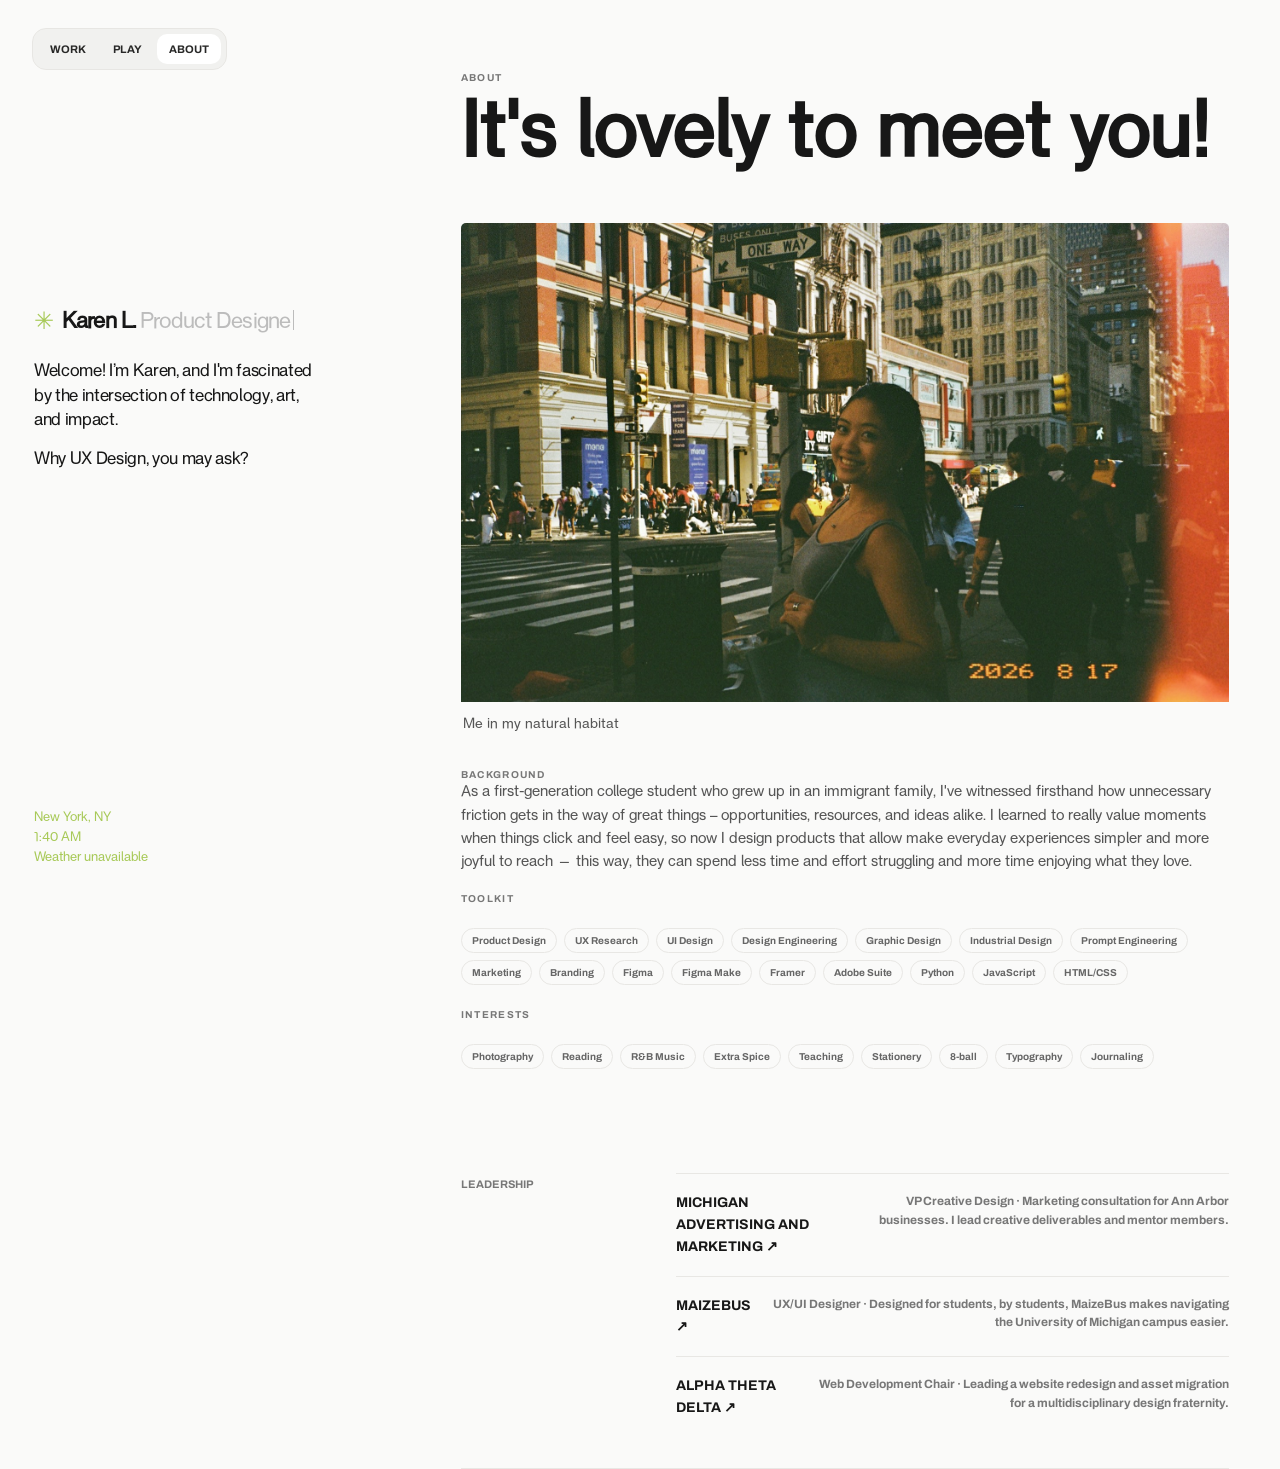
==== about/index.html @ 3abb7d40 "Add portfolio site" ====
<!doctype html>
<html lang="en"><head><meta charset="utf-8"><meta name="viewport" content="width=device-width,initial-scale=1"><meta name="theme-color" content="#fafaf9"><title>Karen Lin — Portfolio</title><link rel="stylesheet" href="../styles.css"></head><body><div id="app"></div><script src="../app.js"></script></body></html>
---- styles.css ----
@import url('https://fonts.googleapis.com/css2?family=DM+Mono:wght@400;500&family=Inter:wght@400;500;600;700&display=swap');
:root{--bg:#fafaf9;--ink:#171717;--muted:#777;--line:#e8e7e4;--accent:#a7c957;--w:840px}*{box-sizing:border-box}html{scroll-behavior:smooth}body{margin:0;background:var(--bg);color:var(--ink);font:16px/1.55 Inter,-apple-system,BlinkMacSystemFont,"Segoe UI",sans-serif}a{color:inherit;text-decoration:none}.nav-wrap{position:sticky;z-index:10;top:18px;display:flex;justify-content:center;margin:18px auto 24px;pointer-events:none}.nav{display:flex;gap:3px;padding:5px;background:#f0f0eeef;border:1px solid #e7e6e3;border-radius:14px;box-shadow:none;pointer-events:auto}.nav a{font:11px 'DM Mono',monospace;display:flex;gap:7px;align-items:center;padding:9px 12px;border-radius:10px;color:#282827}.nav a.active{background:#fff;box-shadow:none}.wrap{width:min(var(--w),calc(100% - 44px));margin:auto}.home-intro{max-width:630px;margin:52px auto 70px}.wordmark{font-size:17px;font-weight:600;letter-spacing:-.05em;margin-bottom:20px}.dots{font:12px 'DM Mono';letter-spacing:.18em;color:#aaa;margin-top:-17px;margin-bottom:15px}.intro{font-size:clamp(26px,5.3vw,42px);line-height:1.3;letter-spacing:-.045em;font-weight:500;margin:0 0 26px}.note{border-left:2px solid #e6e3df;padding-left:12px;color:#888;font-size:14px;line-height:1.55}.note a{text-decoration:underline;text-decoration-style:dotted;text-underline-offset:3px;color:#333}.projects{display:grid;grid-template-columns:1fr 1fr;gap:38px 20px}.card:first-child{grid-column:1/-1}.cover{aspect-ratio:1.43;overflow:hidden;position:relative;border-radius:4px;background:#dededb}.card:first-child .cover{aspect-ratio:1.9}.cover:before,.cover:after{content:"";position:absolute}.cover .mark{position:absolute;inset:0;display:grid;place-items:center;font-size:clamp(35px,7vw,76px);font-weight:700;letter-spacing:-.08em;color:#1118}.cover .label{position:absolute;left:18px;bottom:16px;font:10px 'DM Mono';letter-spacing:.16em;text-transform:uppercase;color:#191919aa}.cover.maize{background:linear-gradient(135deg,#263b5d,#6b83a5)}.cover.maize:before{inset:-30%;background:repeating-linear-gradient(135deg,transparent 0 14px,#182a4680 15px 17px);transform:rotate(-8deg)}.cover.mam{background:#e8e4f0}.cover.mam:before{width:68%;height:65%;left:13%;top:16%;background:#fbfaf8;box-shadow:14px 15px 0 #b9b2ca;border-radius:3px}.cover.mam:after{width:50%;height:7%;left:22%;top:35%;background:linear-gradient(90deg,#363344 55%,transparent 55% 61%,#777 61%);box-shadow:0 24px 0 #bdb9c5,0 47px 0 #d2ced8}.cover.sol{background:linear-gradient(140deg,#e8b777,#f1d9ac)}.cover.sol:before{width:35%;height:70%;left:53%;top:14%;border:8px solid #f6f2e9;border-radius:28px;background:linear-gradient(#303a30 15%,#e9eadb 15% 18%,#f5f0e5 18%);box-shadow:10px 15px 30px #0002}.cover.sol:after{width:40%;height:36%;left:7%;top:28%;border-radius:50%;background:#bd875b}.cover.flow{background:#d9e4ee}.cover.flow:before{inset:12% 8%;background:repeating-linear-gradient(180deg,transparent 0 17px,#ffffffbd 18px 20px);transform:rotate(-7deg)}.cover.flow:after{content:'Read at your own rhythm.';inset:24% 10%;font-size:clamp(22px,4vw,44px);font-weight:600;line-height:1.05;letter-spacing:-.06em;color:#233347}.cover.unity{background:#c8d3c5}.cover.unity:before{width:60%;height:70%;left:9%;top:14%;background:#f4f2eb;box-shadow:30px 18px 0 #deded4}.cover.unity:after{content:'UNITY';left:15%;top:25%;font-size:clamp(32px,5vw,60px);font-weight:700;letter-spacing:-.08em;color:#30372d}.cover.woods{background:#e5dcc5}.cover.woods:before{width:38%;height:62%;left:32%;top:22%;background:#f5eddb;border-radius:28px 28px 55px 55px;box-shadow:14px 18px 28px #0002}.cover.woods:after{content:'WOODS\A & SHRUBS';white-space:pre;text-align:center;left:36%;top:43%;font:500 15px/1.3 'DM Mono';color:#605a45}.card-copy{padding:12px 1px 0}.meta{font:10px 'DM Mono',monospace;text-transform:uppercase;letter-spacing:.04em;color:#777}.card h2{font-size:clamp(19px,2.8vw,25px);line-height:1.2;letter-spacing:-.04em;margin:7px 0 4px;font-weight:600}.card p{font-size:13px;color:#737373;line-height:1.5;margin:0}.card:hover .cover{filter:saturate(1.08);transform:translateY(-2px);transition:.2s}.card .cover{transition:.2s}.connect{margin:94px auto 35px;text-align:center}.connect .tiny{font:10px 'DM Mono';color:#777;text-transform:uppercase;letter-spacing:.1em}.connect h2{font-size:32px;letter-spacing:-.06em;margin:8px 0}.socials{display:flex;justify-content:center;gap:22px;font:11px 'DM Mono';text-transform:uppercase}.back{text-align:center;font:10px 'DM Mono';color:#777;padding:22px 0 34px}.eyebrow{font:10px 'DM Mono';letter-spacing:.13em;text-transform:uppercase;color:#777}.page-head{margin:72px auto 50px;max-width:780px}.page-head h1{font-size:clamp(40px,8vw,76px);line-height:.98;letter-spacing:-.08em;margin:16px 0 18px}.page-head p{font-size:18px;max-width:580px;color:#666}.facts{display:grid;grid-template-columns:repeat(4,1fr);border-top:1px solid var(--line);border-bottom:1px solid var(--line);padding:18px 0;margin-top:32px;gap:16px}.fact b{display:block;font:10px 'DM Mono';color:#777;text-transform:uppercase;margin-bottom:8px}.fact span{font-size:12px}.section{padding:32px 0;border-bottom:1px solid var(--line);display:grid;grid-template-columns:190px 1fr;gap:25px}.section h2{font:11px 'DM Mono';letter-spacing:.1em;text-transform:uppercase;color:#777;margin:5px 0}.section h3{font-size:20px;letter-spacing:-.04em;margin:0 0 8px}.section p{margin:0 0 15px;color:#555;font-size:15px}.section p:last-child{margin-bottom:0}.gallery{display:grid;grid-template-columns:1fr 1fr;gap:14px;margin:35px 0}.tile{min-height:210px;border-radius:3px;background:linear-gradient(145deg,#dce1e6,#a8b3bf);display:grid;place-items:center;text-align:center;padding:20px;color:#293340;font-weight:600;font-size:26px;letter-spacing:-.06em}.tile:nth-child(2){background:linear-gradient(145deg,#e6d9c4,#baa68d)}.tile:nth-child(3){background:linear-gradient(145deg,#e3e5df,#bcc5b6)}.tile:nth-child(4){background:linear-gradient(145deg,#e4dfea,#b8abc8)}.about-grid{display:grid;grid-template-columns:.8fr 1.2fr;gap:40px;margin:48px 0}.portrait{min-height:410px;background:linear-gradient(140deg,#d4cbb9,#77776f 60%,#393c39);display:grid;place-items:end start;padding:15px;color:#fff;font:10px 'DM Mono';letter-spacing:.08em}.bodycopy p{color:#555;font-size:15px;margin:0 0 20px}.chips{display:flex;flex-wrap:wrap;gap:7px;margin:24px 0}.chips span{border:1px solid var(--line);border-radius:99px;padding:6px 10px;color:#666;font:10px 'DM Mono'}.listline{padding:18px 0;border-top:1px solid var(--line);display:flex;justify-content:space-between;gap:20px}.listline b{font-size:14px}.listline span{font-size:12px;color:#777;text-align:right}.next-links{display:flex;justify-content:space-between;margin:46px 0}.next-links a{width:48%;border-top:1px solid var(--line);padding-top:12px}.next-links small{display:block;font:10px 'DM Mono';color:#777;margin-bottom:8px}.next-links b{font-size:18px;letter-spacing:-.04em}.footer{border-top:1px solid var(--line);padding:12px 22px 20px;text-align:center;color:#aaa;font:9px 'DM Mono';letter-spacing:.06em}
@media(max-width:650px){.wrap{width:calc(100% - 40px)}.home-intro{margin:40px auto 55px}.projects{grid-template-columns:1fr;gap:35px}.card:first-child{grid-column:auto}.card:first-child .cover,.cover{aspect-ratio:1.43}.facts{grid-template-columns:1fr 1fr}.section{grid-template-columns:1fr;gap:9px;padding:24px 0}.about-grid{grid-template-columns:1fr;gap:24px}.portrait{min-height:330px}.page-head{margin:52px auto 36px}.socials{gap:14px;font-size:10px}.gallery{gap:8px}.tile{min-height:140px;font-size:20px}}

/* Neutral placeholders for artwork and photography not included with the source site. */
.cover,.cover.maize,.cover.mam,.cover.sol,.cover.flow,.cover.unity,.cover.woods{background:#e7e7e5}
.cover:before,.cover:after{display:none}
.cover .mark{color:#777;opacity:.42}
.cover .label{color:#666}
.tile,.tile:nth-child(2),.tile:nth-child(3),.tile:nth-child(4){background:#e7e7e5;color:#777}
.portrait{background:#e7e7e5;color:#777}

/* Shared editorial case-study format, based on the MaizeBus draft. */
.case-hero{width:min(100%,1200px);aspect-ratio:2.55;margin:0 auto 54px;border-radius:0;display:grid;place-items:center;background:#d9d9d7}
.case-hero.mam-case-hero{position:relative;overflow:hidden;display:block;background:#e7e7e5}
.mam-case-hero .mam-case-cover-image,.mam-case-hero .mam-case-cover-video{position:absolute;top:-3%;left:-3%;width:106%;height:106%;object-fit:cover;object-position:center top;transform:scale(1.2);border:0}
.mam-case-hero .mam-case-cover-image{z-index:0}
.mam-case-hero .mam-case-cover-video{z-index:1}
.case-hero .placeholder-tag,.media-placeholder span{font:10px 'DM Mono',monospace;letter-spacing:.12em;color:#8a8a88;text-transform:uppercase}
.case-wrap{--w:1000px}
.case-intro{padding:0 0 24px}
.case-intro h1{max-width:940px;font-size:clamp(34px,5.5vw,60px);line-height:1.08;letter-spacing:-.065em;margin:10px 0 26px;font-weight:600}
.case-intro .eyebrow{font:14px Inter,sans-serif;color:#333;letter-spacing:0;text-transform:none}
.case-intro .facts{grid-template-columns:.8fr 1fr 1.1fr 2fr;align-items:start;margin-top:28px;gap:28px}
.case-intro .fact span{display:block;line-height:1.55;color:#444}
.case-quote{margin:30px auto 60px;max-width:820px;text-align:center;font-size:clamp(18px,2.6vw,26px);line-height:1.5;letter-spacing:-.03em;font-weight:500}
.case-section{display:grid;grid-template-columns:170px minmax(0,1fr);gap:30px;padding:42px 0;border-top:1px solid var(--line)}
.case-label{font:11px 'DM Mono',monospace;letter-spacing:.1em;color:#777;text-transform:uppercase;padding-top:6px}
.case-content{max-width:760px}
.case-content h2{font-size:clamp(23px,3.2vw,36px);line-height:1.16;letter-spacing:-.05em;margin:0 0 14px;font-weight:600}
.case-content p{font-size:16px;line-height:1.7;color:#555;margin:0 0 24px;max-width:730px}
.case-content p:last-child{margin-bottom:0}
.feature-row{padding-top:32px;padding-bottom:42px}
.feature-row .case-content h2{font-size:25px}
.media-placeholder{width:100%;aspect-ratio:1.85;background:#e7e7e5;display:grid;place-items:center;margin-top:24px}
@media(max-width:700px){.case-hero{aspect-ratio:1.3;margin-bottom:36px}.case-intro .case-hero.mam-case-hero{width:100%;margin-left:0}.case-wrap{width:calc(100% - 40px)}.case-intro .facts{grid-template-columns:1fr 1fr;gap:20px}.case-section{grid-template-columns:1fr;gap:10px;padding:28px 0}.case-quote{margin:20px auto 38px}.case-content p{font-size:15px}}
.play-projects{margin:72px 0 20px}.play-projects>h2{font-size:clamp(28px,5vw,44px);letter-spacing:-.06em;margin:10px 0 28px}.play-projects .projects{margin-top:24px}
.case-subtitle{font-size:18px;line-height:1.55;color:#666;max-width:760px;margin:-12px 0 24px}
.case-context{font-size:14px;font-weight:600;color:#444;margin:0 0 22px;max-width:760px}

/* Homepage hero follows the supplied spacious, centered reference. */
.home-main{--w:1000px}
.home-nav{position:fixed;top:26px;left:36px;margin:0;justify-content:flex-start}
.home-nav .nav{flex-direction:column;gap:2px;padding:6px}
.home-nav .nav a{min-width:110px}
.home-intro{max-width:940px;margin:150px auto 150px}
.identity{display:flex;align-items:center;gap:12px;margin-bottom:22px}
.avatar-placeholder{display:block;width:58px;height:58px;border-radius:50%;background:#e7e7e5;flex:none}
.identity strong,.identity span{display:block}
.identity strong{font-size:16px;line-height:1.25;font-weight:600}
.identity span{font-size:15px;color:#aaa;line-height:1.3}
.intro{font-size:clamp(30px,4.3vw,44px);line-height:1.2;letter-spacing:-.055em;max-width:940px}
.note{font-size:16px;margin:20px 0 0 60px}
@media(max-width:700px){.home-nav{position:sticky;top:14px;left:auto;justify-content:center;margin:14px auto 20px}.home-nav .nav{flex-direction:row}.home-nav .nav a{min-width:0}.home-intro{margin:72px auto 90px}.note{margin-left:0}.identity{margin-bottom:18px}}
.home-intro{margin-top:clamp(180px,35vh,310px);margin-bottom:clamp(130px,21vh,205px)}
@media(max-width:700px){.home-intro{margin-top:74px;margin-bottom:96px}}

/* Keep the three featured projects visible with the homepage intro on desktop. */
@media(min-width:701px) and (min-height:650px){
  body:has(.home-main){overflow:hidden}
  .home-main{height:100svh;min-height:650px;max-height:100svh;padding:74px 0 22px;display:flex;flex-direction:column;justify-content:center;gap:clamp(18px,3.5vh,30px)}
  .home-intro{width:100%;max-width:940px;margin:0 auto}
  .home-intro .identity{margin-bottom:14px}
  .home-intro .intro{font-size:clamp(29px,3.4vw,40px);line-height:1.14;margin-bottom:0}
  .home-intro .note{margin-top:14px;font-size:14px}
  .home-projects{grid-template-columns:repeat(3,minmax(0,1fr));gap:18px;margin:0}
  .home-projects .card:first-child{grid-column:auto}
  .home-projects .cover{aspect-ratio:1.48}
  .home-projects .card-copy{padding-top:9px}
  .home-projects .card h2{font-size:clamp(17px,2vw,22px);margin:5px 0 3px}
  .home-projects .card p{font-size:12px;line-height:1.4}
  .home-footer{display:flex;align-items:center;justify-content:center;gap:22px;padding-top:4px;font:9px 'DM Mono',monospace;letter-spacing:.08em;color:#888}
  .home-footer a:hover{color:#222}
}
@media(max-width:700px),(max-height:649px){
  .home-main{height:auto;max-height:none;min-height:100svh;padding-top:24px;padding-bottom:20px;gap:0}
  .home-intro{margin:64px auto 46px}
  .home-projects{grid-template-columns:1fr}
  .home-projects .card:first-child{grid-column:auto}
  .home-footer{display:flex;justify-content:center;gap:18px;padding:30px 0;font:9px 'DM Mono',monospace;color:#888}
}

/* Fixed-frame portfolio home: the featured work scrolls inside the viewport. */
body:has(.home-main){height:100svh;overflow:hidden}
.home-main{position:fixed;inset:0;width:100%;height:100svh;min-height:0;max-height:none;padding:0;margin:0;display:block;overflow:hidden}
.home-nav{z-index:5;top:28px;left:32px}
.home-nav .nav{flex-direction:row;gap:2px;padding:5px}
.home-nav .nav a{min-width:78px}
.visitor-trigger{position:fixed;z-index:5;top:28px;right:32px;border:1px solid var(--accent);border-radius:6px;background:#fff;color:var(--accent);padding:13px 20px;font:500 14px Inter, sans-serif;cursor:pointer;transition:background .18s,color .18s}
.visitor-trigger span{padding-left:12px}
.visitor-trigger:hover{background:color-mix(in srgb,var(--accent) 12%,white);color:var(--accent)}
.home-projects{position:absolute;inset:0 auto 0 50%;height:100svh;transform:translateX(-50%);width:min(670px,42vw);min-width:420px;display:flex;flex-direction:column;gap:52px;margin:0;padding:120px 10px 170px;overflow-y:auto;overscroll-behavior:contain;scrollbar-width:thin;scrollbar-color:#dedbd7 transparent}
.home-projects .card{display:block;flex:0 0 auto}
.home-projects .card:first-child{grid-column:auto}
.home-projects .cover,.home-projects .card:first-child .cover{aspect-ratio:1.95;border-radius:7px}
.home-projects .card-copy{padding:13px 1px 0}
.home-projects .meta{font-size:12px;color:#b5b5b5;text-transform:none;letter-spacing:0;margin-bottom:2px}
.home-projects .card h2{font-size:clamp(22px,2.1vw,29px);line-height:1.18;margin:4px 0 0;font-weight:550}
.home-projects .card p{display:none}
.home-projects{scrollbar-width:none;-ms-overflow-style:none}
.home-projects::-webkit-scrollbar{display:none}
.home-projects{left:44.3%;transform:none;width:min(900px,49vw);display:grid;grid-template-columns:repeat(2,minmax(0,1fr));align-content:start;gap:34px 14%;padding:120px 0 170px}
.home-projects .card:first-child{grid-column:1/-1}
.home-projects .card:first-child .cover{aspect-ratio:1.95}
.home-projects .card:not(:first-child) .cover{aspect-ratio:1}
.home-projects .card-copy{padding-top:12px}
.home-projects .card h2{font-size:clamp(20px,2.1vw,29px);line-height:1.18}
.home-projects .card:first-child h2{font-size:clamp(25px,2.6vw,36px)}
.home-projects .card p{display:none}
.home-overview{position:fixed;z-index:2;left:34px;bottom:76px;width:min(360px,calc((100vw - 700px)/2));min-width:230px}
.home-signature{display:flex;align-items:center;gap:9px;margin-bottom:21px;font-size:20px;letter-spacing:-.04em}
.home-signature strong{font-weight:650}
.home-signature div>span{color:#bcbcbc}
.signature-mark{font-size:24px;color:var(--accent);line-height:1}
.home-overview p{font-size:15px;line-height:1.45;letter-spacing:-.02em;margin:0 0 14px;max-width:360px}
.home-weather{position:fixed;right:34px;bottom:33px;display:flex;flex-direction:column;align-items:flex-end;text-align:right;gap:3px;color:var(--accent);font-size:13px;line-height:1.3}
.home-weather strong{font-weight:600}
.mailbox-dialog{width:min(440px,calc(100vw - 40px));border:1px solid color-mix(in srgb,var(--accent) 24%,white);border-radius:14px;padding:34px 38px 36px;background:#fffdfc;color:#191919;box-shadow:0 20px 80px #23180f24;position:fixed;inset:50% auto auto 50%;transform:translate(-50%,-50%);margin:0}
.mailbox-dialog::backdrop{background:#25211d55;backdrop-filter:blur(3px)}
.mailbox-close{position:absolute;right:13px;top:10px;border:0;background:transparent;font-size:28px;line-height:1;color:#888;cursor:pointer}
.mailbox-art{width:150px;margin:0 auto 12px}
.mailbox-art svg{width:100%;overflow:visible}
.mailbox-art path{fill:none;stroke:var(--accent);stroke-width:3.5;stroke-linecap:round;stroke-linejoin:round}
.mailbox-art .mailbox-letter{stroke:var(--accent);stroke-width:2.6}
.mailbox-art .mailbox-flag{stroke:var(--accent)}
.mailbox-dialog[open] .mailbox-letter{animation:letter-pop .55s ease-out both}
@keyframes letter-pop{from{transform:translateY(15px)}to{transform:translateY(-4px)}}
.mailbox-kicker{font:10px 'DM Mono',monospace;text-transform:uppercase;letter-spacing:.13em;color:var(--accent);margin:0 0 8px}
.mailbox-dialog h2{font-size:32px;letter-spacing:-.06em;margin:0 0 12px}
.mailbox-dialog>p:not(.mailbox-kicker){font-size:15px;line-height:1.6;color:#666;margin:0 0 20px}
.mailbox-email{display:inline-flex;gap:10px;border-bottom:1px solid var(--accent);padding-bottom:3px;color:var(--accent);font-size:14px}
@media(max-width:950px){
 .home-nav{left:14px;top:18px}.home-nav .nav{flex-direction:row}.home-nav .nav a{min-width:0;padding:10px 11px;font-size:11px}
 .visitor-trigger{right:14px;top:18px;padding:10px 11px;font-size:11px}.visitor-trigger span{padding-left:4px}
 .home-projects{inset:0 auto 0 50%;height:100svh;transform:translateX(-50%);width:calc(100vw - 36px);min-width:0;max-width:700px;padding:88px 10px 250px;gap:34px 5%}
 .home-overview{left:20px;bottom:58px;width:calc(100vw - 40px);min-width:0;max-width:600px}
 .home-signature{font-size:17px;margin-bottom:8px}.home-overview p{font-size:13px;line-height:1.35;margin-bottom:7px;max-width:500px}
 .home-weather{right:20px;bottom:13px;font-size:11px}
}
@media(max-width:560px){.home-projects{grid-template-columns:1fr;gap:30px;padding-bottom:270px}.home-projects .card:first-child{grid-column:auto}.home-projects .card:not(:first-child) .cover{aspect-ratio:1.35}}

/* Fit all three featured projects inside the fixed home viewport without scrolling. */
.home-projects{overflow:hidden;padding:clamp(72px,10vh,120px) 0 clamp(70px,9vh,135px);gap:clamp(12px,2.5vh,34px) 14%}
.home-projects .card:first-child .cover{height:min(29svh,430px);aspect-ratio:auto}
.home-projects .card:not(:first-child) .cover{height:min(21svh,320px);aspect-ratio:auto}
@media(max-width:950px){
 .home-projects{left:36%;transform:none;width:calc(64% - 18px);max-width:none;padding:88px 0 90px;gap:16px 5%}
 .home-overview{left:18px;bottom:54px;width:min(220px,30vw);max-width:220px;min-width:0}
 .home-overview p{font-size:12px;line-height:1.32}
 .home-projects .card:first-child .cover{height:27svh}
 .home-projects .card:not(:first-child) .cover{height:19svh}
}
@media(max-width:560px){
 .home-projects{left:50%;transform:translateX(-50%);width:calc(100vw - 36px);padding:86px 10px 210px;gap:10px}
 .home-projects .card:first-child .cover{height:11svh}
 .home-projects .card:not(:first-child) .cover{height:8.5svh}
 .home-projects .card-copy{padding-top:4px}
 .home-projects .meta{font-size:10px}
 .home-projects .card h2,.home-projects .card:first-child h2{font-size:18px;line-height:1.1;margin:1px 0 0}
}
@media(max-height:700px) and (min-width:951px){.home-projects{padding-top:90px;padding-bottom:118px;gap:34px}.home-overview{bottom:34px}.home-overview p{font-size:13px}.home-signature{margin-bottom:10px}.home-weather{bottom:20px}}

/* Site typography: Opening Hours Sans for reading text, Archivo Bold for labels. */
@font-face{font-family:'Opening Hours Sans';src:url('./assets/fonts/OpeningHoursSans-Regular.woff2') format('woff2');font-style:normal;font-weight:400;font-display:swap}
@font-face{font-family:'Archivo';src:url('./assets/fonts/Archivo-Bold.ttf') format('truetype');font-style:normal;font-weight:700;font-display:swap}
body,button,input,textarea,select{font-family:'Opening Hours Sans',Arial,sans-serif}
h1,h2,h3,h4,h5,h6{letter-spacing:0em!important}
.nav a,.eyebrow,.meta,.fact b,.section h2,.case-label,.case-hero .placeholder-tag,.media-placeholder span,.cover .label,.home-weather,.visitor-trigger,.mailbox-kicker,.home-footer,.back,.chips span,.listline b,.listline span,.case-intro .eyebrow{font-family:'Archivo',Arial,sans-serif;font-weight:700}

/* Home work list: scroll vertically through four full-width landscape projects. */
.home-projects{left:44.3%;transform:none;width:min(900px,49vw);display:flex;flex-direction:column;align-content:initial;gap:38px;padding:120px 0 150px;overflow-x:hidden;overflow-y:auto;scrollbar-width:none;-ms-overflow-style:none}
.home-projects::-webkit-scrollbar{display:none}
.home-projects .card{display:block;flex:0 0 auto;grid-column:auto}
.home-projects .card:first-child{grid-column:auto}
.home-projects .card .cover,.home-projects .card:first-child .cover{height:auto;aspect-ratio:1.95}
.home-projects .card p{display:block;font-size:14px;line-height:1.45;margin:3px 0 0;color:#777}
@media(max-width:950px){
 .home-projects{left:36%;transform:none;width:calc(64% - 18px);padding:88px 0 100px;gap:30px}
 .home-projects .card .cover,.home-projects .card:first-child .cover{aspect-ratio:1.9}
}
@media(max-width:560px){
 .home-projects{left:50%;transform:translateX(-50%);width:calc(100vw - 36px);padding:88px 10px 220px;gap:24px}
 .home-projects .card .cover,.home-projects .card:first-child .cover{aspect-ratio:1.65}
 .home-projects .card h2,.home-projects .card:first-child h2{font-size:20px}
 .home-projects .card p{font-size:12px}
}

/* Keep navigation anchored in the same top-left spot on every route. */
.nav-wrap{position:fixed;z-index:10;top:28px;left:32px;right:auto;justify-content:flex-start;margin:0}
.nav-wrap .nav{flex-direction:row}
@media(max-width:950px){.nav-wrap{top:18px;left:14px}}
.case-wrap>section.case-section:first-of-type{border-top:0}
.case-intro .facts{grid-template-columns:.9fr .9fr .9fr 2.4fr;align-items:start;gap:22px;margin:34px 0 28px;padding:0;border:0}
.case-intro .fact{text-align:center}
.case-intro .fact b{font-size:13px;line-height:1.3;margin:0 0 8px;color:#777}
.case-intro .fact span{display:block;font-size:15px;line-height:1.35;color:#333;text-align:center;white-space:pre-line}
.case-intro .case-hero{width:100%;max-width:none;aspect-ratio:2.55;margin:28px auto 22px}.case-intro .case-hero.mam-case-hero{width:106%;aspect-ratio:2940/1496;margin-left:-3%}
.case-intro .facts{margin-top:0}
@media(max-width:700px){.case-intro .facts{grid-template-columns:1fr 1fr;gap:24px 18px;margin:28px 0 22px}.case-intro .fact span{font-size:14px}}
.case-section{grid-template-columns:minmax(0,.85fr) minmax(0,1.15fr);gap:48px}
.case-heading{display:flex;flex-direction:column;align-items:flex-start;gap:14px}
.case-heading .case-label{padding-top:0}
.case-heading h2{font-size:clamp(22px,2.5vw,30px);line-height:1.16;margin:0;font-weight:500;white-space:pre-line}
.case-content{max-width:none}
.case-content p{max-width:none}
.media-placeholder span{white-space:pre-line}
.media-placeholder span{text-transform:none}
@media(max-width:700px){.case-section{grid-template-columns:1fr;gap:18px}.case-heading{gap:8px}.case-heading h2{font-size:27px}}
.solution-feature{grid-column:1/-1;display:grid;grid-template-columns:minmax(0,.95fr) minmax(0,1.05fr);gap:48px;align-items:start;margin-top:28px}
.solution-visuals{min-width:0;aspect-ratio:1.35;overflow:hidden}
.solution-visuals>.media-placeholder{width:100%;height:100%;aspect-ratio:auto;margin:0}
.solution-video-wrap{width:100%;height:100%;overflow:hidden}
.solution-video{display:block;width:100%;height:100%;object-fit:cover;background:#e7e7e5}
.solution-feature-copy h2{font-size:clamp(25px,3vw,36px);line-height:1.16;margin:0 0 14px;font-weight:500}
.solution-feature-copy p{font-size:16px;line-height:1.7;color:#555;margin:0 0 18px}
.solution-feature-copy p:last-child{margin-bottom:0}
.case-section{border-top:0}
.case-wrap{padding-top:100px}
.solution-collage{height:100%;display:grid;grid-template-columns:.8fr 1.2fr;grid-template-rows:repeat(3,minmax(0,1fr));gap:6px}
.solution-collage .media-placeholder{height:auto;min-height:0;aspect-ratio:auto;margin:0}
.solution-collage .media-placeholder:last-child{grid-column:2;grid-row:1/4}
@media(max-width:700px){.solution-feature{grid-template-columns:1fr;gap:20px;margin-top:18px}.solution-feature-copy h2{font-size:24px}.solution-feature-copy p{font-size:15px}.solution-collage{grid-template-rows:repeat(3,minmax(0,1fr))}}

/* Keep every home project cover at the same landscape dimensions. */
.home-projects .card .cover,
.home-projects .card:first-child .cover,
.home-projects .card:not(:first-child) .cover{height:auto;aspect-ratio:1.95}

/* Give the fixed NYC weather readout clear space at the lower right. */
.home-projects{left:41.5%;width:min(900px,46vw)}
.home-projects{padding-top:88px}
.home-nav .nav{gap:3px;padding:5px}
.home-nav .nav a{min-width:0}
@media(max-width:950px){.home-projects{left:36%;width:calc(64% - 140px)}}
@media(max-width:560px){.home-projects{left:50%;width:calc(100vw - 36px)}}
.home-overview{bottom:33px}
.home-signature{font-size:22px}
.home-overview p{font-size:17px}
.home-projects .card h2{font-weight:700}
.home-projects .card h2,.home-projects .card:first-child h2{font-size:clamp(20px,2.1vw,29px)}
@media(max-width:950px){.home-signature{font-size:17px}.home-overview p{font-size:13px}}
.home-overview{top:50%;bottom:auto;transform:translateY(-50%)}
.home-signature #home-role{display:inline-block;white-space:nowrap}
.home-weather{left:34px;right:auto;bottom:33px;align-items:flex-start;text-align:left}
.home-projects{left:36%;width:60vw;padding-top:88px}
@media(max-width:950px){.home-projects{left:38%;width:calc(62% - 24px)}}
@media(max-width:560px){
 .home-overview{top:72px;left:20px;bottom:auto;transform:none;width:calc(100vw - 40px);max-width:none}
 .home-projects{left:50%;width:calc(100vw - 36px);padding-top:350px;padding-bottom:120px}
 .home-weather{left:20px;bottom:18px}
}
.home-projects{padding-top:28px}
@media(max-width:560px){.home-projects{padding-top:350px}}
.home-weather,.home-weather strong,.home-weather span{font-family:'Opening Hours Sans',Arial,sans-serif;font-weight:300}
#home-role::after{content:"";display:inline-block;width:1px;height:.9em;margin-left:3px;vertical-align:-.08em;background:currentColor;animation:role-caret-blink .9s steps(2,start) infinite}
@keyframes role-caret-blink{to{visibility:hidden}}
@media(prefers-reduced-motion:reduce){#home-role::after{animation:none}}
.home-projects .cover.mam .mam-cover-image,
.home-projects .cover.mam .mam-cover-video{position:absolute;top:-9%;left:0;width:100%;height:109%;object-fit:cover;object-position:center top;transform:scale(1.1)}
.home-projects .cover.mam .mam-cover-image{z-index:0}
.home-projects .cover.mam .mam-cover-video{z-index:1}
.home-projects .cover.mam .mark,.home-projects .cover.mam .label{display:none}

/* Keep the home identity rail fixed while the Play and About columns scroll. */
.page-with-rail.wrap{width:60vw;max-width:none;margin:0 4vw 0 36%}
#top.play-main{padding-top:56px}
@media(max-width:700px){
 .home-overview{top:72px;left:20px;right:20px;bottom:auto;transform:none;width:auto;max-width:none;min-width:0}
 .page-with-rail.wrap{width:calc(100% - 40px);margin:0 auto;padding-top:330px}
 .home-weather{left:20px;right:auto;bottom:18px;align-items:flex-start;text-align:left}
}


/* The Play page can push About up from below while the fixed identity rail stays put. */
#top.play-main,#top.transition-play{transform:translateY(var(--page-push,0px));will-change:transform}
.play-next-screen{position:fixed;z-index:1;inset:0;width:100vw;height:100svh;border:0;background:var(--bg);transform:translateY(calc(100svh + var(--page-push,0px)));pointer-events:none}

/* Mark section boundaries along the right content column, clear of the profile rail. */
#top.transition-play,#top.transition-about{position:relative;padding-top:32px}
#top.transition-play::before,#top.transition-about::before{content:"";position:absolute;top:0;left:0;width:100%;border-top:1px solid var(--line);pointer-events:none}
.about-main .page-head{max-width:none;margin:72px 0 50px}

@view-transition{navigation:auto}
::view-transition-group(*){animation-duration:.58s;animation-timing-function:cubic-bezier(.2,.75,.25,1)}
@media(prefers-reduced-motion:reduce){@view-transition{navigation:none}}


.play-bio:not(.bio-animating){animation:play-bio-in .65s cubic-bezier(.2,.75,.25,1) both}
@keyframes play-bio-in{from{opacity:0;transform:translateY(14px)}to{opacity:1;transform:translateY(0)}}
@media(prefers-reduced-motion:reduce){.play-bio{animation:none}}
.bio-copy.bio-animating .bio-line{display:block;opacity:0;transform:translateY(.2em);animation:bio-line-in .32s ease forwards;animation-delay:calc(var(--line-index)*65ms)}
@keyframes bio-line-in{to{opacity:1;transform:translateY(0)}}
@media(prefers-reduced-motion:reduce){.bio-copy.bio-animating .bio-line{animation:none;opacity:1;transform:none}}

/* Anchor the start of the profile rail so longer page-specific copy only extends below it. */
.home-overview{top:calc(50vh - 145px);bottom:auto;transform:none}
@media(max-width:700px){.home-overview{top:72px}}

/* Section navigator for long case studies. */
.case-toc{position:fixed;z-index:8;left:32px;top:156px;width:146px;max-height:calc(100vh - 180px);overflow:auto;display:flex;flex-direction:column;gap:3px;padding:4px 0;scrollbar-width:thin;scrollbar-color:#d4d4d0 transparent}
.case-toc-link{display:block;border-left:2px solid transparent;padding:7px 8px 7px 11px;color:#96999b;font-size:11px;line-height:1.35;transition:color .18s ease,border-color .18s ease}
.case-toc-link:hover,.case-toc-link.active{color:var(--ink)}
.case-toc-link.active{border-left-color:var(--accent);font-weight:600}
@media(min-width:1051px){.case-page .case-wrap{width:min(1000px,calc(100vw - 230px));margin-left:max(210px,calc((100vw - min(1000px,100vw - 230px) + 190px)/2));margin-right:auto}}
@media(max-width:1050px){.case-toc{display:none}}
.case-toc-back{align-self:flex-start;margin:0 0 24px 11px;padding:0;border:0;background:transparent;color:#85898b;font:11px 'DM Mono',monospace;cursor:pointer;transition:color .18s ease}
.case-toc-back:hover{color:var(--ink)}
.connect-footer{position:fixed;z-index:9;right:0;bottom:0;left:0;width:100%;border-top:1px solid #d1e3a7;background:rgba(232,243,205,.96);backdrop-filter:blur(14px);-webkit-backdrop-filter:blur(14px)}
.connect-footer-inner{width:min(1100px,100%);min-height:130px;margin:0 auto;padding:18px 28px;display:grid;grid-template-columns:minmax(0,1fr) auto;align-items:center;gap:28px}
.connect-footer .connect{margin:0;text-align:center}
.connect-footer .connect h2{font-size:28px;margin:4px 0 8px}
.connect-footer .socials{gap:22px}
.back-to-top{align-self:center;white-space:nowrap;color:#777;font:600 11px 'DM Mono',monospace}
.back-to-top:hover{color:var(--ink)}
.case-page{padding-bottom:150px}
@media(max-width:650px){.connect-footer-inner{min-height:110px;padding:14px 18px;grid-template-columns:1fr auto;gap:12px}.connect-footer .connect h2{font-size:22px}.connect-footer .socials{gap:12px;font-size:9px}.back-to-top{font-size:9px}.case-page{padding-bottom:125px}}
.connect-footer{transform:translateY(100%);opacity:0;pointer-events:none;transition:transform .38s ease,opacity .24s ease}
.connect-footer.is-revealed{transform:translateY(0);opacity:1;pointer-events:auto}
.connect-reveal-sentinel{height:1px;width:100%;margin:0;padding:0}
@media(prefers-reduced-motion:reduce){.connect-footer{transition:none}}
.learning-section{display:block;padding:42px 0}
.learning-content{display:grid;grid-template-columns:minmax(0,.85fr) minmax(0,1.15fr);column-gap:48px;row-gap:32px;align-items:start}
.learning-label{grid-column:1}
.learning-title{margin:0;font-size:clamp(22px,2.5vw,30px);font-weight:500;line-height:1.16;letter-spacing:-.04em}
.learning-copy p{font-size:16px;line-height:1.55;color:#333;margin:0}
.learning-visuals{display:flex;gap:6px;margin-top:12px}
.learning-visuals span,.learning-visuals img{display:block;width:160px;max-width:calc(50% - 3px);aspect-ratio:1.5;background:#d0d0ce}.learning-visuals img{width:180px;max-width:100%;object-fit:cover}
.learning-visuals[data-count="2"] span,.learning-visuals[data-count="2"] img{width:calc(50% - 3px);max-width:180px}
@media(max-width:700px){.learning-section{padding:28px 0}.learning-content{grid-template-columns:1fr;row-gap:12px}.learning-label{grid-column:1}.learning-title:not(:first-child){margin-top:18px}.learning-copy p{font-size:15px}}
@media(max-width:700px){.learning-content>div[aria-hidden="true"]{display:none}}
/* Reveal the fixed footer underneath the case-study page at the document end. */
.case-page{position:relative;z-index:1;background:var(--bg);margin-bottom:130px;padding-bottom:0}
.connect-footer{z-index:0;transform:none;opacity:1;pointer-events:auto}
@media(max-width:650px){.case-page{margin-bottom:110px}}
.case-page .case-hero,.case-page .media-placeholder,.case-page img,.case-page video,.case-page .learning-visuals span,.case-page .learning-visuals img{border-radius:5px}
.case-image{width:100%;aspect-ratio:16/9;margin:24px 0 32px;overflow:hidden;border-radius:5px;background:#e7e7e5}
.case-image img{display:block;width:100%;height:100%;object-fit:cover;border-radius:inherit}

/* Give every visual and placeholder a subtle edge against the page background. */
.cover,.media-placeholder,img,video,.tile,.portrait,.learning-visuals span,.learning-visuals img{border:1px solid #dededb}
.solution-video-wrap>video{border:0}

.process-gallery{width:100%}
.process-tabs{position:relative;display:flex;flex-wrap:wrap;gap:6px;align-items:center;overflow:visible;width:fit-content;max-width:100%;box-sizing:border-box;padding:5px;border:0;border-radius:999px;background:#eeefeb;margin:0 0 18px}
.process-tab-indicator{position:absolute;z-index:0;left:0;top:0;border-radius:999px;background:var(--accent);pointer-events:none;transition:transform .32s cubic-bezier(.2,.75,.25,1),width .22s ease,height .22s ease}
.process-tabs [role="tab"]{position:relative;z-index:1;flex:0 0 auto;padding:7px 13px;border:1px solid var(--accent);border-radius:999px;background:transparent;color:#454a37;font:600 12px Inter,Arial,sans-serif;cursor:pointer;transition:color .18s ease,border-color .18s ease,background .18s ease}
.process-tabs [role="tab"]:hover{color:var(--ink);background:#f0f5e2}
.process-tabs [role="tab"][aria-selected="true"]{color:var(--ink);border-color:transparent;background:transparent}
.process-tabs [role="tab"]:focus-visible{outline:2px solid var(--accent);outline-offset:4px}
.process-tab-panel[hidden]{display:none}
.process-tab-panel.is-entering{animation:process-panel-enter .24s ease both}
@keyframes process-panel-enter{from{opacity:0;transform:translateY(5px)}to{opacity:1;transform:translateY(0)}}
.process-figure{margin:0}
.process-figure img{display:block;width:100%;height:auto;border-radius:5px}
.process-figure figcaption{margin-top:10px;color:#777;font-size:12px;line-height:1.5}
.process-embed-figure{overflow:hidden;border:1px solid #dededb;border-radius:5px;background:#fff}
.process-site-embed{display:block;width:100%;height:clamp(500px,72vh,760px);border:0;background:#fff}
.process-embed-figure figcaption{padding:0 12px 12px}
.process-tab-placeholder{aspect-ratio:16/9;margin:0}
@media(max-width:700px){.process-tabs{gap:6px;border-radius:20px}.process-tabs [role="tab"]{font-size:11px}.process-figure figcaption{font-size:11px}}
@media(prefers-reduced-motion:reduce){.process-tab-indicator{transition:none}.process-tab-panel.is-entering{animation:none}}

body.lightbox-open{overflow:hidden}
.image-lightbox[hidden]{display:none}
.image-lightbox{position:fixed;z-index:1000;inset:0;display:grid;place-items:center;padding:64px 5vw 32px;background:rgba(16,18,18,.9);opacity:0;visibility:hidden;pointer-events:none;transition:opacity .32s ease,visibility .32s ease}
.image-lightbox.is-open{opacity:1;visibility:visible;pointer-events:auto}
.image-lightbox figure{display:flex;flex-direction:column;align-items:center;gap:12px;max-width:100%;max-height:100%;margin:0;transform:translateY(10px) scale(.985);transition:transform .32s cubic-bezier(.2,.75,.25,1)}
.image-lightbox.is-open figure{transform:translateY(0) scale(1)}
.image-lightbox figure img{display:block;width:auto;height:auto;max-width:min(90vw,1500px);max-height:calc(100vh - 128px);object-fit:contain;border:0;border-radius:5px;box-shadow:0 18px 70px #0005}
.image-lightbox figcaption{max-width:min(90vw,1100px);color:#f4f4f1;font-size:13px;line-height:1.5;text-align:center}
.image-lightbox-close{position:absolute;top:20px;right:24px;width:42px;height:42px;border:1px solid #ffffff66;border-radius:50%;background:#ffffff12;color:#fff;font:300 28px/1 Arial,sans-serif;cursor:pointer;transition:background .2s ease,transform .2s ease}
.image-lightbox-close:hover{background:#ffffff2b;transform:scale(1.04)}
.image-lightbox-close:focus-visible{outline:2px solid var(--accent);outline-offset:3px}
.lightbox-trigger{cursor:zoom-in}
@media(max-width:700px){.image-lightbox{padding:60px 16px 24px}.image-lightbox figure img{max-width:calc(100vw - 32px);max-height:calc(100vh - 120px)}.image-lightbox-close{top:12px;right:14px}}
@media(prefers-reduced-motion:reduce){.image-lightbox,.image-lightbox figure,.image-lightbox-close{transition:none}}

.process-groups{display:grid;gap:42px}
.process-group-title{margin:0 0 14px;font-size:18px;line-height:1.2;font-weight:600;letter-spacing:-.03em}
@media(max-width:700px){.process-groups{gap:32px}.process-group-title{font-size:17px}}
.process-groups{margin-top:31px}
@media(max-width:700px){.process-groups{margin-top:0}}

/* Photography gallery imported from the existing Play page. */
.play-photo-gallery{columns:3;column-gap:14px;margin:35px 0 0}
.play-photo-gallery figure{break-inside:avoid;margin:0 0 14px;overflow:hidden;border-radius:4px;background:#e7e7e5}
.play-photo-gallery img{display:block;width:100%;height:auto;border:0;border-radius:inherit;transition:transform .45s ease}
.play-photo-gallery figure:hover img{transform:scale(1.035)}
@media(max-width:700px){.play-photo-gallery{columns:2;column-gap:8px}.play-photo-gallery figure{margin-bottom:8px}}

/* MaizeBus solution features pair their image comparisons with copy in a right column. */
.feature-row{grid-template-columns:minmax(0,.85fr) minmax(0,1.15fr);gap:48px;align-items:start;padding:20px 0 50px;border-top:0}
.feature-visual,.feature-copy{min-width:0}
.feature-comparison{display:grid;grid-template-columns:1fr 1fr;gap:10px;align-items:start}
.feature-before-phones{display:grid;grid-template-columns:repeat(3,minmax(0,1fr));gap:6px;align-items:start}
.feature-before-phones .media-placeholder,.feature-after-screen{display:block;width:100%;aspect-ratio:.58;margin:0}
.feature-visual-label{display:block;margin-top:8px;font:12px/1.3 Inter,-apple-system,BlinkMacSystemFont,"Segoe UI",sans-serif;color:#555}
.feature-after .feature-visual-label{text-align:right}
.feature-copy h2{font-size:25px;line-height:1.16;letter-spacing:-.05em;margin:0 0 14px;font-weight:500}
.feature-copy p{font-size:16px;line-height:1.7;color:#555;margin:0 0 18px}
.feature-copy p:last-child{margin-bottom:0}
@media(max-width:700px){.feature-row{grid-template-columns:1fr;gap:20px;padding:18px 0 36px}.feature-copy h2{font-size:24px}.feature-copy p{font-size:15px}}
.feature-after-video-wrap{display:block;width:100%;aspect-ratio:.58;height:auto;border-radius:6px}
.play-gallery-tabs{display:flex;gap:8px;margin:0 0 18px;padding-bottom:12px;border-bottom:1px solid var(--line)}
.play-gallery-tabs a{padding:7px 14px;border:1px solid #a7c957;border-radius:999px;color:#454b38;font-size:13px;font-weight:600;line-height:1.2}
.play-gallery-tabs a[aria-current="page"]{background:#a7c957;color:#171717}
.play-gallery-tabs a:focus-visible{outline:2px solid #171717;outline-offset:3px}
.feature-after-video-wrap .solution-video{transform:none;object-fit:cover}
.feature-comparison{grid-template-columns:minmax(56px,64px) minmax(0,1fr);gap:12px}
.feature-before-phones{grid-template-columns:1fr;gap:8px}
.feature-before-thumb{padding:0;border:1px solid #d7d7d4;border-radius:5px;cursor:pointer;transition:border-color .18s,background-color .18s,transform .18s}
.feature-before-thumb:hover,.feature-before-thumb[aria-pressed="true"]{border-color:#a7c957;background:#e4e8d8}
.feature-before-thumb:focus-visible,.feature-after-select:focus-visible{outline:2px solid #171717;outline-offset:2px}
.feature-before-preview{width:100%;aspect-ratio:.58;border-radius:6px}
.feature-before-preview[hidden],.feature-after [hidden]{display:none!important}
.feature-after-select{width:100%;padding:0;border:0;background:transparent;cursor:pointer}
.feature-before-thumb img{display:block;width:100%;height:100%;object-fit:contain;border:0;border-radius:inherit}
.feature-before-preview{position:relative;overflow:hidden;background:#fff}
.feature-before-preview>img{display:block;width:100%;height:100%;object-fit:contain;background:#fff;border:0;border-radius:inherit}
.feature-before-preview{display:grid;place-items:center;margin:0}
.feature-after-select{display:none}
.feature-before-thumb{position:relative;aspect-ratio:.56;padding:4px;background:#151515;border:2px solid #151515;border-radius:14px;overflow:hidden;box-shadow:inset 0 0 0 1px #777}
.feature-before-thumb::before{content:"";position:absolute;z-index:2;top:4px;left:50%;width:24px;height:3px;transform:translateX(-50%);border-radius:999px;background:#111;pointer-events:none}
.feature-before-thumb img{position:relative;z-index:1;width:100%;height:100%;object-fit:contain;background:#fff;border-radius:8px}
.feature-before-thumb:hover,.feature-before-thumb[aria-pressed="true"]{border-color:#151515;box-shadow:0 0 0 2px #a7c957,inset 0 0 0 1px #777}
.feature-before-preview{aspect-ratio:.56;padding:8px;border:4px solid #151515;border-radius:24px;background:#151515;box-shadow:inset 0 0 0 1px #777}
.feature-before-preview::before{content:"";position:absolute;z-index:2;top:5px;left:50%;width:54px;height:8px;transform:translateX(-50%);border-radius:999px;background:#111;pointer-events:none}
.feature-before-preview>img{position:relative;z-index:1;width:100%;height:100%;object-fit:contain;background:#fff;border-radius:14px}
.downloads-metric{margin:26px 0 30px;padding:21px 24px 18px;border:1px solid #dfe4d5;border-radius:12px;background:linear-gradient(145deg,#f6f8f1,#edf1e5)}
.downloads-metric-top{display:flex;align-items:center;justify-content:space-between;gap:16px;color:#74786d;font:700 10px/1.3 'Archivo',Arial,sans-serif;letter-spacing:.12em;text-transform:uppercase}
.downloads-metric-top strong{padding:6px 10px;border-radius:999px;background:#a7c957;color:#202719;font:700 12px/1 'Archivo',Arial,sans-serif;letter-spacing:0}
.downloads-metric-values{display:grid;grid-template-columns:auto 1fr auto;align-items:center;gap:18px;margin:18px 0 13px}
.downloads-metric-values>div{display:flex;flex-direction:column;align-items:center;gap:0}
.downloads-metric-values>div strong{font-size:clamp(38px,5vw,58px);font-weight:500;line-height:.95;letter-spacing:-.08em;color:#171717;font-variant-numeric:tabular-nums}
.downloads-metric-values>div span{margin-top:6px;color:#777;font:10px 'DM Mono',monospace;text-transform:uppercase;letter-spacing:.1em}
.downloads-metric-arrow{height:2px;background:#c7cbbd;color:transparent;position:relative}
.downloads-metric-arrow::after{content:"";position:absolute;right:0;top:-4px;width:8px;height:8px;border-top:2px solid #929a7d;border-right:2px solid #929a7d;transform:rotate(45deg)}
.downloads-metric-bar{height:6px;border-radius:999px;background:#dce1d2;overflow:hidden}
.downloads-metric-bar span{display:block;width:100%;height:100%;border-radius:inherit;background:linear-gradient(90deg,#b6d96a,#8dae3e);transform-origin:left;animation:downloads-rise .85s cubic-bezier(.2,.7,.2,1) both}
.downloads-metric figcaption{margin-top:11px;color:#777;font-size:12px;line-height:1.45}
@keyframes downloads-rise{from{transform:scaleX(.1)}to{transform:scaleX(1)}}
@media(prefers-reduced-motion:reduce){.downloads-metric-bar span{animation:none}}
@media(max-width:700px){.downloads-metric{padding:18px}.downloads-metric-values{gap:12px}}
.case-page{padding-bottom:180px}
@media(max-width:650px){.case-page{padding-bottom:120px}}
.case-prototype-link{display:inline-flex;align-items:center;gap:6px;margin:-8px 0 12px;color:#3f5d20;font-size:14px;font-weight:600;text-decoration:underline;text-decoration-color:#a7c957;text-underline-offset:4px}
.case-prototype-link:hover{color:#171717}
.case-list{margin:8px 0 20px;padding-left:22px;color:#555;font-size:15px;line-height:1.7}
.case-list li{padding-left:5px;margin:0 0 8px}
.case-list li:last-child{margin-bottom:0}
.play-photo-panel>h1,.play-projects>h1{margin:28px 0 8px;font-size:clamp(34px,5vw,52px);font-weight:500;line-height:1.05;letter-spacing:-.07em}
.play-gallery-tabs{margin-bottom:22px}
.play-projects>h1{margin-top:12px;margin-bottom:24px}
@media(max-width:700px){.play-photo-panel>h1,.play-projects>h1{font-size:36px}.play-gallery-tabs{gap:6px}.play-gallery-tabs a{padding:7px 12px}}

/* About page photo slideshow */
.about-main .about-grid{grid-template-columns:minmax(0,1fr);gap:34px;margin:48px 0}
.about-slideshow{min-width:0;width:100%}
.about-slideshow-stage{display:grid;aspect-ratio:1.5;overflow:hidden;border-radius:5px;background:transparent}
.about-slide{grid-area:1/1;display:grid;grid-template-rows:minmax(0,1fr) auto;min-width:0;min-height:0;margin:0;opacity:0;visibility:hidden;transition:opacity .55s ease,visibility .55s ease}
.about-slide.is-active{opacity:1;visibility:visible}
.about-slide img{display:block;width:100%;height:100%;min-height:0;object-fit:cover;border:0}
.about-slide figcaption{padding:12px 2px 0;color:#555;font-size:14px;line-height:1.5}
@media(max-width:650px){.about-main .about-grid{gap:26px;margin:34px 0}.about-slideshow-stage{aspect-ratio:1.15}.about-slide figcaption{font-size:13px}}
@media(prefers-reduced-motion:reduce){.about-slide{transition:none}}

/* SolStove case study cover and research imagery */
.case-hero.solstove-case-hero{display:block;overflow:hidden;background:#243c49}
.solstove-case-cover-image{display:block;width:100%;height:100%;object-fit:cover;border:0}
.case-page .case-image{margin:26px 0 30px}
.case-page .case-image img{display:block;width:100%;height:auto;max-height:760px;object-fit:contain;background:#f1f1ef}
.case-page .case-content .solution-video-wrap{margin-top:24px;aspect-ratio:16/9}
.case-page .case-content .solution-video{width:100%;height:100%;object-fit:contain}
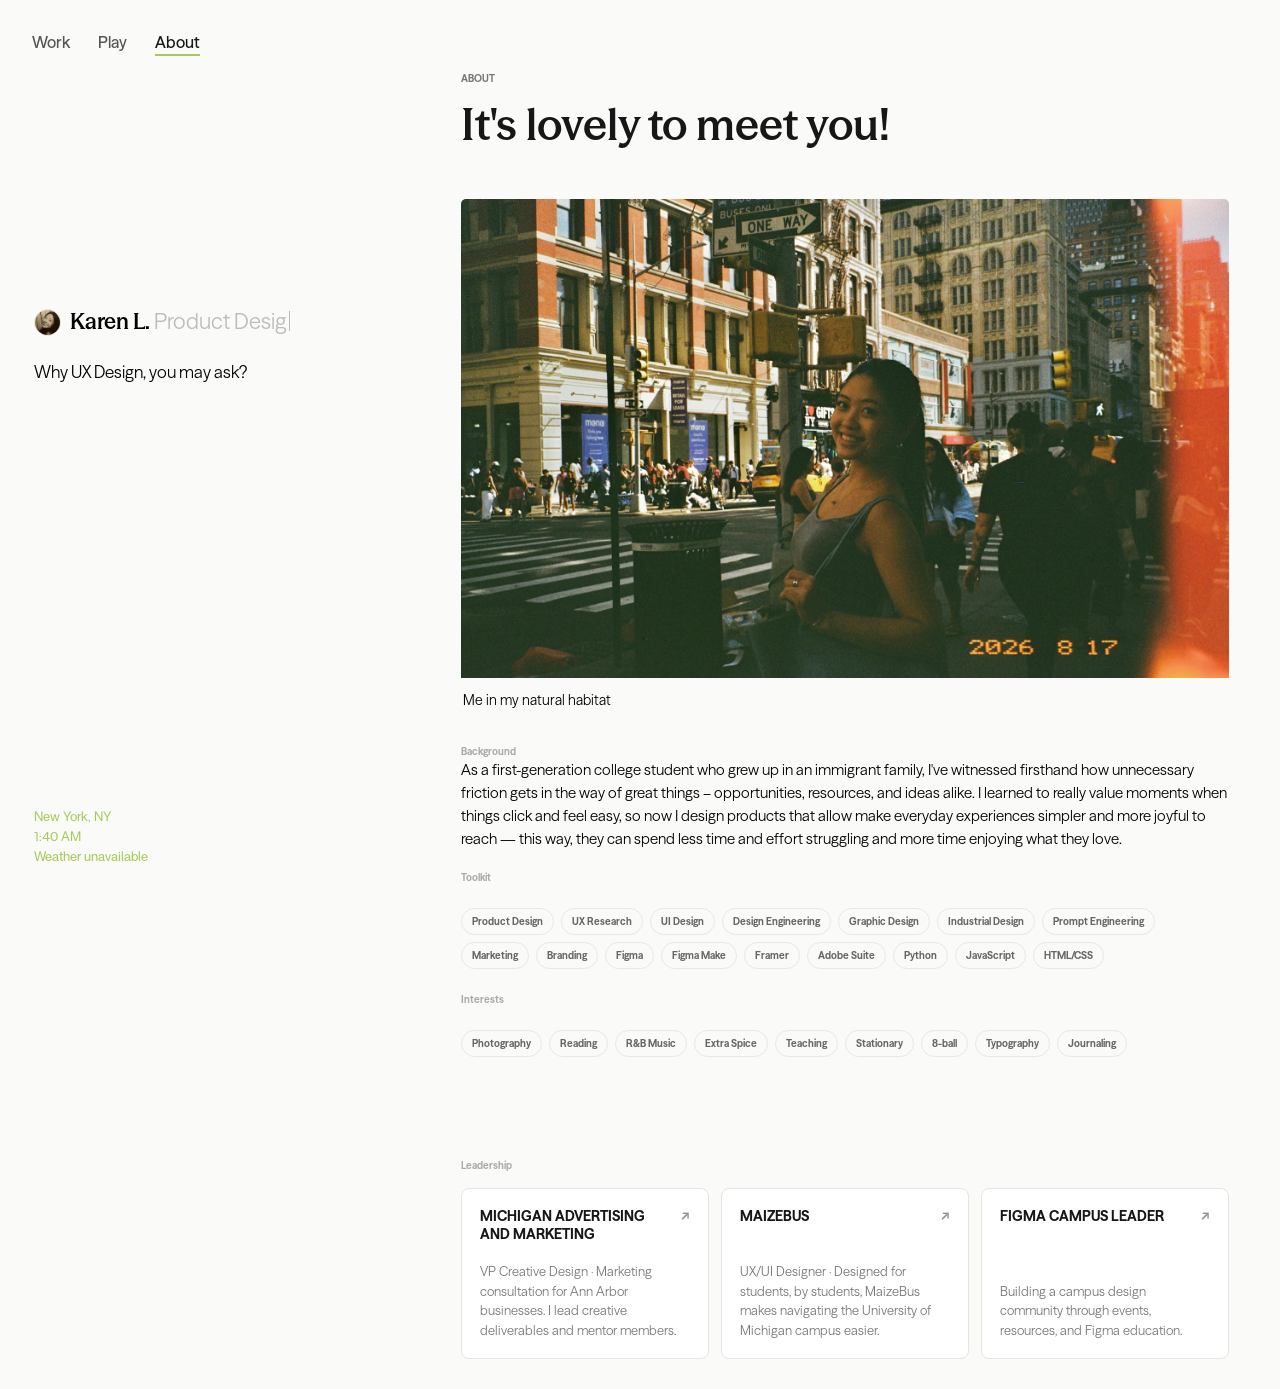
==== commit 1970e97c: "1012 updates" ====
--- a/about/index.html
+++ b/about/index.html
@@ -1,2 +1,2 @@
 <!doctype html>
-<html lang="en"><head><meta charset="utf-8"><meta name="viewport" content="width=device-width,initial-scale=1"><meta name="theme-color" content="#fafaf9"><title>Karen Lin — Portfolio</title><link rel="stylesheet" href="../styles.css"></head><body><div id="app"></div><script src="../app.js"></script></body></html>
+<html lang="en"><head><meta charset="utf-8"><meta name="viewport" content="width=device-width,initial-scale=1"><meta name="theme-color" content="#fafaf9"><title>Karen Lin — Portfolio</title><link rel="stylesheet" href="../styles.css?v=20261013-maizebus-feature-portrait56"></head><body><div id="app"></div><script src="../app.js?v=20261013-maizebus-feature-portrait56"></script></body></html>
--- a/styles.css
+++ b/styles.css
@@ -1,4 +1,4 @@
-@import url('https://fonts.googleapis.com/css2?family=DM+Mono:wght@400;500&family=Inter:wght@400;500;600;700&display=swap');
+@import url('https://fonts.googleapis.com/css2?family=Archivo:wght@400;600;700&family=DM+Mono:wght@400;500&family=Inter:wght@400;500;600;700&family=Roboto+Flex:opsz,wght@8..144,100..1000&display=swap');
 :root{--bg:#fafaf9;--ink:#171717;--muted:#777;--line:#e8e7e4;--accent:#a7c957;--w:840px}*{box-sizing:border-box}html{scroll-behavior:smooth}body{margin:0;background:var(--bg);color:var(--ink);font:16px/1.55 Inter,-apple-system,BlinkMacSystemFont,"Segoe UI",sans-serif}a{color:inherit;text-decoration:none}.nav-wrap{position:sticky;z-index:10;top:18px;display:flex;justify-content:center;margin:18px auto 24px;pointer-events:none}.nav{display:flex;gap:3px;padding:5px;background:#f0f0eeef;border:1px solid #e7e6e3;border-radius:14px;box-shadow:none;pointer-events:auto}.nav a{font:11px 'DM Mono',monospace;display:flex;gap:7px;align-items:center;padding:9px 12px;border-radius:10px;color:#282827}.nav a.active{background:#fff;box-shadow:none}.wrap{width:min(var(--w),calc(100% - 44px));margin:auto}.home-intro{max-width:630px;margin:52px auto 70px}.wordmark{font-size:17px;font-weight:600;letter-spacing:-.05em;margin-bottom:20px}.dots{font:12px 'DM Mono';letter-spacing:.18em;color:#aaa;margin-top:-17px;margin-bottom:15px}.intro{font-size:clamp(26px,5.3vw,42px);line-height:1.3;letter-spacing:-.045em;font-weight:500;margin:0 0 26px}.note{border-left:2px solid #e6e3df;padding-left:12px;color:#888;font-size:14px;line-height:1.55}.note a{text-decoration:underline;text-decoration-style:dotted;text-underline-offset:3px;color:#333}.projects{display:grid;grid-template-columns:1fr 1fr;gap:38px 20px}.card:first-child{grid-column:1/-1}.cover{aspect-ratio:1.43;overflow:hidden;position:relative;border-radius:4px;background:#dededb}.card:first-child .cover{aspect-ratio:1.9}.cover:before,.cover:after{content:"";position:absolute}.cover .mark{position:absolute;inset:0;display:grid;place-items:center;font-size:clamp(35px,7vw,76px);font-weight:700;letter-spacing:-.08em;color:#1118}.cover .label{position:absolute;left:18px;bottom:16px;font:10px 'DM Mono';letter-spacing:.16em;text-transform:uppercase;color:#191919aa}.cover.maize{background:linear-gradient(135deg,#263b5d,#6b83a5)}.cover.maize:before{inset:-30%;background:repeating-linear-gradient(135deg,transparent 0 14px,#182a4680 15px 17px);transform:rotate(-8deg)}.cover.mam{background:#e8e4f0}.cover.mam:before{width:68%;height:65%;left:13%;top:16%;background:#fbfaf8;box-shadow:14px 15px 0 #b9b2ca;border-radius:3px}.cover.mam:after{width:50%;height:7%;left:22%;top:35%;background:linear-gradient(90deg,#363344 55%,transparent 55% 61%,#777 61%);box-shadow:0 24px 0 #bdb9c5,0 47px 0 #d2ced8}.cover.sol{background:linear-gradient(140deg,#e8b777,#f1d9ac)}.cover.sol:before{width:35%;height:70%;left:53%;top:14%;border:8px solid #f6f2e9;border-radius:28px;background:linear-gradient(#303a30 15%,#e9eadb 15% 18%,#f5f0e5 18%);box-shadow:10px 15px 30px #0002}.cover.sol:after{width:40%;height:36%;left:7%;top:28%;border-radius:50%;background:#bd875b}.cover.flow{background:#d9e4ee}.cover.flow:before{inset:12% 8%;background:repeating-linear-gradient(180deg,transparent 0 17px,#ffffffbd 18px 20px);transform:rotate(-7deg)}.cover.flow:after{content:'Read at your own rhythm.';inset:24% 10%;font-size:clamp(22px,4vw,44px);font-weight:600;line-height:1.05;letter-spacing:-.06em;color:#233347}.cover.unity{background:#c8d3c5}.cover.unity:before{width:60%;height:70%;left:9%;top:14%;background:#f4f2eb;box-shadow:30px 18px 0 #deded4}.cover.unity:after{content:'UNITY';left:15%;top:25%;font-size:clamp(32px,5vw,60px);font-weight:700;letter-spacing:-.08em;color:#30372d}.cover.woods{background:#e5dcc5}.cover.woods:before{width:38%;height:62%;left:32%;top:22%;background:#f5eddb;border-radius:28px 28px 55px 55px;box-shadow:14px 18px 28px #0002}.cover.woods:after{content:'WOODS\A & SHRUBS';white-space:pre;text-align:center;left:36%;top:43%;font:500 15px/1.3 'DM Mono';color:#605a45}.card-copy{padding:12px 1px 0}.meta{font:10px 'DM Mono',monospace;text-transform:uppercase;letter-spacing:.04em;color:#777}.card h2{font-size:clamp(19px,2.8vw,25px);line-height:1.2;letter-spacing:-.04em;margin:7px 0 4px;font-weight:600}.card p{font-size:13px;color:#737373;line-height:1.5;margin:0}.card:hover .cover{filter:saturate(1.08);transform:translateY(-2px);transition:.2s}.card .cover{transition:.2s}.connect{margin:94px auto 35px;text-align:center}.connect .tiny{font:10px 'DM Mono';color:#777;text-transform:uppercase;letter-spacing:.1em}.connect h2{font-size:32px;letter-spacing:-.06em;margin:8px 0}.socials{display:flex;justify-content:center;gap:22px;font:11px 'DM Mono';text-transform:uppercase}.back{text-align:center;font:10px 'DM Mono';color:#777;padding:22px 0 34px}.eyebrow{font:10px 'DM Mono';letter-spacing:.13em;text-transform:uppercase;color:#777}.page-head{margin:72px auto 50px;max-width:780px}.page-head h1{font-size:clamp(40px,8vw,76px);line-height:.98;letter-spacing:-.08em;margin:16px 0 18px}.page-head p{font-size:18px;max-width:580px;color:#666}.facts{display:grid;grid-template-columns:repeat(4,1fr);border-top:1px solid var(--line);border-bottom:1px solid var(--line);padding:18px 0;margin-top:32px;gap:16px}.fact b{display:block;font:10px 'DM Mono';color:#777;text-transform:uppercase;margin-bottom:8px}.fact span{font-size:12px}.section{padding:32px 0;border-bottom:1px solid var(--line);display:grid;grid-template-columns:190px 1fr;gap:25px}.section h2{font:11px 'DM Mono';letter-spacing:.1em;text-transform:uppercase;color:#777;margin:5px 0}.section h3{font-size:20px;letter-spacing:-.04em;margin:0 0 8px}.section p{margin:0 0 15px;color:#555;font-size:15px}.section p:last-child{margin-bottom:0}.gallery{display:grid;grid-template-columns:1fr 1fr;gap:14px;margin:35px 0}.tile{min-height:210px;border-radius:3px;background:linear-gradient(145deg,#dce1e6,#a8b3bf);display:grid;place-items:center;text-align:center;padding:20px;color:#293340;font-weight:600;font-size:26px;letter-spacing:-.06em}.tile:nth-child(2){background:linear-gradient(145deg,#e6d9c4,#baa68d)}.tile:nth-child(3){background:linear-gradient(145deg,#e3e5df,#bcc5b6)}.tile:nth-child(4){background:linear-gradient(145deg,#e4dfea,#b8abc8)}.about-grid{display:grid;grid-template-columns:.8fr 1.2fr;gap:40px;margin:48px 0}.portrait{min-height:410px;background:linear-gradient(140deg,#d4cbb9,#77776f 60%,#393c39);display:grid;place-items:end start;padding:15px;color:#fff;font:10px 'DM Mono';letter-spacing:.08em}.bodycopy p{color:#555;font-size:15px;margin:0 0 20px}.chips{display:flex;flex-wrap:wrap;gap:7px;margin:24px 0}.chips span{border:1px solid var(--line);border-radius:99px;padding:6px 10px;color:#666;font:10px 'DM Mono'}.listline{padding:18px 0;border-top:1px solid var(--line);display:flex;justify-content:space-between;gap:20px}.listline b{font-size:14px}.listline span{font-size:12px;color:#777;text-align:right}.next-links{display:flex;justify-content:space-between;margin:46px 0}.next-links a{width:48%;border-top:1px solid var(--line);padding-top:12px}.next-links small{display:block;font:10px 'DM Mono';color:#777;margin-bottom:8px}.next-links b{font-size:18px;letter-spacing:-.04em}.footer{border-top:1px solid var(--line);padding:12px 22px 20px;text-align:center;color:#aaa;font:9px 'DM Mono';letter-spacing:.06em}
 @media(max-width:650px){.wrap{width:calc(100% - 40px)}.home-intro{margin:40px auto 55px}.projects{grid-template-columns:1fr;gap:35px}.card:first-child{grid-column:auto}.card:first-child .cover,.cover{aspect-ratio:1.43}.facts{grid-template-columns:1fr 1fr}.section{grid-template-columns:1fr;gap:9px;padding:24px 0}.about-grid{grid-template-columns:1fr;gap:24px}.portrait{min-height:330px}.page-head{margin:52px auto 36px}.socials{gap:14px;font-size:10px}.gallery{gap:8px}.tile{min-height:140px;font-size:20px}}
 
@@ -13,7 +13,7 @@
 /* Shared editorial case-study format, based on the MaizeBus draft. */
 .case-hero{width:min(100%,1200px);aspect-ratio:2.55;margin:0 auto 54px;border-radius:0;display:grid;place-items:center;background:#d9d9d7}
 .case-hero.mam-case-hero{position:relative;overflow:hidden;display:block;background:#e7e7e5}
-.mam-case-hero .mam-case-cover-image,.mam-case-hero .mam-case-cover-video{position:absolute;top:-3%;left:-3%;width:106%;height:106%;object-fit:cover;object-position:center top;transform:scale(1.2);border:0}
+.mam-case-hero .mam-case-cover-image,.mam-case-hero .mam-case-cover-video{position:absolute;inset:0;width:100%;height:100%;object-fit:cover;object-position:center center;transform:scale(1.2);border:0}
 .mam-case-hero .mam-case-cover-image{z-index:0}
 .mam-case-hero .mam-case-cover-video{z-index:1}
 .case-hero .placeholder-tag,.media-placeholder span{font:10px 'DM Mono',monospace;letter-spacing:.12em;color:#8a8a88;text-transform:uppercase}
@@ -111,7 +111,7 @@
 .home-signature{display:flex;align-items:center;gap:9px;margin-bottom:21px;font-size:20px;letter-spacing:-.04em}
 .home-signature strong{font-weight:650}
 .home-signature div>span{color:#bcbcbc}
-.signature-mark{font-size:24px;color:var(--accent);line-height:1}
+.signature-photo{display:block;width:27px;height:27px;flex:0 0 27px;border-radius:50%;object-fit:cover;object-position:52% 38%}
 .home-overview p{font-size:15px;line-height:1.45;letter-spacing:-.02em;margin:0 0 14px;max-width:360px}
 .home-weather{position:fixed;right:34px;bottom:33px;display:flex;flex-direction:column;align-items:flex-end;text-align:right;gap:3px;color:var(--accent);font-size:13px;line-height:1.3}
 .home-weather strong{font-weight:600}
@@ -164,7 +164,6 @@
 @font-face{font-family:'Opening Hours Sans';src:url('./assets/fonts/OpeningHoursSans-Regular.woff2') format('woff2');font-style:normal;font-weight:400;font-display:swap}
 @font-face{font-family:'Archivo';src:url('./assets/fonts/Archivo-Bold.ttf') format('truetype');font-style:normal;font-weight:700;font-display:swap}
 body,button,input,textarea,select{font-family:'Opening Hours Sans',Arial,sans-serif}
-h1,h2,h3,h4,h5,h6{letter-spacing:0em!important}
 .nav a,.eyebrow,.meta,.fact b,.section h2,.case-label,.case-hero .placeholder-tag,.media-placeholder span,.cover .label,.home-weather,.visitor-trigger,.mailbox-kicker,.home-footer,.back,.chips span,.listline b,.listline span,.case-intro .eyebrow{font-family:'Archivo',Arial,sans-serif;font-weight:700}
 
 /* Home work list: scroll vertically through four full-width landscape projects. */
@@ -194,9 +193,9 @@
 .case-intro .fact{text-align:center}
 .case-intro .fact b{font-size:13px;line-height:1.3;margin:0 0 8px;color:#777}
 .case-intro .fact span{display:block;font-size:15px;line-height:1.35;color:#333;text-align:center;white-space:pre-line}
-.case-intro .case-hero{width:100%;max-width:none;aspect-ratio:2.55;margin:28px auto 22px}.case-intro .case-hero.mam-case-hero{width:106%;aspect-ratio:2940/1496;margin-left:-3%}
+.case-intro .case-hero{width:100%;max-width:none;aspect-ratio:2.55;margin:28px auto 22px}.case-intro .case-hero.mam-case-hero{width:100%;aspect-ratio:2.55;margin-left:0}
 .case-intro .facts{margin-top:0}
-@media(max-width:700px){.case-intro .facts{grid-template-columns:1fr 1fr;gap:24px 18px;margin:28px 0 22px}.case-intro .fact span{font-size:14px}}
+@media(max-width:700px){.case-intro .case-hero.mam-case-hero{aspect-ratio:1.3}.case-intro .facts{grid-template-columns:1fr 1fr;gap:24px 18px;margin:28px 0 22px}.case-intro .fact span{font-size:14px}}
 .case-section{grid-template-columns:minmax(0,.85fr) minmax(0,1.15fr);gap:48px}
 .case-heading{display:flex;flex-direction:column;align-items:flex-start;gap:14px}
 .case-heading .case-label{padding-top:0}
@@ -206,20 +205,30 @@
 .media-placeholder span{white-space:pre-line}
 .media-placeholder span{text-transform:none}
 @media(max-width:700px){.case-section{grid-template-columns:1fr;gap:18px}.case-heading{gap:8px}.case-heading h2{font-size:27px}}
-.solution-feature{grid-column:1/-1;display:grid;grid-template-columns:minmax(0,.95fr) minmax(0,1.05fr);gap:48px;align-items:start;margin-top:28px}
-.solution-visuals{min-width:0;aspect-ratio:1.35;overflow:hidden}
-.solution-visuals>.media-placeholder{width:100%;height:100%;aspect-ratio:auto;margin:0}
-.solution-video-wrap{width:100%;height:100%;overflow:hidden}
-.solution-video{display:block;width:100%;height:100%;object-fit:cover;background:#e7e7e5}
-.solution-feature-copy h2{font-size:clamp(25px,3vw,36px);line-height:1.16;margin:0 0 14px;font-weight:500}
-.solution-feature-copy p{font-size:16px;line-height:1.7;color:#555;margin:0 0 18px}
-.solution-feature-copy p:last-child{margin-bottom:0}
+.solution-scroll-story{grid-column:1/-1;display:block;margin-top:32px}
+.solution-scroll-steps{min-width:0;display:grid;grid-template-columns:1fr;gap:24px}
+.solution-scroll-step{min-height:0;display:grid;grid-template-columns:minmax(0,.85fr) minmax(0,1.15fr);gap:48px;align-items:center;padding:0;opacity:1;transition:none}
+.solution-step-copy{max-width:590px}
+.solution-step-number{display:block;color:#97bd3e;font-size:14px;letter-spacing:.12em;font-weight:700;margin-bottom:18px}
+.solution-step-copy h3{font-size:clamp(22px,2vw,27px);line-height:1.16;margin:0 0 16px;font-weight:500}
+.solution-step-copy p{font-size:clamp(16px,1.4vw,19px);line-height:1.65;color:#555;margin:0 0 18px}
+.solution-step-copy p:last-child{margin-bottom:0}
+
+.solution-stage-media{position:relative;top:auto;align-self:center;justify-self:center;z-index:1;width:100%;height:auto;aspect-ratio:16/9;min-height:0;display:grid;place-items:stretch;overflow:hidden;isolation:isolate;border:0;border-radius:5px;background:transparent;box-shadow:none;transform-origin:center;backface-visibility:hidden}
+.solution-stage-media::before,.solution-stage-media::after{content:none}
+.solution-stage-media.is-popping{animation:solution-media-pop .68s cubic-bezier(.18,.86,.28,1) both}
+@keyframes solution-media-pop{0%{opacity:0;transform:perspective(1100px) translate3d(54px,16px,0) rotateY(9deg) scale(.9)}58%{opacity:1;transform:perspective(1100px) translate3d(-7px,-3px,0) rotateY(-1.5deg) scale(1.025)}100%{opacity:1;transform:perspective(1100px) translate3d(0,0,0) rotateY(0) scale(1)}}
+.solution-stage-media>.solution-video-wrap,.solution-stage-media>.media-placeholder{position:relative;z-index:1;width:100%;height:100%;aspect-ratio:auto;margin:0;overflow:hidden;border-radius:5px}
+.solution-stage-media>video{position:relative;z-index:1;border-radius:5px}
+.case-page .solution-stage-media>.solution-video-wrap,.case-page .solution-stage-media video{border-radius:5px}
+.solution-stage-media video,.solution-stage-media img{display:block;width:100%;height:100%;object-fit:contain;background:#f4f3ed}
+.solution-stage-media img{object-fit:cover}
+.solution-stage-media video{object-fit:cover;background:transparent}
+.solution-stage-media .media-placeholder span{display:none}
 .case-section{border-top:0}
 .case-wrap{padding-top:100px}
-.solution-collage{height:100%;display:grid;grid-template-columns:.8fr 1.2fr;grid-template-rows:repeat(3,minmax(0,1fr));gap:6px}
-.solution-collage .media-placeholder{height:auto;min-height:0;aspect-ratio:auto;margin:0}
-.solution-collage .media-placeholder:last-child{grid-column:2;grid-row:1/4}
-@media(max-width:700px){.solution-feature{grid-template-columns:1fr;gap:20px;margin-top:18px}.solution-feature-copy h2{font-size:24px}.solution-feature-copy p{font-size:15px}.solution-collage{grid-template-rows:repeat(3,minmax(0,1fr))}}
+@media(max-width:700px){.solution-scroll-story{margin-top:26px}.solution-scroll-steps{gap:24px}.solution-scroll-step{grid-template-columns:1fr;gap:18px;min-height:0;padding:0}.solution-stage-media{position:relative;top:auto}.solution-step-copy h3{font-size:23px}.solution-step-copy p{font-size:15px}}
+@media(prefers-reduced-motion:reduce){.solution-stage-media.is-popping{animation:none}}
 
 /* Keep every home project cover at the same landscape dimensions. */
 .home-projects .card .cover,
@@ -235,6 +244,11 @@
 @media(max-width:560px){.home-projects{left:50%;width:calc(100vw - 36px)}}
 .home-overview{bottom:33px}
 .home-signature{font-size:22px}
+
+/* Keep the main navigation anchored consistently across every page. */
+.nav-wrap,.home-nav{position:fixed;z-index:10;top:28px;left:32px;right:auto;bottom:auto;justify-content:flex-start;margin:0;transform:none}
+.nav-wrap .nav,.home-nav .nav{flex-direction:row;gap:3px;padding:5px}
+@media(max-width:950px){.nav-wrap,.home-nav{top:18px;left:14px}}
 .home-overview p{font-size:17px}
 .home-projects .card h2{font-weight:700}
 .home-projects .card h2,.home-projects .card:first-child h2{font-size:clamp(20px,2.1vw,29px)}
@@ -242,11 +256,12 @@
 .home-overview{top:50%;bottom:auto;transform:translateY(-50%)}
 .home-signature #home-role{display:inline-block;white-space:nowrap}
 .home-weather{left:34px;right:auto;bottom:33px;align-items:flex-start;text-align:left}
-.home-projects{left:36%;width:60vw;padding-top:88px}
-@media(max-width:950px){.home-projects{left:38%;width:calc(62% - 24px)}}
+/* Narrow the Selected Work column by 15%, retaining its established offsets. */
+.home-projects{left:36%;width:51vw;padding-top:88px}
+@media(max-width:950px){.home-projects{left:38%;width:calc(52.7vw - 20.4px)}}
 @media(max-width:560px){
  .home-overview{top:72px;left:20px;bottom:auto;transform:none;width:calc(100vw - 40px);max-width:none}
- .home-projects{left:50%;width:calc(100vw - 36px);padding-top:350px;padding-bottom:120px}
+ .home-projects{left:50%;width:calc(85vw - 30.6px);padding-top:350px;padding-bottom:120px}
  .home-weather{left:20px;bottom:18px}
 }
 .home-projects{padding-top:28px}
@@ -260,6 +275,20 @@
 .home-projects .cover.mam .mam-cover-image{z-index:0}
 .home-projects .cover.mam .mam-cover-video{z-index:1}
 .home-projects .cover.mam .mark,.home-projects .cover.mam .label{display:none}
+.home-projects .cover.maize{isolation:isolate;background:#fff}
+.home-projects .cover.maize:before{display:block;z-index:0;inset:-16px;background:radial-gradient(ellipse at 17% 52%,rgba(183,124,53,.95) 0,rgba(183,124,53,0) 35%),radial-gradient(ellipse at 72% 30%,rgba(106,70,65,.95) 0,rgba(106,70,65,0) 42%),radial-gradient(ellipse at 52% 82%,rgba(97,125,70,.9) 0,rgba(97,125,70,0) 38%),radial-gradient(ellipse at 65% 8%,rgba(117,196,237,.95) 0,rgba(117,196,237,0) 36%),linear-gradient(135deg,#778b92,#c4a986 52%,#465660);filter:blur(12px)}
+.home-projects .cover.maize .maizebus-cover-video,.home-projects .cover.maize .maizebus-cover-poster{position:absolute;z-index:1;top:50%;left:50%;width:100%;height:100%;transform:translate(-50%,-50%);object-fit:contain;object-position:center;border:0;outline:0;box-shadow:none}
+.home-projects .cover.maize .maizebus-cover-video{display:block;opacity:0;transition:opacity .25s ease}
+.home-projects .cover.maize .maizebus-cover-poster{z-index:2;opacity:0;transition:opacity .25s ease}
+.home-projects .cover.maize .maizebus-cover-poster[data-ready=true]{opacity:1}
+.home-projects .card:hover .cover.maize .maizebus-cover-video,.home-projects .card:focus-within .cover.maize .maizebus-cover-video{opacity:1}
+.home-projects .card:hover .cover.maize .maizebus-cover-poster,.home-projects .card:focus-within .cover.maize .maizebus-cover-poster{opacity:0}
+.maizebus-cover-keyed{position:absolute;z-index:3;top:50%;left:50%;width:100%;height:100%;transform:translate(-50%,-50%);object-fit:contain;opacity:0;pointer-events:none;transition:opacity .25s ease}
+.home-projects .card:hover .cover.maize.has-keyed-maize-video .maizebus-cover-video,.home-projects .card:focus-within .cover.maize.has-keyed-maize-video .maizebus-cover-video{opacity:0}
+.home-projects .card:hover .cover.maize .maizebus-cover-keyed,.home-projects .card:focus-within .cover.maize .maizebus-cover-keyed{opacity:1}
+.home-projects .cover.maize .mark,.home-projects .cover.maize .label{transition:opacity .25s ease}
+.home-projects .cover.maize .label{display:none}
+.home-projects .card:hover .cover.maize .mark,.home-projects .card:hover .cover.maize .label,.home-projects .card:focus-within .cover.maize .mark,.home-projects .card:focus-within .cover.maize .label{opacity:0}
 
 /* Keep the home identity rail fixed while the Play and About columns scroll. */
 .page-with-rail.wrap{width:60vw;max-width:none;margin:0 4vw 0 36%}
@@ -297,12 +326,11 @@
 @media(max-width:700px){.home-overview{top:72px}}
 
 /* Section navigator for long case studies. */
-.case-toc{position:fixed;z-index:8;left:32px;top:156px;width:146px;max-height:calc(100vh - 180px);overflow:auto;display:flex;flex-direction:column;gap:3px;padding:4px 0;scrollbar-width:thin;scrollbar-color:#d4d4d0 transparent}
+.case-toc{position:fixed;z-index:8;left:32px;top:28px;width:146px;max-height:calc(100vh - 52px);overflow:auto;display:flex;flex-direction:column;gap:3px;padding:4px 0;scrollbar-width:thin;scrollbar-color:#d4d4d0 transparent}
 .case-toc-link{display:block;border-left:2px solid transparent;padding:7px 8px 7px 11px;color:#96999b;font-size:11px;line-height:1.35;transition:color .18s ease,border-color .18s ease}
 .case-toc-link:hover,.case-toc-link.active{color:var(--ink)}
 .case-toc-link.active{border-left-color:var(--accent);font-weight:600}
 @media(min-width:1051px){.case-page .case-wrap{width:min(1000px,calc(100vw - 230px));margin-left:max(210px,calc((100vw - min(1000px,100vw - 230px) + 190px)/2));margin-right:auto}}
-@media(max-width:1050px){.case-toc{display:none}}
 .case-toc-back{align-self:flex-start;margin:0 0 24px 11px;padding:0;border:0;background:transparent;color:#85898b;font:11px 'DM Mono',monospace;cursor:pointer;transition:color .18s ease}
 .case-toc-back:hover{color:var(--ink)}
 .connect-footer{position:fixed;z-index:9;right:0;bottom:0;left:0;width:100%;border-top:1px solid #d1e3a7;background:rgba(232,243,205,.96);backdrop-filter:blur(14px);-webkit-backdrop-filter:blur(14px)}
@@ -328,6 +356,38 @@
 .learning-visuals[data-count="2"] span,.learning-visuals[data-count="2"] img{width:calc(50% - 3px);max-width:180px}
 @media(max-width:700px){.learning-section{padding:28px 0}.learning-content{grid-template-columns:1fr;row-gap:12px}.learning-label{grid-column:1}.learning-title:not(:first-child){margin-top:18px}.learning-copy p{font-size:15px}}
 @media(max-width:700px){.learning-content>div[aria-hidden="true"]{display:none}}
+
+/* A blank, vertical ring-bound book with individual pages that turn upward. */
+.play-main .play-gallery-tabs{gap:8px;margin:0 0 12px;padding:0;border:0}
+.play-main .play-gallery-tabs button{padding:8px 14px;border:1px solid #a7c957;border-radius:999px;background:transparent;color:#454b38;font-size:13px}
+.play-main .play-gallery-tabs button[aria-selected="true"]{background:#a7c957;color:#171717}
+.play-book-hint{margin:0 0 16px;color:#85847f;font-size:12px;letter-spacing:.01em}
+.play-book{position:relative;isolation:isolate;width:min(100%,680px);height:min(66svh,680px);min-height:400px;margin:0 auto 16px;perspective:1800px;perspective-origin:50% 45%;outline:none;cursor:pointer}
+.play-book:focus-visible{outline:2px solid #a7c957;outline-offset:5px;border-radius:8px}
+.play-book-object{position:absolute;inset:0;transform-style:preserve-3d;filter:drop-shadow(0 14px 20px #1717171c)}
+.play-book-page-stack{position:absolute;inset:12px 10px 10px;transform-style:preserve-3d}
+.play-book-sheet{position:absolute;inset:0;border:1px solid #d7d5cd;border-radius:8px 8px 12px 12px;background:#f7f6f0;transform-origin:50% 0%;transform-style:preserve-3d;backface-visibility:hidden;transition:transform .78s cubic-bezier(.22,.68,.18,1);box-shadow:0 2px 3px #17171712;will-change:transform}
+.play-book-sheet::after{content:"";position:absolute;inset:0;pointer-events:none;border-radius:inherit;background:linear-gradient(90deg,#c6c4bb22,transparent 5%,transparent 95%,#c6c4bb22);backface-visibility:hidden}
+.play-book-sheet.is-turned{transform:rotateX(-179.5deg)}
+.play-book-sheet.is-turning{z-index:30!important}
+.play-book-page{overflow:visible;background:#eeede6}
+.play-book-face{position:absolute;inset:0;overflow:hidden;border:1px solid #e2e0d8;border-radius:inherit;background:linear-gradient(110deg,#faf9f4 0%,#f5f4ee 58%,#efeee8 100%);backface-visibility:hidden}
+.play-book-face-front{box-shadow:inset 0 1px #fff,inset 0 14px 24px #827e6a0c}
+.play-book-face-back{transform:rotateX(180deg);background:linear-gradient(250deg,#fbfaf6 0%,#f5f4ee 60%,#eeede7 100%)}
+.play-book-cover{z-index:13;display:block;width:100%;padding:0;appearance:none;cursor:pointer;border:1px solid #c9c6bb;border-radius:9px 9px 13px 13px;background:linear-gradient(115deg,#e7e5dc 0%,#f3f1e9 28%,#eeece3 74%,#dedcd2 100%);box-shadow:inset 1px 1px #fff8,inset -3px 0 5px #a5a19438,0 2px 3px #0002}
+.play-book-cover:hover{filter:brightness(1.015)}
+.play-book-cover-inset{position:absolute;inset:14px;border:1px solid #d3d0c5;border-radius:5px;box-shadow:inset 0 1px 2px #fff8}
+.play-book-cover::before{content:"";position:absolute;right:0;bottom:0;left:0;height:5px;border-radius:0 0 12px 12px;background:linear-gradient(#c8c5ba,#eeece4 55%,#cbc8bd)}
+.play-book-binding{position:absolute;z-index:40;top:4px;right:9px;left:9px;height:36px;pointer-events:none;transform:translateZ(3px)}
+.play-book-rail{position:absolute;top:10px;right:0;left:0;height:15px;border:1px solid #aaa9a2;border-radius:2px;background:linear-gradient(#fdfcf8 0%,#d8d7d1 37%,#f6f5ef 68%,#c3c2bc 100%);box-shadow:0 2px 3px #0003}
+.play-book-rail::after{content:"";position:absolute;inset:0;background:radial-gradient(circle at 6% 50%,#777 0 3px,#deddd8 4px 6px,transparent 7px),radial-gradient(circle at 25% 50%,#777 0 3px,#deddd8 4px 6px,transparent 7px),radial-gradient(circle at 50% 50%,#777 0 3px,#deddd8 4px 6px,transparent 7px),radial-gradient(circle at 75% 50%,#777 0 3px,#deddd8 4px 6px,transparent 7px),radial-gradient(circle at 94% 50%,#777 0 3px,#deddd8 4px 6px,transparent 7px)}
+.play-book-ring{position:absolute;top:18px;left:var(--ring-position);width:15px;height:29px;transform:translate(-50%,-50%);border:3px solid #777b7d;border-radius:50%;background:linear-gradient(90deg,#676b6d,#f0f1ef 30%,#85898b 57%,#fff 82%,#65696b);box-shadow:1px 2px 2px #0005,inset 0 0 2px #fff}
+.play-book-controls{display:flex;align-items:center;justify-content:center;gap:18px;margin:0 auto 56px}
+.play-book-control{position:static;width:34px;height:34px;font-size:18px}
+.play-book-counter{min-width:64px;text-align:center;color:#77766f;font:10px 'DM Mono',monospace;letter-spacing:.12em}
+@media(max-width:700px){.play-book{height:min(58svh,620px);min-height:340px}.play-book-hint{font-size:11px}.play-book-binding{right:7px;left:7px}.play-book-ring{height:24px;width:13px}}
+@media(prefers-reduced-motion:reduce){.play-book-sheet{transition:none}}
+
 /* Reveal the fixed footer underneath the case-study page at the document end. */
 .case-page{position:relative;z-index:1;background:var(--bg);margin-bottom:130px;padding-bottom:0}
 .connect-footer{z-index:0;transform:none;opacity:1;pointer-events:auto}
@@ -336,6 +396,37 @@
 .case-image{width:100%;aspect-ratio:16/9;margin:24px 0 32px;overflow:hidden;border-radius:5px;background:#e7e7e5}
 .case-image img{display:block;width:100%;height:100%;object-fit:cover;border-radius:inherit}
 
+/* Keep the physical book rules after the older gallery prototype styles. */
+.play-main .play-book{width:min(100%,680px);height:min(82svh,760px);min-height:460px;padding:0;border:0;border-radius:0;background:transparent;box-shadow:none;transition:none;transform-style:flat}
+.play-main .play-book-binding{top:4px;right:9px;left:9px;height:36px;transform:translateZ(3px)}
+.play-main .play-book-ring{top:18px;width:15px;height:29px}
+.play-main .play-book-sheet{transform-origin:50% 50%}
+.play-main .play-book-binding{top:50%;height:54px;transform:translateY(-50%) translateZ(3px)}
+.play-main .play-book-ring{top:50%;width:17px;height:49px}
+.play-main .play-book-rail{height:17px}
+.play-main .play-book-rail-top{top:0}
+.play-main .play-book-rail-bottom{top:auto;bottom:0}
+.play-main .play-book-control{position:static;width:34px;height:34px}
+.play-main .play-book-controls{position:static;display:flex;align-items:center;justify-content:center;gap:18px;margin:0 auto 56px}
+.play-main .play-book-cover{z-index:13;display:block;width:100%;padding:0;appearance:none}
+.play-main .play-book-cover::before{content:"";position:absolute;inset:0;border:1px solid #d0cdc2;border-radius:inherit;background:linear-gradient(250deg,#f5f3eb 0%,#eeece3 62%,#dfddd3 100%);transform:rotateX(180deg);backface-visibility:hidden}
+.play-main .play-book-cover::after{content:"";position:absolute;right:0;bottom:0;left:0;height:5px;border-radius:0 0 12px 12px;background:linear-gradient(#c8c5ba,#eeece4 55%,#cbc8bd)}
+@media(max-width:700px){.play-main .play-book{height:min(78svh,700px);min-height:420px}.play-main .play-book-binding{top:50%;right:7px;left:7px;height:54px}.play-main .play-book-ring{top:50%;width:13px;height:36px}}
+
+/* Restore the Play page's browsable photo, art, and project collections. */
+.play-main .play-gallery-tabs{margin-bottom:22px}
+.play-main .play-gallery-tabs button{font:600 13px Inter,Arial,sans-serif;cursor:pointer}
+.play-main .play-gallery-tabs button:focus-visible{outline:2px solid #171717;outline-offset:3px}
+.play-main [role="tabpanel"][hidden]{display:none!important}
+.play-main .play-photo-panel>h1,.play-main .play-art-panel>h1,.play-main .play-projects>h1{margin:28px 0 8px;font-size:clamp(34px,5vw,52px);font-weight:500;line-height:1.05;letter-spacing:-.07em}
+.play-art-gallery{display:grid;grid-template-columns:repeat(2,minmax(0,1fr));gap:18px;margin:30px 0 0}
+.play-art-gallery figure{min-width:0;margin:0}
+.play-art-gallery img{display:block;width:100%;aspect-ratio:4/3;object-fit:cover;border-radius:4px;background:#e7e7e5}
+.play-art-gallery figcaption{margin-top:8px;font-size:13px;line-height:1.4}
+.play-main .play-projects{margin:44px 0 20px}
+.play-main .play-projects>h1{margin-top:12px;margin-bottom:24px}
+.play-projects .solstove-cover-image{position:absolute;inset:0;display:block;width:100%;height:100%;object-fit:cover;object-position:center}
+@media(max-width:700px){.play-main .play-photo-panel>h1,.play-main .play-art-panel>h1,.play-main .play-projects>h1{font-size:36px}.play-main .play-gallery-tabs{gap:6px}.play-main .play-gallery-tabs button{padding:7px 12px}.play-art-gallery{grid-template-columns:1fr;gap:14px}}
 /* Give every visual and placeholder a subtle edge against the page background. */
 .cover,.media-placeholder,img,video,.tile,.portrait,.learning-visuals span,.learning-visuals img{border:1px solid #dededb}
 .solution-video-wrap>video{border:0}
@@ -381,16 +472,9 @@
 .process-groups{margin-top:31px}
 @media(max-width:700px){.process-groups{margin-top:0}}
 
-/* Photography gallery imported from the existing Play page. */
-.play-photo-gallery{columns:3;column-gap:14px;margin:35px 0 0}
-.play-photo-gallery figure{break-inside:avoid;margin:0 0 14px;overflow:hidden;border-radius:4px;background:#e7e7e5}
-.play-photo-gallery img{display:block;width:100%;height:auto;border:0;border-radius:inherit;transition:transform .45s ease}
-.play-photo-gallery figure:hover img{transform:scale(1.035)}
-@media(max-width:700px){.play-photo-gallery{columns:2;column-gap:8px}.play-photo-gallery figure{margin-bottom:8px}}
-
 /* MaizeBus solution features pair their image comparisons with copy in a right column. */
 .feature-row{grid-template-columns:minmax(0,.85fr) minmax(0,1.15fr);gap:48px;align-items:start;padding:20px 0 50px;border-top:0}
-.feature-visual,.feature-copy{min-width:0}
+.feature-visual,.feature-copy,.feature-comparison,.feature-before-phones,.feature-after{min-width:0}
 .feature-comparison{display:grid;grid-template-columns:1fr 1fr;gap:10px;align-items:start}
 .feature-before-phones{display:grid;grid-template-columns:repeat(3,minmax(0,1fr));gap:6px;align-items:start}
 .feature-before-phones .media-placeholder,.feature-after-screen{display:block;width:100%;aspect-ratio:.58;margin:0}
@@ -400,12 +484,40 @@
 .feature-copy p{font-size:16px;line-height:1.7;color:#555;margin:0 0 18px}
 .feature-copy p:last-child{margin-bottom:0}
 @media(max-width:700px){.feature-row{grid-template-columns:1fr;gap:20px;padding:18px 0 36px}.feature-copy h2{font-size:24px}.feature-copy p{font-size:15px}}
-.feature-after-video-wrap{display:block;width:100%;aspect-ratio:.58;height:auto;border-radius:6px}
+.feature-after-video-wrap{position:relative;display:block;width:100%;max-width:100%;min-width:0;aspect-ratio:.56;height:auto;overflow:hidden;border:4px solid #151515;border-radius:24px;background:#151515;box-shadow:inset 0 0 0 1px #777;box-sizing:border-box}
+.feature-after-video-wrap::before{content:"";position:absolute;z-index:2;top:5px;left:50%;width:54px;height:8px;transform:translateX(-50%);border-radius:999px;background:#111;pointer-events:none}
 .play-gallery-tabs{display:flex;gap:8px;margin:0 0 18px;padding-bottom:12px;border-bottom:1px solid var(--line)}
-.play-gallery-tabs a{padding:7px 14px;border:1px solid #a7c957;border-radius:999px;color:#454b38;font-size:13px;font-weight:600;line-height:1.2}
-.play-gallery-tabs a[aria-current="page"]{background:#a7c957;color:#171717}
-.play-gallery-tabs a:focus-visible{outline:2px solid #171717;outline-offset:3px}
-.feature-after-video-wrap .solution-video{transform:none;object-fit:cover}
+.play-gallery-tabs button{appearance:none;padding:7px 14px;border:1px solid #a7c957;border-radius:999px;background:transparent;color:#454b38;font:inherit;font-size:13px;font-weight:600;line-height:1.2;cursor:pointer}
+.play-gallery-tabs button[aria-selected="true"]{background:#a7c957;color:#171717}
+.play-gallery-tabs button:focus-visible{outline:2px solid #171717;outline-offset:3px}
+.play-book{position:relative;isolation:isolate;width:min(100%,760px);aspect-ratio:.8;margin:0 auto 70px;padding:8px;perspective:1800px;perspective-origin:50% 50%;transform-style:preserve-3d;border:1px solid #c9c8c3;border-radius:7px;background:linear-gradient(90deg,#aaa9a4 0,#f1f0eb 1.2%,#d6d5d0 2%,#f7f6f1 3.5%,#f7f6f1 96%,#d2d1cc 98%,#f2f1ec 99%,#aaa9a4 100%);box-shadow:0 10px 24px #19191919,0 2px 3px #0002;transition:height .35s ease}
+.play-book::before{content:"";position:absolute;z-index:-1;inset:7px 2px -5px 4px;border:1px solid #bcbab4;border-radius:7px;background:#e9e8e3;box-shadow:0 4px 7px #0002}
+.play-flipbook-track{position:absolute;inset:8px;display:grid;grid-template-columns:minmax(0,1fr);transform-style:preserve-3d}
+.play-book-panel{grid-area:1/1;position:absolute;inset:0;display:grid;grid-template-rows:minmax(0,1fr) 54px minmax(0,1fr);gap:0;width:100%;min-width:0;visibility:hidden;transform-origin:center center;transform-style:preserve-3d;backface-visibility:hidden}
+.play-book-panel.is-current{position:relative;z-index:1;visibility:visible}
+.play-book-panel.is-turning-forward,.play-book-panel.is-turning-back{z-index:2;visibility:visible;pointer-events:none;filter:drop-shadow(0 14px 18px #17171730)}
+.play-book-panel.is-turning-forward{animation:play-page-turn-forward .9s cubic-bezier(.35,.02,.28,1) both}
+.play-book-panel.is-turning-back{animation:play-page-turn-back .9s cubic-bezier(.35,.02,.28,1) both}
+.play-book-paper{position:relative;min-height:0;overflow:hidden;border:1px solid #deddd7;background:radial-gradient(ellipse at 54% 8%,#fffefa 0,transparent 58%),linear-gradient(115deg,#fbfaf6 0%,#f6f5f0 55%,#f1f0eb 100%);box-shadow:inset 0 1px 0 #fff,inset 8px 0 16px #bcbab018,0 1px 1px #0001}
+.play-book-paper-top{border-radius:4px 4px 0 0;border-bottom:0}
+.play-book-paper-bottom{border-radius:0 0 4px 4px;border-top:0;background:radial-gradient(ellipse at 45% 90%,#fffefa 0,transparent 58%),linear-gradient(245deg,#fbfaf6 0%,#f6f5f0 55%,#f1f0eb 100%)}
+.play-book-page-number{position:absolute;color:#77766f;font:10px 'DM Mono',monospace;letter-spacing:.18em}
+.play-book-paper-top .play-book-page-number{top:22px;left:26px}
+.play-book-paper-bottom .play-book-page-number{right:26px;bottom:22px}
+.play-book-binding{position:absolute;z-index:4;top:50%;left:8px;right:8px;height:54px;transform:translateY(-50%);pointer-events:none}
+.play-book-rail{position:absolute;left:0;right:0;height:17px;border:1px solid #b9b8b2;background:linear-gradient(#fff 0%,#dbdad4 35%,#f5f4ef 65%,#c9c8c2 100%);box-shadow:0 1px 2px #0002}
+.play-book-rail-top{top:0}.play-book-rail-bottom{bottom:0}
+.play-book-rail::after{content:"";position:absolute;inset:0;background:radial-gradient(circle at 6% 50%,#8c8b85 0 3px,#deddd7 4px 6px,transparent 7px),radial-gradient(circle at 25% 50%,#8c8b85 0 3px,#deddd7 4px 6px,transparent 7px),radial-gradient(circle at 50% 50%,#8c8b85 0 3px,#deddd7 4px 6px,transparent 7px),radial-gradient(circle at 75% 50%,#8c8b85 0 3px,#deddd7 4px 6px,transparent 7px),radial-gradient(circle at 94% 50%,#8c8b85 0 3px,#deddd7 4px 6px,transparent 7px)}
+.play-book-ring{position:absolute;top:50%;left:var(--ring-position);width:17px;height:49px;transform:translate(-50%,-50%);border:3px solid #777b7d;border-radius:50%;background:linear-gradient(90deg,#676b6d 0%,#f0f1ef 28%,#85898b 56%,#fff 82%,#65696b 100%);box-shadow:1px 2px 2px #0005,inset 0 0 2px #fff}
+.play-book-control{position:absolute;z-index:6;bottom:22px;display:grid;place-items:center;width:38px;height:38px;padding:0;border:1px solid #c7c6c0;border-radius:50%;background:#f9f8f3;color:#51514c;font:24px/1 Inter,Arial,sans-serif;box-shadow:0 2px 4px #0002;cursor:pointer;transition:transform .2s ease,background .2s ease,opacity .2s ease}
+.play-book-control:hover:not(:disabled){transform:translateY(-2px);background:#fff}
+.play-book-control:focus-visible{outline:2px solid #171717;outline-offset:3px}
+.play-book-control:disabled{opacity:.34;cursor:default}
+.play-book-previous{left:20px}.play-book-next{right:20px}
+@keyframes play-page-turn-forward{0%{transform:rotateX(0);filter:brightness(1) drop-shadow(0 0 0 #17171700)}48%{filter:brightness(.84) drop-shadow(0 16px 16px #17171735)}100%{transform:rotateX(-180deg);filter:brightness(.96) drop-shadow(0 0 0 #17171700)}}
+@keyframes play-page-turn-back{0%{transform:rotateX(0);filter:brightness(1) drop-shadow(0 0 0 #17171700)}48%{filter:brightness(.84) drop-shadow(0 16px 16px #17171735)}100%{transform:rotateX(180deg);filter:brightness(.96) drop-shadow(0 0 0 #17171700)}}
+@media(prefers-reduced-motion:reduce){.play-book{transition:none}.play-book-panel.is-turning-forward,.play-book-panel.is-turning-back{animation:none}.play-book-control{transition:none}}
+.feature-after-video-wrap .solution-video{position:absolute;inset:0;display:block;width:100%;height:100%;max-width:100%;min-width:0;transform:none;object-fit:contain;background:#fff;border:0;border-radius:18px}
 .feature-comparison{grid-template-columns:minmax(56px,64px) minmax(0,1fr);gap:12px}
 .feature-before-phones{grid-template-columns:1fr;gap:8px}
 .feature-before-thumb{padding:0;border:1px solid #d7d7d4;border-radius:5px;cursor:pointer;transition:border-color .18s,background-color .18s,transform .18s}
@@ -419,28 +531,31 @@
 .feature-before-preview>img{display:block;width:100%;height:100%;object-fit:contain;background:#fff;border:0;border-radius:inherit}
 .feature-before-preview{display:grid;place-items:center;margin:0}
 .feature-after-select{display:none}
-.feature-before-thumb{position:relative;aspect-ratio:.56;padding:4px;background:#151515;border:2px solid #151515;border-radius:14px;overflow:hidden;box-shadow:inset 0 0 0 1px #777}
-.feature-before-thumb::before{content:"";position:absolute;z-index:2;top:4px;left:50%;width:24px;height:3px;transform:translateX(-50%);border-radius:999px;background:#111;pointer-events:none}
-.feature-before-thumb img{position:relative;z-index:1;width:100%;height:100%;object-fit:contain;background:#fff;border-radius:8px}
-.feature-before-thumb:hover,.feature-before-thumb[aria-pressed="true"]{border-color:#151515;box-shadow:0 0 0 2px #a7c957,inset 0 0 0 1px #777}
-.feature-before-preview{aspect-ratio:.56;padding:8px;border:4px solid #151515;border-radius:24px;background:#151515;box-shadow:inset 0 0 0 1px #777}
+.feature-before-thumb{position:relative;aspect-ratio:.56;padding:0;background:transparent;border:0;border-radius:0;overflow:visible;box-shadow:none}
+.feature-before-thumb::before{content:"";position:absolute;z-index:2;top:5px;left:50%;width:24px;height:3px;transform:translateX(-50%);border-radius:999px;background:#111;pointer-events:none}
+.feature-before-thumb img{position:relative;z-index:1;display:block;width:100%;height:100%;padding:0;object-fit:cover;background:#fff;border:2px solid #151515;border-radius:14px;box-shadow:inset 0 0 0 1px #777}
+.feature-before-thumb:hover img,.feature-before-thumb[aria-pressed="true"] img{box-shadow:0 0 0 2px #a7c957,inset 0 0 0 1px #777}
+.feature-before-preview{aspect-ratio:.56;padding:0;border:0;border-radius:0;background:transparent;box-shadow:none;overflow:visible}
 .feature-before-preview::before{content:"";position:absolute;z-index:2;top:5px;left:50%;width:54px;height:8px;transform:translateX(-50%);border-radius:999px;background:#111;pointer-events:none}
-.feature-before-preview>img{position:relative;z-index:1;width:100%;height:100%;object-fit:contain;background:#fff;border-radius:14px}
-.downloads-metric{margin:26px 0 30px;padding:21px 24px 18px;border:1px solid #dfe4d5;border-radius:12px;background:linear-gradient(145deg,#f6f8f1,#edf1e5)}
-.downloads-metric-top{display:flex;align-items:center;justify-content:space-between;gap:16px;color:#74786d;font:700 10px/1.3 'Archivo',Arial,sans-serif;letter-spacing:.12em;text-transform:uppercase}
-.downloads-metric-top strong{padding:6px 10px;border-radius:999px;background:#a7c957;color:#202719;font:700 12px/1 'Archivo',Arial,sans-serif;letter-spacing:0}
-.downloads-metric-values{display:grid;grid-template-columns:auto 1fr auto;align-items:center;gap:18px;margin:18px 0 13px}
-.downloads-metric-values>div{display:flex;flex-direction:column;align-items:center;gap:0}
-.downloads-metric-values>div strong{font-size:clamp(38px,5vw,58px);font-weight:500;line-height:.95;letter-spacing:-.08em;color:#171717;font-variant-numeric:tabular-nums}
-.downloads-metric-values>div span{margin-top:6px;color:#777;font:10px 'DM Mono',monospace;text-transform:uppercase;letter-spacing:.1em}
-.downloads-metric-arrow{height:2px;background:#c7cbbd;color:transparent;position:relative}
-.downloads-metric-arrow::after{content:"";position:absolute;right:0;top:-4px;width:8px;height:8px;border-top:2px solid #929a7d;border-right:2px solid #929a7d;transform:rotate(45deg)}
-.downloads-metric-bar{height:6px;border-radius:999px;background:#dce1d2;overflow:hidden}
-.downloads-metric-bar span{display:block;width:100%;height:100%;border-radius:inherit;background:linear-gradient(90deg,#b6d96a,#8dae3e);transform-origin:left;animation:downloads-rise .85s cubic-bezier(.2,.7,.2,1) both}
-.downloads-metric figcaption{margin-top:11px;color:#777;font-size:12px;line-height:1.45}
-@keyframes downloads-rise{from{transform:scaleX(.1)}to{transform:scaleX(1)}}
-@media(prefers-reduced-motion:reduce){.downloads-metric-bar span{animation:none}}
-@media(max-width:700px){.downloads-metric{padding:18px}.downloads-metric-values{gap:12px}}
+.feature-before-preview>img{position:relative;z-index:1;display:block;width:100%;height:100%;padding:0;object-fit:cover;background:#fff;border:4px solid #151515;border-radius:24px;box-shadow:inset 0 0 0 1px #777}
+.downloads-metric{margin:26px 0 30px;padding:15px 0 0;border:0;border-top:1px solid #dfe2dd;border-radius:0;background:transparent}
+.downloads-metric-top{display:block;color:#858a83;font:600 11px/1.3 var(--font-subhead);letter-spacing:.04em;text-transform:uppercase}
+.downloads-metric-chart{margin:8px 0 0}
+.downloads-metric-chart svg{display:block;width:100%;height:auto;overflow:visible}
+.downloads-axis{stroke:#dfe2dd;stroke-width:1}
+.downloads-line{fill:none;stroke:#91b83f;stroke-width:2.5;stroke-linecap:round;stroke-linejoin:round;stroke-dasharray:var(--line-length,700);stroke-dashoffset:var(--line-length,700);transition:stroke-dashoffset 1.1s cubic-bezier(.2,.75,.25,1)}
+.downloads-endpoint{fill:#91b83f;opacity:0;transition:opacity .2s ease .9s}
+.downloads-value{fill:#171717;font:500 22px/1 var(--font-display);font-variant-numeric:tabular-nums}
+.downloads-start{text-anchor:start}
+.downloads-end{text-anchor:end}
+.downloads-period{fill:#858a83;font:600 9px/1 var(--font-subhead);letter-spacing:.08em}
+.downloads-before{text-anchor:start}
+.downloads-after{text-anchor:end}
+.downloads-metric.is-revealed .downloads-line{stroke-dashoffset:0}
+.downloads-metric.is-revealed .downloads-endpoint{opacity:1}
+.downloads-metric figcaption{margin-top:3px;color:#777;font-size:12px;line-height:1.45}
+@media(prefers-reduced-motion:reduce){.downloads-line{transition:none;stroke-dashoffset:0}.downloads-endpoint{opacity:1}}
+@media(max-width:700px){.downloads-metric-chart{margin-top:12px}}
 .case-page{padding-bottom:180px}
 @media(max-width:650px){.case-page{padding-bottom:120px}}
 .case-prototype-link{display:inline-flex;align-items:center;gap:6px;margin:-8px 0 12px;color:#3f5d20;font-size:14px;font-weight:600;text-decoration:underline;text-decoration-color:#a7c957;text-underline-offset:4px}
@@ -448,10 +563,8 @@
 .case-list{margin:8px 0 20px;padding-left:22px;color:#555;font-size:15px;line-height:1.7}
 .case-list li{padding-left:5px;margin:0 0 8px}
 .case-list li:last-child{margin-bottom:0}
-.play-photo-panel>h1,.play-projects>h1{margin:28px 0 8px;font-size:clamp(34px,5vw,52px);font-weight:500;line-height:1.05;letter-spacing:-.07em}
 .play-gallery-tabs{margin-bottom:22px}
-.play-projects>h1{margin-top:12px;margin-bottom:24px}
-@media(max-width:700px){.play-photo-panel>h1,.play-projects>h1{font-size:36px}.play-gallery-tabs{gap:6px}.play-gallery-tabs a{padding:7px 12px}}
+@media(max-width:700px){.play-gallery-tabs{gap:6px}.play-gallery-tabs button{padding:7px 12px}}
 
 /* About page photo slideshow */
 .about-main .about-grid{grid-template-columns:minmax(0,1fr);gap:34px;margin:48px 0}
@@ -465,9 +578,673 @@
 @media(prefers-reduced-motion:reduce){.about-slide{transition:none}}
 
 /* SolStove case study cover and research imagery */
-.case-hero.solstove-case-hero{display:block;overflow:hidden;background:#243c49}
+.case-hero.solstove-case-hero{display:block;overflow:hidden;aspect-ratio:3088 / 2048;background:#e8e4f0}
 .solstove-case-cover-image{display:block;width:100%;height:100%;object-fit:cover;border:0}
+.case-hero.maizebus-case-hero{position:relative;display:grid;place-items:center;overflow:hidden;isolation:isolate;background:#fff}
+.case-hero.maizebus-case-hero:before{content:"";position:absolute;z-index:0;inset:-16px;background:radial-gradient(ellipse at 17% 52%,rgba(183,124,53,.95) 0,rgba(183,124,53,0) 35%),radial-gradient(ellipse at 72% 30%,rgba(106,70,65,.95) 0,rgba(106,70,65,0) 42%),radial-gradient(ellipse at 52% 82%,rgba(97,125,70,.9) 0,rgba(97,125,70,0) 38%),radial-gradient(ellipse at 65% 8%,rgba(117,196,237,.95) 0,rgba(117,196,237,0) 36%),linear-gradient(135deg,#778b92,#c4a986 52%,#465660);filter:blur(12px)}
+/* Keep the raw, white-backed video hidden; the keyed canvas reveals it over the same blurred backdrop as the home cover. */
+.maizebus-case-hero .maizebus-case-cover-video{position:relative;z-index:1;opacity:0}
+.maizebus-case-hero .maizebus-cover-keyed{z-index:2;opacity:1}
+.maizebus-case-hero.has-keyed-maize-video .maizebus-case-cover-video{opacity:0}
+.maizebus-case-cover-video{display:block;width:100%;height:100%;object-fit:contain;object-position:center;border:0;outline:0;box-shadow:none}
 .case-page .case-image{margin:26px 0 30px}
 .case-page .case-image img{display:block;width:100%;height:auto;max-height:760px;object-fit:contain;background:#f1f1ef}
 .case-page .case-content .solution-video-wrap{margin-top:24px;aspect-ratio:16/9}
 .case-page .case-content .solution-video{width:100%;height:100%;object-fit:contain}
+
+/* Use the case study collage on the SolStove home card. */
+.home-projects .cover.sol:before,.home-projects .cover.sol:after{display:none}
+.home-projects .cover.sol{background:#e8e4f0}
+.home-projects .solstove-cover-image{position:absolute;inset:0;display:block;width:100%;height:100%;object-fit:cover;object-position:center}
+.home-projects .cover.sol .mark,.home-projects .cover.sol .label{display:none!important}
+
+.home-projects .card:hover .cover{transform:none}
+
+/* Compose the supplied binder render with independently turning lower pages. */
+.play-main .play-book{width:min(100%,580px,calc(82svh * .765));height:auto;aspect-ratio:1200 / 1569;min-height:0;max-height:none;overflow:visible;padding:0;border:0;border-radius:0;background:transparent;box-shadow:none;perspective:1800px;perspective-origin:50% 50%;transform-style:preserve-3d}
+.play-main .play-book::before{display:none;content:none}
+.play-main .play-book-object{position:absolute;inset:0;overflow:visible;filter:none;transform-style:preserve-3d}
+.play-main .play-book-art{position:absolute;inset:0;z-index:0;display:block;width:100%;height:100%;object-fit:contain;border:0;pointer-events:none;opacity:0;visibility:hidden;transition:opacity .72s ease,visibility .72s ease}
+.play-main .play-book-art-open{opacity:0;visibility:hidden}
+.play-main .play-book-art-cover{z-index:2;opacity:1;visibility:visible}
+.play-main .play-book.is-open .play-book-art-open{opacity:1;visibility:visible}
+.play-main .play-book.is-open .play-book-art-cover{opacity:0;visibility:hidden}
+.play-main .play-book-page-stack{position:absolute;z-index:1;inset:0;overflow:visible;opacity:0;pointer-events:none;transform-style:preserve-3d;transition:opacity .35s ease .12s}
+.play-main .play-book.is-open .play-book-page-stack{opacity:1;pointer-events:auto}
+.play-main .play-book-sheet{inset:auto;top:51.91%;left:5.77%;width:88.47%;height:44.1%;overflow:hidden;border:0;border-radius:1.3%;background:transparent;box-shadow:none;transform-origin:50% 0%;transition:transform .78s cubic-bezier(.22,.68,.18,1);backface-visibility:hidden}
+.play-main .play-book-page{background:transparent}
+.play-main .play-book-sheet::after{content:none}
+.play-main .play-book-face{inset:0;border:0;border-radius:inherit;background:linear-gradient(to bottom,transparent 0 9.35%,rgba(248,247,242,.94) 9.35% 100%);box-shadow:0 1px 2px #57534a12;backface-visibility:hidden}
+.play-main .play-book-face-front{box-shadow:inset 0 1px #fff8,0 1px 2px #57534a12}
+.play-main .play-book-face-back{transform:rotateX(180deg);background:linear-gradient(to bottom,transparent 0 9.35%,rgba(246,245,239,.96) 9.35% 100%)}
+.play-main .play-book-face,.play-main .play-book-face-back{background:transparent}
+.play-main .play-book-sheet.is-turned{transform:rotateX(-179.5deg)}
+.play-main .play-book-cover{position:absolute;z-index:3;inset:0;width:100%;height:100%;padding:0;overflow:hidden;appearance:none;border:0;border-radius:0;background:transparent;box-shadow:none;clip-path:inset(51.7% 4.62% 3.1% 4.62%);transform-origin:50% 51.7%;transition:transform .78s cubic-bezier(.22,.68,.18,1),opacity .45s ease;backface-visibility:hidden}
+.play-main .play-book-cover::before,.play-main .play-book-cover::after,.play-main .play-book-cover-inset{display:none;content:none}
+.play-main .play-book-cover.is-turned{transform:rotateX(-179.5deg)}
+.play-main .play-book-cover[aria-hidden="true"]{opacity:0;pointer-events:none}
+.play-main .play-book-cover[aria-hidden="false"]{opacity:1}
+.play-main .play-book-cover:hover{filter:none}
+@media(max-width:700px){.play-main .play-book{width:min(100%,calc(78svh * .765));height:auto;min-height:0}.play-main .play-book-cover{clip-path:inset(51.7% 4.62% 3.1% 4.62%)}}
+@media(prefers-reduced-motion:reduce){.play-main .play-book-art,.play-main .play-book-page-stack,.play-main .play-book-sheet,.play-main .play-book-cover{transition:none}}
+
+/* SolStove: descriptive left-side section summaries and uncropped project boards. */
+.solstove-case-page .case-image{width:100%;height:auto;aspect-ratio:auto;overflow:visible;background:transparent}
+.solstove-case-page .case-image img{display:block;width:100%;height:auto;max-height:none;object-fit:contain;object-position:left top;background:transparent}
+.solstove-case-page .case-heading>.case-image{margin:8px 0 0}
+.solstove-case-page .case-content>.case-image{margin:24px 0 30px}
+.solstove-case-page .case-content .solution-video-wrap{aspect-ratio:16/9;height:auto;background:transparent}
+.solstove-case-page .case-content .solution-video{display:block;width:100%;height:100%;object-fit:contain;background:transparent}
+@media(max-width:700px){.solstove-case-page .case-heading>.case-image{max-width:560px}}
+
+/* Keep the Play book and its controls inside one fixed, non-scrolling viewport. */
+html:has(.play-main),body:has(.play-main){height:100%;overflow:hidden}
+#top.play-main{position:fixed;z-index:3;inset:0 4vw 0 36%;width:auto;max-width:none;height:100svh;min-height:0;margin:0;padding:clamp(12px,2.5vh,24px) 0;display:flex;flex-direction:column;align-items:center;justify-content:center;overflow:hidden}
+#top.play-main .play-gallery-tabs{flex:none;margin:0 0 8px}
+#top.play-main .play-book-hint{flex:none;margin:0 0 8px}
+#top.play-main .play-book{flex:none;width:min(100%,580px,calc((100svh - 190px) * .765));height:auto;max-height:calc(100svh - 190px);margin:0;aspect-ratio:1200 / 1569}
+#top.play-main .play-book-controls{flex:none;margin:8px auto 0}
+@media(max-width:700px){#top.play-main{inset:0 20px;width:auto;padding:clamp(12px,2vh,20px) 0}#top.play-main .play-book{width:min(100%,calc((100svh - 190px) * .765));max-height:calc(100svh - 190px)}}
+
+/* SolStove research, ideation, and final-design stories: copy left, visuals change in a sticky stage. */
+.solstove-case-page .solstove-scroll-section{display:block;padding:64px 0;border-top:0}
+.solstove-scroll-story{display:grid;grid-template-columns:minmax(0,.85fr) minmax(0,1.15fr);gap:48px;align-items:start}
+.solstove-story-copy{min-width:0}
+.solstove-story-copy .case-heading{margin:0 0 22px}
+.solstove-story-lead{margin:0 0 30px!important}
+.solstove-scroll-step{display:flex;min-height:48svh;max-width:680px;align-items:center;padding:34px 0;opacity:.38;transition:opacity .35s ease}
+.solstove-scroll-step.is-active{opacity:1}
+.solstove-scroll-step p{margin:0;color:#555;font-size:16px;line-height:1.7}
+.solstove-story-visual{position:sticky;top:calc(50svh - min(34svh,380px));height:min(68svh,760px);min-height:320px;align-self:start}
+.solstove-story-stage{position:relative;display:grid;width:100%;height:100%;place-items:center;overflow:hidden}
+.solstove-case-page .solstove-story-panel{grid-area:1/1;width:100%;height:100%;max-height:100%;margin:0;display:flex;align-items:center;justify-content:center;opacity:0;visibility:hidden;transform:translateY(14px) scale(.985);transition:opacity .4s ease,transform .4s ease,visibility .4s ease}
+.solstove-case-page .solstove-story-panel.is-active{opacity:1;visibility:visible;transform:translateY(0) scale(1)}
+.solstove-case-page .solstove-story-panel img{width:100%;height:100%;max-height:100%;object-fit:contain;object-position:center;background:transparent;border-radius:5px}
+.case-prototype-embed{width:100%;aspect-ratio:16/10;min-height:460px;overflow:hidden;border:1px solid #deded8;border-radius:5px;background:#f4f4f1}
+.case-prototype-embed iframe{display:block;width:100%;height:100%;border:0}
+@media(max-width:700px){
+ .solstove-case-page .solstove-scroll-section{padding:36px 0}
+ .solstove-scroll-story{grid-template-columns:minmax(0,1fr);gap:28px}
+ .solstove-story-visual{grid-row:1;position:sticky;top:100px;height:min(52svh,560px);min-height:260px}
+ .solstove-scroll-step{min-height:36svh;padding:24px 0}
+ .case-prototype-embed{min-height:380px;aspect-ratio:3/4}
+}
+@media(prefers-reduced-motion:reduce){.solstove-scroll-step,.solstove-case-page .solstove-story-panel{transition:none}}
+.solstove-story-visual{min-height:0;transition:height .35s ease,top .35s ease}
+@media(max-width:700px){.solstove-story-visual{min-height:260px}}
+
+.mam-impact-heading{display:flex;width:100%;flex-direction:column;gap:20px}
+.mam-impact-row{display:flex;align-items:baseline;flex-wrap:wrap;gap:8px;opacity:0;transform:translateY(14px);transition:opacity .42s ease,transform .52s cubic-bezier(.2,.75,.25,1)}
+.mam-impact-row.is-visible{opacity:1;transform:translateY(0)}
+.mam-impact-number{color:var(--ink);font-size:clamp(30px,4vw,42px);font-weight:500;line-height:1;font-variant-numeric:tabular-nums;letter-spacing:-.07em}
+.mam-impact-row>span{font-size:clamp(15px,1.55vw,18px);font-weight:400;line-height:1.35;letter-spacing:-.025em}
+@media(max-width:700px){.mam-impact-heading{gap:14px}.mam-impact-number{font-size:32px}.mam-impact-row>span{font-size:15px}}
+@media(prefers-reduced-motion:reduce){.mam-impact-row{opacity:1;transform:none;transition:none}}
+
+/* MAM process stories pin a complete left-hand step list beside one swapping board. */
+.case-section.mam-process-section{grid-template-columns:minmax(0,.85fr) minmax(0,1.15fr);row-gap:0}
+.mam-process-section>.case-content{display:none}
+.mam-process-stories{grid-column:1/-1;min-width:0;margin-top:52px}
+.mam-process-story{position:relative;display:grid;grid-template-columns:minmax(0,.85fr) minmax(0,1.15fr);column-gap:48px;align-items:start;min-width:0;min-height:400svh}
+.mam-process-copy,.mam-process-stage{position:sticky;top:12svh;align-self:start;height:76svh}
+.mam-process-copy{grid-column:1;grid-row:1;z-index:2;display:flex;flex-direction:column;justify-content:center;max-width:590px;min-width:0}
+.mam-process-group-label{display:block;flex:0 0 auto;margin-bottom:24px;color:#b8b8b8;font-family:var(--font-body)!important;font-size:14px!important;font-weight:500!important;line-height:1.3;letter-spacing:0;text-transform:none}
+.mam-process-list{display:flex;flex-direction:column;justify-content:center;min-height:0}
+.mam-process-step{padding:11px 0;opacity:.34;cursor:pointer;transition:opacity .3s ease}
+.mam-process-step.is-active{opacity:1}
+.mam-process-step:focus-visible{outline:2px solid var(--accent);outline-offset:5px;border-radius:3px}
+.mam-process-step h3{margin:0 0 7px;font-size:clamp(20px,2.15vw,27px);font-weight:600;line-height:1.13;letter-spacing:-.04em}
+.mam-process-step p{margin:0;color:#555;font-size:14px;line-height:1.5}
+.mam-process-step p+p{margin-top:12px}
+.mam-process-step:not(.is-active) p{display:none}
+.mam-process-stage{grid-column:2;grid-row:1;z-index:2;display:grid;place-items:center;overflow:hidden;min-width:0;border:0!important;outline:0!important;border-radius:0;background:transparent!important;box-shadow:none!important}
+.mam-process-stage:has(.mam-process-panel.process-embed-figure.is-active)::before{content:"";position:absolute;z-index:5;top:0;right:0;left:0;height:2px;background:var(--bg);pointer-events:none}
+.mam-process-panel{grid-area:1/1;display:grid;place-items:center;width:100%;height:100%;min-width:0;min-height:0;margin:0;overflow:hidden;opacity:0;visibility:hidden;transform:translateY(10px) scale(.99);transition:opacity .3s ease,transform .4s cubic-bezier(.2,.75,.25,1),visibility .3s}
+.mam-process-panel.is-active{opacity:1;visibility:visible;transform:none}
+.mam-process-panel.process-figure img{display:block;width:100%;height:100%;max-height:100%;object-fit:contain;border-radius:5px}
+.mam-process-panel.process-embed-figure{position:relative;display:block;width:auto;height:56%;max-width:100%;aspect-ratio:2080/1361;place-self:center;overflow:visible;border:0!important;outline:0!important;border-radius:0;background:transparent!important;box-shadow:none!important}
+.process-laptop{position:absolute;inset:0}
+.process-laptop-screen{position:absolute;top:4.6%;left:9.3%;width:81%;height:78.6%;overflow:hidden;border-radius:3px;background:#fff}
+.mam-process-panel .process-site-embed{position:absolute;top:0;left:0;display:block;width:400%;min-width:0;height:400%;max-width:none;transform:scale(.25);transform-origin:top left;border:0;border-radius:0;background:#fff}
+.mam-process-panel.process-embed-figure .process-laptop-frame{position:absolute;left:-10.1%;top:-34.4%;display:block;width:120.2%;height:auto;max-width:none;max-height:none;object-fit:fill;border-radius:0;pointer-events:none}
+.mam-process-panel>.process-tab-placeholder{width:100%;height:100%;aspect-ratio:auto;margin:0}
+.mam-process-triggers{position:absolute;inset:0;z-index:0;min-width:0}
+.mam-process-trigger{height:100svh}
+@media(max-width:700px){
+ .mam-process-stories{margin-top:28px}
+ .mam-process-story{grid-template-columns:minmax(0,1fr);grid-template-rows:52svh 34svh;column-gap:0}
+ .mam-process-copy{grid-column:1;grid-row:1;top:8svh;height:50svh;justify-content:flex-start;padding-top:8px}
+ .mam-process-group-label{margin-bottom:14px}
+ .mam-process-step{padding:5px 0}
+ .mam-process-step h3{font-size:clamp(16px,4.8vw,21px);margin-bottom:4px}
+ .mam-process-stage{grid-column:1;grid-row:2;top:61svh;height:32svh}
+ .mam-process-trigger{height:100svh}
+}
+@media(prefers-reduced-motion:reduce){.mam-process-step,.mam-process-panel{transition:none}}
+
+/* Typography roles from the supplied reference. */
+@font-face{font-family:'Raftwork';src:url('./assets/fonts/Raftwork-Regular.otf') format('opentype');font-style:normal;font-weight:400;font-display:swap}
+@font-face{font-family:'Season Sans';src:url('./assets/fonts/SeasonSans-Regular-Trial.otf') format('opentype');font-style:normal;font-weight:400;font-display:swap}
+@font-face{font-family:'Season Sans';src:url('./assets/fonts/SeasonSans-Medium-Trial.otf') format('opentype');font-style:normal;font-weight:500;font-display:swap}
+@font-face{font-family:'Season Sans';src:url('./assets/fonts/SeasonSans-Semibold-Trial.otf') format('opentype');font-style:normal;font-weight:600;font-display:swap}
+@font-face{font-family:'Season Sans';src:url('./assets/fonts/SeasonSans-Bold-Trial.otf') format('opentype');font-style:normal;font-weight:700;font-display:swap}
+@font-face{font-family:'Season Mix';src:url('./assets/fonts/SeasonMix-Regular-Trial.otf') format('opentype');font-style:normal;font-weight:400;font-display:swap}
+@font-face{font-family:'Season Mix';src:url('./assets/fonts/SeasonMix-Medium-Trial.otf') format('opentype');font-style:normal;font-weight:500;font-display:swap}
+@font-face{font-family:'Season Mix';src:url('./assets/fonts/SeasonMix-Semibold-Trial.otf') format('opentype');font-style:normal;font-weight:600;font-display:swap}
+:root{--font-title:'Season Mix',Georgia,serif;--font-display:'Raftwork',Georgia,serif;--font-subhead:'Season Sans',Arial,sans-serif;--font-body:'Season Sans',Arial,sans-serif}
+#home-role{font-family:'Season Sans',Arial,sans-serif!important}
+body,button,input,textarea,select,p,li,figcaption,blockquote,.fact span{font-family:var(--font-body)!important}
+body,button,input,textarea,select,p,li,figcaption,blockquote,.fact span{font-weight:400!important}
+p,li,figcaption,blockquote,.fact span{text-wrap:balance!important}
+h1,h2,h3,h4,h5,h6,.case-intro h1,.page-head h1,.home-intro h1,.case-content h2,.case-heading h2,.home-signature strong,.wordmark,.intro,.card h2,.home-projects .card h2,.learning-title,.feature-copy h2,.connect h2,.section h3,.section h2,.solution-step-copy h3,.process-group-title,.mam-process-copy h3,.case-goal h3{font-family:var(--font-title)!important;font-weight:600!important;}
+.nav a,.eyebrow,.meta,.fact b,.case-label,.case-hero .placeholder-tag,.media-placeholder span,.cover .label,.home-weather,.visitor-trigger,.mailbox-kicker,.home-footer,.back,.chips span,.listline b,.listline span,.case-intro .eyebrow,.case-toc-link,.mam-process-group-label,.downloads-metric-top,.solution-step-number{font-family:var(--font-subhead)!important;font-weight:700!important}
+.case-page .case-label,.case-page .learning-label{font-size:14px!important}
+.case-page .case-label,.case-page .learning-label{color:var(--accent)!important}
+.mam-impact-number,.downloads-metric-values>div strong{font-family:var(--font-display)!important;font-weight:400!important;}
+
+/* MAM case hero: editorial title on the left, compact metadata on the right. */
+.mam-case-intro{position:relative;display:grid;grid-template-columns:minmax(0,1.45fr) minmax(300px,1fr);column-gap:34px;align-items:start}
+.mam-case-intro>.eyebrow{grid-column:1/-1;grid-row:1;margin:0 0 8px;color:#b8b8b8!important;font-family:var(--font-subhead)!important;font-size:clamp(22px,4.1vw,40.344px);font-weight:700!important;line-height:1.2}
+.mam-case-intro>h1{grid-column:1;grid-row:2;max-width:none;margin:0;font-size:clamp(34px,4.1vw,48px);line-height:1.08}
+.mam-case-intro>.facts{position:absolute;top:var(--mam-facts-top,0px);right:0;grid-column:2;grid-row:1 / span 2;display:grid;grid-template-columns:minmax(0,.8fr) minmax(0,1.2fr);align-content:space-between;row-gap:auto;column-gap:24px;min-width:0;width:min(100%,480px);height:var(--mam-facts-height,auto);margin:0;padding:76px 0 0;border:0}
+.mam-case-intro .fact,.mam-case-intro .fact b,.mam-case-intro .fact span{text-align:left!important}
+.mam-case-intro .fact{min-width:0}
+.mam-case-intro .fact b{color:#a2a2a2!important;font-size:16px!important;line-height:1.2!important;margin-bottom:4px}
+.mam-case-intro .fact span{font-size:16px!important;line-height:1.35}
+.mam-case-intro .fact:nth-child(4) span{text-wrap:balance!important}
+.mam-case-intro>.case-hero{grid-column:1/-1;grid-row:3;margin:40px 0 24px}
+@media(max-width:700px){
+ .mam-case-intro{grid-template-columns:minmax(0,1fr);column-gap:0}
+ .mam-case-intro>.eyebrow{grid-column:1;grid-row:1;margin-bottom:8px}
+ .mam-case-intro>h1{grid-column:1;grid-row:2;font-size:clamp(32px,8vw,42px)}
+ .mam-case-intro>.facts{position:static;grid-column:1;grid-row:3;width:100%;height:auto;margin-top:26px;padding:0;gap:20px 16px}
+ .mam-case-intro>.case-hero{grid-column:1;grid-row:4;margin:40px 0 22px}
+}
+@media(max-width:420px){.mam-case-intro>.facts{grid-template-columns:minmax(0,1fr)}}
+
+/* MAM problem section: full-width statement above the supporting copy and portrait image. */
+.case-section.mam-problem-section{grid-template-columns:minmax(0,1.1fr) minmax(280px,.9fr);grid-template-rows:auto 1fr;column-gap:24px;row-gap:22px;align-items:stretch}
+.mam-problem-section>.mam-problem-heading{grid-column:1;grid-row:1;width:100%;max-width:none}
+.mam-problem-section>.mam-problem-copy{grid-column:1;grid-row:2;align-self:start}
+.mam-problem-section>.mam-problem-image{grid-column:2;grid-row:1 / span 2;justify-self:stretch;width:100%;height:100%;min-height:100%;aspect-ratio:auto;margin:0;overflow:hidden}
+.mam-problem-section>.mam-problem-image img{width:100%;height:100%;object-fit:cover;object-position:center}
+@media(max-width:700px){
+ .case-section.mam-problem-section{grid-template-columns:minmax(0,1fr);grid-template-rows:auto auto auto;row-gap:16px}
+ .mam-problem-section>.mam-problem-heading{grid-column:1;grid-row:1}
+ .mam-problem-section>.mam-problem-copy{grid-column:1;grid-row:2}
+ .mam-problem-section>.mam-problem-image{grid-column:1;grid-row:3;justify-self:stretch;width:100%;height:auto;min-height:0;aspect-ratio:4/3}
+}
+
+/* Align MAM solution copy with the solution heading below its label. */
+@media(min-width:701px){.mam-solution-section>.case-content{padding-top:40px}}
+
+/* Let the MAM opportunity statement lead across both section columns. */
+.case-section.mam-opportunity-section{grid-template-columns:minmax(0,.85fr) minmax(0,1.15fr);grid-template-rows:auto auto;row-gap:0}
+.mam-opportunity-section>.mam-opportunity-heading{grid-column:1/-1;grid-row:1}
+.mam-opportunity-section>.case-content{grid-column:1/-1;grid-row:2;display:grid;grid-template-columns:minmax(0,1fr);gap:28px;padding-top:20px}
+.mam-opportunity-intro{max-width:820px;margin:0!important}
+.mam-case-page #case-section-2 .mam-opportunity-intro{text-wrap:pretty!important}
+.mam-opportunity-layout{display:grid;grid-template-columns:minmax(0,.85fr) minmax(0,1.15fr);gap:48px;align-items:start}
+.mam-opportunity-layout>.case-image{width:100%;margin:0}
+.mam-opportunity-layout>.case-goals{margin:0}
+@media(max-width:700px){
+ .case-section.mam-opportunity-section{grid-template-columns:minmax(0,1fr);row-gap:0}
+ .mam-opportunity-section>.mam-opportunity-heading{grid-column:1;grid-row:1}
+ .mam-opportunity-section>.case-content{grid-column:1;grid-row:2;gap:22px;padding-top:14px}
+ .mam-opportunity-layout{grid-template-columns:minmax(0,1fr);gap:22px}
+ }
+
+/* Give page copy a softer gray while keeping headings at the ink color. */
+:root{--body-copy:#666}
+body{color:var(--body-copy)}
+p,li,figcaption,blockquote,.fact span{color:var(--body-copy)!important}
+h1,h2,h3,h4,h5,h6{color:var(--ink)}
+.case-goals{margin:0 0 30px}
+.case-goals-intro{margin-bottom:16px!important}
+.case-goals-grid{display:grid;grid-template-columns:repeat(2,minmax(0,1fr));gap:24px}
+.case-goal{padding-top:14px;border-top:1px solid var(--line)}
+.case-goal h3{font-size:17px;line-height:1.35;margin:0 0 8px;font-weight:600}
+.case-goal p{margin:0!important}
+@media(max-width:700px){.case-goals-grid{grid-template-columns:1fr;gap:16px}}
+
+/* The restored Play galleries scroll as normal page content. */
+#top.play-main{position:relative;z-index:auto;inset:auto;width:60vw;max-width:none;height:auto;min-height:0;margin:0 4vw 0 36%;padding:56px 0 80px;display:block;overflow:visible;transform:none;will-change:auto}
+html:has(.play-main),body:has(.play-main){height:auto;min-height:100%;overflow-x:hidden;overflow-y:auto}
+.play-main .play-photo-gallery{columns:3;column-gap:14px;margin:28px 0 0}
+.play-main .play-photo-gallery figure{break-inside:avoid;margin:0 0 14px;overflow:hidden;border-radius:4px;background:#e7e7e5}
+.play-main .play-photo-gallery img{display:block;width:100%;height:auto;border:0;border-radius:inherit;transition:transform .45s ease}
+.play-main .play-photo-gallery figure:hover img{transform:scale(1.035)}
+@media(max-width:700px){#top.play-main{width:calc(100% - 40px);margin:0 auto;padding:330px 0 60px}}
+@media(max-width:700px){.play-main .play-photo-gallery{columns:2;column-gap:8px}.play-main .play-photo-gallery figure{margin-bottom:8px}}
+.play-main .play-under-construction{margin:42px 0 0;font-size:22px;line-height:1.3;font-weight:500}
+
+/* Give the MaizeBus opening sections full-width headings and two-column copy. */
+.maizebus-case-page #case-section-0,
+.maizebus-case-page #case-section-1{grid-template-columns:minmax(0,1fr);row-gap:20px}
+.maizebus-case-page #case-section-2{grid-template-columns:minmax(0,1fr);row-gap:20px}
+.maizebus-case-page #case-section-0{row-gap:8px}
+.maizebus-case-page #case-section-0>.case-heading,
+.maizebus-case-page #case-section-1>.case-heading,
+.maizebus-case-page #case-section-2>.case-heading{grid-column:1;width:100%}
+.maizebus-case-page #case-section-0>.case-content,
+.maizebus-case-page #case-section-1>.case-content,
+.maizebus-case-page #case-section-2>.case-content{grid-column:1;column-count:2;column-gap:48px;max-width:none}
+.maizebus-case-page #case-section-0>.case-content{display:grid;grid-template-columns:minmax(0,9fr) minmax(0,11fr);column-count:initial;column-gap:0;row-gap:0}
+.maizebus-case-page #case-section-0>.case-content p,
+.maizebus-case-page #case-section-1>.case-content p{break-inside:avoid}
+.maizebus-case-page #case-section-0>.case-content p{margin-bottom:12px}
+.maizebus-case-page #case-section-0>.case-full-width-copy{grid-column:1/-1;max-width:none;margin:0}
+.maizebus-opportunity-lead{width:100%;max-width:900px;margin:0 auto 46px;padding:120px 0;text-align:center}
+.maizebus-opportunity-lead>.eyebrow{margin:0 0 8px;color:var(--accent);font-size:14px;text-align:center}
+.maizebus-opportunity-lead h2{margin:0 auto 14px;font:600 clamp(22px,2.5vw,30px)/1.16 var(--font-title);color:#000}
+.maizebus-opportunity-lead p{max-width:760px;margin:0 auto;font:400 16px/1.7 var(--font-body);color:#000}
+.maizebus-case-page #case-section-1>.case-content{column-count:1}
+.maizebus-case-page #case-section-2>.case-content{column-count:1}
+@media(max-width:700px){
+ .maizebus-case-page #case-section-0>.case-content,
+ .maizebus-case-page #case-section-1>.case-content,
+ .maizebus-case-page #case-section-2>.case-content{column-count:1;column-gap:0}
+ .maizebus-case-page #case-section-0>.case-content{grid-template-columns:minmax(0,1fr);row-gap:0}
+ .maizebus-opportunity-lead h2{font-size:27px}
+ .maizebus-opportunity-lead p{font-size:15px}
+}
+
+/* Restore the browser's default tracking for all text. */
+*,*::before,*::after{letter-spacing:normal!important}
+.home-signature strong{color:#000!important}
+body:has(.home-main) .home-overview p{color:#000!important}
+.mam-problem-copy p{color:#000!important}
+.maizebus-case-page #case-section-0>.case-content p{color:#000!important}
+.maizebus-case-page #case-section-0>.case-content a{text-decoration:underline;text-underline-offset:.15em}
+p,li,figcaption,blockquote{color:#000!important}
+
+/* Restore the MaizeBus title, cover, then metadata sequence from the reference. */
+.maizebus-case-page .case-intro{width:100%;max-width:none;margin-left:0;transform:none;padding-bottom:30px}
+.maizebus-case-page .case-intro h1{max-width:none;font-size:clamp(30px,4.2vw,44px);line-height:1.08;margin:10px 0 40px}
+.maizebus-case-page .case-intro .case-hero{width:100%;max-width:none;aspect-ratio:2.55;margin:0 auto 34px}
+.maizebus-case-page .case-intro .facts{grid-template-columns:.8fr 1fr 1.1fr 2fr;gap:28px;margin:0 0 28px}
+.maizebus-case-page .case-intro .fact span{color:#000}
+.maizebus-case-page .eyebrow,
+.maizebus-case-page .case-label,
+.maizebus-case-page .fact b{color:var(--accent)}
+@media(max-width:700px){
+ .maizebus-case-page .case-intro{width:100%}
+ .maizebus-case-page .case-intro h1{font-size:clamp(30px,7vw,38px);margin:10px 0 28px}
+ .maizebus-case-page .case-intro .case-hero{aspect-ratio:1.3;margin-bottom:26px}
+ .maizebus-case-page .case-intro .facts{grid-template-columns:1fr 1fr;gap:24px 18px}
+}
+
+/* Scroll through both transit statistics between the Problem heading and copy. */
+.maizebus-case-page #case-section-0>.problem-stat-story{grid-column:1;position:relative;height:min(37svh,336px);min-height:216px;margin:0 0 5px}
+.problem-stat-stage{position:relative;height:100%;overflow:hidden}
+.problem-stat-state{position:absolute;inset:0;display:grid;grid-template-columns:minmax(0,1.15fr) minmax(250px,.85fr);grid-template-rows:minmax(0,1fr);align-items:center;gap:clamp(12px,1.8vw,24px);padding:clamp(8px,2vw,28px);opacity:0;visibility:visible;pointer-events:none;transition:opacity .65s ease}
+.problem-stat-state[data-problem-stat-state="weekly"]{opacity:1}
+.is-second-state .problem-stat-state[data-problem-stat-state="weekly"]{opacity:0}
+.is-second-state .problem-stat-state[data-problem-stat-state="satisfaction"]{opacity:1}
+.problem-stat-state img{display:block;width:100%;height:100%;min-height:0;max-height:100%;aspect-ratio:auto;object-fit:contain;border:0}
+.problem-stat-copy{max-width:490px;color:#000}
+.problem-stat-copy h3{margin:0 0 5px;font:600 clamp(25px,3.6vw,46px)/1.02 var(--font-title);color:#000}
+.problem-stat-copy h3 em{font-style:italic;font-weight:500}
+.problem-stat-copy p{margin:0;font:500 clamp(12px,1.5vw,19px)/1.25 var(--font-body);color:#000}
+.problem-stat-letter{display:inline-block;opacity:0;transform:translateY(.3em);transition:opacity .24s ease,transform .32s ease;transition-delay:calc(var(--letter-index)*16ms)}
+.is-second-state .problem-stat-letter{opacity:1;transform:translateY(0)}
+@media(max-width:700px){
+ .maizebus-case-page #case-section-0>.problem-stat-story{height:32svh;min-height:204px;margin-bottom:3px}
+ .problem-stat-state{grid-template-columns:1fr;grid-template-rows:minmax(0,1fr) auto;gap:14px;padding:8px 0}
+ .problem-stat-state img{width:min(100%,480px);height:100%;margin:auto}
+ .problem-stat-copy{max-width:100%;padding:0 8px 8px}
+ .problem-stat-copy h3{font-size:clamp(23px,6vw,35px)}
+ .problem-stat-copy p{font-size:12px}
+}
+@media(prefers-reduced-motion:reduce){.problem-stat-state,.problem-stat-letter{transition:none;transition-delay:0}}
+
+/* Use the MaizeBus title, cover, then metadata layout across all case studies. */
+.case-page .case-intro{display:block;width:100%;max-width:none;margin-left:0;transform:none;padding-bottom:30px}
+.case-page .case-intro h1{max-width:none;font-size:clamp(30px,4.2vw,44px);line-height:1.08;margin:10px 0 40px}
+.case-page .case-intro>.eyebrow{margin:0 0 26px}
+.case-page .case-intro>.case-hero{display:block;width:100%;max-width:none;aspect-ratio:2.55;margin:0 auto 34px}
+.case-page .case-intro>.facts{position:static;top:auto;right:auto;display:grid;grid-template-columns:.8fr 1fr 1.1fr 2fr;align-items:start;width:100%;height:auto;gap:28px;margin:0 0 28px;padding:0;border:0}
+.case-page .case-intro .fact b{color:var(--accent)!important}
+.case-page .case-intro .fact span{color:#000}
+@media(max-width:700px){
+ .case-page .case-intro{width:100%}
+ .case-page .case-intro h1{font-size:clamp(30px,7vw,38px);margin:10px 0 40px}
+ .case-page .case-intro>.case-hero{aspect-ratio:1.3;margin-bottom:26px}
+ .case-page .case-intro>.facts{grid-template-columns:1fr 1fr;gap:24px 18px}
+}
+.cover.snuffed{position:relative;isolation:isolate;overflow:hidden;background:#090807;color:#f6eee7}
+.cover.snuffed:before{display:block;inset:-24%;background:radial-gradient(ellipse at 68% 49%,#ffb56b55 0,transparent 25%),radial-gradient(ellipse at 68% 56%,#e9461c55 0,transparent 46%),radial-gradient(ellipse at 72% 75%,#542018 0,transparent 62%);filter:blur(18px)}
+.cover.snuffed:after{display:block;content:"";width:clamp(55px,13vw,168px);height:clamp(75px,18vw,220px);right:17%;top:50%;transform:translateY(-54%) rotate(7deg);border-radius:54% 46% 62% 38% / 68% 70% 30% 32%;background:radial-gradient(ellipse at 50% 64%,#fff3c7 0 7%,#ffc46a 17%,#ff6c32 38%,#bb2d19 58%,#38100d 73%,transparent 74%);filter:drop-shadow(0 0 32px #fb653a77)}
+.cover.snuffed .mark{z-index:1;inset:0 34% 0 7%;place-items:center start;color:#fff;opacity:1;font:600 clamp(45px,8vw,100px)/.9 var(--font-title);letter-spacing:-.09em}
+.cover.snuffed .label{z-index:1;left:7%;bottom:15%;color:#e7dcd2;font-size:10px;letter-spacing:.12em}
+.case-hero.snuffed{display:block;position:relative;isolation:isolate;overflow:hidden;aspect-ratio:1.5;background:#090807;color:#f6eee7}
+.case-hero.snuffed:before,.case-hero.snuffed:after{display:none}
+.snuffed-case-cover-image{display:block;width:100%;height:100%;object-fit:cover;object-position:center}
+.case-hero.snuffed .snuffed-flame{display:none}
+.case-project-links{display:flex;flex-wrap:wrap;gap:10px;margin:0 0 28px}
+.case-project-links a{display:inline-flex;align-items:center;gap:8px;padding:8px 13px;border:1px solid var(--line);border-radius:999px;color:#333;font:600 12px/1.3 var(--font-subhead);transition:background .18s,border-color .18s,transform .18s}
+.case-project-links a:hover{background:#f0efec;border-color:#d5d3ce;transform:translateY(-1px)}
+.snuffed-case-page .case-intro .facts{margin-bottom:18px}
+.snuffed-case-page .case-intro .fact b{text-transform:none}
+.snuffed-award-note{display:inline-block;margin-left:12px;color:#7e9f31;font:600 13px/1.3 var(--font-subhead);letter-spacing:0}
+.snuffed-case-page .case-intro .facts{grid-template-columns:repeat(5,minmax(0,1fr))}
+.snuffed-case-page .case-toc-link{font-size:13px;font-weight:400!important}
+.snuffed-case-page .fact-submission a{display:inline-flex;align-items:center;justify-content:center;gap:6px;padding:7px 9px;border:1px solid #d8d2c7;border-radius:999px;color:#25221e;font:600 11px/1.2 var(--font-subhead);white-space:nowrap;transition:background .18s,border-color .18s}
+.snuffed-case-page .fact-submission a:hover{background:#f2eee7;border-color:#bcb3a5}
+.snuffed-case-page .fact-submission a span{display:inline;font-size:15px;line-height:1}
+@media(max-width:700px){.case-hero.snuffed{aspect-ratio:1.5}.snuffed-award-note{display:block;margin:6px 0 0}.case-project-links{gap:8px;margin-bottom:22px}.case-project-links a{font-size:11px;padding:8px 11px}}
+.snuffed-case-page #case-section-0>.case-content,
+.snuffed-case-page #case-section-1>.case-content,
+.snuffed-case-page #case-section-2>.case-content{max-width:none}
+.snuffed-stats{position:relative;isolation:isolate;overflow:hidden;margin:24px 0 30px;padding:22px 20px 15px;border:1px solid #473626;border-radius:12px;background:radial-gradient(ellipse at 82% 0%,#8b552532,transparent 43%),linear-gradient(135deg,#15120f,#090908);color:#f7f0e6}
+.snuffed-stats-label{margin-bottom:16px;color:#d2a876;font:700 10px/1.3 var(--font-subhead);letter-spacing:.12em;text-transform:uppercase}
+.snuffed-stats-grid{display:grid;grid-template-columns:.65fr 1fr 1.15fr;gap:14px}
+.snuffed-stat{display:flex;min-width:0;flex-direction:column;gap:6px;padding-left:13px;border-left:1px solid #ffffff2c}
+.snuffed-stat:first-child{padding-left:0;border-left:0}
+.snuffed-stat strong{color:#f5cf8b;font:500 clamp(23px,3vw,34px)/1 var(--font-display);letter-spacing:-.055em}
+.snuffed-stat span{color:#d7d0c8;font:400 11px/1.4 var(--font-body)}
+.snuffed-stats figcaption{margin-top:14px;color:#99918a!important;font:400 10px/1.45 var(--font-body)}
+.snuffed-storyboard{display:grid;grid-template-columns:repeat(2,minmax(0,1fr));gap:14px;margin:28px 0 8px}
+.snuffed-story-card{min-width:0;margin:0;overflow:hidden;border:1px solid #292724;border-radius:12px;background:#11100f;color:#f6efe6}
+.snuffed-story-image{display:grid;height:clamp(185px,23vw,260px);place-items:center;overflow:hidden;background:#080807}
+.snuffed-story-image img{display:block;width:100%;height:100%;object-fit:contain}
+.snuffed-story-card figcaption{padding:14px 15px 16px;color:#f6efe6!important}
+.snuffed-story-eyebrow{display:block;margin-bottom:7px;color:#dda967;font:700 9px/1.3 var(--font-subhead);letter-spacing:.12em}
+.snuffed-case-page #case-section-0 .snuffed-prompt{margin:2px 0 26px;padding:0 0 0 20px;border-left:3px solid #a7c957;border-radius:0;background:transparent;color:#171717;font:400 clamp(19px,2.2vw,25px)/1.28 var(--font-body);font-family:var(--font-body)!important;letter-spacing:-.035em}
+.snuffed-case-page .case-label{text-transform:none;letter-spacing:0}
+.snuffed-case-page .case-wrap>.case-section{box-sizing:border-box;width:100%;min-width:0;max-width:none;margin-inline:0}
+.snuffed-case-page #case-section-0>.case-heading,.snuffed-case-page #case-section-0>.case-content{grid-column:1/-1;width:100%;max-width:none}
+.snuffed-case-page #case-section-0>.case-heading h2{width:100%;max-width:none}
+.snuffed-case-page #case-section-1>.case-heading,.snuffed-case-page #case-section-1>.case-content{grid-column:1/-1;width:100%;max-width:none}
+.snuffed-case-page #case-section-1{display:block;padding:64px 0 72px}
+.snuffed-case-page #case-section-1>.case-label{margin-bottom:24px}
+.snuffed-case-page #case-section-1>.snuffed-problem-content{display:grid;grid-template-columns:minmax(0,1fr);gap:clamp(48px,7vw,92px)}
+.snuffed-problem-top{display:grid;grid-template-columns:minmax(0,1fr);gap:24px;align-items:start}
+.snuffed-problem-top h2{width:100%;max-width:none;margin:0;font-size:clamp(34px,4.2vw,58px);line-height:1.04;letter-spacing:-.045em}
+.snuffed-problem-copy{font-size:clamp(17px,1.65vw,23px);line-height:1.4}
+.snuffed-problem-copy p{margin:0}
+.snuffed-problem-copy p+p{margin-top:26px}
+.snuffed-problem-metrics{margin:0;padding:0}
+.snuffed-problem-metric-row{display:grid;grid-template-columns:minmax(0,1fr) auto minmax(0,1fr);gap:clamp(22px,5vw,76px);align-items:center;max-width:1050px;margin:0 auto}
+.snuffed-problem-metric{text-align:center}
+.snuffed-problem-metric span{display:block;font-size:clamp(17px,1.7vw,23px);line-height:1.25}
+.snuffed-problem-metric em{font-family:var(--font-display);font-size:clamp(34px,4vw,58px);font-style:italic;letter-spacing:-.06em}
+.snuffed-problem-metric strong{display:block;margin-top:8px;font-size:clamp(25px,3vw,42px);line-height:1.08;letter-spacing:-.04em}
+.snuffed-problem-arrow{color:#a7c957;font-size:clamp(42px,6vw,82px);line-height:1}
+.snuffed-problem-metrics figcaption{margin-top:20px;color:#777;text-align:center;font-size:12px}
+.snuffed-problem-takeaway{max-width:850px;margin:0 auto;text-align:center;font-size:clamp(18px,1.8vw,24px);line-height:1.4}
+.snuffed-problem-takeaway p{margin:0}
+.snuffed-problem-takeaway p+p{margin-top:28px}
+@media(max-width:700px){.snuffed-case-page #case-section-1{padding:42px 0 54px}.snuffed-case-page #case-section-1>.case-label{margin-bottom:16px}.snuffed-problem-top{grid-template-columns:minmax(0,1fr);gap:24px}.snuffed-problem-top h2{font-size:clamp(34px,9vw,48px)}.snuffed-problem-copy{font-size:17px}.snuffed-problem-metric-row{grid-template-columns:minmax(0,1fr);gap:18px}.snuffed-problem-arrow{justify-self:center;transform:rotate(90deg);font-size:44px}.snuffed-problem-metric em{font-size:42px}.snuffed-problem-metric strong{font-size:30px}.snuffed-problem-takeaway{font-size:18px}}
+.snuffed-story-card h3{margin:0 0 6px;color:#f5efe7;font:600 clamp(16px,1.7vw,20px)/1.1 var(--font-title);letter-spacing:-.035em}
+.snuffed-story-card p{margin:0;color:#b9b2aa!important;font:400 12px/1.5 var(--font-body)}
+.snuffed-submission{max-width:760px;margin:30px 0 6px;border:1px solid #352920;border-radius:14px;overflow:hidden;background:#100e0c}
+.snuffed-submission-tabs{display:flex;gap:4px;overflow-x:auto;padding:10px;border-bottom:1px solid #352920;background:#17130f}
+.snuffed-submission-tabs [role=tab]{flex:1 0 auto;padding:11px 13px;border:0;border-radius:8px;background:transparent;color:#b9b2aa;font:600 12px/1.2 var(--font-subhead);cursor:pointer}
+.snuffed-submission-tabs [role=tab][aria-selected=true]{background:#2a2118;color:#f5cf8b}
+.snuffed-submission-panel{padding:23px 24px 25px;color:#f4eee6}
+.snuffed-submission-panel[hidden]{display:none}
+.snuffed-submission-panel h3{margin:0 0 9px;color:#f5efe7;font:600 clamp(20px,2.4vw,27px)/1.12 var(--font-title);letter-spacing:-.04em}
+.snuffed-embed-frame{width:100%;overflow:hidden;border:1px solid #352920;border-radius:9px;background:#080807}
+.snuffed-embed-frame iframe{display:block;width:100%;height:100%;border:0;background:#fff}
+.snuffed-embed-frame video{display:block;width:100%;height:100%;border:0;background:#111;object-fit:contain}
+.snuffed-embed-video,.snuffed-embed-deck{aspect-ratio:16/9}
+.snuffed-embed-site{height:620px}
+.snuffed-embed-devpost{height:680px}
+.snuffed-case-page #case-section-2 .case-content>p{max-width:720px}
+@media(max-width:560px){.snuffed-stats{padding:18px 14px 13px}.snuffed-stats-grid{grid-template-columns:.6fr 1fr 1.1fr;gap:9px}.snuffed-stat{padding-left:9px}.snuffed-stat strong{font-size:clamp(20px,7vw,27px)}.snuffed-stat span{font-size:10px}.snuffed-storyboard{grid-template-columns:1fr;gap:12px}.snuffed-story-image{height:240px}.snuffed-story-card figcaption{padding:13px 14px 15px}.snuffed-submission-tabs{gap:2px;padding:7px}.snuffed-submission-tabs [role=tab]{padding:10px}.snuffed-submission-panel{padding:18px 14px 16px}.snuffed-embed-site{height:540px}.snuffed-embed-devpost{height:620px}}
+@media(max-width:700px){.snuffed-case-page .case-intro .facts{grid-template-columns:repeat(2,minmax(0,1fr))}}
+
+/* Use the same full-composition Snuffed artwork on the home card and case page. */
+.home-projects .cover.snuffed{height:auto;aspect-ratio:1.5;background:#090807}
+.home-projects .cover.snuffed:before,.home-projects .cover.snuffed:after{display:none}
+.snuffed-home-cover-image{position:absolute;inset:0;display:block;width:100%;height:100%;object-fit:cover;object-position:center}
+.home-projects .cover.snuffed .mark,.home-projects .cover.snuffed .label{display:none}
+
+/* Keep Snuffed Context and its timeline aligned to the shared case-study container. */
+@media(min-width:1051px){
+ .snuffed-case-page #case-section-0{width:100%;margin-inline:0}
+ .snuffed-case-page #case-section-0>.case-heading,
+ .snuffed-case-page #case-section-0>.case-content{width:100%}
+}
+
+
+/* Snuffed Problem layout: headline left, supporting copy and metrics right. */
+.snuffed-problem-top{display:grid;grid-template-columns:minmax(0,.75fr) minmax(0,1.25fr);gap:clamp(32px,5vw,80px);align-items:start}
+.snuffed-problem-top>h2{width:100%;max-width:none;margin:0;font-size:clamp(22px,2.5vw,30px);line-height:1.16;letter-spacing:-.05em}
+.snuffed-problem-right{display:flex;min-width:0;flex-direction:column;gap:clamp(28px,4vw,56px)}
+.snuffed-problem-metrics{margin:0;padding:0}
+.snuffed-problem-metric-row{position:relative;display:grid;grid-template-columns:repeat(2,minmax(0,1fr));gap:8px;max-width:none;margin:0}
+.snuffed-problem-metric{container-type:inline-size;box-sizing:border-box;display:flex;min-width:0;min-height:clamp(165px,18vw,240px);flex-direction:column;justify-content:flex-end;gap:8px;overflow:hidden;padding:clamp(18px,2.2vw,32px);border-radius:2px;background:#e8f5d7;color:#111;text-align:left}
+.snuffed-problem-metric em{display:block;max-width:100%;font:400 clamp(32px,3.6vw,50px)/.98 var(--font-display);letter-spacing:-.06em;white-space:nowrap}
+@supports (font-size:1cqi){.snuffed-problem-metric em{font-size:clamp(32px,24cqi,82px)}}
+.snuffed-problem-metric span{display:block;max-width:100%;font-size:14px;font-weight:400;line-height:1.3;overflow-wrap:anywhere}
+.snuffed-problem-metric:nth-of-type(2) span{font-size:clamp(10px,5.65cqi,14px);white-space:nowrap;overflow-wrap:normal}
+.snuffed-problem-arrow{position:absolute;z-index:1;top:0;left:50%;display:grid;width:62px;height:62px;place-items:center;transform:translate(-50%,-50%);border-radius:50%;background:var(--bg);color:#171717;font-size:30px;line-height:1}
+.snuffed-problem-copy{font-size:clamp(17px,1.55vw,22px);line-height:1.42}
+.snuffed-problem-copy p{margin:0;text-wrap:wrap!important}
+.snuffed-problem-copy p+p{margin-top:20px}
+@media(max-width:700px){.snuffed-problem-top{grid-template-columns:minmax(0,1fr);gap:24px}.snuffed-problem-top>h2{font-size:27px}.snuffed-problem-right{gap:24px}.snuffed-problem-metric-row{grid-template-columns:minmax(0,1fr);gap:10px}.snuffed-problem-metric{min-height:145px;padding:20px}.snuffed-problem-arrow{position:relative;top:auto;left:auto;width:48px;height:48px;justify-self:center;transform:rotate(90deg);margin:-12px 0;font-size:24px}.snuffed-problem-copy{font-size:17px}}
+/* Let the two Context statements use natural, width-filling line breaks. */
+.snuffed-case-page #case-section-0 .case-heading h2,
+.snuffed-case-page #case-section-0 .case-content p,
+.snuffed-case-page #case-section-0 .snuffed-prompt{text-wrap:wrap!important}
+
+
+/* Snuffed Solution: full-width, quiet feature panels with native-size product screens. */
+.snuffed-solution-section{display:grid;grid-template-columns:minmax(0,1fr);gap:20px;padding:clamp(30px,5vw,64px);border:0;border-radius:8px;background:transparent}
+.snuffed-solution-section>.case-label{padding-top:0;color:#829d3f}
+.snuffed-solution-section>.case-content{width:100%;max-width:none}
+.snuffed-solution-section>.case-content>h2{max-width:820px;margin-bottom:18px;font-size:clamp(25px,3vw,38px)}
+.snuffed-solution-section>.case-content>p{max-width:900px;font-size:clamp(16px,1.45vw,19px);line-height:1.55}
+.snuffed-solution-section .snuffed-storyboard{display:grid;grid-template-columns:minmax(0,1fr);gap:clamp(20px,3vw,32px);margin:clamp(30px,5vw,58px) 0 0}
+.snuffed-solution-section .snuffed-story-card{display:grid;min-width:0;grid-template-columns:minmax(0,1.15fr) minmax(0,.85fr);align-items:center;gap:clamp(28px,5vw,72px);margin:0;padding:0;border:0;border-radius:0;overflow:visible;background:transparent;color:#171717}
+.snuffed-solution-section .snuffed-story-image{display:grid;width:100%;height:clamp(380px,42vw,560px);min-width:0;min-height:0;place-items:center;overflow:hidden;padding:0;background:#e8e8e6}
+.snuffed-solution-section .snuffed-story-image img{display:block;width:100%;height:100%;min-width:0;min-height:0;max-width:100%;max-height:100%;object-fit:contain;object-position:center}
+.snuffed-solution-section .snuffed-story-card figcaption{align-self:center;padding:0;color:#171717!important}
+.snuffed-solution-section .snuffed-story-card h3{margin:0 0 12px;color:#171717;font:600 clamp(22px,2.5vw,34px)/1.12 var(--font-title);letter-spacing:-.035em}
+.snuffed-solution-section .snuffed-story-card p{max-width:32em;margin:0;color:#555!important;font:400 clamp(16px,1.45vw,19px)/1.55 var(--font-body)}
+.snuffed-solution-section .snuffed-story-eyebrow{display:block;margin-bottom:12px;color:#829d3f;font:700 10px/1.3 var(--font-subhead);letter-spacing:.1em}
+.snuffed-solution-section .snuffed-story-eyebrow{color:#aaa;font:600 clamp(22px,2.5vw,34px)/1.12 var(--font-body);letter-spacing:-.035em}
+@media(max-width:700px){.snuffed-solution-section .snuffed-story-eyebrow{font-size:24px}}
+@media(max-width:700px){.snuffed-solution-section{gap:14px;padding:26px 18px}.snuffed-solution-section .snuffed-storyboard{grid-template-columns:minmax(0,1fr);gap:20px}.snuffed-solution-section .snuffed-story-card{grid-template-columns:minmax(0,1fr);gap:20px}.snuffed-solution-section .snuffed-story-image{height:clamp(300px,88vw,440px)}.snuffed-solution-section .snuffed-story-card figcaption{padding:0 2px}.snuffed-solution-section .snuffed-story-card h3{font-size:24px}}
+
+/* Snuffed Context: prompt beside the brief, then a duration-scaled sprint timeline. */
+.snuffed-context-section{display:grid;grid-template-columns:minmax(0,.9fr) minmax(0,1.1fr);column-gap:clamp(24px,5vw,72px);row-gap:18px}
+.snuffed-context-section>.case-label{grid-column:1/-1;grid-row:1;padding-top:0}
+.snuffed-context-section>.case-heading{display:contents}
+.snuffed-context-section>.case-heading .case-label{grid-column:1/-1;grid-row:1}
+.snuffed-context-section>.case-heading h2{grid-column:1;grid-row:2;align-self:start;width:100%;max-width:none;margin:0;font-size:clamp(25px,3vw,38px);line-height:1.14}
+.snuffed-context-section>.case-content{display:contents}
+#case-section-0>.case-content>.snuffed-prompt{grid-column:2;grid-row:2;align-self:start;margin:0;padding:0 0 0 20px}
+.snuffed-timeline{position:relative;grid-column:1/-1;grid-row:3;width:100%;max-width:100%;min-width:0;margin-top:clamp(42px,6vw,72px)}
+.snuffed-timeline-controls{position:absolute;z-index:3;bottom:16px;left:8px;display:flex;justify-content:flex-start;opacity:1;pointer-events:auto}
+.snuffed-timeline-toggle{display:grid;width:32px;height:32px;place-items:center;padding:0;border:1px solid #d9e8c5;border-radius:50%;background:rgba(248,250,244,.94);color:#171717;cursor:pointer;box-shadow:0 2px 8px rgba(23,23,23,.1)}
+.snuffed-timeline-toggle svg{display:block;width:15px;height:15px;fill:currentColor}
+.snuffed-timeline-toggle:hover{background:#e8f5d7}
+.snuffed-timeline-toggle:focus-visible{outline:2px solid #799e2d;outline-offset:3px}
+
+.snuffed-timeline-scroll{width:100%;max-width:100%;overflow-x:auto;overscroll-behavior-inline:contain;scroll-snap-type:none;scrollbar-width:none;-ms-overflow-style:none}
+.snuffed-timeline-scroll::-webkit-scrollbar{display:none}
+.snuffed-timeline-track{overflow:visible}
+.snuffed-timeline-return{position:absolute;top:auto;bottom:8px;display:inline-flex;align-items:center;gap:7px;padding:9px 14px;border:1px solid #b7d77d;border-radius:999px;background:#e8f5d7;color:#171717;font:500 13px/1 var(--font-body);white-space:nowrap;cursor:pointer}
+.snuffed-timeline-return:hover{background:#dcedc5}
+.snuffed-timeline-return:focus-visible{outline:2px solid #799e2d;outline-offset:3px}
+.snuffed-timeline-scroll:focus-visible{outline:2px solid #799e2d;outline-offset:4px}
+.snuffed-timeline-track{position:relative;min-width:100%;padding-top:0}
+.snuffed-timeline-scale{position:relative;width:100%;height:32px;border-bottom:1px solid #d9dbd4}
+.timeline-hour-tick{position:absolute;top:0;width:0;height:100%}
+.timeline-hour-tick:after{position:absolute;bottom:-1px;left:-.5px;width:1px;height:7px;background:#bfc2b8;content:""}
+.timeline-hour-label{position:absolute;top:0;left:0;color:#888a84;font:400 12px/1.2 var(--font-body);white-space:nowrap;transform:translateX(-50%)}
+.timeline-hour-tick:first-child .timeline-hour-label{transform:none}
+.timeline-hour-tick:last-child .timeline-hour-label{transform:translateX(-100%)}
+.snuffed-timeline-events{position:relative;display:block;width:100%;height:140px;margin:12px 0;padding:0;list-style:none}
+.snuffed-timeline-event{position:absolute;top:0;display:flex;box-sizing:border-box;height:100%;min-width:0;align-items:stretch;padding:0 2px}
+.snuffed-case-page .snuffed-timeline-event .event-pill{box-sizing:border-box;display:flex;width:100%;height:100%;align-items:center;justify-content:center;padding:12px 8px;border-radius:2px!important;background:#e8f5d7;color:#171717;text-align:center;font:400 clamp(13px,1.25vw,17px)/1.25 var(--font-body);overflow-wrap:anywhere}
+@media(max-width:700px){.snuffed-context-section{grid-template-columns:minmax(0,1fr);row-gap:18px}.snuffed-context-section>.case-heading .case-label{grid-column:1;grid-row:1}.snuffed-context-section>.case-heading h2{grid-column:1;grid-row:2;font-size:clamp(25px,7vw,34px)}#case-section-0>.case-content>.snuffed-prompt{grid-column:1;grid-row:3;margin:0}.snuffed-timeline{grid-row:4;margin-top:18px}.snuffed-timeline-events{height:124px}.snuffed-timeline-event .event-pill{padding:10px 6px;font-size:13px}}
+
+.home-projects .meta{font-weight:500!important}
+.home-projects .project-tags{display:flex;flex-wrap:wrap;gap:7px;margin-top:12px}
+.home-projects .project-tag{display:inline-flex;align-items:center;width:fit-content;margin:0;padding:5px 11px;border:1px solid #171717;border-radius:999px;background:transparent;color:#171717;font:500 11px/1.2 var(--font-body);letter-spacing:0;text-transform:none}
+@media(max-width:560px){.home-projects .project-tags{margin-top:9px;gap:6px}.home-projects .project-tag{padding:5px 10px;font-size:10px}}
+
+/* Green case-study labels use their authored Title Case text. */
+.case-page .case-label,.case-page .learning-label,.case-page .fact b{text-transform:none!important}
+.case-page .case-intro>.eyebrow{color:var(--ink)!important}
+.maizebus-case-page .case-intro .fact b{color:#b8b8b8!important}
+.case-page .mam-case-intro .fact b{color:#b8b8b8!important}
+.case-page.mam-case-page .case-intro .fact b{color:#b8b8b8!important}
+@media(min-width:701px){.mam-case-page #case-section-0>.case-content{padding-top:36px}}
+
+/* Keep the MaizeBus opportunity eyebrow in authored Title Case. */
+.case-page .maizebus-opportunity-lead-label{text-transform:none!important}
+
+/* MaizeBus feature rows: keep copy left and phone visuals right. */
+.maizebus-case-page .feature-row{grid-template-columns:minmax(0,1.15fr) minmax(0,.85fr)}
+.maizebus-case-page .feature-row>.feature-copy{grid-column:1;grid-row:1}
+.maizebus-case-page .feature-row>.feature-visual{grid-column:2;grid-row:1}
+.maizebus-case-page .maizebus-video-only-row>.feature-visual{display:flex;justify-content:flex-end;align-items:flex-start}
+.maizebus-case-page .maizebus-feature-video{position:relative;width:min(100%,440px);aspect-ratio:1/1;margin-left:auto;overflow:hidden;background:#f1f3f2}
+.maizebus-case-page .maizebus-feature-video .solution-video{position:absolute;inset:0;display:block;width:100%;height:100%;max-height:none;object-fit:cover;object-position:center;background:#f1f3f2;border:0;border-radius:0}
+.maizebus-case-page .maizebus-image-phone-row>.feature-visual{display:flex;justify-content:flex-end;align-items:flex-start}
+.maizebus-case-page .maizebus-progress-media{display:grid;width:min(100%,440px);aspect-ratio:1/1;place-items:center;overflow:hidden;background:#f1f3f2}
+.maizebus-case-page .maizebus-progress-phone{position:relative;width:auto;height:88%;max-width:100%;aspect-ratio:804/1748;overflow:hidden;border:1px solid #151515;border-radius:21px;background:#151515}
+.maizebus-case-page .maizebus-progress-phone::before{content:"";position:absolute;z-index:2;top:6px;left:50%;width:48px;height:8px;transform:translateX(-50%);border-radius:999px;background:#111}
+.maizebus-case-page .maizebus-progress-phone img{position:absolute;inset:1px;display:block;width:calc(100% - 2px);height:calc(100% - 2px);object-fit:contain!important;border:0;border-radius:20px;background:#fff}
+@media(max-width:700px){.maizebus-case-page .feature-row{grid-template-columns:minmax(0,1fr)}.maizebus-case-page .feature-row>.feature-copy,.maizebus-case-page .feature-row>.feature-visual{grid-column:1;grid-row:auto}}
+@media(max-width:700px){.maizebus-case-page .maizebus-video-only-row>.feature-visual{justify-content:center}.maizebus-case-page .maizebus-feature-video{width:min(100%,440px);margin:0 auto}}
+@media(max-width:700px){.maizebus-case-page .maizebus-image-phone-row>.feature-visual{justify-content:center}.maizebus-case-page .maizebus-progress-media{width:min(100%,440px)}}
+
+/* MaizeBus feature rows pair media and a compact title on the left with the explanation on the right. */
+.maizebus-case-page .maizebus-feature-row{grid-template-columns:minmax(0,1fr) minmax(0,1fr);grid-template-rows:max-content minmax(0,1fr);gap:12px 44px;align-items:start;padding:16px 0 24px}
+.maizebus-case-page .maizebus-feature-row>.feature-visual{grid-column:1;grid-row:1 / span 2;display:flex;justify-content:flex-start;align-items:flex-start}
+.maizebus-case-page .maizebus-feature-row>.feature-copy{display:contents}
+.maizebus-case-page .maizebus-feature-row>.feature-copy h2{grid-column:2;grid-row:1;margin:0;font-size:21px;line-height:1.2;letter-spacing:-.035em}
+.maizebus-case-page .maizebus-feature-row .feature-body{grid-column:2;grid-row:2;align-self:start}
+.maizebus-case-page .maizebus-feature-row .feature-body p{margin:0 0 18px;font-size:16px;line-height:1.65;color:#555!important}
+.maizebus-case-page .maizebus-feature-row .feature-body p:last-child{margin-bottom:0}
+.maizebus-case-page .maizebus-feature-row .maizebus-feature-video{margin:0}
+.maizebus-case-page .maizebus-feature-row .maizebus-progress-media,.maizebus-case-page .maizebus-feature-row .maizebus-feature-video{box-sizing:border-box;border:1px solid #d9dddc;border-radius:4px}
+@media(max-width:700px){.maizebus-case-page .maizebus-feature-row{grid-template-columns:minmax(0,1fr);grid-template-rows:auto auto auto;gap:0;padding:18px 0 24px}.maizebus-case-page .maizebus-feature-row>.feature-visual{grid-column:1;grid-row:1;justify-content:center}.maizebus-case-page .maizebus-feature-row>.feature-copy h2{grid-column:1;grid-row:2;margin:12px 0;font-size:20px}.maizebus-case-page .maizebus-feature-row .feature-body{grid-column:1;grid-row:3;align-self:start}.maizebus-case-page .maizebus-feature-row .maizebus-feature-video,.maizebus-case-page .maizebus-feature-row .maizebus-progress-media{width:min(100%,440px);margin:0 auto}}
+
+/* Keep the MaizeBus Context close-out paragraph from over-balancing. */
+.maizebus-case-page #case-section-0>.case-full-width-copy{text-wrap:pretty!important}
+
+/* Align Impact copy with its quote heading instead of the section label. */
+@media(min-width:701px){.maizebus-case-page .maizebus-impact-section>.case-content{margin-top:40px}}
+
+/* Use the same real, blurred campus photo behind the home and case-study covers. */
+.home-projects .cover.maize,.case-hero.maizebus-case-hero{--maizebus-campus-image:url("assets/media/maizebus-campus-background.jpg")}
+.home-projects .cover.maize:before,.case-hero.maizebus-case-hero:before{display:block;inset:-28px;background:var(--maizebus-campus-image) center/cover no-repeat;filter:blur(14px);transform:none}
+
+/* Present the three core MaizeBus navigation cues as responsive cards. */
+.maizebus-case-page .route-cue-cards{display:grid;grid-template-columns:repeat(3,minmax(0,1fr));gap:8px;margin:14px 0 22px;padding:0;list-style:none;break-inside:avoid}
+.maizebus-case-page .route-cue-card{min-width:0;padding:18px;border:0;border-radius:2px;background:#e8f5d7}
+.maizebus-case-page .route-cue-index{display:block;color:#789e32;font:700 12px/1.2 var(--font-subhead)}
+.maizebus-case-page .route-cue-card h3{margin:13px 0 5px;font-family:var(--font-body);font-size:clamp(17px,2vw,21px);font-weight:600;line-height:1.2}
+.maizebus-case-page .route-cue-card p{margin:0;color:#555;font:400 14px/1.5 var(--font-body)}
+@media(max-width:700px){.maizebus-case-page .route-cue-cards{grid-template-columns:minmax(0,1fr);gap:8px;margin:12px 0 18px}.maizebus-case-page .route-cue-card{padding:16px}}
+
+/* Keep adjacent-project titles prominent without the extra-bold weight. */
+.next-links b{font-weight:500}
+
+/* Give the two route-confirmation concepts equal space beneath their intro. */
+.maizebus-case-page #case-section-5 .feature-body{display:grid;grid-template-columns:repeat(2,minmax(0,1fr));column-gap:24px}
+.maizebus-case-page #case-section-5 .feature-body p:nth-of-type(1),.maizebus-case-page #case-section-5 .feature-body p:nth-of-type(2){grid-column:1/-1}
+.maizebus-case-page #case-section-5 .feature-body .feature-approach{grid-column:1}
+.maizebus-case-page #case-section-5 .feature-body .feature-approach-final{grid-column:2}
+.maizebus-case-page #case-section-5 .feature-approach{border-top:1px solid #d9dddc;padding-top:12px}
+.maizebus-case-page #case-section-5 .feature-approach-label{display:block;margin:0 0 5px;color:#999;font:600 11px/1.3 var(--font-subhead);text-transform:none;letter-spacing:0}
+.maizebus-case-page #case-section-5 .feature-approach h3{margin:0 0 6px;font:600 15px/1.3 var(--font-body);color:var(--ink)}
+.maizebus-case-page #case-section-5 .feature-approach p,.maizebus-case-page #case-section-5 .feature-body p:nth-of-type(3){font-size:15px;line-height:1.55}
+
+/* Let the MaizeBus Impact paragraphs wrap naturally. */
+.maizebus-case-page #case-section-7 .case-content p{ text-wrap:wrap!important }
+
+@media(max-width:700px){.maizebus-case-page #case-section-5 .feature-body{grid-template-columns:minmax(0,1fr)}.maizebus-case-page #case-section-5 .feature-body p,.maizebus-case-page #case-section-5 .feature-body .feature-approach,.maizebus-case-page #case-section-5 .feature-body .feature-approach-final{grid-column:1!important}}
+
+/* Keep each feature heading and its copy together at the media's lower edge. */
+@media(min-width:701px){
+  .maizebus-case-page .maizebus-feature-row>.feature-copy{display:flex;flex-direction:column;grid-column:2;grid-row:1 / span 2;justify-content:flex-end;min-height:100%}
+  .maizebus-case-page .maizebus-feature-row>.feature-copy h2{margin:0 0 12px}
+  .maizebus-case-page .maizebus-feature-row .feature-body{grid-column:auto;grid-row:auto;align-self:auto}
+}
+
+/* Tighten MaizeBus page content while preserving its desktop navigation offset. */
+@media(min-width:1051px){.maizebus-case-page .case-wrap{width:min(880px,calc(88vw - 202.4px));margin-left:max(210px,calc((100vw - min(880px,88vw - 202.4px) + 190px)/2));margin-right:auto}}
+@media(min-width:701px) and (max-width:1050px){.maizebus-case-page .case-wrap{width:calc(88vw - 38.72px)}}
+@media(max-width:700px){.maizebus-case-page .case-wrap{width:calc(88vw - 35.2px)}}
+.maizebus-case-page .case-wrap p{font-size:16px!important}
+
+/* Match MAM's solution-step copy to standard body sizing and use muted gray. */
+.mam-case-page .solution-step-copy p{font-size:16px;color:#777}
+@media(max-width:700px){.mam-case-page .solution-step-copy p{font-size:15px}}
+
+/* Replace the fixed site nav with the case-study table of contents. */
+body:has(.case-page) .nav-wrap{display:none}
+.case-toc-link,.case-toc-link.active{font-weight:400!important}
+@media(max-width:1050px){
+  .case-toc{left:32px;right:32px;top:22px;width:auto;max-height:42px;overflow-x:auto;overflow-y:hidden;flex-direction:row;align-items:center;gap:10px;padding:2px 0;background:rgba(250,250,249,.94);scrollbar-width:none}
+  .case-toc-back{align-self:center;flex:0 0 auto;margin:0 4px 0 0}
+  .case-toc-link{flex:0 0 auto;border-left:0;border-bottom:2px solid transparent;padding:7px 5px}
+  .case-toc-link.active{border-left-color:transparent;border-bottom-color:var(--accent)}
+}
+@media(max-width:700px){.case-toc{left:16px;right:16px;top:12px;gap:6px}.case-toc-back,.case-toc-link{font-size:10px}}
+
+
+/* Keep the shared navigation quiet and text-led on every page. */
+.nav{gap:20px;padding:0;background:transparent;border:0;border-radius:0;box-shadow:none}
+.nav a{min-width:0;padding:5px 0;border-radius:0;background:transparent;color:#555;font:500 12px/1.2 var(--font-body)!important}
+.nav a.active{background:transparent;color:var(--ink);box-shadow:none;text-decoration:underline;text-decoration-color:var(--accent);text-decoration-thickness:2px;text-underline-offset:6px}
+@media(max-width:700px){.nav{gap:18px}.nav a{padding:5px 0;font-size:12px}}
+
+.about-main .page-head h1{font-size:clamp(32px,4.2vw,44px);line-height:1.08;letter-spacing:-.065em}
+@media(max-width:700px){.about-main .page-head h1{font-size:clamp(30px,7vw,38px)}}
+
+.about-main .bodycopy>p{text-wrap:wrap!important}
+
+.about-main .bodycopy>.eyebrow{color:#aaa!important;letter-spacing:0;text-transform:none}
+
+.nav-wrap .nav{gap:28px;padding:0}
+.nav-wrap .nav a{font-size:16px!important}
+@media(max-width:700px){.nav-wrap .nav{gap:24px}.nav-wrap .nav a{font-size:16px!important}}
+.about-main>.section>h2{margin:0 0 8px;color:#aaa!important;font-family:var(--font-subhead)!important;font-size:10px;font-weight:700!important;letter-spacing:0;text-transform:none}
+
+.about-main>.about-leadership{display:block;padding:30px 0;border-bottom:0}
+.about-main>.about-leadership>h2{margin:0 0 16px}
+.about-leadership-grid{display:grid;grid-template-columns:repeat(3,minmax(0,1fr));gap:12px}
+.about-leadership-card{display:flex;min-width:0;min-height:150px;flex-direction:column;align-items:flex-start;justify-content:space-between;gap:18px;padding:18px;border:1px solid #e5e5e1;border-radius:8px;background:#fff;color:var(--ink);transition:border-color .18s ease,transform .18s ease}
+.about-leadership-card:hover{border-color:var(--accent);transform:translateY(-2px)}
+.about-leadership-card b{display:flex;align-items:flex-start;justify-content:space-between;gap:10px;width:100%;font-size:14px;line-height:1.35}
+.about-leadership-card b span{flex:none;color:#92978c}
+.about-leadership-card>span{color:#777;font-size:13px;line-height:1.5}
+@media(max-width:900px){.about-leadership-grid{grid-template-columns:repeat(2,minmax(0,1fr))}}
+@media(max-width:650px){.about-main>.about-leadership{padding:24px 0}.about-leadership-grid{grid-template-columns:minmax(0,1fr)}.about-leadership-card{min-height:0}}
+
+/* Let the Snuffed resources panel span the full Outcome section and use the site's light palette. */
+@media(min-width:701px){
+  .snuffed-case-page #case-section-5>.case-content{display:contents}
+  .snuffed-case-page #case-section-5>.case-content>p{grid-column:2}
+  .snuffed-case-page #case-section-5 .snuffed-submission{grid-column:1/-1;width:100%;max-width:none;margin:24px 0 6px}
+}
+.snuffed-case-page #case-section-5 .snuffed-submission{border-color:var(--line);border-radius:8px;background:#fff;color:var(--ink)}
+.snuffed-case-page #case-section-5 .snuffed-submission-tabs{border-color:var(--line);background:#f3f3f0}
+.snuffed-case-page #case-section-5 .snuffed-submission-tabs [role=tab]{color:#666}
+.snuffed-case-page #case-section-5 .snuffed-submission-tabs [role=tab][aria-selected=true]{background:#e8f0dc;color:var(--ink)}
+.snuffed-case-page #case-section-5 .snuffed-submission-panel{color:var(--ink)}
+.snuffed-case-page #case-section-5 .snuffed-submission-panel h3{color:var(--ink)}
+.snuffed-case-page #case-section-5 .snuffed-submission-panel .snuffed-story-eyebrow{color:#99918a}
+.snuffed-case-page #case-section-5 .snuffed-embed-frame{border-color:var(--line);border-radius:6px;background:#fff}
+@media(max-width:700px){.snuffed-case-page #case-section-5>.case-content{display:block}.snuffed-case-page #case-section-5 .snuffed-submission{width:100%;max-width:none}}
+.snuffed-case-page .snuffed-submission-tabs{display:grid;grid-template-columns:repeat(5,minmax(100px,1fr));gap:4px}
+.snuffed-case-page .snuffed-submission-tablist{display:grid;grid-column:span 4;grid-template-columns:repeat(4,minmax(0,1fr));gap:4px;min-width:0}
+.snuffed-case-page .snuffed-submission-tabs [role=tab]{width:100%;min-width:0;box-sizing:border-box;white-space:nowrap}
+.snuffed-case-page #case-section-5 .snuffed-embed-app{position:relative;width:min(100%,393px);height:auto;aspect-ratio:393/852;margin:0 auto;box-sizing:border-box;border:10px solid #171717;border-radius:52px;background:#111;box-shadow:0 10px 32px rgba(0,0,0,.14)}
+.snuffed-case-page .snuffed-embed-app::before{position:absolute;z-index:2;top:12px;left:50%;width:92px;height:26px;transform:translateX(-50%);border-radius:16px;background:#111;content:"";pointer-events:none}
+.snuffed-case-page .snuffed-embed-app iframe{border-radius:40px}
+.snuffed-case-page .snuffed-embed-pdf{height:clamp(480px,78vh,900px)}
+.snuffed-case-page .snuffed-submission-tabs .snuffed-submission-external{display:flex;align-items:center;justify-content:center;gap:4px;width:100%;min-width:0;box-sizing:border-box;padding:11px 13px;border-radius:8px;color:#666;font:600 12px/1.2 var(--font-subhead);text-decoration:none;white-space:nowrap}
+.snuffed-case-page .snuffed-submission-tabs [role=tab]:hover,.snuffed-case-page .snuffed-submission-tabs .snuffed-submission-external:hover{background:#e8f0dc;color:var(--ink)}
+.snuffed-case-page #case-section-5 .snuffed-submission-tabs [role=tab]:hover{background:#dceacb}
+.snuffed-case-page .snuffed-submission-tabs .snuffed-submission-external:focus-visible{outline:2px solid var(--accent);outline-offset:2px}
+@media(max-width:560px){.snuffed-case-page .snuffed-submission-tabs{gap:2px}.snuffed-case-page .snuffed-submission-tablist{gap:2px}.snuffed-case-page .snuffed-submission-tabs [role=tab],.snuffed-case-page .snuffed-submission-tabs .snuffed-submission-external{padding:10px 5px;font-size:11px}.snuffed-case-page .snuffed-embed-pdf{height:70vh;min-height:420px}}
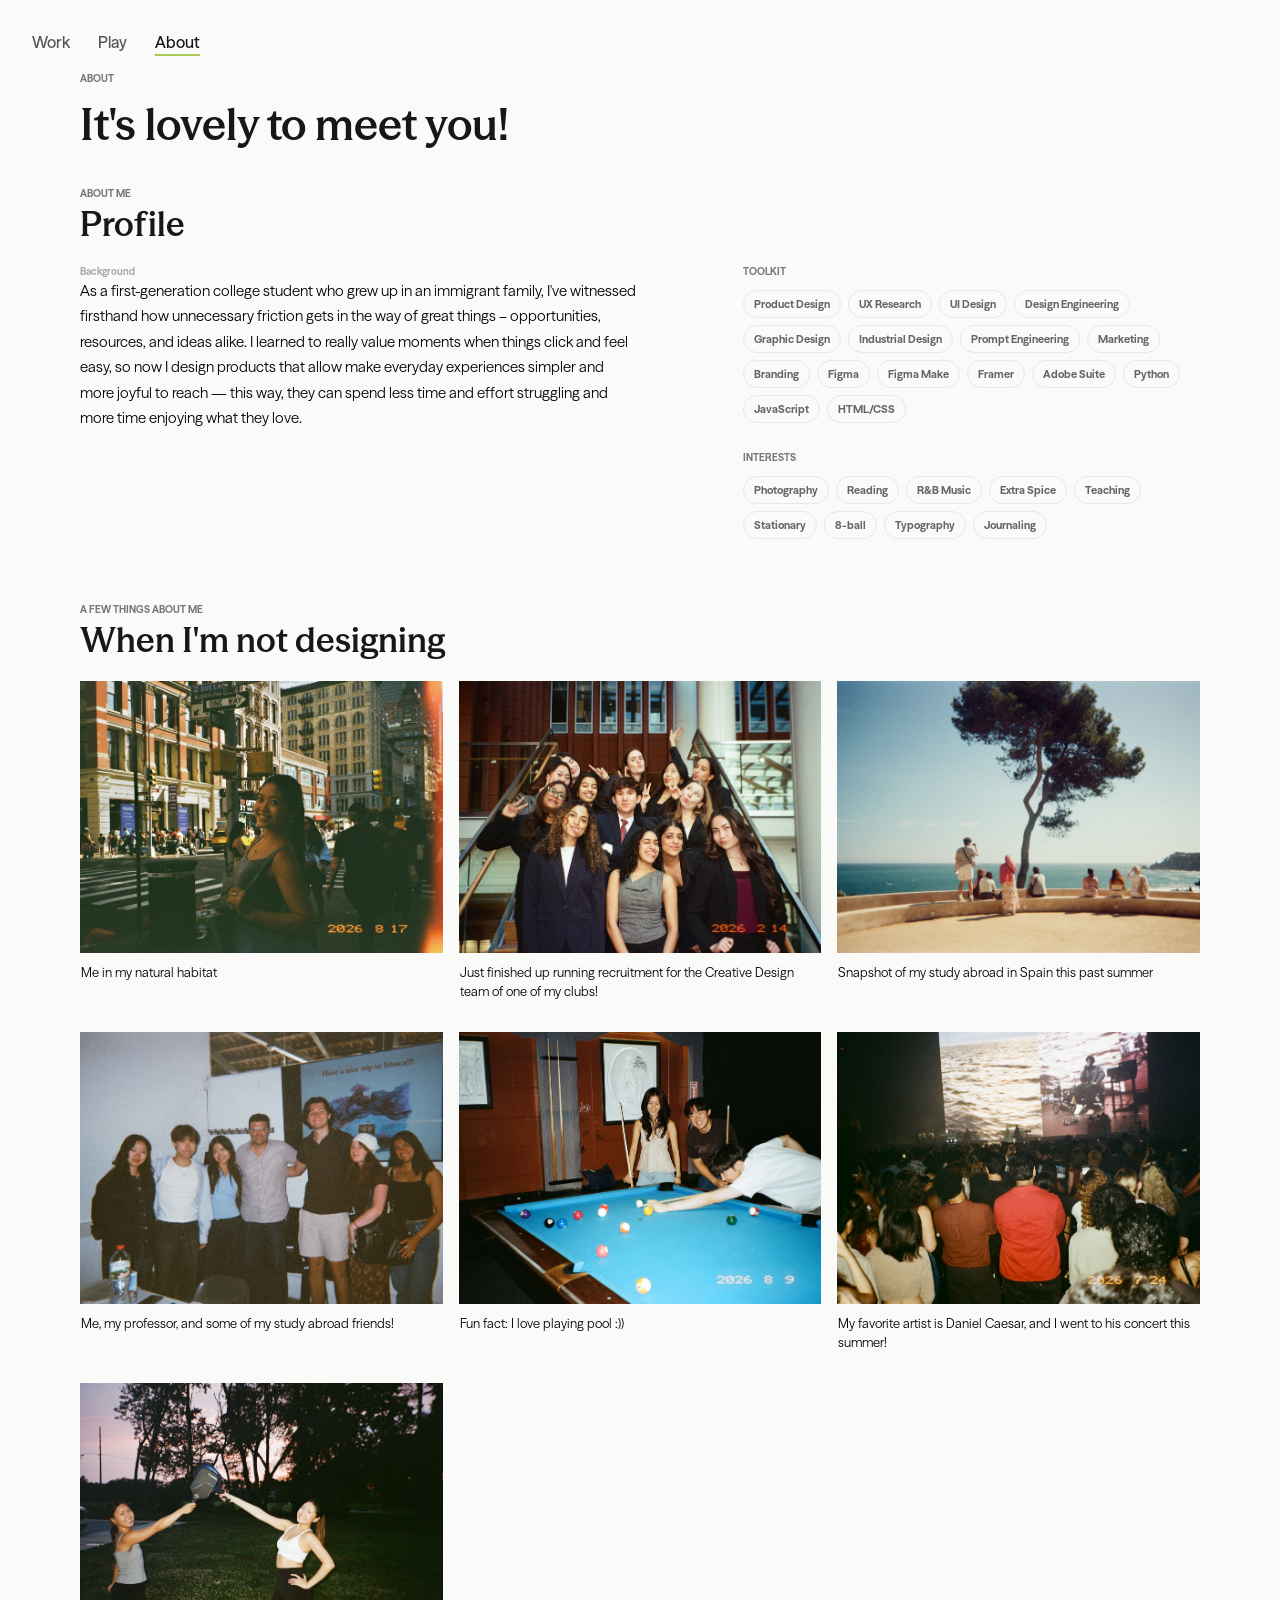
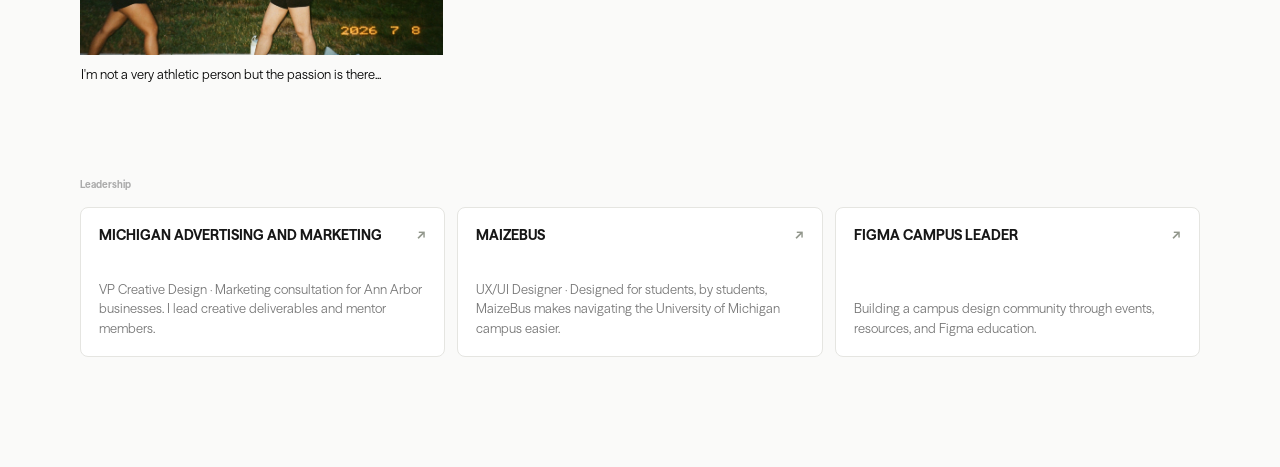
==== commit a3158596: "1113 play+about" ====
--- a/about/index.html
+++ b/about/index.html
@@ -1,2 +1,2 @@
 <!doctype html>
-<html lang="en"><head><meta charset="utf-8"><meta name="viewport" content="width=device-width,initial-scale=1"><meta name="theme-color" content="#fafaf9"><title>Karen Lin — Portfolio</title><link rel="stylesheet" href="../styles.css?v=20261013-maizebus-feature-portrait56"></head><body><div id="app"></div><script src="../app.js?v=20261013-maizebus-feature-portrait56"></script></body></html>
+<html lang="en"><head><meta charset="utf-8"><meta name="viewport" content="width=device-width,initial-scale=1"><meta name="theme-color" content="#fafaf9"><title>Karen Lin — Portfolio</title><link rel="stylesheet" href="../styles.css?v=20261112-no-side-rails1"></head><body><div id="app"></div><script src="../app.js?v=20261112-no-side-rails1"></script></body></html>
--- a/styles.css
+++ b/styles.css
@@ -279,7 +279,7 @@
 .home-projects .cover.maize:before{display:block;z-index:0;inset:-16px;background:radial-gradient(ellipse at 17% 52%,rgba(183,124,53,.95) 0,rgba(183,124,53,0) 35%),radial-gradient(ellipse at 72% 30%,rgba(106,70,65,.95) 0,rgba(106,70,65,0) 42%),radial-gradient(ellipse at 52% 82%,rgba(97,125,70,.9) 0,rgba(97,125,70,0) 38%),radial-gradient(ellipse at 65% 8%,rgba(117,196,237,.95) 0,rgba(117,196,237,0) 36%),linear-gradient(135deg,#778b92,#c4a986 52%,#465660);filter:blur(12px)}
 .home-projects .cover.maize .maizebus-cover-video,.home-projects .cover.maize .maizebus-cover-poster{position:absolute;z-index:1;top:50%;left:50%;width:100%;height:100%;transform:translate(-50%,-50%);object-fit:contain;object-position:center;border:0;outline:0;box-shadow:none}
 .home-projects .cover.maize .maizebus-cover-video{display:block;opacity:0;transition:opacity .25s ease}
-.home-projects .cover.maize .maizebus-cover-poster{z-index:2;opacity:0;transition:opacity .25s ease}
+.home-projects .cover.maize .maizebus-cover-poster{z-index:2;opacity:1;transition:opacity .25s ease}
 .home-projects .cover.maize .maizebus-cover-poster[data-ready=true]{opacity:1}
 .home-projects .card:hover .cover.maize .maizebus-cover-video,.home-projects .card:focus-within .cover.maize .maizebus-cover-video{opacity:1}
 .home-projects .card:hover .cover.maize .maizebus-cover-poster,.home-projects .card:focus-within .cover.maize .maizebus-cover-poster{opacity:0}
@@ -288,6 +288,7 @@
 .home-projects .card:hover .cover.maize .maizebus-cover-keyed,.home-projects .card:focus-within .cover.maize .maizebus-cover-keyed{opacity:1}
 .home-projects .cover.maize .mark,.home-projects .cover.maize .label{transition:opacity .25s ease}
 .home-projects .cover.maize .label{display:none}
+.home-projects .cover.maize .mark{opacity:0}
 .home-projects .card:hover .cover.maize .mark,.home-projects .card:hover .cover.maize .label,.home-projects .card:focus-within .cover.maize .mark,.home-projects .card:focus-within .cover.maize .label{opacity:0}
 
 /* Keep the home identity rail fixed while the Play and About columns scroll. */
@@ -322,12 +323,12 @@
 @media(prefers-reduced-motion:reduce){.bio-copy.bio-animating .bio-line{animation:none;opacity:1;transform:none}}
 
 /* Anchor the start of the profile rail so longer page-specific copy only extends below it. */
-.home-overview{top:calc(50vh - 145px);bottom:auto;transform:none}
+.home-overview{top:50%;bottom:auto;transform:translateY(-50%)}
 @media(max-width:700px){.home-overview{top:72px}}
 
 /* Section navigator for long case studies. */
 .case-toc{position:fixed;z-index:8;left:32px;top:28px;width:146px;max-height:calc(100vh - 52px);overflow:auto;display:flex;flex-direction:column;gap:3px;padding:4px 0;scrollbar-width:thin;scrollbar-color:#d4d4d0 transparent}
-.case-toc-link{display:block;border-left:2px solid transparent;padding:7px 8px 7px 11px;color:#96999b;font-size:11px;line-height:1.35;transition:color .18s ease,border-color .18s ease}
+.case-toc-link{display:block;border-left:2px solid transparent;padding:7px 8px 7px 11px;color:#96999b;font-size:13px;line-height:1.35;transition:color .18s ease,border-color .18s ease}
 .case-toc-link:hover,.case-toc-link.active{color:var(--ink)}
 .case-toc-link.active{border-left-color:var(--accent);font-weight:600}
 @media(min-width:1051px){.case-page .case-wrap{width:min(1000px,calc(100vw - 230px));margin-left:max(210px,calc((100vw - min(1000px,100vw - 230px) + 190px)/2));margin-right:auto}}
@@ -566,16 +567,24 @@
 .play-gallery-tabs{margin-bottom:22px}
 @media(max-width:700px){.play-gallery-tabs{gap:6px}.play-gallery-tabs button{padding:7px 12px}}
 
-/* About page photo slideshow */
-.about-main .about-grid{grid-template-columns:minmax(0,1fr);gap:34px;margin:48px 0}
-.about-slideshow{min-width:0;width:100%}
-.about-slideshow-stage{display:grid;aspect-ratio:1.5;overflow:hidden;border-radius:5px;background:transparent}
-.about-slide{grid-area:1/1;display:grid;grid-template-rows:minmax(0,1fr) auto;min-width:0;min-height:0;margin:0;opacity:0;visibility:hidden;transition:opacity .55s ease,visibility .55s ease}
-.about-slide.is-active{opacity:1;visibility:visible}
-.about-slide img{display:block;width:100%;height:100%;min-height:0;object-fit:cover;border:0}
-.about-slide figcaption{padding:12px 2px 0;color:#555;font-size:14px;line-height:1.5}
-@media(max-width:650px){.about-main .about-grid{gap:26px;margin:34px 0}.about-slideshow-stage{aspect-ratio:1.15}.about-slide figcaption{font-size:13px}}
-@media(prefers-reduced-motion:reduce){.about-slide{transition:none}}
+/* About page profile and independent photo gallery */
+.about-profile,.about-gallery{margin:0 0 64px}
+.about-section-heading{margin:0 0 22px}
+.about-section-heading h2{margin:5px 0 0;font-size:clamp(24px,3vw,34px);line-height:1.12;letter-spacing:-.055em;font-weight:600}
+.about-profile-content{display:grid;grid-template-columns:minmax(0,1.15fr) minmax(280px,.85fr);gap:44px;align-items:start}
+.about-profile-content .bodycopy{min-width:0;max-width:none}
+.about-profile-content .bodycopy p{max-width:62ch;line-height:1.7}
+.about-profile-details{min-width:0}
+.about-profile-details>.eyebrow:not(:first-child){margin-top:28px}
+.about-profile-details .chips{margin:12px 0 0;gap:7px}
+.about-profile-details .chips span{font-size:11px}
+.about-photo-grid{display:grid;grid-template-columns:repeat(3,minmax(0,1fr));gap:30px 16px;align-items:start}
+.about-photo-card{min-width:0;margin:0}
+.about-photo-card img{display:block;width:100%;aspect-ratio:4/3;object-fit:cover;border:0}
+.about-photo-card figcaption{padding:10px 1px 0;color:#555;font-size:13px;line-height:1.5}
+@media(max-width:900px){.about-profile-content{grid-template-columns:minmax(0,1fr);gap:24px}.about-photo-grid{grid-template-columns:repeat(2,minmax(0,1fr));gap:26px 14px}}
+@media(max-width:650px){.about-profile,.about-gallery{margin-bottom:44px}.about-section-heading{margin-bottom:17px}.about-photo-grid{gap:24px 12px}.about-photo-card img{aspect-ratio:1/1}.about-photo-card figcaption{font-size:12px}}
+@media(max-width:420px){.about-photo-grid{grid-template-columns:minmax(0,1fr)}.about-photo-card img{aspect-ratio:4/3}}
 
 /* SolStove case study cover and research imagery */
 .case-hero.solstove-case-hero{display:block;overflow:hidden;aspect-ratio:3088 / 2048;background:#e8e4f0}
@@ -637,6 +646,10 @@
 .solstove-case-page .case-content .solution-video{display:block;width:100%;height:100%;object-fit:contain;background:transparent}
 @media(max-width:700px){.solstove-case-page .case-heading>.case-image{max-width:560px}}
 
+/* Keep the SolStove problem statement in the same typographic voice as its body copy. */
+.solstove-case-page #case-section-0>.case-heading h2{font-family:var(--font-body)!important;font-size:16px!important;font-weight:400!important;line-height:1.45!important;letter-spacing:normal!important;color:#555}
+@media(max-width:700px){.solstove-case-page #case-section-0>.case-heading h2{font-size:15px!important}}
+
 /* Keep the Play book and its controls inside one fixed, non-scrolling viewport. */
 html:has(.play-main),body:has(.play-main){height:100%;overflow:hidden}
 #top.play-main{position:fixed;z-index:3;inset:0 4vw 0 36%;width:auto;max-width:none;height:100svh;min-height:0;margin:0;padding:clamp(12px,2.5vh,24px) 0;display:flex;flex-direction:column;align-items:center;justify-content:center;overflow:hidden}
@@ -648,30 +661,28 @@
 
 /* SolStove research, ideation, and final-design stories: copy left, visuals change in a sticky stage. */
 .solstove-case-page .solstove-scroll-section{display:block;padding:64px 0;border-top:0}
-.solstove-scroll-story{display:grid;grid-template-columns:minmax(0,.85fr) minmax(0,1.15fr);gap:48px;align-items:start}
+.solstove-scroll-story{display:flex;flex-direction:column;gap:24px;align-items:stretch}
 .solstove-story-copy{min-width:0}
 .solstove-story-copy .case-heading{margin:0 0 22px}
 .solstove-story-lead{margin:0 0 30px!important}
-.solstove-scroll-step{display:flex;min-height:48svh;max-width:680px;align-items:center;padding:34px 0;opacity:.38;transition:opacity .35s ease}
+.solstove-scroll-step{display:flex;min-height:0;max-width:none;align-items:flex-start;padding:0;opacity:1;transition:none}
 .solstove-scroll-step.is-active{opacity:1}
 .solstove-scroll-step p{margin:0;color:#555;font-size:16px;line-height:1.7}
-.solstove-story-visual{position:sticky;top:calc(50svh - min(34svh,380px));height:min(68svh,760px);min-height:320px;align-self:start}
-.solstove-story-stage{position:relative;display:grid;width:100%;height:100%;place-items:center;overflow:hidden}
-.solstove-case-page .solstove-story-panel{grid-area:1/1;width:100%;height:100%;max-height:100%;margin:0;display:flex;align-items:center;justify-content:center;opacity:0;visibility:hidden;transform:translateY(14px) scale(.985);transition:opacity .4s ease,transform .4s ease,visibility .4s ease}
-.solstove-case-page .solstove-story-panel.is-active{opacity:1;visibility:visible;transform:translateY(0) scale(1)}
-.solstove-case-page .solstove-story-panel img{width:100%;height:100%;max-height:100%;object-fit:contain;object-position:center;background:transparent;border-radius:5px}
+.solstove-story-visual{position:static;top:auto;height:auto;min-height:0;align-self:stretch}
+.solstove-story-stage{position:static;display:flex;flex-direction:column;gap:16px;width:100%;height:auto;overflow:visible}
+.solstove-case-page .solstove-story-panel{grid-area:auto;width:100%;height:auto;max-height:none;margin:0;display:flex;align-items:center;justify-content:center;opacity:1;visibility:visible;transform:none;transition:none}
+.solstove-case-page .solstove-story-panel.is-active{opacity:1;visibility:visible;transform:none}
+.solstove-case-page .solstove-story-panel img{display:block;width:100%;height:auto;max-height:none;object-fit:contain;object-position:center;background:transparent;border-radius:5px}
 .case-prototype-embed{width:100%;aspect-ratio:16/10;min-height:460px;overflow:hidden;border:1px solid #deded8;border-radius:5px;background:#f4f4f1}
 .case-prototype-embed iframe{display:block;width:100%;height:100%;border:0}
 @media(max-width:700px){
  .solstove-case-page .solstove-scroll-section{padding:36px 0}
- .solstove-scroll-story{grid-template-columns:minmax(0,1fr);gap:28px}
- .solstove-story-visual{grid-row:1;position:sticky;top:100px;height:min(52svh,560px);min-height:260px}
- .solstove-scroll-step{min-height:36svh;padding:24px 0}
+ .solstove-scroll-story{display:flex;flex-direction:column;gap:20px}
+ .solstove-story-visual{grid-row:auto;position:static;top:auto;height:auto;min-height:0}
+ .solstove-scroll-step{min-height:0;padding:0}
  .case-prototype-embed{min-height:380px;aspect-ratio:3/4}
 }
 @media(prefers-reduced-motion:reduce){.solstove-scroll-step,.solstove-case-page .solstove-story-panel{transition:none}}
-.solstove-story-visual{min-height:0;transition:height .35s ease,top .35s ease}
-@media(max-width:700px){.solstove-story-visual{min-height:260px}}
 
 .mam-impact-heading{display:flex;width:100%;flex-direction:column;gap:20px}
 .mam-impact-row{display:flex;align-items:baseline;flex-wrap:wrap;gap:8px;opacity:0;transform:translateY(14px);transition:opacity .42s ease,transform .52s cubic-bezier(.2,.75,.25,1)}
@@ -735,7 +746,7 @@
 #home-role{font-family:'Season Sans',Arial,sans-serif!important}
 body,button,input,textarea,select,p,li,figcaption,blockquote,.fact span{font-family:var(--font-body)!important}
 body,button,input,textarea,select,p,li,figcaption,blockquote,.fact span{font-weight:400!important}
-p,li,figcaption,blockquote,.fact span{text-wrap:balance!important}
+p,li,figcaption,blockquote,.fact span{text-wrap:wrap!important}
 h1,h2,h3,h4,h5,h6,.case-intro h1,.page-head h1,.home-intro h1,.case-content h2,.case-heading h2,.home-signature strong,.wordmark,.intro,.card h2,.home-projects .card h2,.learning-title,.feature-copy h2,.connect h2,.section h3,.section h2,.solution-step-copy h3,.process-group-title,.mam-process-copy h3,.case-goal h3{font-family:var(--font-title)!important;font-weight:600!important;}
 .nav a,.eyebrow,.meta,.fact b,.case-label,.case-hero .placeholder-tag,.media-placeholder span,.cover .label,.home-weather,.visitor-trigger,.mailbox-kicker,.home-footer,.back,.chips span,.listline b,.listline span,.case-intro .eyebrow,.case-toc-link,.mam-process-group-label,.downloads-metric-top,.solution-step-number{font-family:var(--font-subhead)!important;font-weight:700!important}
 .case-page .case-label,.case-page .learning-label{font-size:14px!important}
@@ -751,7 +762,7 @@
 .mam-case-intro .fact{min-width:0}
 .mam-case-intro .fact b{color:#a2a2a2!important;font-size:16px!important;line-height:1.2!important;margin-bottom:4px}
 .mam-case-intro .fact span{font-size:16px!important;line-height:1.35}
-.mam-case-intro .fact:nth-child(4) span{text-wrap:balance!important}
+.mam-case-intro .fact:nth-child(4) span{text-wrap:wrap!important}
 .mam-case-intro>.case-hero{grid-column:1/-1;grid-row:3;margin:40px 0 24px}
 @media(max-width:700px){
  .mam-case-intro{grid-template-columns:minmax(0,1fr);column-gap:0}
@@ -808,15 +819,90 @@
 @media(max-width:700px){.case-goals-grid{grid-template-columns:1fr;gap:16px}}
 
 /* The restored Play galleries scroll as normal page content. */
-#top.play-main{position:relative;z-index:auto;inset:auto;width:60vw;max-width:none;height:auto;min-height:0;margin:0 4vw 0 36%;padding:56px 0 80px;display:block;overflow:visible;transform:none;will-change:auto}
+#top.play-main{position:relative;z-index:auto;inset:auto;width:min(1120px,calc(100% - 64px));max-width:none;height:auto;min-height:0;margin:0 auto;padding:56px 0 80px;display:block;overflow:visible;transform:none;will-change:auto}
 html:has(.play-main),body:has(.play-main){height:auto;min-height:100%;overflow-x:hidden;overflow-y:auto}
 .play-main .play-photo-gallery{columns:3;column-gap:14px;margin:28px 0 0}
-.play-main .play-photo-gallery figure{break-inside:avoid;margin:0 0 14px;overflow:hidden;border-radius:4px;background:#e7e7e5}
-.play-main .play-photo-gallery img{display:block;width:100%;height:auto;border:0;border-radius:inherit;transition:transform .45s ease}
-.play-main .play-photo-gallery figure:hover img{transform:scale(1.035)}
-@media(max-width:700px){#top.play-main{width:calc(100% - 40px);margin:0 auto;padding:330px 0 60px}}
-@media(max-width:700px){.play-main .play-photo-gallery{columns:2;column-gap:8px}.play-main .play-photo-gallery figure{margin-bottom:8px}}
+.play-main .play-photo-gallery{display:grid;grid-template-columns:repeat(2,minmax(0,1fr));gap:30px 18px;align-items:start;margin:0}
+.play-main .play-photo-gallery figure{grid-column:auto;min-width:0;margin:0;overflow:visible;border-radius:0;background:transparent}
+.play-main .play-photo-gallery img{display:block;width:100%;height:auto;border:0;border-radius:2px;transition:filter .35s ease}
+.play-main .play-photo-gallery figure:hover img{filter:brightness(.96)}
+.play-main .play-photo-gallery figcaption{display:grid;gap:5px;margin-top:10px}
+.play-main .play-photo-caption-title{font-size:13px;line-height:1.3;font-weight:600;letter-spacing:-.01em;color:var(--ink)}
+.play-main .play-photo-caption-story{max-width:48ch;font-size:12px;line-height:1.5;color:#77766f}
+.play-main .play-photo-intro{max-width:780px;margin:28px 0 0}
+.play-main .play-photo-intro .eyebrow{margin:0 0 16px;color:#85847f;font-size:11px;letter-spacing:.1em}
+.play-main .play-photo-intro p{max-width:38ch;margin:0;font-size:clamp(17px,1.8vw,21px);line-height:1.5;letter-spacing:-.025em;color:#555!important}
+.play-main .play-projects{margin:0 0 20px}
+@media(max-width:700px){#top.play-main{width:calc(100% - 40px);margin:0 auto;padding:20px 0 60px}.play-main .play-shell{display:block;min-height:0}.play-main .play-fixed-copy{position:static;padding:0 0 22px}.play-main .play-scroll-gallery{height:auto;overflow:visible;padding:0}.play-main .play-photo-gallery{grid-template-columns:1fr;gap:24px 10px}.play-main .play-photo-intro{margin:18px 0 0}.play-main .play-photo-intro p{font-size:16px}.play-main .play-photo-caption-story{font-size:11px}}
 .play-main .play-under-construction{margin:42px 0 0;font-size:22px;line-height:1.3;font-weight:500}
+
+/* Keep Play's introduction in a fixed left column while the image collection scrolls. */
+html:has(.play-main),body:has(.play-main){height:100%;overflow:hidden}
+#top.play-main{width:100%;height:calc(100svh - 82px);margin:0;padding:0 4vw 28px;overflow:hidden}
+.play-main .play-shell{display:grid;grid-template-columns:minmax(260px,.78fr) minmax(0,1.22fr);gap:clamp(32px,6vw,96px);height:100%;max-width:1440px;margin:0 auto}
+.play-main .play-fixed-copy{position:sticky;top:0;align-self:start;padding:24px 0 0}
+.play-main .play-scroll-gallery{height:100%;min-width:0;overflow-y:auto;overscroll-behavior:contain;padding:8px 0 30px;scrollbar-width:thin;scrollbar-color:#d2d1cc transparent}
+.play-main .play-scroll-gallery::-webkit-scrollbar{width:6px}
+.play-main .play-scroll-gallery::-webkit-scrollbar-thumb{border-radius:6px;background:#d2d1cc}
+.play-main .play-scroll-gallery [role="tabpanel"][hidden]{display:none!important}
+.play-main .play-gallery-tabs{margin:0 0 44px}
+.play-main .play-projects>h1{margin:12px 0 24px;font-size:clamp(30px,3.4vw,42px);font-weight:500;line-height:1.06;letter-spacing:-.06em}
+.play-main .play-projects .projects{grid-template-columns:repeat(2,minmax(0,1fr));gap:24px 16px;margin:0}
+.play-main .play-projects .projects .card,.play-main .play-projects .projects .card:first-child{grid-column:auto;min-width:0}
+.play-main .play-experiment-card .cover{display:flex;align-items:center;justify-content:center;aspect-ratio:1;border:1px solid #ececea;border-radius:8px;background:#f0f0ef;transition:background .2s ease,transform .2s ease}
+.play-main .play-experiment-card:hover .cover{transform:translateY(-2px);background:#eaeae8}
+.play-main .play-experiment-card .cover::before,.play-main .play-experiment-card .cover::after{pointer-events:none}
+.play-main .play-experiment-card .cover .mark{position:relative;inset:auto;display:grid;place-items:center;color:#17171722;font-size:clamp(30px,5vw,64px)}
+.play-main .play-experiment-card .play-experiment-title{position:absolute;z-index:3;left:16px;right:42px;bottom:14px;color:#171717;font-size:15px;font-weight:600;line-height:1.2;letter-spacing:-.03em}
+.play-main .play-experiment-arrow{position:absolute;z-index:3;right:14px;top:12px;color:#777;font-size:18px}
+.play-main .play-experiment-card .card-copy{padding:9px 1px 0}
+.play-main .play-experiment-card .meta{margin:0 0 3px;color:#999;font-size:9px;letter-spacing:.06em}
+.play-main .play-experiment-card .card-copy p{font-size:11px;line-height:1.45;color:#858585!important}
+.play-main .play-experiment-card .solstove-cover-image{z-index:1;inset:3% 0 12%;width:100%;height:85%;object-fit:contain}
+@media(max-width:700px){html:has(.play-main),body:has(.play-main){height:auto;min-height:100%;overflow-x:hidden;overflow-y:auto}#top.play-main{height:auto;min-height:0;padding:20px 0 60px}.play-main .play-shell{display:block;height:auto}.play-main .play-scroll-gallery{height:auto;overflow:visible;padding:0}}
+@media(max-width:700px){.play-main .play-projects .projects{gap:20px 10px}.play-main .play-experiment-card .play-experiment-title{left:11px;bottom:11px;font-size:13px}.play-main .play-experiment-card .card-copy p{font-size:10px}}
+
+/* Experiments becomes a full-width, page-scrolling catalog while Photography keeps its fixed-copy layout. */
+html:has(.play-main.is-experiments),body:has(.play-main.is-experiments){height:auto;min-height:100%;overflow-x:hidden;overflow-y:auto}
+#top.play-main.is-experiments{width:calc(100% - 72px);height:auto;min-height:calc(100svh - 82px);margin:0 auto;padding:0 0 60px;overflow:visible}
+.play-main.is-experiments .play-shell{display:block;height:auto;max-width:1440px}
+.play-main.is-experiments .play-fixed-copy{position:static;padding:24px 0 0}
+.play-main.is-experiments .play-fixed-copy .play-photo-intro{display:none}
+#top.play-main.is-experiments .play-gallery-tabs{margin:128px 0 40px}
+.play-main.is-experiments .play-scroll-gallery{height:auto;overflow:visible;padding:0}
+.play-main.is-experiments .play-projects .projects{grid-template-columns:repeat(3,minmax(0,1fr));gap:5px}
+.play-main.is-experiments .play-projects .projects .play-experiment-card{display:flex;flex-direction:column;aspect-ratio:1;overflow:hidden;border:0;border-radius:8px;background:#f0f0ef;transition:background .2s ease}
+.play-main.is-experiments .play-projects .projects .play-experiment-card.is-solstove{outline:0!important;box-shadow:none!important}
+.play-main.is-experiments .play-projects .projects .play-experiment-card.is-solstove .cover,.play-main.is-experiments .play-projects .projects .play-experiment-card.is-solstove .solstove-cover-image{border:0!important;outline:0!important;box-shadow:none!important}
+.play-main .play-experiment-card:hover{transform:none;filter:none;background:#eaeae8}
+.play-main .play-experiment-card .cover{position:relative;flex:1 1 auto;min-height:0;width:100%;aspect-ratio:auto;overflow:hidden;border:0;border-radius:0;background:transparent;transform:none;transition:none}
+.play-main .play-experiment-card .cover::before,.play-main .play-experiment-card .cover::after{pointer-events:none}
+.play-main .play-experiment-card:hover .cover{transform:none;filter:none;background:transparent}
+.play-main .play-experiment-visual{position:absolute;inset:0;display:grid;place-items:center;transition:transform .3s cubic-bezier(.2,.75,.25,1)}
+.play-main .play-experiment-card:hover .play-experiment-visual{transform:scale(1.035)}
+.play-main .play-experiment-visual .mark{position:relative;inset:auto}
+.play-main .play-experiment-visual .solstove-cover-image{position:absolute;inset:7.5% 0;width:100%;height:85%;object-fit:contain;object-position:center}
+.play-main .play-experiment-card .card-copy{flex:0 0 auto;padding:0 15px 14px}
+.play-main .play-experiment-card .card-copy h2{margin:0 0 4px;font-size:15px;line-height:1.2;letter-spacing:-.025em;font-weight:600}
+.play-main .play-experiment-card .meta{margin:0 0 3px;color:#999;font-size:9px;letter-spacing:.06em}
+.play-main .play-experiment-card .card-copy p{font-size:15px;line-height:1.4;color:#858585!important}
+.play-main .play-experiment-card .play-experiment-arrow{top:12px;right:14px}
+
+body.project-case-open{overflow:hidden}
+.project-case-overlay{position:fixed;inset:0;z-index:10000;display:grid;place-items:center;padding:clamp(12px,3vw,40px);background:rgba(0,0,0,.15);backdrop-filter:none;-webkit-backdrop-filter:none;visibility:hidden;transition:visibility .5s linear}
+.project-case-overlay[hidden]{display:none}
+.project-case-overlay.is-open{visibility:visible;transition-delay:0s}
+.project-case-dialog{position:relative;width:min(820px,86vw);height:min(82svh,900px);overflow:hidden;border:1px solid rgba(0,0,0,.08);border-radius:10px;background:#fff;backdrop-filter:none;-webkit-backdrop-filter:none;box-shadow:none;transform:translateX(calc(100% + 4vw));transition:transform .48s cubic-bezier(.22,.72,.2,1)}
+.project-case-overlay.is-open .project-case-dialog{transform:translateX(0)}
+.project-case-dialog iframe{display:block;width:100%;height:100%;border:0;background:transparent;visibility:hidden}
+.project-case-dialog iframe.is-ready{visibility:visible}
+.project-case-close{position:absolute;z-index:2;top:12px;right:12px;display:grid;place-items:center;width:42px;height:42px;padding:0;border:1px solid rgba(0,0,0,.1);border-radius:50%;background:rgba(250,250,249,.84);color:#171717;font:24px/1 Inter,Arial,sans-serif;cursor:pointer;backdrop-filter:blur(10px);-webkit-backdrop-filter:blur(10px)}
+.project-case-close:hover{background:#fff}
+@media(max-width:700px){.project-case-overlay{padding:8px}.project-case-dialog{height:96svh;border-radius:8px}.project-case-close{top:8px;right:8px;width:38px;height:38px}}
+#top.play-main:not(.is-experiments) .play-gallery-tabs{margin:128px 0 8px}
+@media(max-width:700px){#top.play-main:not(.is-experiments) .play-gallery-tabs{margin:56px 0 22px}}
+@media(max-width:900px){#top.play-main.is-experiments{width:calc(100% - 48px)}.play-main.is-experiments .play-projects .projects{grid-template-columns:repeat(2,minmax(0,1fr));gap:22px 14px}}
+@media(max-width:700px){#top.play-main.is-experiments{width:calc(100% - 40px);padding:20px 0 60px}#top.play-main.is-experiments .play-fixed-copy{padding:0}#top.play-main.is-experiments .play-gallery-tabs{margin:56px 0 28px}.play-main.is-experiments .play-projects .projects{grid-template-columns:repeat(2,minmax(0,1fr))}.play-main .play-experiment-card .card-copy{padding:0 10px 11px}.play-main .play-experiment-card .card-copy h2{font-size:13px}.play-main .play-experiment-card .card-copy p{font-size:9px}}
 
 /* Give the MaizeBus opening sections full-width headings and two-column copy. */
 .maizebus-case-page #case-section-0,
@@ -829,11 +915,10 @@
 .maizebus-case-page #case-section-0>.case-content,
 .maizebus-case-page #case-section-1>.case-content,
 .maizebus-case-page #case-section-2>.case-content{grid-column:1;column-count:2;column-gap:48px;max-width:none}
-.maizebus-case-page #case-section-0>.case-content{display:grid;grid-template-columns:minmax(0,9fr) minmax(0,11fr);column-count:initial;column-gap:0;row-gap:0}
+.maizebus-case-page #case-section-0>.case-content{display:grid;grid-template-columns:repeat(2,minmax(0,1fr));column-count:initial;column-gap:32px;row-gap:0}
 .maizebus-case-page #case-section-0>.case-content p,
 .maizebus-case-page #case-section-1>.case-content p{break-inside:avoid}
 .maizebus-case-page #case-section-0>.case-content p{margin-bottom:12px}
-.maizebus-case-page #case-section-0>.case-full-width-copy{grid-column:1/-1;max-width:none;margin:0}
 .maizebus-opportunity-lead{width:100%;max-width:900px;margin:0 auto 46px;padding:120px 0;text-align:center}
 .maizebus-opportunity-lead>.eyebrow{margin:0 0 8px;color:var(--accent);font-size:14px;text-align:center}
 .maizebus-opportunity-lead h2{margin:0 auto 14px;font:600 clamp(22px,2.5vw,30px)/1.16 var(--font-title);color:#000}
@@ -900,7 +985,7 @@
 
 /* Use the MaizeBus title, cover, then metadata layout across all case studies. */
 .case-page .case-intro{display:block;width:100%;max-width:none;margin-left:0;transform:none;padding-bottom:30px}
-.case-page .case-intro h1{max-width:none;font-size:clamp(30px,4.2vw,44px);line-height:1.08;margin:10px 0 40px}
+.case-page .case-intro h1{max-width:none;font-size:clamp(30px,4.2vw,44px);line-height:1.08;margin:10px 0 24px}
 .case-page .case-intro>.eyebrow{margin:0 0 26px}
 .case-page .case-intro>.case-hero{display:block;width:100%;max-width:none;aspect-ratio:2.55;margin:0 auto 34px}
 .case-page .case-intro>.facts{position:static;top:auto;right:auto;display:grid;grid-template-columns:.8fr 1fr 1.1fr 2fr;align-items:start;width:100%;height:auto;gap:28px;margin:0 0 28px;padding:0;border:0}
@@ -908,7 +993,7 @@
 .case-page .case-intro .fact span{color:#000}
 @media(max-width:700px){
  .case-page .case-intro{width:100%}
- .case-page .case-intro h1{font-size:clamp(30px,7vw,38px);margin:10px 0 40px}
+ .case-page .case-intro h1{font-size:clamp(30px,7vw,38px);margin:10px 0 24px}
  .case-page .case-intro>.case-hero{aspect-ratio:1.3;margin-bottom:26px}
  .case-page .case-intro>.facts{grid-template-columns:1fr 1fr;gap:24px 18px}
 }
@@ -919,12 +1004,14 @@
 .cover.snuffed .label{z-index:1;left:7%;bottom:15%;color:#e7dcd2;font-size:10px;letter-spacing:.12em}
 .case-hero.snuffed{display:block;position:relative;isolation:isolate;overflow:hidden;aspect-ratio:1.5;background:#090807;color:#f6eee7}
 .case-hero.snuffed:before,.case-hero.snuffed:after{display:none}
+.snuffed-case-page .case-intro>.case-hero.snuffed{background:var(--line)}
 .snuffed-case-cover-image{display:block;width:100%;height:100%;object-fit:cover;object-position:center}
 .case-hero.snuffed .snuffed-flame{display:none}
 .case-project-links{display:flex;flex-wrap:wrap;gap:10px;margin:0 0 28px}
 .case-project-links a{display:inline-flex;align-items:center;gap:8px;padding:8px 13px;border:1px solid var(--line);border-radius:999px;color:#333;font:600 12px/1.3 var(--font-subhead);transition:background .18s,border-color .18s,transform .18s}
 .case-project-links a:hover{background:#f0efec;border-color:#d5d3ce;transform:translateY(-1px)}
 .snuffed-case-page .case-intro .facts{margin-bottom:18px}
+.snuffed-case-page .case-intro>.case-hero{aspect-ratio:2.35}
 .snuffed-case-page .case-intro .fact b{text-transform:none}
 .snuffed-award-note{display:inline-block;margin-left:12px;color:#7e9f31;font:600 13px/1.3 var(--font-subhead);letter-spacing:0}
 .snuffed-case-page .case-intro .facts{grid-template-columns:repeat(5,minmax(0,1fr))}
@@ -932,7 +1019,7 @@
 .snuffed-case-page .fact-submission a{display:inline-flex;align-items:center;justify-content:center;gap:6px;padding:7px 9px;border:1px solid #d8d2c7;border-radius:999px;color:#25221e;font:600 11px/1.2 var(--font-subhead);white-space:nowrap;transition:background .18s,border-color .18s}
 .snuffed-case-page .fact-submission a:hover{background:#f2eee7;border-color:#bcb3a5}
 .snuffed-case-page .fact-submission a span{display:inline;font-size:15px;line-height:1}
-@media(max-width:700px){.case-hero.snuffed{aspect-ratio:1.5}.snuffed-award-note{display:block;margin:6px 0 0}.case-project-links{gap:8px;margin-bottom:22px}.case-project-links a{font-size:11px;padding:8px 11px}}
+@media(max-width:700px){.case-hero.snuffed{aspect-ratio:1.5}.snuffed-case-page .case-intro>.case-hero{aspect-ratio:1.2}.snuffed-award-note{display:block;margin:6px 0 0}.case-project-links{gap:8px;margin-bottom:22px}.case-project-links a{font-size:11px;padding:8px 11px}}
 .snuffed-case-page #case-section-0>.case-content,
 .snuffed-case-page #case-section-1>.case-content,
 .snuffed-case-page #case-section-2>.case-content{max-width:none}
@@ -950,15 +1037,22 @@
 .snuffed-story-image img{display:block;width:100%;height:100%;object-fit:contain}
 .snuffed-story-card figcaption{padding:14px 15px 16px;color:#f6efe6!important}
 .snuffed-story-eyebrow{display:block;margin-bottom:7px;color:#dda967;font:700 9px/1.3 var(--font-subhead);letter-spacing:.12em}
-.snuffed-case-page #case-section-0 .snuffed-prompt{margin:2px 0 26px;padding:0 0 0 20px;border-left:3px solid #a7c957;border-radius:0;background:transparent;color:#171717;font:400 clamp(19px,2.2vw,25px)/1.28 var(--font-body);font-family:var(--font-body)!important;letter-spacing:-.035em}
+.snuffed-case-page #case-section-0 .snuffed-prompt{margin:2px 0 26px;padding:0 0 0 20px;border-left:3px solid var(--line);border-radius:0;background:transparent;color:#171717;font:400 clamp(16px,1.5vw,20px)/1.5 var(--font-body);font-family:var(--font-body)!important;font-weight:400!important;letter-spacing:normal}
 .snuffed-case-page .case-label{text-transform:none;letter-spacing:0}
-.snuffed-case-page .case-wrap>.case-section{box-sizing:border-box;width:100%;min-width:0;max-width:none;margin-inline:0}
+.snuffed-case-page .case-wrap>.case-section{box-sizing:border-box;width:calc(100% - clamp(24px,4vw,48px));min-width:0;max-width:none;margin-inline:auto}
+.snuffed-case-page .case-wrap>.case-section:not(#case-section-0){border-top:1px solid var(--line)}
 .snuffed-case-page #case-section-0>.case-heading,.snuffed-case-page #case-section-0>.case-content{grid-column:1/-1;width:100%;max-width:none}
 .snuffed-case-page #case-section-0>.case-heading h2{width:100%;max-width:none}
 .snuffed-case-page #case-section-1>.case-heading,.snuffed-case-page #case-section-1>.case-content{grid-column:1/-1;width:100%;max-width:none}
 .snuffed-case-page #case-section-1{display:block;padding:64px 0 72px}
-.snuffed-case-page #case-section-1>.case-label{margin-bottom:24px}
+.snuffed-case-page #case-section-1>.case-label{margin-bottom:18px}
 .snuffed-case-page #case-section-1>.snuffed-problem-content{display:grid;grid-template-columns:minmax(0,1fr);gap:clamp(48px,7vw,92px)}
+.snuffed-case-page #case-section-2{display:block;padding:64px 0 72px}
+.snuffed-case-page #case-section-2>.case-heading{width:100%;max-width:none;margin-bottom:24px}
+.snuffed-case-page #case-section-2>.case-content{width:100%;max-width:none}
+.snuffed-case-page #case-section-2 .case-content>p{max-width:none}
+.snuffed-case-page #case-section-2 .case-image{height:auto;aspect-ratio:auto;margin:32px 0 0;overflow:visible;background:transparent}
+.snuffed-case-page #case-section-2 .case-image img{height:auto;max-height:none;object-fit:contain;background:transparent}
 .snuffed-problem-top{display:grid;grid-template-columns:minmax(0,1fr);gap:24px;align-items:start}
 .snuffed-problem-top h2{width:100%;max-width:none;margin:0;font-size:clamp(34px,4.2vw,58px);line-height:1.04;letter-spacing:-.045em}
 .snuffed-problem-copy{font-size:clamp(17px,1.65vw,23px);line-height:1.4}
@@ -975,7 +1069,7 @@
 .snuffed-problem-takeaway{max-width:850px;margin:0 auto;text-align:center;font-size:clamp(18px,1.8vw,24px);line-height:1.4}
 .snuffed-problem-takeaway p{margin:0}
 .snuffed-problem-takeaway p+p{margin-top:28px}
-@media(max-width:700px){.snuffed-case-page #case-section-1{padding:42px 0 54px}.snuffed-case-page #case-section-1>.case-label{margin-bottom:16px}.snuffed-problem-top{grid-template-columns:minmax(0,1fr);gap:24px}.snuffed-problem-top h2{font-size:clamp(34px,9vw,48px)}.snuffed-problem-copy{font-size:17px}.snuffed-problem-metric-row{grid-template-columns:minmax(0,1fr);gap:18px}.snuffed-problem-arrow{justify-self:center;transform:rotate(90deg);font-size:44px}.snuffed-problem-metric em{font-size:42px}.snuffed-problem-metric strong{font-size:30px}.snuffed-problem-takeaway{font-size:18px}}
+@media(max-width:700px){.snuffed-case-page #case-section-1{padding:42px 0 54px}.snuffed-case-page #case-section-1>.case-label{margin-bottom:18px}.snuffed-problem-top{grid-template-columns:minmax(0,1fr);gap:24px}.snuffed-problem-top h2{font-size:clamp(34px,9vw,48px)}.snuffed-problem-copy{font-size:17px}.snuffed-problem-metric-row{grid-template-columns:minmax(0,1fr);gap:18px}.snuffed-problem-arrow{justify-self:center;transform:rotate(90deg);font-size:44px}.snuffed-problem-metric em{font-size:42px}.snuffed-problem-metric strong{font-size:30px}.snuffed-problem-takeaway{font-size:18px}}
 .snuffed-story-card h3{margin:0 0 6px;color:#f5efe7;font:600 clamp(16px,1.7vw,20px)/1.1 var(--font-title);letter-spacing:-.035em}
 .snuffed-story-card p{margin:0;color:#b9b2aa!important;font:400 12px/1.5 var(--font-body)}
 .snuffed-submission{max-width:760px;margin:30px 0 6px;border:1px solid #352920;border-radius:14px;overflow:hidden;background:#100e0c}
@@ -991,7 +1085,7 @@
 .snuffed-embed-video,.snuffed-embed-deck{aspect-ratio:16/9}
 .snuffed-embed-site{height:620px}
 .snuffed-embed-devpost{height:680px}
-.snuffed-case-page #case-section-2 .case-content>p{max-width:720px}
+.snuffed-case-page #case-section-2 .case-content>p{max-width:none}
 @media(max-width:560px){.snuffed-stats{padding:18px 14px 13px}.snuffed-stats-grid{grid-template-columns:.6fr 1fr 1.1fr;gap:9px}.snuffed-stat{padding-left:9px}.snuffed-stat strong{font-size:clamp(20px,7vw,27px)}.snuffed-stat span{font-size:10px}.snuffed-storyboard{grid-template-columns:1fr;gap:12px}.snuffed-story-image{height:240px}.snuffed-story-card figcaption{padding:13px 14px 15px}.snuffed-submission-tabs{gap:2px;padding:7px}.snuffed-submission-tabs [role=tab]{padding:10px}.snuffed-submission-panel{padding:18px 14px 16px}.snuffed-embed-site{height:540px}.snuffed-embed-devpost{height:620px}}
 @media(max-width:700px){.snuffed-case-page .case-intro .facts{grid-template-columns:repeat(2,minmax(0,1fr))}}
 
@@ -1003,28 +1097,30 @@
 
 /* Keep Snuffed Context and its timeline aligned to the shared case-study container. */
 @media(min-width:1051px){
- .snuffed-case-page #case-section-0{width:100%;margin-inline:0}
+ .snuffed-case-page #case-section-0{width:calc(100% - clamp(24px,4vw,48px));margin-inline:auto}
  .snuffed-case-page #case-section-0>.case-heading,
  .snuffed-case-page #case-section-0>.case-content{width:100%}
 }
 
 
 /* Snuffed Problem layout: headline left, supporting copy and metrics right. */
-.snuffed-problem-top{display:grid;grid-template-columns:minmax(0,.75fr) minmax(0,1.25fr);gap:clamp(32px,5vw,80px);align-items:start}
+.snuffed-problem-top{display:grid;grid-template-columns:minmax(0,1fr) minmax(0,1fr);column-gap:clamp(24px,4vw,48px);row-gap:18px;align-items:start}
 .snuffed-problem-top>h2{width:100%;max-width:none;margin:0;font-size:clamp(22px,2.5vw,30px);line-height:1.16;letter-spacing:-.05em}
-.snuffed-problem-right{display:flex;min-width:0;flex-direction:column;gap:clamp(28px,4vw,56px)}
-.snuffed-problem-metrics{margin:0;padding:0}
-.snuffed-problem-metric-row{position:relative;display:grid;grid-template-columns:repeat(2,minmax(0,1fr));gap:8px;max-width:none;margin:0}
-.snuffed-problem-metric{container-type:inline-size;box-sizing:border-box;display:flex;min-width:0;min-height:clamp(165px,18vw,240px);flex-direction:column;justify-content:flex-end;gap:8px;overflow:hidden;padding:clamp(18px,2.2vw,32px);border-radius:2px;background:#e8f5d7;color:#111;text-align:left}
-.snuffed-problem-metric em{display:block;max-width:100%;font:400 clamp(32px,3.6vw,50px)/.98 var(--font-display);letter-spacing:-.06em;white-space:nowrap}
-@supports (font-size:1cqi){.snuffed-problem-metric em{font-size:clamp(32px,24cqi,82px)}}
+.snuffed-problem-right{display:contents}
+.snuffed-problem-copy{grid-column:1;grid-row:2}
+.snuffed-problem-metrics{grid-column:2;grid-row:1 / span 2;align-self:center;width:100%;margin:0;padding:0}
+.snuffed-problem-metric-row{position:relative;display:grid;grid-template-columns:minmax(0,1fr);gap:20px;max-width:none;margin:0}
+.snuffed-problem-metric{container-type:inline-size;box-sizing:border-box;display:flex;min-width:0;min-height:0;flex-direction:column;justify-content:flex-end;gap:8px;overflow:visible;padding:0;border-radius:0;background:transparent;color:#111;text-align:left}
+.snuffed-problem-metric em{display:block;max-width:100%;font:400 clamp(28px,3vw,42px)/.98 var(--font-display);letter-spacing:-.06em;white-space:nowrap}
+@supports (font-size:1cqi){.snuffed-problem-metric em{font-size:clamp(28px,19cqi,66px)}}
 .snuffed-problem-metric span{display:block;max-width:100%;font-size:14px;font-weight:400;line-height:1.3;overflow-wrap:anywhere}
-.snuffed-problem-metric:nth-of-type(2) span{font-size:clamp(10px,5.65cqi,14px);white-space:nowrap;overflow-wrap:normal}
-.snuffed-problem-arrow{position:absolute;z-index:1;top:0;left:50%;display:grid;width:62px;height:62px;place-items:center;transform:translate(-50%,-50%);border-radius:50%;background:var(--bg);color:#171717;font-size:30px;line-height:1}
+.snuffed-problem-metric:nth-of-type(2) span{font-size:14px;white-space:normal;overflow-wrap:anywhere}
+.snuffed-problem-arrow{display:none}
 .snuffed-problem-copy{font-size:clamp(17px,1.55vw,22px);line-height:1.42}
 .snuffed-problem-copy p{margin:0;text-wrap:wrap!important}
 .snuffed-problem-copy p+p{margin-top:20px}
-@media(max-width:700px){.snuffed-problem-top{grid-template-columns:minmax(0,1fr);gap:24px}.snuffed-problem-top>h2{font-size:27px}.snuffed-problem-right{gap:24px}.snuffed-problem-metric-row{grid-template-columns:minmax(0,1fr);gap:10px}.snuffed-problem-metric{min-height:145px;padding:20px}.snuffed-problem-arrow{position:relative;top:auto;left:auto;width:48px;height:48px;justify-self:center;transform:rotate(90deg);margin:-12px 0;font-size:24px}.snuffed-problem-copy{font-size:17px}}
+.snuffed-case-page #case-section-2>.case-content>p{text-wrap:wrap!important}
+@media(max-width:700px){.snuffed-problem-top{grid-template-columns:minmax(0,1fr);gap:24px}.snuffed-problem-top>h2{font-size:27px}.snuffed-problem-right{display:flex;flex-direction:column;gap:24px}.snuffed-problem-metrics{grid-column:auto;grid-row:auto;align-self:auto;width:100%}.snuffed-problem-metric-row{grid-template-columns:minmax(0,1fr);gap:24px}.snuffed-problem-metric{min-height:0;padding:0}.snuffed-problem-metric em{font-size:36px}.snuffed-problem-copy{grid-column:auto;grid-row:auto;font-size:17px}}
 /* Let the two Context statements use natural, width-filling line breaks. */
 .snuffed-case-page #case-section-0 .case-heading h2,
 .snuffed-case-page #case-section-0 .case-content p,
@@ -1032,33 +1128,76 @@
 
 
 /* Snuffed Solution: full-width, quiet feature panels with native-size product screens. */
-.snuffed-solution-section{display:grid;grid-template-columns:minmax(0,1fr);gap:20px;padding:clamp(30px,5vw,64px);border:0;border-radius:8px;background:transparent}
+.snuffed-solution-section{display:grid;grid-template-columns:minmax(0,1fr);gap:20px;padding:clamp(30px,5vw,64px) 0;border:0;border-radius:8px;background:transparent}
 .snuffed-solution-section>.case-label{padding-top:0;color:#829d3f}
 .snuffed-solution-section>.case-content{width:100%;max-width:none}
 .snuffed-solution-section>.case-content>h2{max-width:820px;margin-bottom:18px;font-size:clamp(25px,3vw,38px)}
 .snuffed-solution-section>.case-content>p{max-width:900px;font-size:clamp(16px,1.45vw,19px);line-height:1.55}
-.snuffed-solution-section .snuffed-storyboard{display:grid;grid-template-columns:minmax(0,1fr);gap:clamp(20px,3vw,32px);margin:clamp(30px,5vw,58px) 0 0}
-.snuffed-solution-section .snuffed-story-card{display:grid;min-width:0;grid-template-columns:minmax(0,1.15fr) minmax(0,.85fr);align-items:center;gap:clamp(28px,5vw,72px);margin:0;padding:0;border:0;border-radius:0;overflow:visible;background:transparent;color:#171717}
-.snuffed-solution-section .snuffed-story-image{display:grid;width:100%;height:clamp(380px,42vw,560px);min-width:0;min-height:0;place-items:center;overflow:hidden;padding:0;background:#e8e8e6}
-.snuffed-solution-section .snuffed-story-image img{display:block;width:100%;height:100%;min-width:0;min-height:0;max-width:100%;max-height:100%;object-fit:contain;object-position:center}
-.snuffed-solution-section .snuffed-story-card figcaption{align-self:center;padding:0;color:#171717!important}
-.snuffed-solution-section .snuffed-story-card h3{margin:0 0 12px;color:#171717;font:600 clamp(22px,2.5vw,34px)/1.12 var(--font-title);letter-spacing:-.035em}
-.snuffed-solution-section .snuffed-story-card p{max-width:32em;margin:0;color:#555!important;font:400 clamp(16px,1.45vw,19px)/1.55 var(--font-body)}
-.snuffed-solution-section .snuffed-story-eyebrow{display:block;margin-bottom:12px;color:#829d3f;font:700 10px/1.3 var(--font-subhead);letter-spacing:.1em}
-.snuffed-solution-section .snuffed-story-eyebrow{color:#aaa;font:600 clamp(22px,2.5vw,34px)/1.12 var(--font-body);letter-spacing:-.035em}
-@media(max-width:700px){.snuffed-solution-section .snuffed-story-eyebrow{font-size:24px}}
-@media(max-width:700px){.snuffed-solution-section{gap:14px;padding:26px 18px}.snuffed-solution-section .snuffed-storyboard{grid-template-columns:minmax(0,1fr);gap:20px}.snuffed-solution-section .snuffed-story-card{grid-template-columns:minmax(0,1fr);gap:20px}.snuffed-solution-section .snuffed-story-image{height:clamp(300px,88vw,440px)}.snuffed-solution-section .snuffed-story-card figcaption{padding:0 2px}.snuffed-solution-section .snuffed-story-card h3{font-size:24px}}
-
-/* Snuffed Context: prompt beside the brief, then a duration-scaled sprint timeline. */
-.snuffed-context-section{display:grid;grid-template-columns:minmax(0,.9fr) minmax(0,1.1fr);column-gap:clamp(24px,5vw,72px);row-gap:18px}
+.snuffed-solution-section .snuffed-storyboard{display:grid;grid-template-columns:minmax(0,1.05fr) minmax(0,.95fr);align-items:stretch;gap:clamp(20px,3vw,32px);margin:clamp(30px,5vw,58px) 0 0}
+.snuffed-solution-section .snuffed-story-card{position:relative;display:grid;min-width:0;grid-template-columns:minmax(0,1fr);grid-template-rows:auto auto;align-content:start;align-items:start;gap:14px;margin:0;padding:0;border:0;border-radius:0;overflow:visible;background:transparent;color:#171717}
+.snuffed-solution-section .snuffed-storyboard>.snuffed-story-card:first-child{grid-column:1;display:flex;flex-direction:column;align-items:stretch;gap:18px}
+.snuffed-solution-section .snuffed-phone-frame{position:relative;box-sizing:border-box;display:block;flex:none;width:auto;height:min(86%,700px);max-width:84%;aspect-ratio:9/19.5;padding:6px;overflow:hidden;border:3px solid #171717;border-radius:42px;background:#111;box-shadow:0 3px 12px #0002}
+.snuffed-solution-section .snuffed-phone-frame .snuffed-story-video{width:100%;height:100%;border:0;border-radius:31px;object-fit:contain;background:#050505}
+.snuffed-solution-section .snuffed-phone-notch{position:absolute;z-index:2;top:11px;left:50%;width:28%;height:15px;transform:translateX(-50%);border-radius:999px;background:#111;pointer-events:none}
+.snuffed-solution-section .snuffed-story-side{grid-column:2;display:flex;min-width:0;flex-direction:column;gap:40px}
+.snuffed-solution-section .snuffed-story-side .snuffed-story-card{display:flex;flex:1;min-height:0;flex-direction:column;gap:12px}
+.snuffed-solution-section .snuffed-story-image{box-sizing:border-box;display:grid;width:100%;height:clamp(280px,30vw,400px);min-width:0;min-height:0;place-items:center;overflow:hidden;padding:12px;border:1px solid #dededb;border-radius:7px;background:#f4f4f3}
+.snuffed-solution-section .snuffed-storyboard>.snuffed-story-card:first-child .snuffed-story-image{flex:none;height:min(75vh,680px);min-height:0}
+.snuffed-solution-section .snuffed-story-side .snuffed-story-image{flex:1;height:auto;min-height:160px}
+.snuffed-solution-section .snuffed-story-image img,.snuffed-solution-section .snuffed-story-image video{display:block;width:100%;height:100%;min-width:0;min-height:0;max-width:100%;max-height:100%;border:0;object-fit:contain;object-position:center}
+.snuffed-solution-section .snuffed-phone-frame-cropped{flex:none;width:auto;min-width:0;height:90%;max-width:90%;aspect-ratio:1206/1628;margin:0;align-self:center;justify-self:center;border-radius:18px;padding:4px}
+.snuffed-solution-section .snuffed-phone-frame-cropped img{position:static;display:block;width:100%;height:100%;max-width:100%;max-height:100%;border:0;border-radius:12px;object-fit:contain;object-position:center}
+.snuffed-solution-section .snuffed-story-card figcaption{align-self:stretch;padding:0;color:#171717!important;text-align:left}
+.snuffed-solution-section .snuffed-story-card h3{margin:0 0 10px;color:#171717;font:600 clamp(20px,2vw,24px)/1.15 var(--font-title);letter-spacing:-.035em}
+.snuffed-solution-section .snuffed-story-card p{max-width:36em;margin:0;color:#171717!important;font:400 clamp(15px,1.55vw,18px)/1.4 var(--font-body)}
+.snuffed-solution-section .snuffed-story-eyebrow{display:block;margin-bottom:5px;color:#aaa;font:500 13px/1.25 var(--font-body);letter-spacing:0}
+@media(max-width:700px){.snuffed-solution-section{gap:14px;padding:26px 0}.snuffed-solution-section .snuffed-storyboard{grid-template-columns:minmax(0,1fr);gap:38px}.snuffed-solution-section .snuffed-storyboard>.snuffed-story-card:first-child,.snuffed-solution-section .snuffed-story-side{grid-column:1;grid-row:auto}.snuffed-solution-section .snuffed-story-card,.snuffed-solution-section .snuffed-storyboard>.snuffed-story-card:first-child{display:grid;grid-template-columns:minmax(0,1fr);gap:20px}.snuffed-solution-section .snuffed-storyboard>.snuffed-story-card:first-child{align-self:stretch}.snuffed-solution-section .snuffed-story-side .snuffed-story-card{display:grid;flex:initial;min-height:0;grid-template-columns:minmax(0,1fr);gap:20px}.snuffed-solution-section .snuffed-story-side{gap:40px}.snuffed-solution-section .snuffed-story-image,.snuffed-solution-section .snuffed-story-side .snuffed-story-image{flex:none;height:clamp(300px,88vw,440px);min-height:0}.snuffed-solution-section .snuffed-story-card figcaption{padding:0 2px}.snuffed-solution-section .snuffed-story-card h3{font-size:24px}}
+@media(min-width:701px) and (max-width:760px){.snuffed-solution-section .snuffed-storyboard{grid-template-columns:minmax(0,1fr);gap:38px}.snuffed-solution-section .snuffed-storyboard>.snuffed-story-card:first-child,.snuffed-solution-section .snuffed-story-side{grid-column:1;grid-row:auto}.snuffed-solution-section .snuffed-story-card,.snuffed-solution-section .snuffed-storyboard>.snuffed-story-card:first-child{display:grid;grid-template-columns:minmax(0,1fr);gap:20px}.snuffed-solution-section .snuffed-storyboard>.snuffed-story-card:first-child{align-self:stretch}.snuffed-solution-section .snuffed-story-side .snuffed-story-card{display:grid;flex:initial;grid-template-columns:minmax(0,1fr)}.snuffed-solution-section .snuffed-story-side{gap:40px}.snuffed-solution-section .snuffed-story-image,.snuffed-solution-section .snuffed-story-side .snuffed-story-image{flex:none;height:clamp(300px,62vw,400px);min-height:0}}
+
+/* Snuffed Mobile App: a pinned phone pairs with a six-row scroll-activated list. */
+.snuffed-app-section{display:block;padding:clamp(20px,2.5vw,36px) 0}
+.snuffed-app-section>.case-label{margin-bottom:22px;padding-top:0}
+.snuffed-app-section>.case-content{width:100%;max-width:none}
+.snuffed-app-breakdown{display:grid;grid-template-columns:minmax(0,1fr);gap:clamp(20px,2.5vw,32px)}
+.snuffed-app-heading{max-width:850px}
+.snuffed-app-heading h2{max-width:760px;margin:0 0 14px;font-size:clamp(22px,2.5vw,30px);line-height:1.16;letter-spacing:-.035em}
+.snuffed-app-heading p{max-width:780px;margin:0;color:#555;font-size:clamp(17px,1.55vw,20px);line-height:1.55}
+.snuffed-app-heading>span{display:block;margin-top:17px;color:#929292;font-size:12px;letter-spacing:.04em}
+.snuffed-app-sequence{position:relative;display:block;min-height:0}
+.snuffed-app-pin{position:sticky;top:clamp(16px,calc(50vh - 310px),240px);z-index:2;display:grid;height:min(64vh,620px);min-height:400px;grid-template-columns:minmax(0,.9fr) minmax(280px,1.1fr);gap:clamp(26px,7vw,100px);align-items:center}
+.snuffed-app-copy-list{display:flex;min-width:0;height:100%;flex-direction:column;justify-content:center}
+.snuffed-app-copy-step{flex:0 0 auto;min-width:0;padding:clamp(9px,1.25vh,16px) 0;border-top:1px solid var(--line);opacity:.34;transition:opacity .3s ease}
+.snuffed-app-copy-step.is-active{opacity:1}
+.snuffed-app-copy-step[role="button"]{cursor:pointer}
+.snuffed-app-copy-step[role="button"]:focus-visible{outline:2px solid var(--accent);outline-offset:5px;border-radius:2px}
+.snuffed-app-step-heading{display:grid;grid-template-columns:30px minmax(0,1fr);gap:12px;align-items:baseline}
+.snuffed-app-step{display:block;color:#b98b7d;font:500 15px/1.2 var(--font-title);font-style:italic}
+.snuffed-app-copy-step h3{max-width:420px;margin:0;font:600 clamp(20px,2.15vw,28px)/1.12 var(--font-title);letter-spacing:-.035em}
+.snuffed-app-copy-step p{grid-column:2;max-width:34em;max-height:0;margin:0 0 0 42px;overflow:hidden;color:#555;font-size:clamp(15px,1.25vw,18px);line-height:1.5;opacity:0;transition:max-height .32s ease,margin .32s ease,opacity .25s ease}
+.snuffed-app-copy-step.is-active p{max-height:6em;margin-top:12px;opacity:1}
+.snuffed-app-stage{position:relative;display:grid;height:100%;min-width:0;margin:0;place-items:center}
+.snuffed-app-phone{position:relative;height:100%;max-width:100%;padding:9px;border:1px solid #33343a;border-radius:46px;background:#111215;box-shadow:0 20px 44px #1112;aspect-ratio:9/19.3}
+.snuffed-app-phone-notch{position:absolute;z-index:3;top:17px;left:50%;width:78px;height:21px;border-radius:20px;background:#08090b;transform:translateX(-50%)}
+.snuffed-app-phone-screen{position:absolute;inset:9px;overflow:hidden;border-radius:37px;background:#080706}
+.snuffed-app-phone-screen .snuffed-app-screen-image{position:absolute;inset:0;display:block;width:100%;height:100%;border:0;border-radius:inherit;object-fit:cover;clip-path:inset(0 0 5px 0);opacity:0;transition:opacity .45s ease}
+.snuffed-app-screen-image.is-active{opacity:1}
+.snuffed-app-screen-image[data-app-screen="1"],.snuffed-app-screen-image[data-app-screen="2"]{object-fit:contain}
+.snuffed-app-scroll-track{display:none}
+.snuffed-app-scroll-trigger{display:block;height:80vh}
+@media(max-width:700px){.snuffed-app-section{padding:32px 0}.snuffed-app-breakdown{gap:25px}.snuffed-app-heading h2{font-size:27px}.snuffed-app-sequence{min-height:0}.snuffed-app-pin{top:10vh;height:78vh;min-height:0;grid-template-columns:minmax(0,.95fr) minmax(130px,1fr);gap:14px}.snuffed-app-copy-step{padding:clamp(7px,1vh,12px) 0}.snuffed-app-step-heading{grid-template-columns:21px minmax(0,1fr);gap:6px;align-items:start}.snuffed-app-step{font-size:12px}.snuffed-app-copy-step h3{font-size:clamp(16px,4.4vw,22px)}.snuffed-app-copy-step p{margin-left:27px;font-size:12px;line-height:1.4}.snuffed-app-copy-step.is-active p{margin-top:8px}.snuffed-app-stage{height:100%}.snuffed-app-phone{width:100%;height:auto;max-width:none;padding:6px;border-radius:35px;aspect-ratio:9/19.3}.snuffed-app-phone-notch{top:12px;width:58px;height:17px}.snuffed-app-phone-screen{inset:6px;border-radius:28px}.snuffed-app-scroll-track{top:78vh;height:480vh}.snuffed-app-scroll-trigger{height:80vh}}
+@media(prefers-reduced-motion:reduce){.snuffed-app-copy-step p,.snuffed-app-screen-image{transition:none}}
+
+/* Snuffed Overview: stacked full-width brief followed by the sprint timeline. */
+.snuffed-context-section{display:grid;grid-template-columns:minmax(0,1fr);column-gap:0;row-gap:18px}
 .snuffed-context-section>.case-label{grid-column:1/-1;grid-row:1;padding-top:0}
 .snuffed-context-section>.case-heading{display:contents}
 .snuffed-context-section>.case-heading .case-label{grid-column:1/-1;grid-row:1}
-.snuffed-context-section>.case-heading h2{grid-column:1;grid-row:2;align-self:start;width:100%;max-width:none;margin:0;font-size:clamp(25px,3vw,38px);line-height:1.14}
+.snuffed-context-section>.case-heading h2{grid-column:1/-1;grid-row:2;align-self:start;width:100%;max-width:none;margin:0;font-size:clamp(22px,2.5vw,30px);line-height:1.16}
 .snuffed-context-section>.case-content{display:contents}
-#case-section-0>.case-content>.snuffed-prompt{grid-column:2;grid-row:2;align-self:start;margin:0;padding:0 0 0 20px}
-.snuffed-timeline{position:relative;grid-column:1/-1;grid-row:3;width:100%;max-width:100%;min-width:0;margin-top:clamp(42px,6vw,72px)}
-.snuffed-timeline-controls{position:absolute;z-index:3;bottom:16px;left:8px;display:flex;justify-content:flex-start;opacity:1;pointer-events:auto}
+#case-section-0>.case-content>.snuffed-prompt{grid-column:1/-1;grid-row:3;align-self:start;margin:0;padding:0 0 0 20px}
+.snuffed-context-section>.case-content>p{grid-column:1/-1;grid-row:4;max-width:900px;margin:0;font-size:16px;line-height:1.7}
+.snuffed-timeline{position:relative;grid-column:1/-1;grid-row:5;width:100%;max-width:100%;min-width:0;margin-top:clamp(42px,6vw,72px)}
+.snuffed-timeline-controls{position:relative;z-index:3;display:flex;justify-content:flex-start;gap:8px;margin:12px 0 0;opacity:1;pointer-events:auto}
 .snuffed-timeline-toggle{display:grid;width:32px;height:32px;place-items:center;padding:0;border:1px solid #d9e8c5;border-radius:50%;background:rgba(248,250,244,.94);color:#171717;cursor:pointer;box-shadow:0 2px 8px rgba(23,23,23,.1)}
 .snuffed-timeline-toggle svg{display:block;width:15px;height:15px;fill:currentColor}
 .snuffed-timeline-toggle:hover{background:#e8f5d7}
@@ -1067,7 +1206,7 @@
 .snuffed-timeline-scroll{width:100%;max-width:100%;overflow-x:auto;overscroll-behavior-inline:contain;scroll-snap-type:none;scrollbar-width:none;-ms-overflow-style:none}
 .snuffed-timeline-scroll::-webkit-scrollbar{display:none}
 .snuffed-timeline-track{overflow:visible}
-.snuffed-timeline-return{position:absolute;top:auto;bottom:8px;display:inline-flex;align-items:center;gap:7px;padding:9px 14px;border:1px solid #b7d77d;border-radius:999px;background:#e8f5d7;color:#171717;font:500 13px/1 var(--font-body);white-space:nowrap;cursor:pointer}
+.snuffed-timeline-return{display:grid;width:32px;height:32px;place-items:center;margin:0;padding:0;border:1px solid #d9e8c5;border-radius:50%;background:rgba(248,250,244,.94);color:#171717;font:500 18px/1 var(--font-body);cursor:pointer;box-shadow:0 2px 8px rgba(23,23,23,.1)}
 .snuffed-timeline-return:hover{background:#dcedc5}
 .snuffed-timeline-return:focus-visible{outline:2px solid #799e2d;outline-offset:3px}
 .snuffed-timeline-scroll:focus-visible{outline:2px solid #799e2d;outline-offset:4px}
@@ -1075,13 +1214,14 @@
 .snuffed-timeline-scale{position:relative;width:100%;height:32px;border-bottom:1px solid #d9dbd4}
 .timeline-hour-tick{position:absolute;top:0;width:0;height:100%}
 .timeline-hour-tick:after{position:absolute;bottom:-1px;left:-.5px;width:1px;height:7px;background:#bfc2b8;content:""}
-.timeline-hour-label{position:absolute;top:0;left:0;color:#888a84;font:400 12px/1.2 var(--font-body);white-space:nowrap;transform:translateX(-50%)}
+.timeline-hour-label{position:absolute;top:0;left:0;color:#888a84;font:400 10px/1.2 var(--font-body);white-space:nowrap;transform:translateX(-50%)}
 .timeline-hour-tick:first-child .timeline-hour-label{transform:none}
 .timeline-hour-tick:last-child .timeline-hour-label{transform:translateX(-100%)}
-.snuffed-timeline-events{position:relative;display:block;width:100%;height:140px;margin:12px 0;padding:0;list-style:none}
+.snuffed-timeline-events{position:relative;display:block;width:100%;height:58px;margin:12px 0;padding:0;list-style:none}
 .snuffed-timeline-event{position:absolute;top:0;display:flex;box-sizing:border-box;height:100%;min-width:0;align-items:stretch;padding:0 2px}
-.snuffed-case-page .snuffed-timeline-event .event-pill{box-sizing:border-box;display:flex;width:100%;height:100%;align-items:center;justify-content:center;padding:12px 8px;border-radius:2px!important;background:#e8f5d7;color:#171717;text-align:center;font:400 clamp(13px,1.25vw,17px)/1.25 var(--font-body);overflow-wrap:anywhere}
-@media(max-width:700px){.snuffed-context-section{grid-template-columns:minmax(0,1fr);row-gap:18px}.snuffed-context-section>.case-heading .case-label{grid-column:1;grid-row:1}.snuffed-context-section>.case-heading h2{grid-column:1;grid-row:2;font-size:clamp(25px,7vw,34px)}#case-section-0>.case-content>.snuffed-prompt{grid-column:1;grid-row:3;margin:0}.snuffed-timeline{grid-row:4;margin-top:18px}.snuffed-timeline-events{height:124px}.snuffed-timeline-event .event-pill{padding:10px 6px;font-size:13px}}
+.snuffed-case-page .snuffed-timeline-event .event-pill{box-sizing:border-box;display:flex;width:100%;height:100%;align-items:center;justify-content:center;padding:6px 12px;border-radius:999px!important;background:var(--line);color:#171717;text-align:center;font:400 clamp(12px,1.05vw,14px)/1.2 var(--font-body);overflow-wrap:anywhere}
+@media(max-width:700px){.snuffed-context-section{grid-template-columns:minmax(0,1fr);row-gap:18px}.snuffed-context-section>.case-heading .case-label{grid-column:1;grid-row:1}.snuffed-context-section>.case-heading h2{grid-column:1;grid-row:2;font-size:27px}#case-section-0>.case-content>.snuffed-prompt{grid-column:1;grid-row:3;margin:0}.snuffed-context-section>.case-content>p{grid-column:1;grid-row:4}.snuffed-timeline{grid-row:5;margin-top:18px}.snuffed-timeline-events{height:52px}.snuffed-timeline-event .event-pill{padding:5px 9px;font-size:12px}}
+@media(max-width:700px){.snuffed-context-section>.case-content>p{font-size:15px}}
 
 .home-projects .meta{font-weight:500!important}
 .home-projects .project-tags{display:flex;flex-wrap:wrap;gap:7px;margin-top:12px}
@@ -1090,7 +1230,9 @@
 
 /* Green case-study labels use their authored Title Case text. */
 .case-page .case-label,.case-page .learning-label,.case-page .fact b{text-transform:none!important}
-.case-page .case-intro>.eyebrow{color:var(--ink)!important}
+.case-page .case-intro .fact b{color:#b8b8b8!important}
+.case-page .case-label,.case-page .learning-label,.case-page:not(.mam-case-page):not(.maizebus-case-page) .case-intro .fact b,.case-page .maizebus-opportunity-lead>.eyebrow{font-weight:400!important}
+.case-page .case-intro>.eyebrow{color:#b8b8b8!important}
 .maizebus-case-page .case-intro .fact b{color:#b8b8b8!important}
 .case-page .mam-case-intro .fact b{color:#b8b8b8!important}
 .case-page.mam-case-page .case-intro .fact b{color:#b8b8b8!important}
@@ -1127,9 +1269,6 @@
 .maizebus-case-page .maizebus-feature-row .maizebus-progress-media,.maizebus-case-page .maizebus-feature-row .maizebus-feature-video{box-sizing:border-box;border:1px solid #d9dddc;border-radius:4px}
 @media(max-width:700px){.maizebus-case-page .maizebus-feature-row{grid-template-columns:minmax(0,1fr);grid-template-rows:auto auto auto;gap:0;padding:18px 0 24px}.maizebus-case-page .maizebus-feature-row>.feature-visual{grid-column:1;grid-row:1;justify-content:center}.maizebus-case-page .maizebus-feature-row>.feature-copy h2{grid-column:1;grid-row:2;margin:12px 0;font-size:20px}.maizebus-case-page .maizebus-feature-row .feature-body{grid-column:1;grid-row:3;align-self:start}.maizebus-case-page .maizebus-feature-row .maizebus-feature-video,.maizebus-case-page .maizebus-feature-row .maizebus-progress-media{width:min(100%,440px);margin:0 auto}}
 
-/* Keep the MaizeBus Context close-out paragraph from over-balancing. */
-.maizebus-case-page #case-section-0>.case-full-width-copy{text-wrap:pretty!important}
-
 /* Align Impact copy with its quote heading instead of the section label. */
 @media(min-width:701px){.maizebus-case-page .maizebus-impact-section>.case-content{margin-top:40px}}
 
@@ -1180,8 +1319,9 @@
 .mam-case-page .solution-step-copy p{font-size:16px;color:#777}
 @media(max-width:700px){.mam-case-page .solution-step-copy p{font-size:15px}}
 
-/* Replace the fixed site nav with the case-study table of contents. */
-body:has(.case-page) .nav-wrap{display:none}
+/* Keep site navigation above the case-study section navigation. */
+body:has(.case-page) .nav-wrap{display:flex}
+.case-toc{top:88px;max-height:calc(100vh - 112px)}
 .case-toc-link,.case-toc-link.active{font-weight:400!important}
 @media(max-width:1050px){
   .case-toc{left:32px;right:32px;top:22px;width:auto;max-height:42px;overflow-x:auto;overflow-y:hidden;flex-direction:row;align-items:center;gap:10px;padding:2px 0;background:rgba(250,250,249,.94);scrollbar-width:none}
@@ -1189,7 +1329,7 @@
   .case-toc-link{flex:0 0 auto;border-left:0;border-bottom:2px solid transparent;padding:7px 5px}
   .case-toc-link.active{border-left-color:transparent;border-bottom-color:var(--accent)}
 }
-@media(max-width:700px){.case-toc{left:16px;right:16px;top:12px;gap:6px}.case-toc-back,.case-toc-link{font-size:10px}}
+@media(max-width:700px){.case-toc{left:16px;right:16px;top:12px;gap:6px}.case-toc-back{font-size:10px}.case-toc-link{font-size:13px}}
 
 
 /* Keep the shared navigation quiet and text-led on every page. */
@@ -1223,28 +1363,97 @@
 
 /* Let the Snuffed resources panel span the full Outcome section and use the site's light palette. */
 @media(min-width:701px){
-  .snuffed-case-page #case-section-5>.case-content{display:contents}
-  .snuffed-case-page #case-section-5>.case-content>p{grid-column:2}
-  .snuffed-case-page #case-section-5 .snuffed-submission{grid-column:1/-1;width:100%;max-width:none;margin:24px 0 6px}
-}
-.snuffed-case-page #case-section-5 .snuffed-submission{border-color:var(--line);border-radius:8px;background:#fff;color:var(--ink)}
-.snuffed-case-page #case-section-5 .snuffed-submission-tabs{border-color:var(--line);background:#f3f3f0}
-.snuffed-case-page #case-section-5 .snuffed-submission-tabs [role=tab]{color:#666}
-.snuffed-case-page #case-section-5 .snuffed-submission-tabs [role=tab][aria-selected=true]{background:#e8f0dc;color:var(--ink)}
-.snuffed-case-page #case-section-5 .snuffed-submission-panel{color:var(--ink)}
-.snuffed-case-page #case-section-5 .snuffed-submission-panel h3{color:var(--ink)}
-.snuffed-case-page #case-section-5 .snuffed-submission-panel .snuffed-story-eyebrow{color:#99918a}
-.snuffed-case-page #case-section-5 .snuffed-embed-frame{border-color:var(--line);border-radius:6px;background:#fff}
-@media(max-width:700px){.snuffed-case-page #case-section-5>.case-content{display:block}.snuffed-case-page #case-section-5 .snuffed-submission{width:100%;max-width:none}}
+  .snuffed-case-page #case-section-6>.case-content{display:contents}
+  .snuffed-case-page #case-section-6>.case-content>p{grid-column:2}
+  .snuffed-case-page #case-section-6 .snuffed-submission{grid-column:1/-1;width:100%;max-width:none;margin:24px 0 6px}
+}
+.snuffed-case-page #case-section-6 .snuffed-submission{border-color:var(--line);border-radius:8px;background:#fff;color:var(--ink)}
+.snuffed-case-page #case-section-6 .snuffed-submission-tabs{border-color:var(--line);background:#f3f3f0}
+.snuffed-case-page #case-section-6 .snuffed-submission-tabs [role=tab]{color:#666}
+.snuffed-case-page #case-section-6 .snuffed-submission-tabs [role=tab][aria-selected=true]{background:#e8f0dc;color:var(--ink)}
+.snuffed-case-page #case-section-6 .snuffed-submission-panel{color:var(--ink)}
+.snuffed-case-page #case-section-6 .snuffed-submission-panel h3{color:var(--ink)}
+.snuffed-case-page #case-section-6 .snuffed-submission-panel .snuffed-story-eyebrow{color:#99918a}
+.snuffed-case-page #case-section-6 .snuffed-embed-frame{border-color:var(--line);border-radius:6px;background:#fff}
+@media(max-width:700px){.snuffed-case-page #case-section-6>.case-content{display:block}.snuffed-case-page #case-section-6 .snuffed-submission{width:100%;max-width:none}}
 .snuffed-case-page .snuffed-submission-tabs{display:grid;grid-template-columns:repeat(5,minmax(100px,1fr));gap:4px}
 .snuffed-case-page .snuffed-submission-tablist{display:grid;grid-column:span 4;grid-template-columns:repeat(4,minmax(0,1fr));gap:4px;min-width:0}
 .snuffed-case-page .snuffed-submission-tabs [role=tab]{width:100%;min-width:0;box-sizing:border-box;white-space:nowrap}
-.snuffed-case-page #case-section-5 .snuffed-embed-app{position:relative;width:min(100%,393px);height:auto;aspect-ratio:393/852;margin:0 auto;box-sizing:border-box;border:10px solid #171717;border-radius:52px;background:#111;box-shadow:0 10px 32px rgba(0,0,0,.14)}
+.snuffed-case-page #case-section-6 .snuffed-embed-app{position:relative;width:min(100%,393px);height:auto;aspect-ratio:393/852;margin:0 auto;box-sizing:border-box;border:10px solid #171717;border-radius:52px;background:#111;box-shadow:0 10px 32px rgba(0,0,0,.14)}
 .snuffed-case-page .snuffed-embed-app::before{position:absolute;z-index:2;top:12px;left:50%;width:92px;height:26px;transform:translateX(-50%);border-radius:16px;background:#111;content:"";pointer-events:none}
 .snuffed-case-page .snuffed-embed-app iframe{border-radius:40px}
 .snuffed-case-page .snuffed-embed-pdf{height:clamp(480px,78vh,900px)}
 .snuffed-case-page .snuffed-submission-tabs .snuffed-submission-external{display:flex;align-items:center;justify-content:center;gap:4px;width:100%;min-width:0;box-sizing:border-box;padding:11px 13px;border-radius:8px;color:#666;font:600 12px/1.2 var(--font-subhead);text-decoration:none;white-space:nowrap}
 .snuffed-case-page .snuffed-submission-tabs [role=tab]:hover,.snuffed-case-page .snuffed-submission-tabs .snuffed-submission-external:hover{background:#e8f0dc;color:var(--ink)}
-.snuffed-case-page #case-section-5 .snuffed-submission-tabs [role=tab]:hover{background:#dceacb}
+.snuffed-case-page #case-section-6 .snuffed-submission-tabs [role=tab]:hover{background:#dceacb}
 .snuffed-case-page .snuffed-submission-tabs .snuffed-submission-external:focus-visible{outline:2px solid var(--accent);outline-offset:2px}
 @media(max-width:560px){.snuffed-case-page .snuffed-submission-tabs{gap:2px}.snuffed-case-page .snuffed-submission-tablist{gap:2px}.snuffed-case-page .snuffed-submission-tabs [role=tab],.snuffed-case-page .snuffed-submission-tabs .snuffed-submission-external{padding:10px 5px;font-size:11px}.snuffed-case-page .snuffed-embed-pdf{height:70vh;min-height:420px}}
+
+/* Narrow the shared case-study canvas while keeping mobile reading widths usable. */
+.case-wrap{--w:935px}
+.case-hero{width:min(100%,1122px)}
+.case-quote{max-width:766.7px}
+@media(min-width:701px) and (max-width:1050px){.case-wrap{width:calc(93.5vw - 41.14px)}}
+@media(min-width:1051px){.case-page .case-wrap{width:min(935px,calc(93.5vw - 215.05px));margin-left:max(210px,calc((100vw - min(935px,calc(93.5vw - 215.05px)) + 190px)/2));margin-right:auto}}
+@media(min-width:1051px){.maizebus-case-page .case-wrap{width:min(822.8px,calc(82.28vw - 189.244px));margin-left:max(210px,calc((100vw - min(822.8px,calc(82.28vw - 189.244px)) + 190px)/2));margin-right:auto}}
+@media(min-width:701px) and (max-width:1050px){.maizebus-case-page .case-wrap{width:calc(82.28vw - 36.2032px)}}
+@media(max-width:700px){.maizebus-case-page .case-wrap{width:calc(96.8vw - 38.72px)}}
+
+.case-intro .case-overview-meta{display:flex;flex-wrap:wrap;align-items:center;column-gap:12px;row-gap:7px}
+.case-intro .case-project-tags{display:inline-flex;flex-wrap:wrap;align-items:center;gap:6px;margin:0}
+.case-intro .case-project-tags .project-tag{display:inline-flex;align-items:center;padding:5px 10px;border:1px solid #dededb;border-radius:999px;background:#f2f2f0;color:#888885;font:400 11px/1.2 var(--font-body);letter-spacing:0;text-transform:none;white-space:nowrap}
+.snuffed-case-page .snuffed-award-note{margin-left:0;color:#b8b8b8}
+@media(max-width:700px){.case-intro .case-overview-meta{column-gap:9px;row-gap:6px}.case-intro .case-project-tags{gap:5px}.case-intro .case-project-tags .project-tag{padding:4px 8px;font-size:10px}}
+
+/* Leave room for both navigation rows on smaller case-study screens. */
+@media(max-width:1050px){
+  body:has(.case-page) .nav-wrap{top:18px;left:32px}
+  .case-toc{top:62px}
+  .case-page .case-wrap{padding-top:130px}
+  .case-section,.case-intro{scroll-margin-top:112px}
+}
+@media(max-width:700px){
+  body:has(.case-page) .nav-wrap{left:16px}
+  .case-toc{top:58px}
+}
+
+/* Component 2 uses a laptop shell around the enhanced checkout screenshot. */
+.snuffed-solution-section .snuffed-laptop-frame{position:relative;box-sizing:border-box;display:block;flex:none;width:auto;height:78%;max-width:90%;aspect-ratio:1.6;padding:7px 7px 9px;border:1px solid #3b3b3d;border-radius:9px 9px 3px 3px;background:#181819;box-shadow:0 6px 12px #0002}
+.snuffed-solution-section .snuffed-laptop-frame img{display:block;width:100%;height:100%;max-width:100%;max-height:100%;border-radius:3px;object-fit:contain;background:#080808}
+.snuffed-laptop-frame::before{content:"";position:absolute;top:2px;left:50%;width:3px;height:3px;border-radius:50%;background:#555;transform:translateX(-50%)}
+.snuffed-laptop-frame::after{content:"";position:absolute;left:-6%;bottom:-7px;width:112%;height:8px;border:1px solid #999a9c;border-top-color:#d6d6d7;border-radius:1px 1px 45% 45% / 1px 1px 100% 100%;background:linear-gradient(#e5e5e7,#9b9b9e);box-shadow:0 4px 5px #0002}
+
+/* Let the Component 3 phone image meet the bottom edge of its media card. */
+.snuffed-solution-section .snuffed-story-side .snuffed-story-card:last-child .snuffed-story-image{align-items:end;padding-bottom:0;border-bottom-left-radius:0;border-bottom-right-radius:0}
+.snuffed-solution-section .snuffed-story-side .snuffed-story-card:last-child .snuffed-phone-frame-cropped{height:100%;border-radius:18px 18px 0 0;padding-bottom:0}
+.snuffed-solution-section .snuffed-story-side .snuffed-story-card:last-child .snuffed-phone-frame-cropped img{border-radius:12px 12px 0 0}
+
+/* Treat the Mobile App walkthrough as a sub-section of Solution. */
+.snuffed-case-page #case-section-4>.case-label{color:#8b8b88!important}
+.snuffed-case-page .case-toc-sublink{margin-left:12px;padding-left:18px;color:#8b8b88;font-size:12px}
+@media(max-width:1050px){.snuffed-case-page .case-toc-sublink{margin-left:7px;padding-left:10px;border-left:1px solid #d8d8d4}}
+.snuffed-case-page .snuffed-app-step{color:#b8b8b8;font-style:normal}
+.snuffed-case-page .snuffed-app-copy-step{border-top:0}
+
+/* Play and About use a centered content column without the home-page side rails. */
+#top.about-main{width:min(1120px,calc(100% - 64px));max-width:none;margin:0 auto;padding:22px 0 80px}
+#top.about-main .page-head{margin:50px 0 38px}
+@media(max-width:700px){#top.about-main{width:calc(100% - 40px);padding:18px 0 60px}#top.about-main .page-head{margin:40px 0 28px}}
+
+/* Match the SolStove case hero to its square catalog card. */
+.case-page .case-intro>.case-hero.solstove-case-hero{position:relative;display:grid;place-items:center;width:min(100%,400px);max-width:400px;aspect-ratio:1;margin:0 auto 34px;background:#f0f0ef}
+.case-page .case-intro>.case-hero.solstove-case-hero .solstove-case-cover-image{position:absolute;inset:20px;width:calc(100% - 40px);height:calc(100% - 40px);object-fit:contain}
+
+/* Photography gallery: full-width page flow with a responsive six-column grid. */
+html:has(#top.play-main:not(.is-experiments)),
+body:has(#top.play-main:not(.is-experiments)){height:auto;min-height:100%;overflow-x:hidden;overflow-y:auto}
+#top.play-main:not(.is-experiments){position:relative;inset:auto;width:min(1440px,calc(100% - 64px));max-width:none;height:auto;min-height:0;margin:0 auto;padding:0 0 80px;overflow:visible;transform:none;will-change:auto}
+#top.play-main:not(.is-experiments) .play-shell{display:block;height:auto;max-width:none;margin:0 auto}
+#top.play-main:not(.is-experiments) .play-fixed-copy{position:static;top:auto;align-self:auto;padding:24px 0 0}
+#top.play-main:not(.is-experiments) .play-scroll-gallery{height:auto;min-width:0;overflow:visible;padding:0}
+#top.play-main:not(.is-experiments) .play-photo-intro{max-width:780px;margin:28px 0 30px}
+#top.play-main:not(.is-experiments) .play-photo-gallery{display:grid;grid-template-columns:repeat(6,minmax(0,1fr));gap:24px 12px;align-items:start;margin:0}
+@media(max-width:1100px){#top.play-main:not(.is-experiments) .play-photo-gallery{grid-template-columns:repeat(4,minmax(0,1fr))}}
+@media(max-width:760px){#top.play-main:not(.is-experiments){width:calc(100% - 40px);padding:0 0 60px}#top.play-main:not(.is-experiments) .play-fixed-copy{padding-top:0}#top.play-main:not(.is-experiments) .play-photo-intro{margin:18px 0 24px}#top.play-main:not(.is-experiments) .play-photo-gallery{grid-template-columns:repeat(3,minmax(0,1fr));gap:22px 10px}}
+@media(max-width:520px){#top.play-main:not(.is-experiments) .play-photo-gallery{grid-template-columns:repeat(2,minmax(0,1fr))}}
+@media(max-width:360px){#top.play-main:not(.is-experiments) .play-photo-gallery{grid-template-columns:minmax(0,1fr)}}
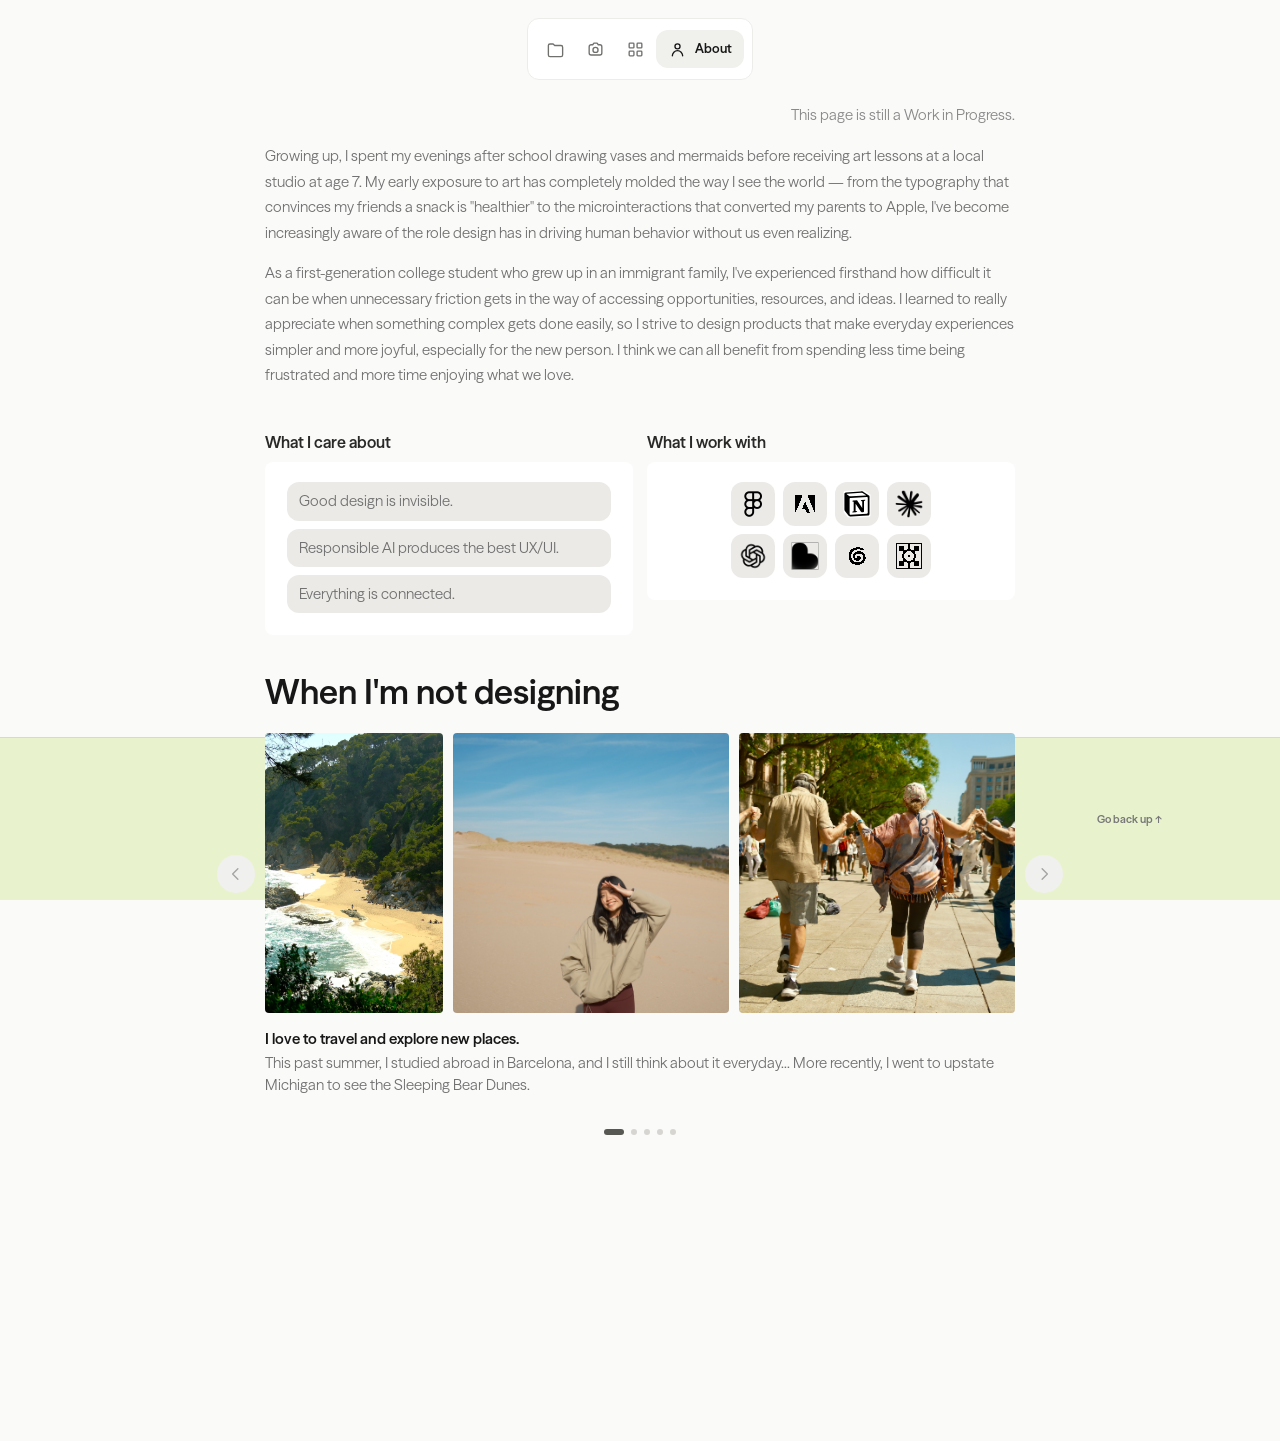
==== commit f1f693d5: "Update portfolio with compressed media" ====
--- a/about/index.html
+++ b/about/index.html
@@ -1,2 +1,2 @@
 <!doctype html>
-<html lang="en"><head><meta charset="utf-8"><meta name="viewport" content="width=device-width,initial-scale=1"><meta name="theme-color" content="#fafaf9"><title>Karen Lin — Portfolio</title><link rel="stylesheet" href="../styles.css?v=20261112-no-side-rails1"></head><body><div id="app"></div><script src="../app.js?v=20261112-no-side-rails1"></script></body></html>
+<html lang="en"><head><meta charset="utf-8"><meta name="viewport" content="width=device-width,initial-scale=1"><meta name="theme-color" content="#fafaf9"><title>Karen Lin — Portfolio</title><link rel="stylesheet" href="../styles.css?v=20261123-footer-navigation24"></head><body><div id="app"></div><script src="../app.js?v=20261123-footer-navigation24"></script></body></html>
--- a/styles.css
+++ b/styles.css
@@ -1,5 +1,5 @@
 @import url('https://fonts.googleapis.com/css2?family=Archivo:wght@400;600;700&family=DM+Mono:wght@400;500&family=Inter:wght@400;500;600;700&family=Roboto+Flex:opsz,wght@8..144,100..1000&display=swap');
-:root{--bg:#fafaf9;--ink:#171717;--muted:#777;--line:#e8e7e4;--accent:#a7c957;--w:840px}*{box-sizing:border-box}html{scroll-behavior:smooth}body{margin:0;background:var(--bg);color:var(--ink);font:16px/1.55 Inter,-apple-system,BlinkMacSystemFont,"Segoe UI",sans-serif}a{color:inherit;text-decoration:none}.nav-wrap{position:sticky;z-index:10;top:18px;display:flex;justify-content:center;margin:18px auto 24px;pointer-events:none}.nav{display:flex;gap:3px;padding:5px;background:#f0f0eeef;border:1px solid #e7e6e3;border-radius:14px;box-shadow:none;pointer-events:auto}.nav a{font:11px 'DM Mono',monospace;display:flex;gap:7px;align-items:center;padding:9px 12px;border-radius:10px;color:#282827}.nav a.active{background:#fff;box-shadow:none}.wrap{width:min(var(--w),calc(100% - 44px));margin:auto}.home-intro{max-width:630px;margin:52px auto 70px}.wordmark{font-size:17px;font-weight:600;letter-spacing:-.05em;margin-bottom:20px}.dots{font:12px 'DM Mono';letter-spacing:.18em;color:#aaa;margin-top:-17px;margin-bottom:15px}.intro{font-size:clamp(26px,5.3vw,42px);line-height:1.3;letter-spacing:-.045em;font-weight:500;margin:0 0 26px}.note{border-left:2px solid #e6e3df;padding-left:12px;color:#888;font-size:14px;line-height:1.55}.note a{text-decoration:underline;text-decoration-style:dotted;text-underline-offset:3px;color:#333}.projects{display:grid;grid-template-columns:1fr 1fr;gap:38px 20px}.card:first-child{grid-column:1/-1}.cover{aspect-ratio:1.43;overflow:hidden;position:relative;border-radius:4px;background:#dededb}.card:first-child .cover{aspect-ratio:1.9}.cover:before,.cover:after{content:"";position:absolute}.cover .mark{position:absolute;inset:0;display:grid;place-items:center;font-size:clamp(35px,7vw,76px);font-weight:700;letter-spacing:-.08em;color:#1118}.cover .label{position:absolute;left:18px;bottom:16px;font:10px 'DM Mono';letter-spacing:.16em;text-transform:uppercase;color:#191919aa}.cover.maize{background:linear-gradient(135deg,#263b5d,#6b83a5)}.cover.maize:before{inset:-30%;background:repeating-linear-gradient(135deg,transparent 0 14px,#182a4680 15px 17px);transform:rotate(-8deg)}.cover.mam{background:#e8e4f0}.cover.mam:before{width:68%;height:65%;left:13%;top:16%;background:#fbfaf8;box-shadow:14px 15px 0 #b9b2ca;border-radius:3px}.cover.mam:after{width:50%;height:7%;left:22%;top:35%;background:linear-gradient(90deg,#363344 55%,transparent 55% 61%,#777 61%);box-shadow:0 24px 0 #bdb9c5,0 47px 0 #d2ced8}.cover.sol{background:linear-gradient(140deg,#e8b777,#f1d9ac)}.cover.sol:before{width:35%;height:70%;left:53%;top:14%;border:8px solid #f6f2e9;border-radius:28px;background:linear-gradient(#303a30 15%,#e9eadb 15% 18%,#f5f0e5 18%);box-shadow:10px 15px 30px #0002}.cover.sol:after{width:40%;height:36%;left:7%;top:28%;border-radius:50%;background:#bd875b}.cover.flow{background:#d9e4ee}.cover.flow:before{inset:12% 8%;background:repeating-linear-gradient(180deg,transparent 0 17px,#ffffffbd 18px 20px);transform:rotate(-7deg)}.cover.flow:after{content:'Read at your own rhythm.';inset:24% 10%;font-size:clamp(22px,4vw,44px);font-weight:600;line-height:1.05;letter-spacing:-.06em;color:#233347}.cover.unity{background:#c8d3c5}.cover.unity:before{width:60%;height:70%;left:9%;top:14%;background:#f4f2eb;box-shadow:30px 18px 0 #deded4}.cover.unity:after{content:'UNITY';left:15%;top:25%;font-size:clamp(32px,5vw,60px);font-weight:700;letter-spacing:-.08em;color:#30372d}.cover.woods{background:#e5dcc5}.cover.woods:before{width:38%;height:62%;left:32%;top:22%;background:#f5eddb;border-radius:28px 28px 55px 55px;box-shadow:14px 18px 28px #0002}.cover.woods:after{content:'WOODS\A & SHRUBS';white-space:pre;text-align:center;left:36%;top:43%;font:500 15px/1.3 'DM Mono';color:#605a45}.card-copy{padding:12px 1px 0}.meta{font:10px 'DM Mono',monospace;text-transform:uppercase;letter-spacing:.04em;color:#777}.card h2{font-size:clamp(19px,2.8vw,25px);line-height:1.2;letter-spacing:-.04em;margin:7px 0 4px;font-weight:600}.card p{font-size:13px;color:#737373;line-height:1.5;margin:0}.card:hover .cover{filter:saturate(1.08);transform:translateY(-2px);transition:.2s}.card .cover{transition:.2s}.connect{margin:94px auto 35px;text-align:center}.connect .tiny{font:10px 'DM Mono';color:#777;text-transform:uppercase;letter-spacing:.1em}.connect h2{font-size:32px;letter-spacing:-.06em;margin:8px 0}.socials{display:flex;justify-content:center;gap:22px;font:11px 'DM Mono';text-transform:uppercase}.back{text-align:center;font:10px 'DM Mono';color:#777;padding:22px 0 34px}.eyebrow{font:10px 'DM Mono';letter-spacing:.13em;text-transform:uppercase;color:#777}.page-head{margin:72px auto 50px;max-width:780px}.page-head h1{font-size:clamp(40px,8vw,76px);line-height:.98;letter-spacing:-.08em;margin:16px 0 18px}.page-head p{font-size:18px;max-width:580px;color:#666}.facts{display:grid;grid-template-columns:repeat(4,1fr);border-top:1px solid var(--line);border-bottom:1px solid var(--line);padding:18px 0;margin-top:32px;gap:16px}.fact b{display:block;font:10px 'DM Mono';color:#777;text-transform:uppercase;margin-bottom:8px}.fact span{font-size:12px}.section{padding:32px 0;border-bottom:1px solid var(--line);display:grid;grid-template-columns:190px 1fr;gap:25px}.section h2{font:11px 'DM Mono';letter-spacing:.1em;text-transform:uppercase;color:#777;margin:5px 0}.section h3{font-size:20px;letter-spacing:-.04em;margin:0 0 8px}.section p{margin:0 0 15px;color:#555;font-size:15px}.section p:last-child{margin-bottom:0}.gallery{display:grid;grid-template-columns:1fr 1fr;gap:14px;margin:35px 0}.tile{min-height:210px;border-radius:3px;background:linear-gradient(145deg,#dce1e6,#a8b3bf);display:grid;place-items:center;text-align:center;padding:20px;color:#293340;font-weight:600;font-size:26px;letter-spacing:-.06em}.tile:nth-child(2){background:linear-gradient(145deg,#e6d9c4,#baa68d)}.tile:nth-child(3){background:linear-gradient(145deg,#e3e5df,#bcc5b6)}.tile:nth-child(4){background:linear-gradient(145deg,#e4dfea,#b8abc8)}.about-grid{display:grid;grid-template-columns:.8fr 1.2fr;gap:40px;margin:48px 0}.portrait{min-height:410px;background:linear-gradient(140deg,#d4cbb9,#77776f 60%,#393c39);display:grid;place-items:end start;padding:15px;color:#fff;font:10px 'DM Mono';letter-spacing:.08em}.bodycopy p{color:#555;font-size:15px;margin:0 0 20px}.chips{display:flex;flex-wrap:wrap;gap:7px;margin:24px 0}.chips span{border:1px solid var(--line);border-radius:99px;padding:6px 10px;color:#666;font:10px 'DM Mono'}.listline{padding:18px 0;border-top:1px solid var(--line);display:flex;justify-content:space-between;gap:20px}.listline b{font-size:14px}.listline span{font-size:12px;color:#777;text-align:right}.next-links{display:flex;justify-content:space-between;margin:46px 0}.next-links a{width:48%;border-top:1px solid var(--line);padding-top:12px}.next-links small{display:block;font:10px 'DM Mono';color:#777;margin-bottom:8px}.next-links b{font-size:18px;letter-spacing:-.04em}.footer{border-top:1px solid var(--line);padding:12px 22px 20px;text-align:center;color:#aaa;font:9px 'DM Mono';letter-spacing:.06em}
+:root{--bg:#fafaf9;--ink:#171717;--muted:#777;--line:#e8e7e4;--accent:#a7c957;--w:840px}*{box-sizing:border-box}html{scroll-behavior:smooth}body{margin:0;background:var(--bg);color:var(--ink);font:16px/1.55 'Season Sans',Arial,sans-serif}a{color:inherit;text-decoration:none}.nav-wrap{position:sticky;z-index:10;top:18px;display:flex;justify-content:center;margin:18px auto 24px;pointer-events:none}.nav{display:flex;gap:3px;padding:5px;background:#f0f0eeef;border:1px solid #e7e6e3;border-radius:14px;box-shadow:none;pointer-events:auto}.nav a{font:11px 'Season Sans',monospace;display:flex;gap:7px;align-items:center;padding:9px 12px;border-radius:10px;color:#282827}.wrap{width:min(var(--w),calc(100% - 44px));margin:auto}.home-intro{max-width:630px;margin:52px auto 70px}.wordmark{font-size:17px;font-weight:600;letter-spacing:-.05em;margin-bottom:20px}.dots{font:12px 'Season Sans';letter-spacing:.18em;color:#aaa;margin-top:-17px;margin-bottom:15px}.intro{font-size:clamp(26px,5.3vw,42px);line-height:1.3;letter-spacing:-.045em;font-weight:500;margin:0 0 26px}.note{border-left:2px solid #e6e3df;padding-left:12px;color:#888;font-size:14px;line-height:1.55}.note a{text-decoration:underline;text-decoration-style:dotted;text-underline-offset:3px;color:#333}.projects{display:grid;grid-template-columns:1fr 1fr;gap:38px 20px}.card:first-child{grid-column:1/-1}.cover{aspect-ratio:1.43;overflow:hidden;position:relative;border-radius:4px;background:#dededb}.card:first-child .cover{aspect-ratio:1.9}.cover:before,.cover:after{content:"";position:absolute}.cover .mark{position:absolute;inset:0;display:grid;place-items:center;font-size:clamp(35px,7vw,76px);font-weight:700;letter-spacing:-.08em;color:#1118}.cover .label{position:absolute;left:18px;bottom:16px;font:10px 'Season Sans';letter-spacing:.16em;text-transform:uppercase;color:#191919aa}.cover.maize{background:linear-gradient(135deg,#263b5d,#6b83a5)}.cover.maize:before{inset:-30%;background:repeating-linear-gradient(135deg,transparent 0 14px,#182a4680 15px 17px);transform:rotate(-8deg)}.cover.mam{background:#e8e4f0}.cover.mam:before{width:68%;height:65%;left:13%;top:16%;background:#fbfaf8;box-shadow:14px 15px 0 #b9b2ca;border-radius:3px}.cover.mam:after{width:50%;height:7%;left:22%;top:35%;background:linear-gradient(90deg,#363344 55%,transparent 55% 61%,#777 61%);box-shadow:0 24px 0 #bdb9c5,0 47px 0 #d2ced8}.cover.sol{background:linear-gradient(140deg,#e8b777,#f1d9ac)}.cover.sol:before{width:35%;height:70%;left:53%;top:14%;border:8px solid #f6f2e9;border-radius:28px;background:linear-gradient(#303a30 15%,#e9eadb 15% 18%,#f5f0e5 18%);box-shadow:10px 15px 30px #0002}.cover.sol:after{width:40%;height:36%;left:7%;top:28%;border-radius:50%;background:#bd875b}.cover.flow{background:#d9e4ee}.cover.flow:before{inset:12% 8%;background:repeating-linear-gradient(180deg,transparent 0 17px,#ffffffbd 18px 20px);transform:rotate(-7deg)}.cover.flow:after{content:'Read at your own rhythm.';inset:24% 10%;font-size:clamp(22px,4vw,44px);font-weight:600;line-height:1.05;letter-spacing:-.06em;color:#233347}.cover.unity{background:#c8d3c5}.cover.unity:before{width:60%;height:70%;left:9%;top:14%;background:#f4f2eb;box-shadow:30px 18px 0 #deded4}.cover.unity:after{content:'UNITY';left:15%;top:25%;font-size:clamp(32px,5vw,60px);font-weight:700;letter-spacing:-.08em;color:#30372d}.cover.woods{background:#e5dcc5}.cover.woods:before{width:38%;height:62%;left:32%;top:22%;background:#f5eddb;border-radius:28px 28px 55px 55px;box-shadow:14px 18px 28px #0002}.cover.woods:after{content:'WOODS\A & SHRUBS';white-space:pre;text-align:center;left:36%;top:43%;font:500 15px/1.3 'Season Sans';color:#605a45}.card-copy{padding:12px 1px 0}.meta{font:10px 'Season Sans',monospace;text-transform:uppercase;letter-spacing:.04em;color:#777}.card h2{font-size:clamp(19px,2.8vw,25px);line-height:1.2;letter-spacing:-.04em;margin:7px 0 4px;font-weight:600}.card p{font-size:13px;color:#737373;line-height:1.5;margin:0}.card:hover .cover{filter:saturate(1.08);transform:translateY(-2px);transition:.2s}.card .cover{transition:.2s}.connect{margin:94px auto 35px;text-align:center}.connect .tiny{font:10px 'Season Sans';color:#777;text-transform:uppercase;letter-spacing:.1em}.connect h2{font-size:32px;letter-spacing:-.06em;margin:8px 0}.socials{display:flex;justify-content:center;gap:22px;font:11px 'Season Sans';text-transform:uppercase}.back{text-align:center;font:10px 'Season Sans';color:#777;padding:22px 0 34px}.eyebrow{font:10px 'Season Sans';letter-spacing:.13em;text-transform:uppercase;color:#777}.page-head{margin:72px auto 50px;max-width:780px}.page-head h1{font-size:clamp(40px,8vw,76px);line-height:.98;letter-spacing:-.08em;margin:16px 0 18px}.page-head p{font-size:18px;max-width:580px;color:#666}.facts{display:grid;grid-template-columns:repeat(4,1fr);border-top:1px solid var(--line);border-bottom:1px solid var(--line);padding:18px 0;margin-top:32px;gap:16px}.fact b{display:block;font:10px 'Season Sans';color:#777;text-transform:uppercase;margin-bottom:8px}.fact span{font-size:12px}.section{padding:32px 0;border-bottom:1px solid var(--line);display:grid;grid-template-columns:190px 1fr;gap:25px}.section h2{font:11px 'Season Sans';letter-spacing:.1em;text-transform:uppercase;color:#777;margin:5px 0}.section h3{font-size:20px;letter-spacing:-.04em;margin:0 0 8px}.section p{margin:0 0 15px;color:#555;font-size:15px}.section p:last-child{margin-bottom:0}.gallery{display:grid;grid-template-columns:1fr 1fr;gap:14px;margin:35px 0}.tile{min-height:210px;border-radius:3px;background:linear-gradient(145deg,#dce1e6,#a8b3bf);display:grid;place-items:center;text-align:center;padding:20px;color:#293340;font-weight:600;font-size:26px;letter-spacing:-.06em}.tile:nth-child(2){background:linear-gradient(145deg,#e6d9c4,#baa68d)}.tile:nth-child(3){background:linear-gradient(145deg,#e3e5df,#bcc5b6)}.tile:nth-child(4){background:linear-gradient(145deg,#e4dfea,#b8abc8)}.about-grid{display:grid;grid-template-columns:.8fr 1.2fr;gap:40px;margin:48px 0}.portrait{min-height:410px;background:linear-gradient(140deg,#d4cbb9,#77776f 60%,#393c39);display:grid;place-items:end start;padding:15px;color:#fff;font:10px 'Season Sans';letter-spacing:.08em}.bodycopy p{color:#555;font-size:15px;margin:0 0 20px}.chips{display:flex;flex-wrap:wrap;gap:7px;margin:24px 0}.chips span{border:1px solid var(--line);border-radius:99px;padding:6px 10px;color:#666;font:10px 'Season Sans'}.listline{padding:18px 0;border-top:1px solid var(--line);display:flex;justify-content:space-between;gap:20px}.listline b{font-size:14px}.listline span{font-size:12px;color:#777;text-align:right}.next-links{display:flex;justify-content:space-between;margin:46px 0}.next-links a{width:48%;border-top:1px solid var(--line);padding-top:12px}.next-links small{display:block;font:10px 'Season Sans';color:#777;margin-bottom:8px}.next-links b{font-size:18px;letter-spacing:-.04em}.footer{border-top:1px solid var(--line);padding:12px 22px 20px;text-align:center;color:#aaa;font:9px 'Season Sans';letter-spacing:.06em}
 @media(max-width:650px){.wrap{width:calc(100% - 40px)}.home-intro{margin:40px auto 55px}.projects{grid-template-columns:1fr;gap:35px}.card:first-child{grid-column:auto}.card:first-child .cover,.cover{aspect-ratio:1.43}.facts{grid-template-columns:1fr 1fr}.section{grid-template-columns:1fr;gap:9px;padding:24px 0}.about-grid{grid-template-columns:1fr;gap:24px}.portrait{min-height:330px}.page-head{margin:52px auto 36px}.socials{gap:14px;font-size:10px}.gallery{gap:8px}.tile{min-height:140px;font-size:20px}}
 
 /* Neutral placeholders for artwork and photography not included with the source site. */
@@ -16,22 +16,22 @@
 .mam-case-hero .mam-case-cover-image,.mam-case-hero .mam-case-cover-video{position:absolute;inset:0;width:100%;height:100%;object-fit:cover;object-position:center center;transform:scale(1.2);border:0}
 .mam-case-hero .mam-case-cover-image{z-index:0}
 .mam-case-hero .mam-case-cover-video{z-index:1}
-.case-hero .placeholder-tag,.media-placeholder span{font:10px 'DM Mono',monospace;letter-spacing:.12em;color:#8a8a88;text-transform:uppercase}
+.case-hero .placeholder-tag,.media-placeholder span{font:10px 'Season Sans',monospace;letter-spacing:.12em;color:#8a8a88;text-transform:uppercase}
 .case-wrap{--w:1000px}
 .case-intro{padding:0 0 24px}
-.case-intro h1{max-width:940px;font-size:clamp(34px,5.5vw,60px);line-height:1.08;letter-spacing:-.065em;margin:10px 0 26px;font-weight:600}
-.case-intro .eyebrow{font:14px Inter,sans-serif;color:#333;letter-spacing:0;text-transform:none}
+.case-intro h1{max-width:940px;font-size:clamp(29px,calc(5.5vw - 5px),55px);line-height:1.08;letter-spacing:-.065em;margin:10px 0 26px;font-weight:600}
+.case-intro .eyebrow{font:14px 'Season Sans',Arial,sans-serif;color:#333;letter-spacing:0;text-transform:none}
 .case-intro .facts{grid-template-columns:.8fr 1fr 1.1fr 2fr;align-items:start;margin-top:28px;gap:28px}
 .case-intro .fact span{display:block;line-height:1.55;color:#444}
 .case-quote{margin:30px auto 60px;max-width:820px;text-align:center;font-size:clamp(18px,2.6vw,26px);line-height:1.5;letter-spacing:-.03em;font-weight:500}
 .case-section{display:grid;grid-template-columns:170px minmax(0,1fr);gap:30px;padding:42px 0;border-top:1px solid var(--line)}
-.case-label{font:11px 'DM Mono',monospace;letter-spacing:.1em;color:#777;text-transform:uppercase;padding-top:6px}
+.case-label{font:11px 'Season Sans',monospace;letter-spacing:.1em;color:#777;text-transform:uppercase;padding-top:6px}
 .case-content{max-width:760px}
-.case-content h2{font-size:clamp(23px,3.2vw,36px);line-height:1.16;letter-spacing:-.05em;margin:0 0 14px;font-weight:600}
+.case-content h2{font-size:clamp(21px,calc(3.2vw - 2px),34px);line-height:1.16;letter-spacing:-.05em;margin:0 0 14px;font-weight:600}
 .case-content p{font-size:16px;line-height:1.7;color:#555;margin:0 0 24px;max-width:730px}
 .case-content p:last-child{margin-bottom:0}
 .feature-row{padding-top:32px;padding-bottom:42px}
-.feature-row .case-content h2{font-size:25px}
+.feature-row .case-content h2{font-size:23px}
 .media-placeholder{width:100%;aspect-ratio:1.85;background:#e7e7e5;display:grid;place-items:center;margin-top:24px}
 @media(max-width:700px){.case-hero{aspect-ratio:1.3;margin-bottom:36px}.case-intro .case-hero.mam-case-hero{width:100%;margin-left:0}.case-wrap{width:calc(100% - 40px)}.case-intro .facts{grid-template-columns:1fr 1fr;gap:20px}.case-section{grid-template-columns:1fr;gap:10px;padding:28px 0}.case-quote{margin:20px auto 38px}.case-content p{font-size:15px}}
 .play-projects{margin:72px 0 20px}.play-projects>h2{font-size:clamp(28px,5vw,44px);letter-spacing:-.06em;margin:10px 0 28px}.play-projects .projects{margin-top:24px}
@@ -69,7 +69,7 @@
   .home-projects .card-copy{padding-top:9px}
   .home-projects .card h2{font-size:clamp(17px,2vw,22px);margin:5px 0 3px}
   .home-projects .card p{font-size:12px;line-height:1.4}
-  .home-footer{display:flex;align-items:center;justify-content:center;gap:22px;padding-top:4px;font:9px 'DM Mono',monospace;letter-spacing:.08em;color:#888}
+  .home-footer{display:flex;align-items:center;justify-content:center;gap:22px;padding-top:4px;font:9px 'Season Sans',monospace;letter-spacing:.08em;color:#888}
   .home-footer a:hover{color:#222}
 }
 @media(max-width:700px),(max-height:649px){
@@ -77,7 +77,7 @@
   .home-intro{margin:64px auto 46px}
   .home-projects{grid-template-columns:1fr}
   .home-projects .card:first-child{grid-column:auto}
-  .home-footer{display:flex;justify-content:center;gap:18px;padding:30px 0;font:9px 'DM Mono',monospace;color:#888}
+  .home-footer{display:flex;justify-content:center;gap:18px;padding:30px 0;font:9px 'Season Sans',monospace;color:#888}
 }
 
 /* Fixed-frame portfolio home: the featured work scrolls inside the viewport. */
@@ -86,7 +86,7 @@
 .home-nav{z-index:5;top:28px;left:32px}
 .home-nav .nav{flex-direction:row;gap:2px;padding:5px}
 .home-nav .nav a{min-width:78px}
-.visitor-trigger{position:fixed;z-index:5;top:28px;right:32px;border:1px solid var(--accent);border-radius:6px;background:#fff;color:var(--accent);padding:13px 20px;font:500 14px Inter, sans-serif;cursor:pointer;transition:background .18s,color .18s}
+.visitor-trigger{position:fixed;z-index:5;top:28px;right:32px;border:1px solid var(--accent);border-radius:6px;background:#fff;color:var(--accent);padding:13px 20px;font:500 14px 'Season Sans',Arial,sans-serif;cursor:pointer;transition:background .18s,color .18s}
 .visitor-trigger span{padding-left:12px}
 .visitor-trigger:hover{background:color-mix(in srgb,var(--accent) 12%,white);color:var(--accent)}
 .home-projects{position:absolute;inset:0 auto 0 50%;height:100svh;transform:translateX(-50%);width:min(670px,42vw);min-width:420px;display:flex;flex-direction:column;gap:52px;margin:0;padding:120px 10px 170px;overflow-y:auto;overscroll-behavior:contain;scrollbar-width:thin;scrollbar-color:#dedbd7 transparent}
@@ -125,7 +125,7 @@
 .mailbox-art .mailbox-flag{stroke:var(--accent)}
 .mailbox-dialog[open] .mailbox-letter{animation:letter-pop .55s ease-out both}
 @keyframes letter-pop{from{transform:translateY(15px)}to{transform:translateY(-4px)}}
-.mailbox-kicker{font:10px 'DM Mono',monospace;text-transform:uppercase;letter-spacing:.13em;color:var(--accent);margin:0 0 8px}
+.mailbox-kicker{font:10px 'Season Sans',monospace;text-transform:uppercase;letter-spacing:.13em;color:var(--accent);margin:0 0 8px}
 .mailbox-dialog h2{font-size:32px;letter-spacing:-.06em;margin:0 0 12px}
 .mailbox-dialog>p:not(.mailbox-kicker){font-size:15px;line-height:1.6;color:#666;margin:0 0 20px}
 .mailbox-email{display:inline-flex;gap:10px;border-bottom:1px solid var(--accent);padding-bottom:3px;color:var(--accent);font-size:14px}
@@ -161,10 +161,10 @@
 @media(max-height:700px) and (min-width:951px){.home-projects{padding-top:90px;padding-bottom:118px;gap:34px}.home-overview{bottom:34px}.home-overview p{font-size:13px}.home-signature{margin-bottom:10px}.home-weather{bottom:20px}}
 
 /* Site typography: Opening Hours Sans for reading text, Archivo Bold for labels. */
-@font-face{font-family:'Opening Hours Sans';src:url('./assets/fonts/OpeningHoursSans-Regular.woff2') format('woff2');font-style:normal;font-weight:400;font-display:swap}
-@font-face{font-family:'Archivo';src:url('./assets/fonts/Archivo-Bold.ttf') format('truetype');font-style:normal;font-weight:700;font-display:swap}
-body,button,input,textarea,select{font-family:'Opening Hours Sans',Arial,sans-serif}
-.nav a,.eyebrow,.meta,.fact b,.section h2,.case-label,.case-hero .placeholder-tag,.media-placeholder span,.cover .label,.home-weather,.visitor-trigger,.mailbox-kicker,.home-footer,.back,.chips span,.listline b,.listline span,.case-intro .eyebrow{font-family:'Archivo',Arial,sans-serif;font-weight:700}
+@font-face{font-family:'Season Sans';src:url('./assets/fonts/OpeningHoursSans-Regular.woff2') format('woff2');font-style:normal;font-weight:400;font-display:swap}
+@font-face{font-family:'Season Sans';src:url('./assets/fonts/Archivo-Bold.ttf') format('truetype');font-style:normal;font-weight:700;font-display:swap}
+body,button,input,textarea,select{font-family:'Season Sans',Arial,sans-serif}
+.nav a,.eyebrow,.meta,.fact b,.section h2,.case-label,.case-hero .placeholder-tag,.media-placeholder span,.cover .label,.home-weather,.visitor-trigger,.mailbox-kicker,.home-footer,.back,.chips span,.listline b,.listline span,.case-intro .eyebrow{font-family:'Season Sans',Arial,sans-serif;font-weight:700}
 
 /* Home work list: scroll vertically through four full-width landscape projects. */
 .home-projects{left:44.3%;transform:none;width:min(900px,49vw);display:flex;flex-direction:column;align-content:initial;gap:38px;padding:120px 0 150px;overflow-x:hidden;overflow-y:auto;scrollbar-width:none;-ms-overflow-style:none}
@@ -199,12 +199,12 @@
 .case-section{grid-template-columns:minmax(0,.85fr) minmax(0,1.15fr);gap:48px}
 .case-heading{display:flex;flex-direction:column;align-items:flex-start;gap:14px}
 .case-heading .case-label{padding-top:0}
-.case-heading h2{font-size:clamp(22px,2.5vw,30px);line-height:1.16;margin:0;font-weight:500;white-space:pre-line}
+.case-heading h2{font-size:clamp(20px,calc(2.5vw - 2px),28px);line-height:1.16;margin:0;font-weight:500;white-space:pre-line}
 .case-content{max-width:none}
 .case-content p{max-width:none}
 .media-placeholder span{white-space:pre-line}
 .media-placeholder span{text-transform:none}
-@media(max-width:700px){.case-section{grid-template-columns:1fr;gap:18px}.case-heading{gap:8px}.case-heading h2{font-size:27px}}
+@media(max-width:700px){.case-section{grid-template-columns:1fr;gap:18px}.case-heading{gap:8px}.case-heading h2{font-size:25px}}
 .solution-scroll-story{grid-column:1/-1;display:block;margin-top:32px}
 .solution-scroll-steps{min-width:0;display:grid;grid-template-columns:1fr;gap:24px}
 .solution-scroll-step{min-height:0;display:grid;grid-template-columns:minmax(0,.85fr) minmax(0,1.15fr);gap:48px;align-items:center;padding:0;opacity:1;transition:none}
@@ -251,7 +251,8 @@
 @media(max-width:950px){.nav-wrap,.home-nav{top:18px;left:14px}}
 .home-overview p{font-size:17px}
 .home-projects .card h2{font-weight:700}
-.home-projects .card h2,.home-projects .card:first-child h2{font-size:clamp(20px,2.1vw,29px)}
+.home-projects .card h2,.home-projects .card:first-child h2{font-size:clamp(18px,calc(2.1vw - 2px),27px)}
+@media(max-width:560px){.home-projects .card h2,.home-projects .card:first-child h2{font-size:18px}}
 @media(max-width:950px){.home-signature{font-size:17px}.home-overview p{font-size:13px}}
 .home-overview{top:50%;bottom:auto;transform:translateY(-50%)}
 .home-signature #home-role{display:inline-block;white-space:nowrap}
@@ -266,7 +267,7 @@
 }
 .home-projects{padding-top:28px}
 @media(max-width:560px){.home-projects{padding-top:350px}}
-.home-weather,.home-weather strong,.home-weather span{font-family:'Opening Hours Sans',Arial,sans-serif;font-weight:300}
+.home-weather,.home-weather strong,.home-weather span{font-family:'Season Sans',Arial,sans-serif;font-weight:300}
 #home-role::after{content:"";display:inline-block;width:1px;height:.9em;margin-left:3px;vertical-align:-.08em;background:currentColor;animation:role-caret-blink .9s steps(2,start) infinite}
 @keyframes role-caret-blink{to{visibility:hidden}}
 @media(prefers-reduced-motion:reduce){#home-role::after{animation:none}}
@@ -277,13 +278,10 @@
 .home-projects .cover.mam .mark,.home-projects .cover.mam .label{display:none}
 .home-projects .cover.maize{isolation:isolate;background:#fff}
 .home-projects .cover.maize:before{display:block;z-index:0;inset:-16px;background:radial-gradient(ellipse at 17% 52%,rgba(183,124,53,.95) 0,rgba(183,124,53,0) 35%),radial-gradient(ellipse at 72% 30%,rgba(106,70,65,.95) 0,rgba(106,70,65,0) 42%),radial-gradient(ellipse at 52% 82%,rgba(97,125,70,.9) 0,rgba(97,125,70,0) 38%),radial-gradient(ellipse at 65% 8%,rgba(117,196,237,.95) 0,rgba(117,196,237,0) 36%),linear-gradient(135deg,#778b92,#c4a986 52%,#465660);filter:blur(12px)}
-.home-projects .cover.maize .maizebus-cover-video,.home-projects .cover.maize .maizebus-cover-poster{position:absolute;z-index:1;top:50%;left:50%;width:100%;height:100%;transform:translate(-50%,-50%);object-fit:contain;object-position:center;border:0;outline:0;box-shadow:none}
+.home-projects .cover.maize .maizebus-cover-video{position:absolute;z-index:1;top:50%;left:50%;width:100%;height:100%;transform:translate(-50%,-50%);object-fit:contain;object-position:center;border:0;outline:0;box-shadow:none}
 .home-projects .cover.maize .maizebus-cover-video{display:block;opacity:0;transition:opacity .25s ease}
-.home-projects .cover.maize .maizebus-cover-poster{z-index:2;opacity:1;transition:opacity .25s ease}
-.home-projects .cover.maize .maizebus-cover-poster[data-ready=true]{opacity:1}
 .home-projects .card:hover .cover.maize .maizebus-cover-video,.home-projects .card:focus-within .cover.maize .maizebus-cover-video{opacity:1}
-.home-projects .card:hover .cover.maize .maizebus-cover-poster,.home-projects .card:focus-within .cover.maize .maizebus-cover-poster{opacity:0}
-.maizebus-cover-keyed{position:absolute;z-index:3;top:50%;left:50%;width:100%;height:100%;transform:translate(-50%,-50%);object-fit:contain;opacity:0;pointer-events:none;transition:opacity .25s ease}
+.maizebus-cover-keyed{position:absolute;z-index:3;top:50%;left:50%;width:100%;height:100%;transform:translate(-50%,-50%);object-fit:contain;opacity:1;pointer-events:none;transition:opacity .25s ease}
 .home-projects .card:hover .cover.maize.has-keyed-maize-video .maizebus-cover-video,.home-projects .card:focus-within .cover.maize.has-keyed-maize-video .maizebus-cover-video{opacity:0}
 .home-projects .card:hover .cover.maize .maizebus-cover-keyed,.home-projects .card:focus-within .cover.maize .maizebus-cover-keyed{opacity:1}
 .home-projects .cover.maize .mark,.home-projects .cover.maize .label{transition:opacity .25s ease}
@@ -332,14 +330,14 @@
 .case-toc-link:hover,.case-toc-link.active{color:var(--ink)}
 .case-toc-link.active{border-left-color:var(--accent);font-weight:600}
 @media(min-width:1051px){.case-page .case-wrap{width:min(1000px,calc(100vw - 230px));margin-left:max(210px,calc((100vw - min(1000px,100vw - 230px) + 190px)/2));margin-right:auto}}
-.case-toc-back{align-self:flex-start;margin:0 0 24px 11px;padding:0;border:0;background:transparent;color:#85898b;font:11px 'DM Mono',monospace;cursor:pointer;transition:color .18s ease}
+.case-toc-back{align-self:flex-start;margin:0 0 24px 11px;padding:0;border:0;background:transparent;color:#85898b;font:11px 'Season Sans',monospace;cursor:pointer;transition:color .18s ease}
 .case-toc-back:hover{color:var(--ink)}
 .connect-footer{position:fixed;z-index:9;right:0;bottom:0;left:0;width:100%;border-top:1px solid #d1e3a7;background:rgba(232,243,205,.96);backdrop-filter:blur(14px);-webkit-backdrop-filter:blur(14px)}
 .connect-footer-inner{width:min(1100px,100%);min-height:130px;margin:0 auto;padding:18px 28px;display:grid;grid-template-columns:minmax(0,1fr) auto;align-items:center;gap:28px}
 .connect-footer .connect{margin:0;text-align:center}
 .connect-footer .connect h2{font-size:28px;margin:4px 0 8px}
 .connect-footer .socials{gap:22px}
-.back-to-top{align-self:center;white-space:nowrap;color:#777;font:600 11px 'DM Mono',monospace}
+.back-to-top{align-self:center;white-space:nowrap;color:#777;font:600 11px 'Season Sans',monospace}
 .back-to-top:hover{color:var(--ink)}
 .case-page{padding-bottom:150px}
 @media(max-width:650px){.connect-footer-inner{min-height:110px;padding:14px 18px;grid-template-columns:1fr auto;gap:12px}.connect-footer .connect h2{font-size:22px}.connect-footer .socials{gap:12px;font-size:9px}.back-to-top{font-size:9px}.case-page{padding-bottom:125px}}
@@ -385,7 +383,7 @@
 .play-book-ring{position:absolute;top:18px;left:var(--ring-position);width:15px;height:29px;transform:translate(-50%,-50%);border:3px solid #777b7d;border-radius:50%;background:linear-gradient(90deg,#676b6d,#f0f1ef 30%,#85898b 57%,#fff 82%,#65696b);box-shadow:1px 2px 2px #0005,inset 0 0 2px #fff}
 .play-book-controls{display:flex;align-items:center;justify-content:center;gap:18px;margin:0 auto 56px}
 .play-book-control{position:static;width:34px;height:34px;font-size:18px}
-.play-book-counter{min-width:64px;text-align:center;color:#77766f;font:10px 'DM Mono',monospace;letter-spacing:.12em}
+.play-book-counter{min-width:64px;text-align:center;color:#77766f;font:10px 'Season Sans',monospace;letter-spacing:.12em}
 @media(max-width:700px){.play-book{height:min(58svh,620px);min-height:340px}.play-book-hint{font-size:11px}.play-book-binding{right:7px;left:7px}.play-book-ring{height:24px;width:13px}}
 @media(prefers-reduced-motion:reduce){.play-book-sheet{transition:none}}
 
@@ -416,7 +414,7 @@
 
 /* Restore the Play page's browsable photo, art, and project collections. */
 .play-main .play-gallery-tabs{margin-bottom:22px}
-.play-main .play-gallery-tabs button{font:600 13px Inter,Arial,sans-serif;cursor:pointer}
+.play-main .play-gallery-tabs button{font:600 13px 'Season Sans',Arial,sans-serif;cursor:pointer}
 .play-main .play-gallery-tabs button:focus-visible{outline:2px solid #171717;outline-offset:3px}
 .play-main [role="tabpanel"][hidden]{display:none!important}
 .play-main .play-photo-panel>h1,.play-main .play-art-panel>h1,.play-main .play-projects>h1{margin:28px 0 8px;font-size:clamp(34px,5vw,52px);font-weight:500;line-height:1.05;letter-spacing:-.07em}
@@ -435,7 +433,7 @@
 .process-gallery{width:100%}
 .process-tabs{position:relative;display:flex;flex-wrap:wrap;gap:6px;align-items:center;overflow:visible;width:fit-content;max-width:100%;box-sizing:border-box;padding:5px;border:0;border-radius:999px;background:#eeefeb;margin:0 0 18px}
 .process-tab-indicator{position:absolute;z-index:0;left:0;top:0;border-radius:999px;background:var(--accent);pointer-events:none;transition:transform .32s cubic-bezier(.2,.75,.25,1),width .22s ease,height .22s ease}
-.process-tabs [role="tab"]{position:relative;z-index:1;flex:0 0 auto;padding:7px 13px;border:1px solid var(--accent);border-radius:999px;background:transparent;color:#454a37;font:600 12px Inter,Arial,sans-serif;cursor:pointer;transition:color .18s ease,border-color .18s ease,background .18s ease}
+.process-tabs [role="tab"]{position:relative;z-index:1;flex:0 0 auto;padding:7px 13px;border:1px solid var(--accent);border-radius:999px;background:transparent;color:#454a37;font:600 12px 'Season Sans',Arial,sans-serif;cursor:pointer;transition:color .18s ease,border-color .18s ease,background .18s ease}
 .process-tabs [role="tab"]:hover{color:var(--ink);background:#f0f5e2}
 .process-tabs [role="tab"][aria-selected="true"]{color:var(--ink);border-color:transparent;background:transparent}
 .process-tabs [role="tab"]:focus-visible{outline:2px solid var(--accent);outline-offset:4px}
@@ -452,21 +450,6 @@
 @media(max-width:700px){.process-tabs{gap:6px;border-radius:20px}.process-tabs [role="tab"]{font-size:11px}.process-figure figcaption{font-size:11px}}
 @media(prefers-reduced-motion:reduce){.process-tab-indicator{transition:none}.process-tab-panel.is-entering{animation:none}}
 
-body.lightbox-open{overflow:hidden}
-.image-lightbox[hidden]{display:none}
-.image-lightbox{position:fixed;z-index:1000;inset:0;display:grid;place-items:center;padding:64px 5vw 32px;background:rgba(16,18,18,.9);opacity:0;visibility:hidden;pointer-events:none;transition:opacity .32s ease,visibility .32s ease}
-.image-lightbox.is-open{opacity:1;visibility:visible;pointer-events:auto}
-.image-lightbox figure{display:flex;flex-direction:column;align-items:center;gap:12px;max-width:100%;max-height:100%;margin:0;transform:translateY(10px) scale(.985);transition:transform .32s cubic-bezier(.2,.75,.25,1)}
-.image-lightbox.is-open figure{transform:translateY(0) scale(1)}
-.image-lightbox figure img{display:block;width:auto;height:auto;max-width:min(90vw,1500px);max-height:calc(100vh - 128px);object-fit:contain;border:0;border-radius:5px;box-shadow:0 18px 70px #0005}
-.image-lightbox figcaption{max-width:min(90vw,1100px);color:#f4f4f1;font-size:13px;line-height:1.5;text-align:center}
-.image-lightbox-close{position:absolute;top:20px;right:24px;width:42px;height:42px;border:1px solid #ffffff66;border-radius:50%;background:#ffffff12;color:#fff;font:300 28px/1 Arial,sans-serif;cursor:pointer;transition:background .2s ease,transform .2s ease}
-.image-lightbox-close:hover{background:#ffffff2b;transform:scale(1.04)}
-.image-lightbox-close:focus-visible{outline:2px solid var(--accent);outline-offset:3px}
-.lightbox-trigger{cursor:zoom-in}
-@media(max-width:700px){.image-lightbox{padding:60px 16px 24px}.image-lightbox figure img{max-width:calc(100vw - 32px);max-height:calc(100vh - 120px)}.image-lightbox-close{top:12px;right:14px}}
-@media(prefers-reduced-motion:reduce){.image-lightbox,.image-lightbox figure,.image-lightbox-close{transition:none}}
-
 .process-groups{display:grid;gap:42px}
 .process-group-title{margin:0 0 14px;font-size:18px;line-height:1.2;font-weight:600;letter-spacing:-.03em}
 @media(max-width:700px){.process-groups{gap:32px}.process-group-title{font-size:17px}}
@@ -479,10 +462,10 @@
 .feature-comparison{display:grid;grid-template-columns:1fr 1fr;gap:10px;align-items:start}
 .feature-before-phones{display:grid;grid-template-columns:repeat(3,minmax(0,1fr));gap:6px;align-items:start}
 .feature-before-phones .media-placeholder,.feature-after-screen{display:block;width:100%;aspect-ratio:.58;margin:0}
-.feature-visual-label{display:block;margin-top:8px;font:12px/1.3 Inter,-apple-system,BlinkMacSystemFont,"Segoe UI",sans-serif;color:#555}
+.feature-visual-label{display:block;margin-top:8px;font:12px/1.3 'Season Sans',Arial,sans-serif;color:#555}
 .feature-after .feature-visual-label{text-align:right}
 .feature-copy h2{font-size:25px;line-height:1.16;letter-spacing:-.05em;margin:0 0 14px;font-weight:500}
-.feature-copy p{font-size:16px;line-height:1.7;color:#555;margin:0 0 18px}
+.feature-copy p{font-size:15px;line-height:1.7;color:#707070;margin:0 0 18px}
 .feature-copy p:last-child{margin-bottom:0}
 @media(max-width:700px){.feature-row{grid-template-columns:1fr;gap:20px;padding:18px 0 36px}.feature-copy h2{font-size:24px}.feature-copy p{font-size:15px}}
 .feature-after-video-wrap{position:relative;display:block;width:100%;max-width:100%;min-width:0;aspect-ratio:.56;height:auto;overflow:hidden;border:4px solid #151515;border-radius:24px;background:#151515;box-shadow:inset 0 0 0 1px #777;box-sizing:border-box}
@@ -502,7 +485,7 @@
 .play-book-paper{position:relative;min-height:0;overflow:hidden;border:1px solid #deddd7;background:radial-gradient(ellipse at 54% 8%,#fffefa 0,transparent 58%),linear-gradient(115deg,#fbfaf6 0%,#f6f5f0 55%,#f1f0eb 100%);box-shadow:inset 0 1px 0 #fff,inset 8px 0 16px #bcbab018,0 1px 1px #0001}
 .play-book-paper-top{border-radius:4px 4px 0 0;border-bottom:0}
 .play-book-paper-bottom{border-radius:0 0 4px 4px;border-top:0;background:radial-gradient(ellipse at 45% 90%,#fffefa 0,transparent 58%),linear-gradient(245deg,#fbfaf6 0%,#f6f5f0 55%,#f1f0eb 100%)}
-.play-book-page-number{position:absolute;color:#77766f;font:10px 'DM Mono',monospace;letter-spacing:.18em}
+.play-book-page-number{position:absolute;color:#77766f;font:10px 'Season Sans',monospace;letter-spacing:.18em}
 .play-book-paper-top .play-book-page-number{top:22px;left:26px}
 .play-book-paper-bottom .play-book-page-number{right:26px;bottom:22px}
 .play-book-binding{position:absolute;z-index:4;top:50%;left:8px;right:8px;height:54px;transform:translateY(-50%);pointer-events:none}
@@ -510,7 +493,7 @@
 .play-book-rail-top{top:0}.play-book-rail-bottom{bottom:0}
 .play-book-rail::after{content:"";position:absolute;inset:0;background:radial-gradient(circle at 6% 50%,#8c8b85 0 3px,#deddd7 4px 6px,transparent 7px),radial-gradient(circle at 25% 50%,#8c8b85 0 3px,#deddd7 4px 6px,transparent 7px),radial-gradient(circle at 50% 50%,#8c8b85 0 3px,#deddd7 4px 6px,transparent 7px),radial-gradient(circle at 75% 50%,#8c8b85 0 3px,#deddd7 4px 6px,transparent 7px),radial-gradient(circle at 94% 50%,#8c8b85 0 3px,#deddd7 4px 6px,transparent 7px)}
 .play-book-ring{position:absolute;top:50%;left:var(--ring-position);width:17px;height:49px;transform:translate(-50%,-50%);border:3px solid #777b7d;border-radius:50%;background:linear-gradient(90deg,#676b6d 0%,#f0f1ef 28%,#85898b 56%,#fff 82%,#65696b 100%);box-shadow:1px 2px 2px #0005,inset 0 0 2px #fff}
-.play-book-control{position:absolute;z-index:6;bottom:22px;display:grid;place-items:center;width:38px;height:38px;padding:0;border:1px solid #c7c6c0;border-radius:50%;background:#f9f8f3;color:#51514c;font:24px/1 Inter,Arial,sans-serif;box-shadow:0 2px 4px #0002;cursor:pointer;transition:transform .2s ease,background .2s ease,opacity .2s ease}
+.play-book-control{position:absolute;z-index:6;bottom:22px;display:grid;place-items:center;width:38px;height:38px;padding:0;border:1px solid #c7c6c0;border-radius:50%;background:#f9f8f3;color:#51514c;font:24px/1 'Season Sans',Arial,sans-serif;box-shadow:0 2px 4px #0002;cursor:pointer;transition:transform .2s ease,background .2s ease,opacity .2s ease}
 .play-book-control:hover:not(:disabled){transform:translateY(-2px);background:#fff}
 .play-book-control:focus-visible{outline:2px solid #171717;outline-offset:3px}
 .play-book-control:disabled{opacity:.34;cursor:default}
@@ -569,20 +552,32 @@
 
 /* About page profile and independent photo gallery */
 .about-profile,.about-gallery{margin:0 0 64px}
+.about-profile{display:grid;grid-template-columns:minmax(0,1fr);row-gap:18px;padding-top:110px;margin-bottom:24px}
 .about-section-heading{margin:0 0 22px}
 .about-section-heading h2{margin:5px 0 0;font-size:clamp(24px,3vw,34px);line-height:1.12;letter-spacing:-.055em;font-weight:600}
-.about-profile-content{display:grid;grid-template-columns:minmax(0,1.15fr) minmax(280px,.85fr);gap:44px;align-items:start}
+.about-profile-heading{margin:0}
+.about-profile-image{display:block;width:clamp(72px,9vw,100px);aspect-ratio:1;object-fit:cover;object-position:center;border-radius:50%}
+.about-profile-details{align-self:center;min-width:0}
+.about-profile-details h2{margin:0 0 5px;color:#171717;font-size:20px;line-height:1.2;letter-spacing:-.04em}
+.about-profile-details p{display:block;margin:0 0 4px;color:#a0a0a0;font-size:14px;line-height:1.45}
+.about-profile-socials{display:flex;align-items:center;gap:8px;margin-top:10px}
+.about-profile-socials a{display:grid;width:32px;height:32px;place-items:center;border-radius:50%;background:#f0f0ee;color:#666;transition:background .18s ease,color .18s ease}
+.about-profile-socials a:hover{background:#e8e8e5;color:#171717}
+.about-profile-socials svg{display:block;width:15px;height:15px;fill:none;stroke:currentColor;stroke-width:1.7;stroke-linecap:round;stroke-linejoin:round}
+.about-profile-socials a[aria-label="Karen on LinkedIn"] svg,.about-profile-socials a[aria-label="Karen on X"] svg{fill:currentColor;stroke:none}
+.about-profile-content{display:block;min-width:0;grid-column:1/-1}
+#top.about-main .page-head.about-inline-head{max-width:none;margin:0 0 14px}
 .about-profile-content .bodycopy{min-width:0;max-width:none}
-.about-profile-content .bodycopy p{max-width:62ch;line-height:1.7}
-.about-profile-details{min-width:0}
-.about-profile-details>.eyebrow:not(:first-child){margin-top:28px}
-.about-profile-details .chips{margin:12px 0 0;gap:7px}
-.about-profile-details .chips span{font-size:11px}
+.about-profile-content .bodycopy p{max-width:none;line-height:1.7}
+.about-profile-content .bodycopy>p{margin-bottom:0}
+.about-profile-followup{grid-column:1/-1;margin-top:-3px}
+.about-profile-followup p{max-width:none;line-height:1.7}
 .about-photo-grid{display:grid;grid-template-columns:repeat(3,minmax(0,1fr));gap:30px 16px;align-items:start}
 .about-photo-card{min-width:0;margin:0}
 .about-photo-card img{display:block;width:100%;aspect-ratio:4/3;object-fit:cover;border:0}
 .about-photo-card figcaption{padding:10px 1px 0;color:#555;font-size:13px;line-height:1.5}
-@media(max-width:900px){.about-profile-content{grid-template-columns:minmax(0,1fr);gap:24px}.about-photo-grid{grid-template-columns:repeat(2,minmax(0,1fr));gap:26px 14px}}
+@media(max-width:900px){.about-photo-grid{grid-template-columns:repeat(2,minmax(0,1fr));gap:26px 14px}}
+@media(max-width:700px){.about-profile{padding-top:90px;row-gap:20px}#top.about-main .page-head.about-inline-head{margin-bottom:14px}.about-profile-followup{grid-column:auto;margin-top:-5px}}
 @media(max-width:650px){.about-profile,.about-gallery{margin-bottom:44px}.about-section-heading{margin-bottom:17px}.about-photo-grid{gap:24px 12px}.about-photo-card img{aspect-ratio:1/1}.about-photo-card figcaption{font-size:12px}}
 @media(max-width:420px){.about-photo-grid{grid-template-columns:minmax(0,1fr)}.about-photo-card img{aspect-ratio:4/3}}
 
@@ -742,7 +737,7 @@
 @font-face{font-family:'Season Mix';src:url('./assets/fonts/SeasonMix-Regular-Trial.otf') format('opentype');font-style:normal;font-weight:400;font-display:swap}
 @font-face{font-family:'Season Mix';src:url('./assets/fonts/SeasonMix-Medium-Trial.otf') format('opentype');font-style:normal;font-weight:500;font-display:swap}
 @font-face{font-family:'Season Mix';src:url('./assets/fonts/SeasonMix-Semibold-Trial.otf') format('opentype');font-style:normal;font-weight:600;font-display:swap}
-:root{--font-title:'Season Mix',Georgia,serif;--font-display:'Raftwork',Georgia,serif;--font-subhead:'Season Sans',Arial,sans-serif;--font-body:'Season Sans',Arial,sans-serif}
+:root{--font-title:'Season Sans',Arial,sans-serif;--font-display:'Season Sans',Arial,sans-serif;--font-subhead:'Season Sans',Arial,sans-serif;--font-body:'Season Sans',Arial,sans-serif}
 #home-role{font-family:'Season Sans',Arial,sans-serif!important}
 body,button,input,textarea,select,p,li,figcaption,blockquote,.fact span{font-family:var(--font-body)!important}
 body,button,input,textarea,select,p,li,figcaption,blockquote,.fact span{font-weight:400!important}
@@ -826,14 +821,11 @@
 .play-main .play-photo-gallery figure{grid-column:auto;min-width:0;margin:0;overflow:visible;border-radius:0;background:transparent}
 .play-main .play-photo-gallery img{display:block;width:100%;height:auto;border:0;border-radius:2px;transition:filter .35s ease}
 .play-main .play-photo-gallery figure:hover img{filter:brightness(.96)}
-.play-main .play-photo-gallery figcaption{display:grid;gap:5px;margin-top:10px}
-.play-main .play-photo-caption-title{font-size:13px;line-height:1.3;font-weight:600;letter-spacing:-.01em;color:var(--ink)}
-.play-main .play-photo-caption-story{max-width:48ch;font-size:12px;line-height:1.5;color:#77766f}
-.play-main .play-photo-intro{max-width:780px;margin:28px 0 0}
+.play-main .play-photo-intro{max-width:none;margin:28px 0 0}
 .play-main .play-photo-intro .eyebrow{margin:0 0 16px;color:#85847f;font-size:11px;letter-spacing:.1em}
-.play-main .play-photo-intro p{max-width:38ch;margin:0;font-size:clamp(17px,1.8vw,21px);line-height:1.5;letter-spacing:-.025em;color:#555!important}
+.play-main .play-photo-intro p{max-width:none;margin:0;font-size:clamp(17px,1.8vw,21px);line-height:1.5;letter-spacing:-.025em;color:#555!important}
 .play-main .play-projects{margin:0 0 20px}
-@media(max-width:700px){#top.play-main{width:calc(100% - 40px);margin:0 auto;padding:20px 0 60px}.play-main .play-shell{display:block;min-height:0}.play-main .play-fixed-copy{position:static;padding:0 0 22px}.play-main .play-scroll-gallery{height:auto;overflow:visible;padding:0}.play-main .play-photo-gallery{grid-template-columns:1fr;gap:24px 10px}.play-main .play-photo-intro{margin:18px 0 0}.play-main .play-photo-intro p{font-size:16px}.play-main .play-photo-caption-story{font-size:11px}}
+@media(max-width:700px){#top.play-main{width:calc(100% - 40px);margin:0 auto;padding:20px 0 60px}.play-main .play-shell{display:block;min-height:0}.play-main .play-fixed-copy{position:static;padding:0 0 22px}.play-main .play-scroll-gallery{height:auto;overflow:visible;padding:0}.play-main .play-photo-gallery{grid-template-columns:repeat(2,minmax(0,1fr));gap:24px 10px}.play-main .play-photo-intro{margin:18px 0 0}.play-main .play-photo-intro p{font-size:16px}}
 .play-main .play-under-construction{margin:42px 0 0;font-size:22px;line-height:1.3;font-weight:500}
 
 /* Keep Play's introduction in a fixed left column while the image collection scrolls. */
@@ -869,9 +861,13 @@
 .play-main.is-experiments .play-fixed-copy{position:static;padding:24px 0 0}
 .play-main.is-experiments .play-fixed-copy .play-photo-intro{display:none}
 #top.play-main.is-experiments .play-gallery-tabs{margin:128px 0 40px}
-.play-main.is-experiments .play-scroll-gallery{height:auto;overflow:visible;padding:0}
-.play-main.is-experiments .play-projects .projects{grid-template-columns:repeat(3,minmax(0,1fr));gap:5px}
-.play-main.is-experiments .play-projects .projects .play-experiment-card{display:flex;flex-direction:column;aspect-ratio:1;overflow:hidden;border:0;border-radius:8px;background:#f0f0ef;transition:background .2s ease}
+.play-main.is-experiments .play-scroll-gallery{height:auto;overflow:visible;padding:96px 0 0}
+.play-main.is-experiments .play-projects .projects{grid-template-columns:repeat(3,minmax(0,1fr));grid-auto-rows:6px;grid-auto-flow:dense;gap:14px}
+.play-main.is-experiments .play-projects .projects .play-experiment-card{display:flex;min-width:0;flex-direction:column;aspect-ratio:auto;overflow:hidden;border:0;border-radius:8px;background:#f0f0ef;transition:background .2s ease}
+.play-main.is-experiments .play-experiment-card.masonry-compact{grid-row:span 18}
+.play-main.is-experiments .play-experiment-card.masonry-regular{grid-row:span 24}
+.play-main.is-experiments .play-experiment-card.masonry-tall{grid-row:span 30}
+.play-main.is-experiments .play-experiment-card.masonry-feature{grid-row:span 36}
 .play-main.is-experiments .play-projects .projects .play-experiment-card.is-solstove{outline:0!important;box-shadow:none!important}
 .play-main.is-experiments .play-projects .projects .play-experiment-card.is-solstove .cover,.play-main.is-experiments .play-projects .projects .play-experiment-card.is-solstove .solstove-cover-image{border:0!important;outline:0!important;box-shadow:none!important}
 .play-main .play-experiment-card:hover{transform:none;filter:none;background:#eaeae8}
@@ -882,27 +878,52 @@
 .play-main .play-experiment-card:hover .play-experiment-visual{transform:scale(1.035)}
 .play-main .play-experiment-visual .mark{position:relative;inset:auto}
 .play-main .play-experiment-visual .solstove-cover-image{position:absolute;inset:7.5% 0;width:100%;height:85%;object-fit:contain;object-position:center}
+.play-main .play-experiment-visual .experiment-cover-video{position:absolute;inset:0;width:100%;height:100%;object-fit:cover;background:#e8e8e6}
+.case-page .case-hero .project-case-video{display:block;width:100%;height:100%;object-fit:contain;background:#111}
 .play-main .play-experiment-card .card-copy{flex:0 0 auto;padding:0 15px 14px}
 .play-main .play-experiment-card .card-copy h2{margin:0 0 4px;font-size:15px;line-height:1.2;letter-spacing:-.025em;font-weight:600}
 .play-main .play-experiment-card .meta{margin:0 0 3px;color:#999;font-size:9px;letter-spacing:.06em}
 .play-main .play-experiment-card .card-copy p{font-size:15px;line-height:1.4;color:#858585!important}
 .play-main .play-experiment-card .play-experiment-arrow{top:12px;right:14px}
 
-body.project-case-open{overflow:hidden}
-.project-case-overlay{position:fixed;inset:0;z-index:10000;display:grid;place-items:center;padding:clamp(12px,3vw,40px);background:rgba(0,0,0,.15);backdrop-filter:none;-webkit-backdrop-filter:none;visibility:hidden;transition:visibility .5s linear}
+html:has(body.project-case-open){height:100svh!important;overflow:hidden!important;overscroll-behavior:none!important}
+body.project-case-open{overflow:hidden!important;overscroll-behavior:none!important}
+.project-case-overlay{position:fixed;inset:0;z-index:10000;display:block;padding:0;background:rgba(9,10,12,0);backdrop-filter:blur(0) brightness(1);-webkit-backdrop-filter:blur(0) brightness(1);opacity:0;visibility:hidden;transition:opacity .55s ease,visibility .55s linear,background-color .55s ease,backdrop-filter .55s ease,-webkit-backdrop-filter .55s ease}
 .project-case-overlay[hidden]{display:none}
-.project-case-overlay.is-open{visibility:visible;transition-delay:0s}
-.project-case-dialog{position:relative;width:min(820px,86vw);height:min(82svh,900px);overflow:hidden;border:1px solid rgba(0,0,0,.08);border-radius:10px;background:#fff;backdrop-filter:none;-webkit-backdrop-filter:none;box-shadow:none;transform:translateX(calc(100% + 4vw));transition:transform .48s cubic-bezier(.22,.72,.2,1)}
-.project-case-overlay.is-open .project-case-dialog{transform:translateX(0)}
-.project-case-dialog iframe{display:block;width:100%;height:100%;border:0;background:transparent;visibility:hidden}
-.project-case-dialog iframe.is-ready{visibility:visible}
-.project-case-close{position:absolute;z-index:2;top:12px;right:12px;display:grid;place-items:center;width:42px;height:42px;padding:0;border:1px solid rgba(0,0,0,.1);border-radius:50%;background:rgba(250,250,249,.84);color:#171717;font:24px/1 Inter,Arial,sans-serif;cursor:pointer;backdrop-filter:blur(10px);-webkit-backdrop-filter:blur(10px)}
-.project-case-close:hover{background:#fff}
-@media(max-width:700px){.project-case-overlay{padding:8px}.project-case-dialog{height:96svh;border-radius:8px}.project-case-close{top:8px;right:8px;width:38px;height:38px}}
+.project-case-overlay.is-open{opacity:1;visibility:visible;background:rgba(8,9,11,.72);backdrop-filter:blur(12px) brightness(.62);-webkit-backdrop-filter:blur(12px) brightness(.62);transition-delay:0s}
+.project-case-dialog{position:absolute;inset:0;width:100%;height:100%;overflow:hidden;border:0;border-radius:0;background:transparent;box-shadow:none}
+.project-case-dialog iframe{display:block;width:100%;height:100%;border:0;background:transparent;visibility:hidden;opacity:0;transition:opacity .36s ease}
+.project-case-dialog iframe.is-ready{visibility:visible;opacity:1}
+.project-case-dialog iframe.is-transitioning{opacity:0}
+.project-case-transition-media{position:fixed!important;z-index:3!important;display:block!important;box-sizing:border-box!important;max-width:none!important;min-width:0!important;min-height:0!important;margin:0!important;padding:0!important;aspect-ratio:auto!important;overflow:hidden!important;border:0!important;transform:none!important;transition:left .72s cubic-bezier(.2,.78,.2,1),top .72s cubic-bezier(.2,.78,.2,1),width .72s cubic-bezier(.2,.78,.2,1),height .72s cubic-bezier(.2,.78,.2,1),border-radius .72s cubic-bezier(.2,.78,.2,1)!important;pointer-events:none!important}
+.project-case-transition-media .card-copy-overlay{display:none!important}
+.project-case-transition-media video,.project-case-transition-media img{display:block!important;width:100%!important;height:100%!important;object-fit:cover!important}
+.project-case-close{position:absolute;z-index:4;top:22px;right:24px;display:grid;place-items:center;width:36px;height:36px;padding:0;border:1px solid rgba(255,255,255,.28);border-radius:50%;background:rgba(20,21,23,.46);color:#fff;font:19px/1 'Season Sans',Arial,sans-serif;cursor:pointer;backdrop-filter:blur(10px);-webkit-backdrop-filter:blur(10px);opacity:0;transition:opacity .25s ease,background .2s ease}
+.project-case-overlay.is-open .project-case-close{opacity:1;transition-delay:.38s}
+.project-case-close:hover{background:rgba(255,255,255,.2)}
+@media(max-width:700px){.project-case-close{top:14px;right:14px;width:34px;height:34px;font-size:18px}}
 #top.play-main:not(.is-experiments) .play-gallery-tabs{margin:128px 0 8px}
 @media(max-width:700px){#top.play-main:not(.is-experiments) .play-gallery-tabs{margin:56px 0 22px}}
-@media(max-width:900px){#top.play-main.is-experiments{width:calc(100% - 48px)}.play-main.is-experiments .play-projects .projects{grid-template-columns:repeat(2,minmax(0,1fr));gap:22px 14px}}
-@media(max-width:700px){#top.play-main.is-experiments{width:calc(100% - 40px);padding:20px 0 60px}#top.play-main.is-experiments .play-fixed-copy{padding:0}#top.play-main.is-experiments .play-gallery-tabs{margin:56px 0 28px}.play-main.is-experiments .play-projects .projects{grid-template-columns:repeat(2,minmax(0,1fr))}.play-main .play-experiment-card .card-copy{padding:0 10px 11px}.play-main .play-experiment-card .card-copy h2{font-size:13px}.play-main .play-experiment-card .card-copy p{font-size:9px}}
+@media(max-width:900px){#top.play-main.is-experiments{width:calc(100% - 48px)}.play-main.is-experiments .play-projects .projects{grid-template-columns:repeat(2,minmax(0,1fr));gap:14px}}
+@media(max-width:700px){#top.play-main.is-experiments{width:calc(100% - 40px);padding:20px 0 60px}#top.play-main.is-experiments .play-fixed-copy{padding:0}#top.play-main.is-experiments .play-gallery-tabs{margin:56px 0 28px}.play-main.is-experiments .play-projects .projects{grid-template-columns:repeat(2,minmax(0,1fr));grid-auto-rows:5px;gap:12px}.play-main.is-experiments .play-experiment-card.masonry-compact{grid-row:span 18}.play-main.is-experiments .play-experiment-card.masonry-regular{grid-row:span 22}.play-main.is-experiments .play-experiment-card.masonry-tall{grid-row:span 27}.play-main.is-experiments .play-experiment-card.masonry-feature{grid-row:span 32}.play-main .play-experiment-card .card-copy{padding:0 10px 11px}.play-main .play-experiment-card .card-copy h2{font-size:13px}.play-main .play-experiment-card .card-copy p{font-size:9px}}
+
+/* Keep horizontal and vertical spacing between experiment cards consistent at every breakpoint. */
+#top.play-main.is-experiments .play-projects .projects{column-gap:14px!important;row-gap:14px!important}
+
+/* Masonry columns keep the gutter uniform without leaving empty grid cells between cards. */
+#top.play-main.is-experiments .play-projects .projects{display:block;columns:3;column-gap:14px!important;}
+#top.play-main.is-experiments .play-projects .projects>.play-experiment-card{display:flex!important;vertical-align:top;width:100%;margin:0 0 14px;break-inside:avoid;-webkit-column-break-inside:avoid;grid-row:auto!important;aspect-ratio:auto!important;}
+#top.play-main.is-experiments .experiments-wip-note{margin:24px 0 0;text-align:right;color:#888!important;font-size:14px;line-height:1.4}
+#top.play-main.is-experiments .play-experiment-card .cover{flex:0 0 auto;aspect-ratio:1;}
+#top.play-main.is-experiments .play-experiment-card.masonry-compact .cover{aspect-ratio:1.25;}
+#top.play-main.is-experiments .play-experiment-card.masonry-tall .cover{aspect-ratio:.82;}
+#top.play-main.is-experiments .play-experiment-card.masonry-feature .cover{aspect-ratio:.68;}
+#top.play-main.is-experiments .play-experiment-card.has-video-overlay-copy .cover{aspect-ratio:16/9;}
+#top.play-main.is-experiments .play-experiment-card.is-sidequest-video .cover,#top.play-main.is-experiments .play-experiment-card.is-bagel-video .cover{aspect-ratio:4/3;}
+@media(max-width:900px){#top.play-main.is-experiments .play-projects .projects{columns:2;}}
+
+/* Video cards use a white external-link arrow for contrast over the footage. */
+#top.play-main.is-experiments .play-experiment-card.has-video-overlay-copy .play-experiment-arrow{color:#fff!important;text-shadow:0 1px 4px rgba(0,0,0,.55)}
 
 /* Give the MaizeBus opening sections full-width headings and two-column copy. */
 .maizebus-case-page #case-section-0,
@@ -937,15 +958,16 @@
 /* Restore the browser's default tracking for all text. */
 *,*::before,*::after{letter-spacing:normal!important}
 .home-signature strong{color:#000!important}
-body:has(.home-main) .home-overview p{color:#000!important}
-.mam-problem-copy p{color:#000!important}
-.maizebus-case-page #case-section-0>.case-content p{color:#000!important}
+body:has(.home-main) .home-overview p{color:#999!important}
+body:has(.home-main) .home-overview p{font-weight:400!important}
+body:has(.home-main) .home-overview p{font-size:15px!important}
+body:has(.home-main) .home-signature{font-size:16px!important}
 .maizebus-case-page #case-section-0>.case-content a{text-decoration:underline;text-underline-offset:.15em}
-p,li,figcaption,blockquote{color:#000!important}
+p,li,figcaption,blockquote{font-size:15px!important;font-weight:400!important;color:#707070!important}
 
 /* Restore the MaizeBus title, cover, then metadata sequence from the reference. */
 .maizebus-case-page .case-intro{width:100%;max-width:none;margin-left:0;transform:none;padding-bottom:30px}
-.maizebus-case-page .case-intro h1{max-width:none;font-size:clamp(30px,4.2vw,44px);line-height:1.08;margin:10px 0 40px}
+.maizebus-case-page .case-intro h1{max-width:none;font-size:clamp(25px,calc(4.2vw - 5px),39px);line-height:1.08;margin:10px 0 40px}
 .maizebus-case-page .case-intro .case-hero{width:100%;max-width:none;aspect-ratio:2.55;margin:0 auto 34px}
 .maizebus-case-page .case-intro .facts{grid-template-columns:.8fr 1fr 1.1fr 2fr;gap:28px;margin:0 0 28px}
 .maizebus-case-page .case-intro .fact span{color:#000}
@@ -954,7 +976,7 @@
 .maizebus-case-page .fact b{color:var(--accent)}
 @media(max-width:700px){
  .maizebus-case-page .case-intro{width:100%}
- .maizebus-case-page .case-intro h1{font-size:clamp(30px,7vw,38px);margin:10px 0 28px}
+ .maizebus-case-page .case-intro h1{font-size:clamp(25px,calc(7vw - 5px),33px);margin:10px 0 28px}
  .maizebus-case-page .case-intro .case-hero{aspect-ratio:1.3;margin-bottom:26px}
  .maizebus-case-page .case-intro .facts{grid-template-columns:1fr 1fr;gap:24px 18px}
 }
@@ -985,7 +1007,7 @@
 
 /* Use the MaizeBus title, cover, then metadata layout across all case studies. */
 .case-page .case-intro{display:block;width:100%;max-width:none;margin-left:0;transform:none;padding-bottom:30px}
-.case-page .case-intro h1{max-width:none;font-size:clamp(30px,4.2vw,44px);line-height:1.08;margin:10px 0 24px}
+.case-page .case-intro h1{max-width:none;font-size:clamp(25px,calc(4.2vw - 5px),39px);line-height:1.08;margin:10px 0 24px}
 .case-page .case-intro>.eyebrow{margin:0 0 26px}
 .case-page .case-intro>.case-hero{display:block;width:100%;max-width:none;aspect-ratio:2.55;margin:0 auto 34px}
 .case-page .case-intro>.facts{position:static;top:auto;right:auto;display:grid;grid-template-columns:.8fr 1fr 1.1fr 2fr;align-items:start;width:100%;height:auto;gap:28px;margin:0 0 28px;padding:0;border:0}
@@ -993,7 +1015,7 @@
 .case-page .case-intro .fact span{color:#000}
 @media(max-width:700px){
  .case-page .case-intro{width:100%}
- .case-page .case-intro h1{font-size:clamp(30px,7vw,38px);margin:10px 0 24px}
+ .case-page .case-intro h1{font-size:clamp(25px,calc(7vw - 5px),33px);margin:10px 0 24px}
  .case-page .case-intro>.case-hero{aspect-ratio:1.3;margin-bottom:26px}
  .case-page .case-intro>.facts{grid-template-columns:1fr 1fr;gap:24px 18px}
 }
@@ -1192,7 +1214,7 @@
 .snuffed-context-section>.case-label{grid-column:1/-1;grid-row:1;padding-top:0}
 .snuffed-context-section>.case-heading{display:contents}
 .snuffed-context-section>.case-heading .case-label{grid-column:1/-1;grid-row:1}
-.snuffed-context-section>.case-heading h2{grid-column:1/-1;grid-row:2;align-self:start;width:100%;max-width:none;margin:0;font-size:clamp(22px,2.5vw,30px);line-height:1.16}
+.snuffed-context-section>.case-heading h2{grid-column:1/-1;grid-row:2;align-self:start;width:100%;max-width:none;margin:0;font-size:clamp(20px,calc(2.5vw - 2px),28px);line-height:1.16}
 .snuffed-context-section>.case-content{display:contents}
 #case-section-0>.case-content>.snuffed-prompt{grid-column:1/-1;grid-row:3;align-self:start;margin:0;padding:0 0 0 20px}
 .snuffed-context-section>.case-content>p{grid-column:1/-1;grid-row:4;max-width:900px;margin:0;font-size:16px;line-height:1.7}
@@ -1220,13 +1242,13 @@
 .snuffed-timeline-events{position:relative;display:block;width:100%;height:58px;margin:12px 0;padding:0;list-style:none}
 .snuffed-timeline-event{position:absolute;top:0;display:flex;box-sizing:border-box;height:100%;min-width:0;align-items:stretch;padding:0 2px}
 .snuffed-case-page .snuffed-timeline-event .event-pill{box-sizing:border-box;display:flex;width:100%;height:100%;align-items:center;justify-content:center;padding:6px 12px;border-radius:999px!important;background:var(--line);color:#171717;text-align:center;font:400 clamp(12px,1.05vw,14px)/1.2 var(--font-body);overflow-wrap:anywhere}
-@media(max-width:700px){.snuffed-context-section{grid-template-columns:minmax(0,1fr);row-gap:18px}.snuffed-context-section>.case-heading .case-label{grid-column:1;grid-row:1}.snuffed-context-section>.case-heading h2{grid-column:1;grid-row:2;font-size:27px}#case-section-0>.case-content>.snuffed-prompt{grid-column:1;grid-row:3;margin:0}.snuffed-context-section>.case-content>p{grid-column:1;grid-row:4}.snuffed-timeline{grid-row:5;margin-top:18px}.snuffed-timeline-events{height:52px}.snuffed-timeline-event .event-pill{padding:5px 9px;font-size:12px}}
+@media(max-width:700px){.snuffed-context-section{grid-template-columns:minmax(0,1fr);row-gap:18px}.snuffed-context-section>.case-heading .case-label{grid-column:1;grid-row:1}.snuffed-context-section>.case-heading h2{grid-column:1;grid-row:2;font-size:25px}#case-section-0>.case-content>.snuffed-prompt{grid-column:1;grid-row:3;margin:0}.snuffed-context-section>.case-content>p{grid-column:1;grid-row:4}.snuffed-timeline{grid-row:5;margin-top:18px}.snuffed-timeline-events{height:52px}.snuffed-timeline-event .event-pill{padding:5px 9px;font-size:12px}}
 @media(max-width:700px){.snuffed-context-section>.case-content>p{font-size:15px}}
 
 .home-projects .meta{font-weight:500!important}
-.home-projects .project-tags{display:flex;flex-wrap:wrap;gap:7px;margin-top:12px}
-.home-projects .project-tag{display:inline-flex;align-items:center;width:fit-content;margin:0;padding:5px 11px;border:1px solid #171717;border-radius:999px;background:transparent;color:#171717;font:500 11px/1.2 var(--font-body);letter-spacing:0;text-transform:none}
-@media(max-width:560px){.home-projects .project-tags{margin-top:9px;gap:6px}.home-projects .project-tag{padding:5px 10px;font-size:10px}}
+.home-projects .project-tags{display:flex;flex-wrap:wrap;gap:7px;margin-top:8px}
+.home-projects .project-tag{display:inline-flex;align-items:center;width:fit-content;margin:0;padding:5px 11px;border:1px solid #e5e5e1;border-radius:999px;background:#f0f0ec;color:#777773;font:500 11px/1.2 var(--font-body);letter-spacing:0;text-transform:none}
+@media(max-width:560px){.home-projects .project-tags{margin-top:7px;gap:6px}.home-projects .project-tag{padding:5px 10px;font-size:10px}}
 
 /* Green case-study labels use their authored Title Case text. */
 .case-page .case-label,.case-page .learning-label,.case-page .fact b{text-transform:none!important}
@@ -1263,7 +1285,7 @@
 .maizebus-case-page .maizebus-feature-row>.feature-copy{display:contents}
 .maizebus-case-page .maizebus-feature-row>.feature-copy h2{grid-column:2;grid-row:1;margin:0;font-size:21px;line-height:1.2;letter-spacing:-.035em}
 .maizebus-case-page .maizebus-feature-row .feature-body{grid-column:2;grid-row:2;align-self:start}
-.maizebus-case-page .maizebus-feature-row .feature-body p{margin:0 0 18px;font-size:16px;line-height:1.65;color:#555!important}
+.maizebus-case-page .maizebus-feature-row .feature-body p{margin:0 0 18px;font-size:15px!important;line-height:1.65;color:#707070!important;font-weight:400!important}
 .maizebus-case-page .maizebus-feature-row .feature-body p:last-child{margin-bottom:0}
 .maizebus-case-page .maizebus-feature-row .maizebus-feature-video{margin:0}
 .maizebus-case-page .maizebus-feature-row .maizebus-progress-media,.maizebus-case-page .maizebus-feature-row .maizebus-feature-video{box-sizing:border-box;border:1px solid #d9dddc;border-radius:4px}
@@ -1280,7 +1302,7 @@
 .maizebus-case-page .route-cue-cards{display:grid;grid-template-columns:repeat(3,minmax(0,1fr));gap:8px;margin:14px 0 22px;padding:0;list-style:none;break-inside:avoid}
 .maizebus-case-page .route-cue-card{min-width:0;padding:18px;border:0;border-radius:2px;background:#e8f5d7}
 .maizebus-case-page .route-cue-index{display:block;color:#789e32;font:700 12px/1.2 var(--font-subhead)}
-.maizebus-case-page .route-cue-card h3{margin:13px 0 5px;font-family:var(--font-body);font-size:clamp(17px,2vw,21px);font-weight:600;line-height:1.2}
+.maizebus-case-page .route-cue-card h3{margin:13px 0 5px;font-family:var(--font-body);font-size:clamp(15px,calc(2vw - 2px),19px);font-weight:600;line-height:1.2}
 .maizebus-case-page .route-cue-card p{margin:0;color:#555;font:400 14px/1.5 var(--font-body)}
 @media(max-width:700px){.maizebus-case-page .route-cue-cards{grid-template-columns:minmax(0,1fr);gap:8px;margin:12px 0 18px}.maizebus-case-page .route-cue-card{padding:16px}}
 
@@ -1313,7 +1335,7 @@
 @media(min-width:1051px){.maizebus-case-page .case-wrap{width:min(880px,calc(88vw - 202.4px));margin-left:max(210px,calc((100vw - min(880px,88vw - 202.4px) + 190px)/2));margin-right:auto}}
 @media(min-width:701px) and (max-width:1050px){.maizebus-case-page .case-wrap{width:calc(88vw - 38.72px)}}
 @media(max-width:700px){.maizebus-case-page .case-wrap{width:calc(88vw - 35.2px)}}
-.maizebus-case-page .case-wrap p{font-size:16px!important}
+.maizebus-case-page .case-wrap p{font-size:15px!important}
 
 /* Match MAM's solution-step copy to standard body sizing and use muted gray. */
 .mam-case-page .solution-step-copy p{font-size:16px;color:#777}
@@ -1338,10 +1360,13 @@
 .nav a.active{background:transparent;color:var(--ink);box-shadow:none;text-decoration:underline;text-decoration-color:var(--accent);text-decoration-thickness:2px;text-underline-offset:6px}
 @media(max-width:700px){.nav{gap:18px}.nav a{padding:5px 0;font-size:12px}}
 
-.about-main .page-head h1{font-size:clamp(32px,4.2vw,44px);line-height:1.08;letter-spacing:-.065em}
-@media(max-width:700px){.about-main .page-head h1{font-size:clamp(30px,7vw,38px)}}
+.about-main .page-head h1{font-size:clamp(28px,3.2vw,34px);line-height:1.12;letter-spacing:-.055em}
+@media(max-width:700px){.about-main .page-head h1{font-size:clamp(27px,5.5vw,32px)}}
 
 .about-main .bodycopy>p{text-wrap:wrap!important}
+.about-main .bodycopy{display:block}
+.about-main .bodycopy>p{margin:0 0 20px}
+.about-main .about-profile-content .bodycopy>p{margin-bottom:0}
 
 .about-main .bodycopy>.eyebrow{color:#aaa!important;letter-spacing:0;text-transform:none}
 
@@ -1350,16 +1375,6 @@
 @media(max-width:700px){.nav-wrap .nav{gap:24px}.nav-wrap .nav a{font-size:16px!important}}
 .about-main>.section>h2{margin:0 0 8px;color:#aaa!important;font-family:var(--font-subhead)!important;font-size:10px;font-weight:700!important;letter-spacing:0;text-transform:none}
 
-.about-main>.about-leadership{display:block;padding:30px 0;border-bottom:0}
-.about-main>.about-leadership>h2{margin:0 0 16px}
-.about-leadership-grid{display:grid;grid-template-columns:repeat(3,minmax(0,1fr));gap:12px}
-.about-leadership-card{display:flex;min-width:0;min-height:150px;flex-direction:column;align-items:flex-start;justify-content:space-between;gap:18px;padding:18px;border:1px solid #e5e5e1;border-radius:8px;background:#fff;color:var(--ink);transition:border-color .18s ease,transform .18s ease}
-.about-leadership-card:hover{border-color:var(--accent);transform:translateY(-2px)}
-.about-leadership-card b{display:flex;align-items:flex-start;justify-content:space-between;gap:10px;width:100%;font-size:14px;line-height:1.35}
-.about-leadership-card b span{flex:none;color:#92978c}
-.about-leadership-card>span{color:#777;font-size:13px;line-height:1.5}
-@media(max-width:900px){.about-leadership-grid{grid-template-columns:repeat(2,minmax(0,1fr))}}
-@media(max-width:650px){.about-main>.about-leadership{padding:24px 0}.about-leadership-grid{grid-template-columns:minmax(0,1fr)}.about-leadership-card{min-height:0}}
 
 /* Let the Snuffed resources panel span the full Outcome section and use the site's light palette. */
 @media(min-width:701px){
@@ -1407,14 +1422,14 @@
 
 /* Leave room for both navigation rows on smaller case-study screens. */
 @media(max-width:1050px){
-  body:has(.case-page) .nav-wrap{top:18px;left:32px}
-  .case-toc{top:62px}
+  body:has(.case-page) .nav-wrap{top:max(18px,env(safe-area-inset-top));left:50%}
+  .case-toc{top:92px}
   .case-page .case-wrap{padding-top:130px}
   .case-section,.case-intro{scroll-margin-top:112px}
 }
 @media(max-width:700px){
-  body:has(.case-page) .nav-wrap{left:16px}
-  .case-toc{top:58px}
+  body:has(.case-page) .nav-wrap{left:50%}
+  .case-toc{top:92px}
 }
 
 /* Component 2 uses a laptop shell around the enhanced checkout screenshot. */
@@ -1436,24 +1451,178 @@
 .snuffed-case-page .snuffed-app-copy-step{border-top:0}
 
 /* Play and About use a centered content column without the home-page side rails. */
-#top.about-main{width:min(1120px,calc(100% - 64px));max-width:none;margin:0 auto;padding:22px 0 80px}
-#top.about-main .page-head{margin:50px 0 38px}
-@media(max-width:700px){#top.about-main{width:calc(100% - 40px);padding:18px 0 60px}#top.about-main .page-head{margin:40px 0 28px}}
+#top.about-main{width:min(750px,calc(100% - 64px));max-width:none;margin:0 auto;padding:104px 0 80px}
+#top.about-main .page-head{margin:96px 0 38px}
+#top.about-main .about-wip-note{margin:0 0 18px;text-align:right;color:#888!important;font-size:14px;line-height:1.4}
+@media(max-width:700px){#top.about-main{width:calc(100% - 40px);padding:96px 0 60px}#top.about-main .page-head{margin:82px 0 28px}}
+
+/* About page category carousel: show one complete category at a time. */
+.about-carousel{--about-carousel-gap:0px}
+.about-gallery .about-carousel{position:relative;width:100%}
+.about-carousel-stage{position:relative;overflow:visible;width:100%;padding:0 0 2px}
+.about-carousel-viewport{overflow:hidden;width:100%}
+.about-carousel-track{display:flex;gap:0;width:100%;transform:translate3d(0,0,0);transition:transform .72s cubic-bezier(.22,.72,.2,1);will-change:transform}
+.about-carousel-slide{flex:0 0 100%;width:100%;min-width:0;opacity:.35;transition:opacity .4s ease}
+.about-carousel-slide[aria-hidden="false"]{opacity:1}
+.about-carousel-images{display:flex;gap:10px;width:100%;height:clamp(170px,28vw,280px)}
+.about-carousel-image{flex:var(--image-weight,1) 1 0;min-width:0;margin:0;overflow:hidden;border-radius:4px;background:#f0efec}
+.about-carousel-image img{display:block;width:100%;height:100%;border:0;object-fit:cover}
+.about-carousel-slide:nth-of-type(3) .about-carousel-image:nth-of-type(2){flex:0 0 auto;width:auto}
+.about-carousel-slide:nth-of-type(3) .about-carousel-image:nth-of-type(2) img{width:auto;max-width:none;height:100%;object-fit:contain}
+.about-carousel-arrow{position:absolute;z-index:2;top:50%;display:grid;place-items:center;width:38px;height:38px;padding:0;border:0;border-radius:50%;background:#f0f0ee;color:#a4a5a1;cursor:pointer;transform:translateY(-50%);transition:background .2s ease,color .2s ease,transform .2s ease}
+.about-carousel-arrow svg{display:block;width:18px;height:18px;stroke:currentColor;stroke-width:1.8;stroke-linecap:round;stroke-linejoin:round;fill:none}
+.about-carousel-arrow:hover{background:#e8e8e5;color:#858681;transform:translateY(-50%) scale(1.06)}
+.about-carousel-prev{left:-48px}.about-carousel-next{right:-48px}
+.about-carousel-caption{width:100%;min-height:88px;margin:14px auto 0}
+.about-carousel-caption h3{margin:0 0 3px;font-family:var(--font-body)!important;font-size:15px;line-height:1.3;font-weight:650;letter-spacing:-.02em}
+.about-carousel-caption p{margin:0;font-size:14px;line-height:1.5;color:#555}
+.about-carousel-pagination{display:flex;justify-content:center;gap:7px;margin:12px 0 0}
+.about-carousel-pagination button{width:6px;height:6px;padding:0;border:0;border-radius:99px;background:#d7d5d2;cursor:pointer;transition:width .25s ease,background .25s ease}
+.about-carousel-pagination button[aria-current="true"]{width:20px;background:#575754}
+.about-carousel-arrow:focus-visible,.about-carousel-pagination button:focus-visible{outline:2px solid var(--accent);outline-offset:3px}
+@media(max-width:700px){.about-carousel-images{height:clamp(140px,42vw,220px);gap:6px}.about-carousel-image{border-radius:3px}.about-carousel-arrow{width:34px;height:34px;font-size:25px}.about-carousel-prev{left:-14px}.about-carousel-next{right:-14px}.about-carousel-caption{min-height:104px;margin:12px auto 0}.about-carousel-caption p{font-size:13px}}
+@media(prefers-reduced-motion:reduce){.about-carousel-track,.about-carousel-slide,.about-carousel-arrow,.about-carousel-pagination button{transition:none}}
 
 /* Match the SolStove case hero to its square catalog card. */
 .case-page .case-intro>.case-hero.solstove-case-hero{position:relative;display:grid;place-items:center;width:min(100%,400px);max-width:400px;aspect-ratio:1;margin:0 auto 34px;background:#f0f0ef}
 .case-page .case-intro>.case-hero.solstove-case-hero .solstove-case-cover-image{position:absolute;inset:20px;width:calc(100% - 40px);height:calc(100% - 40px);object-fit:contain}
 
-/* Photography gallery: full-width page flow with a responsive six-column grid. */
+/* Photography gallery: responsive masonry columns. */
 html:has(#top.play-main:not(.is-experiments)),
 body:has(#top.play-main:not(.is-experiments)){height:auto;min-height:100%;overflow-x:hidden;overflow-y:auto}
-#top.play-main:not(.is-experiments){position:relative;inset:auto;width:min(1440px,calc(100% - 64px));max-width:none;height:auto;min-height:0;margin:0 auto;padding:0 0 80px;overflow:visible;transform:none;will-change:auto}
+#top.play-main:not(.is-experiments){position:relative;inset:auto;width:min(760px,calc(100% - 64px));max-width:760px;height:auto;min-height:0;margin:0 auto;padding:40px 0 80px;overflow:visible;transform:none;will-change:auto}
 #top.play-main:not(.is-experiments) .play-shell{display:block;height:auto;max-width:none;margin:0 auto}
 #top.play-main:not(.is-experiments) .play-fixed-copy{position:static;top:auto;align-self:auto;padding:24px 0 0}
 #top.play-main:not(.is-experiments) .play-scroll-gallery{height:auto;min-width:0;overflow:visible;padding:0}
-#top.play-main:not(.is-experiments) .play-photo-intro{max-width:780px;margin:28px 0 30px}
-#top.play-main:not(.is-experiments) .play-photo-gallery{display:grid;grid-template-columns:repeat(6,minmax(0,1fr));gap:24px 12px;align-items:start;margin:0}
-@media(max-width:1100px){#top.play-main:not(.is-experiments) .play-photo-gallery{grid-template-columns:repeat(4,minmax(0,1fr))}}
-@media(max-width:760px){#top.play-main:not(.is-experiments){width:calc(100% - 40px);padding:0 0 60px}#top.play-main:not(.is-experiments) .play-fixed-copy{padding-top:0}#top.play-main:not(.is-experiments) .play-photo-intro{margin:18px 0 24px}#top.play-main:not(.is-experiments) .play-photo-gallery{grid-template-columns:repeat(3,minmax(0,1fr));gap:22px 10px}}
-@media(max-width:520px){#top.play-main:not(.is-experiments) .play-photo-gallery{grid-template-columns:repeat(2,minmax(0,1fr))}}
-@media(max-width:360px){#top.play-main:not(.is-experiments) .play-photo-gallery{grid-template-columns:minmax(0,1fr)}}
+#top.play-main:not(.is-experiments) .play-photo-intro{max-width:none;margin:28px 0 30px}
+#top.play-main:not(.is-experiments) .play-photo-gallery{columns:3;column-gap:12px;margin:0}
+#top.play-main:not(.is-experiments) .play-photo-gallery figure{display:inline-block;width:100%;margin:0 0 12px;break-inside:avoid;vertical-align:top}
+@media(max-width:760px){#top.play-main:not(.is-experiments){width:calc(100% - 40px);padding:72px 0 60px}#top.play-main:not(.is-experiments) .play-fixed-copy{padding-top:0}#top.play-main:not(.is-experiments) .play-photo-intro{margin:18px 0 24px}#top.play-main:not(.is-experiments) .play-photo-gallery{columns:2;column-gap:10px}#top.play-main:not(.is-experiments) .play-photo-gallery figure{margin-bottom:10px}}
+#top.play-main:not(.is-experiments) .play-photo-gallery{display:block;columns:2;column-gap:12px}
+#top.play-main:not(.is-experiments) .play-photo-gallery figure{display:inline-block;width:100%;margin:0 0 12px;break-inside:avoid;-webkit-column-break-inside:avoid;vertical-align:top}
+@media(max-width:760px){#top.play-main:not(.is-experiments) .play-photo-gallery{columns:2;column-gap:10px}#top.play-main:not(.is-experiments) .play-photo-gallery figure{margin-bottom:10px}}
+@media(max-width:360px){#top.play-main:not(.is-experiments) .play-photo-gallery{columns:1}}
+
+/* Floating top dock with page names revealed above each icon. */
+.nav-wrap,.nav-wrap.home-nav{position:fixed;z-index:20;top:max(18px,env(safe-area-inset-top));left:50%;right:auto;bottom:auto;justify-content:center;margin:0;transform:translateX(-50%);view-transition-name:site-navigation}
+.nav-wrap .nav{position:relative;isolation:isolate;display:flex;flex-direction:row;align-items:center;gap:2px;width:auto;height:62px;box-sizing:border-box;padding:8px;background:#fff;border:1px solid #ecece9;border-radius:12px;box-shadow:none}
+.nav-wrap .nav a,.nav-wrap .nav a.active{position:relative;z-index:0;display:grid;place-items:center;width:38px;height:38px;min-width:38px;padding:0;border:0;border-radius:12px;background:transparent;color:#70716d;font:500 13px/1.2 var(--font-body)!important;text-decoration:none;box-shadow:none;transition:width .38s ease,padding .38s ease,color .16s ease}
+.nav-wrap .nav .nav-pill{position:absolute;top:0;left:0;z-index:0;width:0;height:0;border-radius:12px;background:#f0f0ec;opacity:0;pointer-events:none;will-change:transform,width,height;view-transition-name:none}
+.nav-wrap .nav .nav-pill.is-ready{opacity:1}
+.nav-wrap .nav a svg,.nav-wrap .nav a .nav-label{position:relative;z-index:10}
+.nav-wrap .nav a svg{display:block;width:19px;height:19px;fill:none;stroke:currentColor;stroke-width:1.7;stroke-linecap:round;stroke-linejoin:round}
+.nav-wrap .nav a:hover,.nav-wrap .nav a:focus-visible{background:transparent;color:#171717}
+.nav-wrap .nav a.active{color:#171717}
+.nav-wrap .nav a:focus-visible{outline:2px solid var(--accent);outline-offset:2px}
+.nav-wrap .nav-label{display:none;color:#171717;font:600 13px/1.2 var(--font-body)!important;white-space:nowrap;pointer-events:none}
+.nav-wrap .nav{interpolate-size:allow-keywords}
+.nav-wrap .nav a.active{display:flex;width:max-content;min-width:38px;max-width:min(220px,calc(100vw - 44px));box-sizing:border-box;justify-content:center;gap:8px;padding:0 12px;white-space:nowrap;transition:width .44s cubic-bezier(.2,.8,.25,1),padding .44s cubic-bezier(.2,.8,.25,1),color .16s ease}
+.nav-wrap .nav a.active .nav-label{display:inline;color:inherit}
+.play-scroll-gallery [hidden]{display:none!important}
+@media(max-width:760px){.nav-wrap .nav{gap:2px;height:54px;padding:6px}.nav-wrap .nav a,.nav-wrap .nav a.active{width:36px;height:36px;min-width:36px}.nav-wrap .nav a.active{width:max-content;min-width:36px;padding:0 10px}}
+@media(prefers-reduced-motion:reduce){.nav-wrap .nav a{transition:none}}
+::view-transition-group(site-navigation){z-index:9999;animation:none}
+::view-transition-old(site-navigation){animation:none;opacity:0}
+::view-transition-new(site-navigation){animation:none;opacity:1}
+/* Keep paragraph copy at the next weight after Regular, with a medium gray tone. */
+body p{font-size:15px!important;font-weight:400!important;color:#707070!important}
+.about-carousel-caption p a{color:var(--accent);text-decoration:underline;text-underline-offset:2px}
+.about-personal-panels{display:grid;grid-template-columns:1fr 1fr;gap:14px;margin:0 0 38px}
+.about-personal-group{min-width:0}
+.about-personal-heading{margin:0 0 10px;color:#292927;font-size:16px;font-weight:600;line-height:1.3;letter-spacing:-.03em}
+.about-personal-panel{min-width:0;padding:20px 22px 22px;border-radius:8px;background:#fff}
+.about-tool-icons{display:grid;grid-template-columns:repeat(4,minmax(38px,44px));justify-content:center;gap:8px}
+.about-tool-icons span{display:grid;width:44px;height:44px;place-items:center;border-radius:12px;background:#ebeae7;color:#30302e}
+.about-tool-icons img{display:block;width:28px;height:28px;object-fit:contain}
+.about-tool-icons .tool-logo-figma{width:34px;height:34px;clip-path:inset(6% 14% 7%)}
+.about-tool-icons .tool-logo-adobe{filter:grayscale(1) contrast(100) invert(1);mix-blend-mode:multiply}
+.about-tool-icons .tool-logo-monochrome{filter:grayscale(1) brightness(0)}
+.about-tool-icons .tool-logo-neutral{filter:grayscale(1) contrast(100);mix-blend-mode:multiply}
+.about-tool-icons img[alt="Adobe"],.about-tool-icons img[alt="Notion"],.about-tool-icons img[alt="Claude"],.about-tool-icons img[alt="ChatGPT"],.about-tool-icons img[alt="Lovable"]{clip-path:inset(6%);transform:scale(1.1)}
+.about-tool-icons img[alt="Adobe"]{width:36px;height:36px}
+.about-tool-icons img[alt="Lovable"]{clip-path:inset(4%);transform:scale(1.04)}
+.about-value-list{display:grid;gap:8px;margin:0;padding:0;list-style:none}
+.about-value-list li{padding:9px 12px;border-radius:12px;background:#ebeae7;color:#666;font-size:12px;font-weight:500;line-height:1.35}
+@media(max-width:520px){.about-personal-panels{grid-template-columns:1fr;gap:16px;margin:20px 0 30px}.about-personal-panel{padding:18px 20px}}
+
+/* The Sidequest clip caption sits directly over its video preview. */
+.play-main.is-experiments .play-experiment-card.has-video-overlay-copy .cover{position:relative}
+.play-main.is-experiments .play-projects .projects .play-experiment-card.has-video-overlay-copy{grid-row:span 11!important;aspect-ratio:16/9!important}
+.play-main.is-experiments .play-experiment-card.has-video-overlay-copy .experiment-cover-video{object-fit:contain;background:#111}
+.play-main.is-experiments .play-experiment-card.has-video-overlay-copy:hover .play-experiment-visual{transform:none}
+.play-main.is-experiments .play-projects .projects .play-experiment-card.is-sidequest-video,.play-main.is-experiments .play-projects .projects .play-experiment-card.is-bagel-video{grid-row:span 15!important;aspect-ratio:4/3!important}
+.play-main.is-experiments .play-experiment-card.is-sidequest-video .experiment-cover-video{object-fit:cover!important;object-position:right center!important;background:#111}
+.play-main.is-experiments .play-experiment-card.is-bagel-video .experiment-cover-video{object-fit:cover!important;object-position:center!important;background:#111}
+#top.play-main.is-experiments .play-projects .projects .play-experiment-card.is-audioreactive-video{grid-row:span 20!important;aspect-ratio:1/1!important}
+#top.play-main.is-experiments .play-experiment-card.is-audioreactive-video .experiment-cover-video{object-fit:cover!important;object-position:center!important}
+#top.play-main.is-experiments .play-experiment-card.is-audioreactive-video .cover{aspect-ratio:1/1!important}
+.play-main.is-experiments .play-experiment-card.has-video-overlay-copy .card-copy-overlay{position:absolute;z-index:2;right:0;bottom:0;left:0;padding:34px 15px 14px!important;color:#fff;background:linear-gradient(transparent,rgba(0,0,0,.76));pointer-events:none}
+.play-main.is-experiments .play-experiment-card.has-video-overlay-copy .card-copy-overlay h2{margin:0 0 4px;color:#fff}
+.play-main.is-experiments .play-experiment-card.has-video-overlay-copy .card-copy-overlay p{margin:0;color:rgba(255,255,255,.86)!important}
+@media(min-width:701px) and (max-width:900px){.play-main.is-experiments .play-projects .projects .play-experiment-card.is-sidequest-video,.play-main.is-experiments .play-projects .projects .play-experiment-card.is-bagel-video{grid-row:span 16!important}}
+@media(max-width:700px){.play-main.is-experiments .play-projects .projects .play-experiment-card.has-video-overlay-copy{grid-row:span 8!important;aspect-ratio:3/2!important}.play-main.is-experiments .play-projects .projects .play-experiment-card.is-sidequest-video,.play-main.is-experiments .play-projects .projects .play-experiment-card.is-bagel-video{grid-row:span 10!important;aspect-ratio:4/3!important}.play-main.is-experiments .play-experiment-card.has-video-overlay-copy .card-copy-overlay{padding:30px 10px 11px!important}}
+@media(max-width:700px){#top.play-main.is-experiments .play-projects .projects .play-experiment-card.is-audioreactive-video{grid-row:span 8!important;aspect-ratio:1/1!important}}
+
+/* Keep the home intro above the projects when the fixed desktop split is too narrow. */
+@media(max-width:950px){
+ body:has(.home-main){height:auto;min-height:100svh;overflow-x:hidden;overflow-y:auto}
+ .home-main{position:relative;inset:auto;width:100%;height:auto;min-height:100svh;max-height:none;padding:0;overflow:visible}
+ .home-overview{position:relative;left:auto;bottom:auto;width:calc(100% - 40px);max-width:640px;min-width:0;margin:104px 20px 24px}
+ .home-signature{margin-bottom:14px}
+ .home-overview p{max-width:640px;font-size:clamp(15px,2vw,18px);line-height:1.45}
+ .home-weather{position:relative;right:auto;bottom:auto;align-items:flex-start;text-align:left;margin:0 20px 28px;font-size:12px}
+ .home-projects{position:relative;inset:auto;left:auto;transform:none;width:calc(100% - 40px);max-width:900px;height:auto;min-width:0;margin:0 auto;padding:0 0 56px;overflow:visible;gap:32px}
+ .home-projects .card .cover,.home-projects .card:first-child .cover{height:auto;aspect-ratio:1.9}
+}
+@media(max-width:560px){.home-overview{margin:88px 20px 22px}.home-projects{gap:25px}.home-projects .card .cover,.home-projects .card:first-child .cover{aspect-ratio:1.65}}
+
+/* Use the established body typeface for every text treatment site-wide. */
+*,*::before,*::after{font-family:var(--font-body)!important}
+
+/* Experiments reveal only the project title and year on hover or keyboard focus. */
+.play-main.is-experiments .play-experiment-card.has-hover-caption .cover{position:relative}
+.play-main.is-experiments .play-experiment-card.has-hover-caption .play-experiment-visual .mark{opacity:0!important}
+.play-main.is-experiments .play-experiment-card.has-hover-caption .card-copy-overlay{position:absolute!important;z-index:3!important;inset:0!important;display:flex!important;align-items:flex-end!important;justify-content:space-between!important;gap:12px!important;padding:16px!important;color:#fff!important;background:linear-gradient(180deg,transparent 42%,rgba(0,0,0,.72) 100%)!important;opacity:0!important;transform:translateY(5px)!important;transition:opacity .2s ease,transform .2s ease!important;pointer-events:none!important}
+.play-main.is-experiments .play-experiment-card.has-hover-caption .card-copy-overlay h2{margin:0!important;color:#fff!important;font-size:clamp(14px,1.35vw,18px)!important;line-height:1.15!important;font-weight:600!important}
+.play-main.is-experiments .play-experiment-card.has-hover-caption .experiment-card-year{flex:0 0 auto;color:rgba(255,255,255,.78)!important;font-size:clamp(12px,1.1vw,15px)!important;line-height:1.15!important}
+.play-main.is-experiments .play-experiment-card.has-hover-caption:hover .card-copy-overlay,.play-main.is-experiments .play-experiment-card.has-hover-caption:focus-visible .card-copy-overlay{opacity:1!important;transform:translateY(0)!important}
+@media(prefers-reduced-motion:reduce){.play-main.is-experiments .play-experiment-card.has-hover-caption .card-copy-overlay{transition:none!important}}
+
+/* Stack the home profile above a centered projects column at every viewport width. */
+body:has(.home-main){height:auto!important;min-height:100svh!important;overflow-x:hidden!important;overflow-y:auto!important}
+.home-main{position:relative!important;inset:auto!important;width:100%!important;height:auto!important;min-height:0!important;max-height:none!important;margin:0!important;padding:0!important;overflow:visible!important}
+.home-overview{position:relative!important;top:auto!important;right:auto!important;bottom:auto!important;left:auto!important;transform:none!important;width:min(570px,calc((100% - 40px)*.75))!important;max-width:570px!important;min-width:0!important;margin:clamp(96px,14vh,150px) auto 42px!important}
+.home-overview p{width:100%!important;max-width:none!important}
+.home-projects{position:relative!important;inset:auto!important;left:auto!important;transform:none!important;width:min(570px,calc((100% - 40px)*.75))!important;height:auto!important;max-height:none!important;margin:0 auto!important;padding:0 0 100px!important;overflow:visible!important;gap:34px!important}
+@media(max-width:950px){.home-overview{width:calc((100% - 40px)*.75)!important;margin:96px auto 34px!important}.home-projects{width:calc((100% - 40px)*.75)!important;padding:0 0 100px!important}}
+@media(max-width:560px){.home-overview{margin:88px auto 28px!important}.home-projects{gap:25px!important;padding-bottom:80px!important}}
+
+/* The About profile summary now leads the homepage. */
+.home-profile-card{display:flex;flex-direction:column;align-items:flex-start;gap:12px;margin:0 0 20px}
+.home-profile-image{display:block;width:72px;height:72px;flex:0 0 72px;object-fit:cover;object-position:center;border-radius:50%}
+.home-profile-details{width:100%;min-width:0;padding-top:2px}
+.home-profile-details h2{margin:0 0 5px;color:#171717;font-size:15px;line-height:1.2;font-weight:500}
+.home-profile-details p{margin:0 0 4px;color:#999;font-size:14px;line-height:1.45}
+.home-profile-details .home-profile-role{min-height:1.45em;margin-bottom:16px}
+.home-profile-education{display:grid;grid-template-columns:86px minmax(0,1fr);gap:12px;align-items:start;margin:0 0 4px}
+.home-profile-education-label{padding-top:1px;color:#777;font-size:13px;line-height:1.45}
+.home-profile-education-info p:last-child{margin-bottom:0}
+.home-profile-role::after{content:"";display:inline-block;width:1px;height:.9em;margin-left:3px;vertical-align:-.08em;background:currentColor;animation:role-caret-blink .9s steps(2,start) infinite}
+@media(prefers-reduced-motion:reduce){.home-profile-role::after{animation:none}}
+.home-profile-socials{display:flex;align-items:center;gap:8px;margin-top:10px}
+.home-profile-socials a{display:grid;width:32px;height:32px;place-items:center;border-radius:50%;background:#f0f0ee;color:#666;transition:background .18s ease,color .18s ease}
+.home-profile-socials a:hover{background:#e8e8e5;color:#171717}
+.home-profile-socials svg{display:block;width:15px;height:15px;fill:none;stroke:currentColor;stroke-width:1.7;stroke-linecap:round;stroke-linejoin:round}
+.home-profile-socials a[aria-label="Karen on LinkedIn"] svg,.home-profile-socials a[aria-label="Karen on X"] svg{fill:currentColor;stroke:none}
+.home-profile-card+p.bio-copy{margin-top:22px}
+.home-overview p.bio-copy+p.bio-copy{margin-top:12px}
+.about-main .about-profile{padding-top:0}
+@media(max-width:560px){.home-profile-card{gap:10px}.home-profile-image{width:64px;height:64px;flex-basis:64px}.home-profile-details h2{font-size:18px}.home-profile-details p{font-size:12px}.home-profile-education{grid-template-columns:72px minmax(0,1fr);gap:8px}.home-profile-education-label{font-size:11px}.home-profile-socials{gap:6px}}
+
+/* Shared footer navigation and document-end spacing across every page. */
+.connect-footer-inner{min-height:162px}
+.footer-nav{display:flex;justify-content:center;flex-wrap:wrap;gap:18px;margin-top:12px}
+.footer-nav a{color:#777;font:500 11px/1.2 var(--font-body);transition:color .18s ease}
+.footer-nav a:hover,.footer-nav a:focus-visible{color:#171717}
+.home-main,.about-main,.play-main{position:relative!important;z-index:1!important;background:var(--bg)!important;margin-bottom:162px!important}
+@media(max-width:650px){.connect-footer-inner{min-height:148px}.footer-nav{gap:12px;margin-top:10px}.footer-nav a{font-size:10px}.home-main,.about-main,.play-main{margin-bottom:148px!important}}
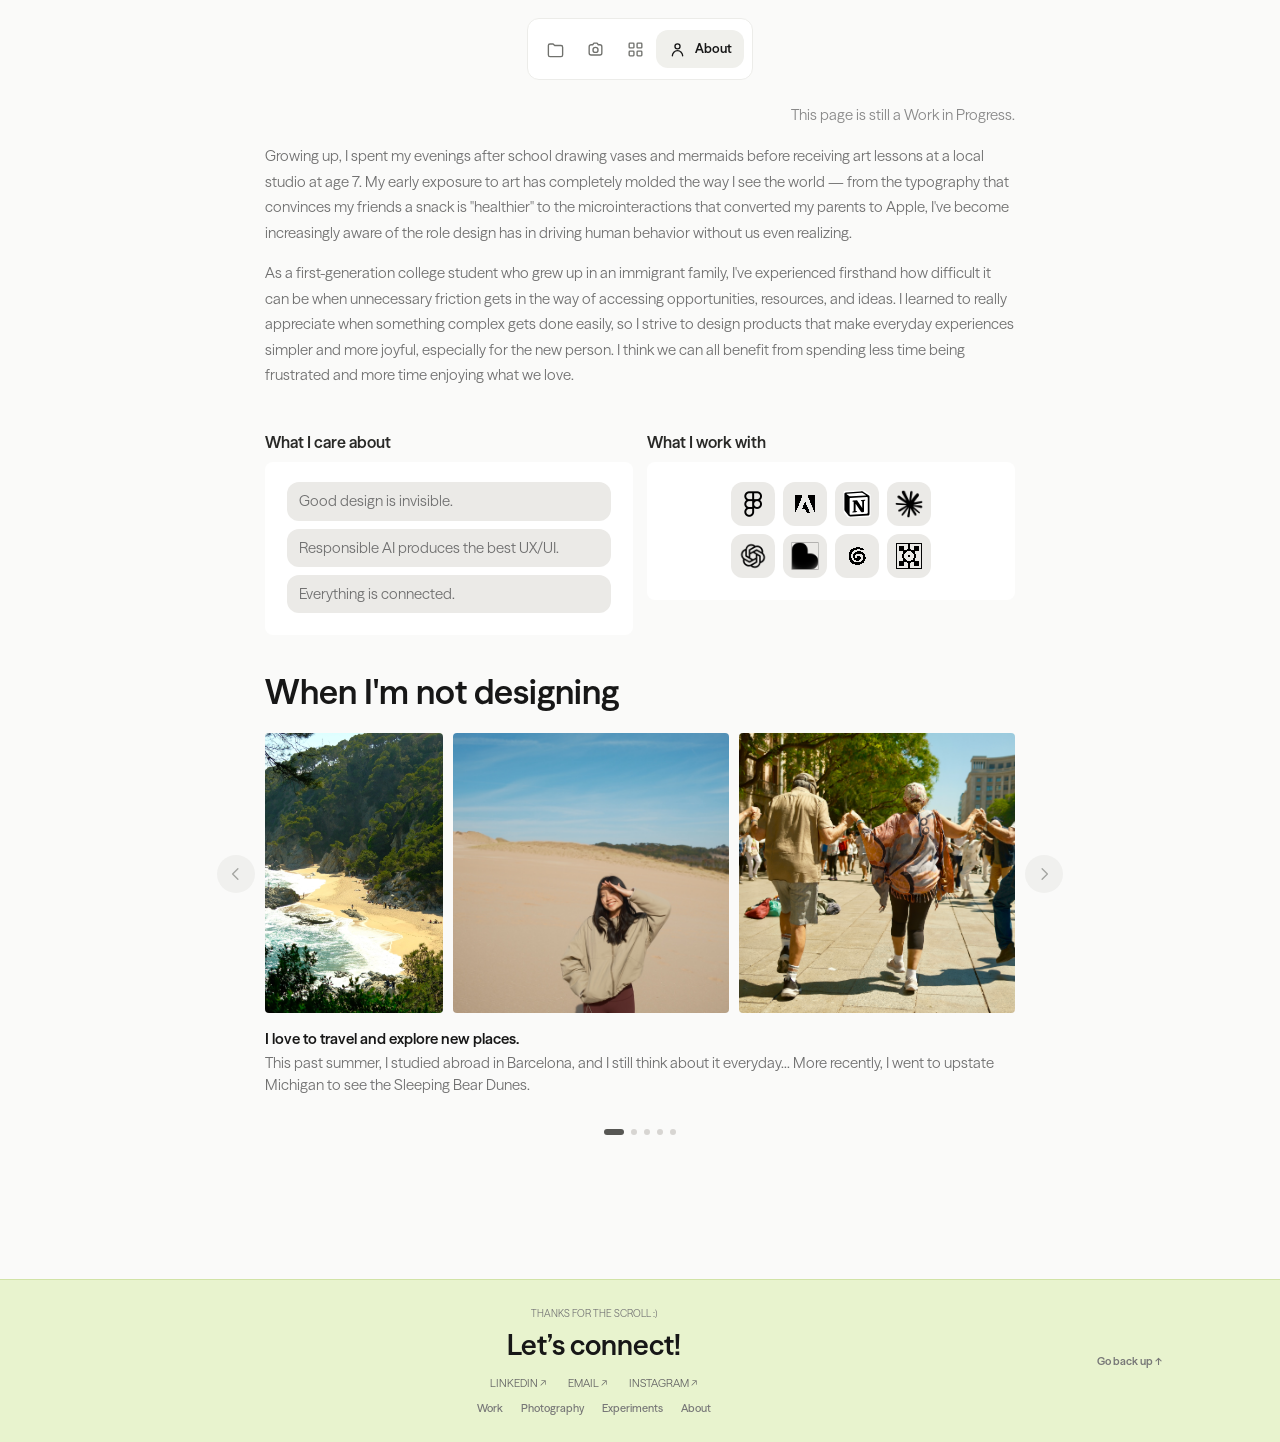
==== commit 2be0b4d2: "test" ====
--- a/about/index.html
+++ b/about/index.html
@@ -1,2 +1,2 @@
 <!doctype html>
-<html lang="en"><head><meta charset="utf-8"><meta name="viewport" content="width=device-width,initial-scale=1"><meta name="theme-color" content="#fafaf9"><title>Karen Lin — Portfolio</title><link rel="stylesheet" href="../styles.css?v=20261123-footer-navigation24"></head><body><div id="app"></div><script src="../app.js?v=20261123-footer-navigation24"></script></body></html>
+<html lang="en"><head><meta charset="utf-8"><meta name="viewport" content="width=device-width,initial-scale=1"><meta name="theme-color" content="#fafaf9"><title>Karen Lin — Portfolio</title><link rel="stylesheet" href="../styles.css?v=20261123-flow-footer-fix26"></head><body><div id="app"></div><script src="../app.js?v=20261123-flow-footer-fix26"></script></body></html>
--- a/styles.css
+++ b/styles.css
@@ -1624,5 +1624,7 @@
 .footer-nav{display:flex;justify-content:center;flex-wrap:wrap;gap:18px;margin-top:12px}
 .footer-nav a{color:#777;font:500 11px/1.2 var(--font-body);transition:color .18s ease}
 .footer-nav a:hover,.footer-nav a:focus-visible{color:#171717}
-.home-main,.about-main,.play-main{position:relative!important;z-index:1!important;background:var(--bg)!important;margin-bottom:162px!important}
-@media(max-width:650px){.connect-footer-inner{min-height:148px}.footer-nav{gap:12px;margin-top:10px}.footer-nav a{font-size:10px}.home-main,.about-main,.play-main{margin-bottom:148px!important}}
+.home-main,.about-main,.play-main{position:relative!important;z-index:1!important;background:var(--bg)!important;margin-bottom:0!important}
+body:has(.home-main) .connect-footer,body:has(.about-main) .connect-footer,body:has(.play-main) .connect-footer{position:relative;z-index:1;right:auto;bottom:auto;left:auto;transform:none;opacity:1;pointer-events:auto}
+@media(max-width:650px){.connect-footer-inner{min-height:148px}.footer-nav{gap:12px;margin-top:10px}.footer-nav a{font-size:10px}}
+#top.play-main.is-experiments{margin-bottom:0!important}
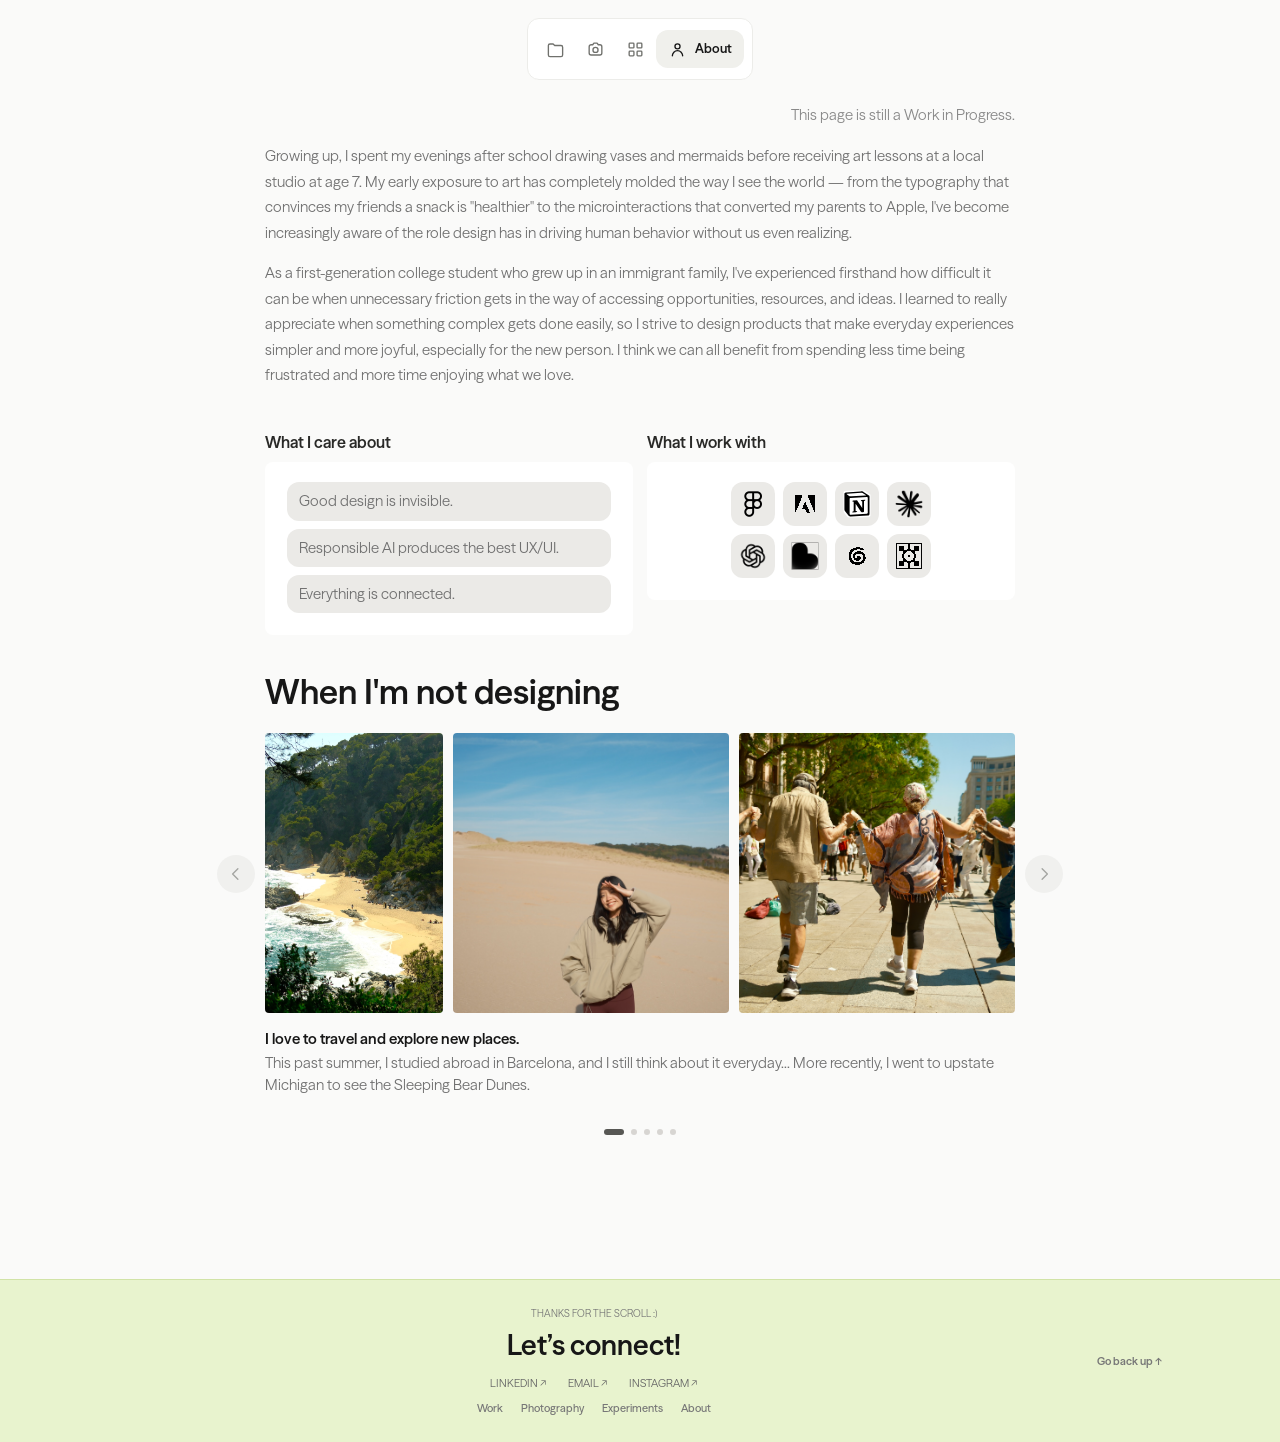
==== commit 7fecbf81: "fixed footer" ====
--- a/about/index.html
+++ b/about/index.html
@@ -1,2 +1,2 @@
 <!doctype html>
-<html lang="en"><head><meta charset="utf-8"><meta name="viewport" content="width=device-width,initial-scale=1"><meta name="theme-color" content="#fafaf9"><title>Karen Lin — Portfolio</title><link rel="stylesheet" href="../styles.css?v=20261123-flow-footer-fix26"></head><body><div id="app"></div><script src="../app.js?v=20261123-flow-footer-fix26"></script></body></html>
+<html lang="en"><head><meta charset="utf-8"><meta name="viewport" content="width=device-width,initial-scale=1"><meta name="theme-color" content="#fafaf9"><title>Karen Lin — Portfolio</title><link rel="stylesheet" href="../styles.css?v=20261123-case-footer-room27"></head><body><div id="app"></div><script src="../app.js?v=20261123-case-footer-room27"></script></body></html>
--- a/styles.css
+++ b/styles.css
@@ -1628,3 +1628,7 @@
 body:has(.home-main) .connect-footer,body:has(.about-main) .connect-footer,body:has(.play-main) .connect-footer{position:relative;z-index:1;right:auto;bottom:auto;left:auto;transform:none;opacity:1;pointer-events:auto}
 @media(max-width:650px){.connect-footer-inner{min-height:148px}.footer-nav{gap:12px;margin-top:10px}.footer-nav a{font-size:10px}}
 #top.play-main.is-experiments{margin-bottom:0!important}
+/* The fixed case-study footer sits behind the page, so leave enough scroll room
+   to reveal its expanded content including the footer navigation. */
+.case-page{margin-bottom:190px!important}
+@media(max-width:650px){.case-page{margin-bottom:176px!important}}
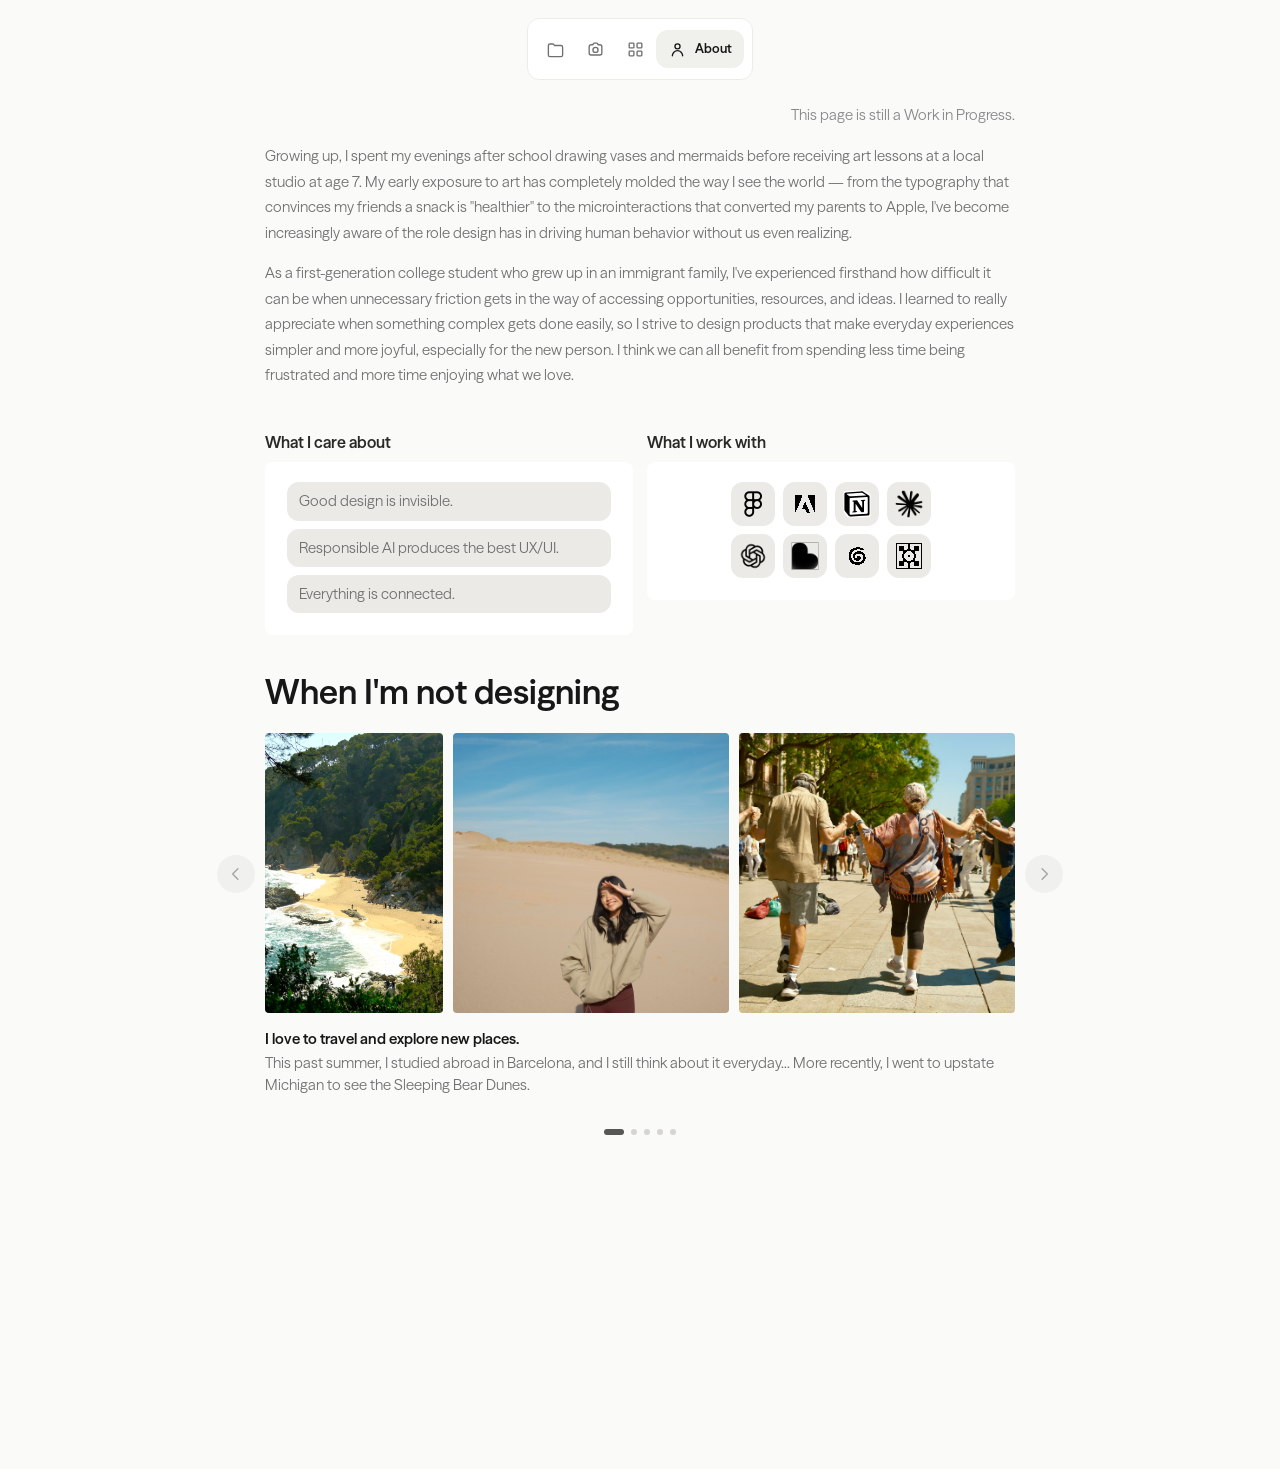
==== commit eacf0e37: "1126 footer" ====
--- a/about/index.html
+++ b/about/index.html
@@ -1,2 +1,2 @@
 <!doctype html>
-<html lang="en"><head><meta charset="utf-8"><meta name="viewport" content="width=device-width,initial-scale=1"><meta name="theme-color" content="#fafaf9"><title>Karen Lin — Portfolio</title><link rel="stylesheet" href="../styles.css?v=20261123-case-footer-room27"></head><body><div id="app"></div><script src="../app.js?v=20261123-case-footer-room27"></script></body></html>
+<html lang="en"><head><meta charset="utf-8"><meta name="viewport" content="width=device-width,initial-scale=1"><meta name="theme-color" content="#fafaf9"><title>Karen Lin — Portfolio</title><link rel="stylesheet" href="../styles.css?v=20261126-fullbleed-about-photo34"></head><body><div id="app"></div><script src="../app.js?v=20261126-fullbleed-about-photo34"></script></body></html>
--- a/styles.css
+++ b/styles.css
@@ -288,6 +288,7 @@
 .home-projects .cover.maize .label{display:none}
 .home-projects .cover.maize .mark{opacity:0}
 .home-projects .card:hover .cover.maize .mark,.home-projects .card:hover .cover.maize .label,.home-projects .card:focus-within .cover.maize .mark,.home-projects .card:focus-within .cover.maize .label{opacity:0}
+@media(max-width:700px){.home-projects .cover.maize:not(.has-keyed-maize-video) .maizebus-cover-video{opacity:1}}
 
 /* Keep the home identity rail fixed while the Play and About columns scroll. */
 .page-with-rail.wrap{width:60vw;max-width:none;margin:0 4vw 0 36%}
@@ -856,7 +857,7 @@
 
 /* Experiments becomes a full-width, page-scrolling catalog while Photography keeps its fixed-copy layout. */
 html:has(.play-main.is-experiments),body:has(.play-main.is-experiments){height:auto;min-height:100%;overflow-x:hidden;overflow-y:auto}
-#top.play-main.is-experiments{width:calc(100% - 72px);height:auto;min-height:calc(100svh - 82px);margin:0 auto;padding:0 0 60px;overflow:visible}
+#top.play-main.is-experiments{width:100%;height:auto;min-height:calc(100svh - 82px);margin:0 auto;padding:0 36px 60px;overflow:visible}
 .play-main.is-experiments .play-shell{display:block;height:auto;max-width:1440px}
 .play-main.is-experiments .play-fixed-copy{position:static;padding:24px 0 0}
 .play-main.is-experiments .play-fixed-copy .play-photo-intro{display:none}
@@ -904,8 +905,8 @@
 @media(max-width:700px){.project-case-close{top:14px;right:14px;width:34px;height:34px;font-size:18px}}
 #top.play-main:not(.is-experiments) .play-gallery-tabs{margin:128px 0 8px}
 @media(max-width:700px){#top.play-main:not(.is-experiments) .play-gallery-tabs{margin:56px 0 22px}}
-@media(max-width:900px){#top.play-main.is-experiments{width:calc(100% - 48px)}.play-main.is-experiments .play-projects .projects{grid-template-columns:repeat(2,minmax(0,1fr));gap:14px}}
-@media(max-width:700px){#top.play-main.is-experiments{width:calc(100% - 40px);padding:20px 0 60px}#top.play-main.is-experiments .play-fixed-copy{padding:0}#top.play-main.is-experiments .play-gallery-tabs{margin:56px 0 28px}.play-main.is-experiments .play-projects .projects{grid-template-columns:repeat(2,minmax(0,1fr));grid-auto-rows:5px;gap:12px}.play-main.is-experiments .play-experiment-card.masonry-compact{grid-row:span 18}.play-main.is-experiments .play-experiment-card.masonry-regular{grid-row:span 22}.play-main.is-experiments .play-experiment-card.masonry-tall{grid-row:span 27}.play-main.is-experiments .play-experiment-card.masonry-feature{grid-row:span 32}.play-main .play-experiment-card .card-copy{padding:0 10px 11px}.play-main .play-experiment-card .card-copy h2{font-size:13px}.play-main .play-experiment-card .card-copy p{font-size:9px}}
+@media(max-width:900px){#top.play-main.is-experiments{width:100%;padding-right:24px;padding-left:24px}.play-main.is-experiments .play-projects .projects{grid-template-columns:repeat(2,minmax(0,1fr));gap:14px}}
+@media(max-width:700px){#top.play-main.is-experiments{width:100%;padding:20px 20px 60px}#top.play-main.is-experiments .play-fixed-copy{padding:0}#top.play-main.is-experiments .play-gallery-tabs{margin:56px 0 28px}.play-main.is-experiments .play-projects .projects{grid-template-columns:repeat(2,minmax(0,1fr));grid-auto-rows:5px;gap:12px}.play-main.is-experiments .play-experiment-card.masonry-compact{grid-row:span 18}.play-main.is-experiments .play-experiment-card.masonry-regular{grid-row:span 22}.play-main.is-experiments .play-experiment-card.masonry-tall{grid-row:span 27}.play-main.is-experiments .play-experiment-card.masonry-feature{grid-row:span 32}.play-main .play-experiment-card .card-copy{padding:0 10px 11px}.play-main .play-experiment-card .card-copy h2{font-size:13px}.play-main .play-experiment-card .card-copy p{font-size:9px}}
 
 /* Keep horizontal and vertical spacing between experiment cards consistent at every breakpoint. */
 #top.play-main.is-experiments .play-projects .projects{column-gap:14px!important;row-gap:14px!important}
@@ -1595,7 +1596,7 @@
 .home-overview p{width:100%!important;max-width:none!important}
 .home-projects{position:relative!important;inset:auto!important;left:auto!important;transform:none!important;width:min(570px,calc((100% - 40px)*.75))!important;height:auto!important;max-height:none!important;margin:0 auto!important;padding:0 0 100px!important;overflow:visible!important;gap:34px!important}
 @media(max-width:950px){.home-overview{width:calc((100% - 40px)*.75)!important;margin:96px auto 34px!important}.home-projects{width:calc((100% - 40px)*.75)!important;padding:0 0 100px!important}}
-@media(max-width:560px){.home-overview{margin:88px auto 28px!important}.home-projects{gap:25px!important;padding-bottom:80px!important}}
+@media(max-width:560px){.home-overview{width:calc(100% - 28px)!important;margin:88px auto 28px!important}.home-projects{width:calc(100% - 28px)!important;gap:25px!important;padding-bottom:80px!important}}
 
 /* The About profile summary now leads the homepage. */
 .home-profile-card{display:flex;flex-direction:column;align-items:flex-start;gap:12px;margin:0 0 20px}
@@ -1624,11 +1625,17 @@
 .footer-nav{display:flex;justify-content:center;flex-wrap:wrap;gap:18px;margin-top:12px}
 .footer-nav a{color:#777;font:500 11px/1.2 var(--font-body);transition:color .18s ease}
 .footer-nav a:hover,.footer-nav a:focus-visible{color:#171717}
-.home-main,.about-main,.play-main{position:relative!important;z-index:1!important;background:var(--bg)!important;margin-bottom:0!important}
-body:has(.home-main) .connect-footer,body:has(.about-main) .connect-footer,body:has(.play-main) .connect-footer{position:relative;z-index:1;right:auto;bottom:auto;left:auto;transform:none;opacity:1;pointer-events:auto}
+#app{background:var(--bg)}
+.home-main,.about-main,.play-main{position:relative!important;z-index:1!important;background:var(--bg)!important;margin-bottom:190px!important}
+.connect-footer{position:fixed!important;z-index:0!important;right:0!important;bottom:0!important;left:0!important;transform:none!important;opacity:1!important;pointer-events:auto!important}
 @media(max-width:650px){.connect-footer-inner{min-height:148px}.footer-nav{gap:12px;margin-top:10px}.footer-nav a{font-size:10px}}
-#top.play-main.is-experiments{margin-bottom:0!important}
+#top.play-main.is-experiments{margin-bottom:190px!important}
 /* The fixed case-study footer sits behind the page, so leave enough scroll room
    to reveal its expanded content including the footer navigation. */
 .case-page{margin-bottom:190px!important}
 @media(max-width:650px){.case-page{margin-bottom:176px!important}}
+/* Keep the Experiments page backdrop full bleed even when its content is inset. */
+#top.play-main.is-experiments{width:100vw!important;max-width:none!important;margin-left:calc(50% - 50vw)!important;margin-right:calc(50% - 50vw)!important;background:var(--bg)!important}
+/* Keep centered About and Photography content above a full-width page plane,
+   so the fixed footer only appears after the page content ends. */
+.about-main::before,#top.play-main:not(.is-experiments)::before{content:"";position:absolute;z-index:-1;top:0;bottom:0;left:50%;width:100vw;transform:translateX(-50%);background:var(--bg);pointer-events:none}
